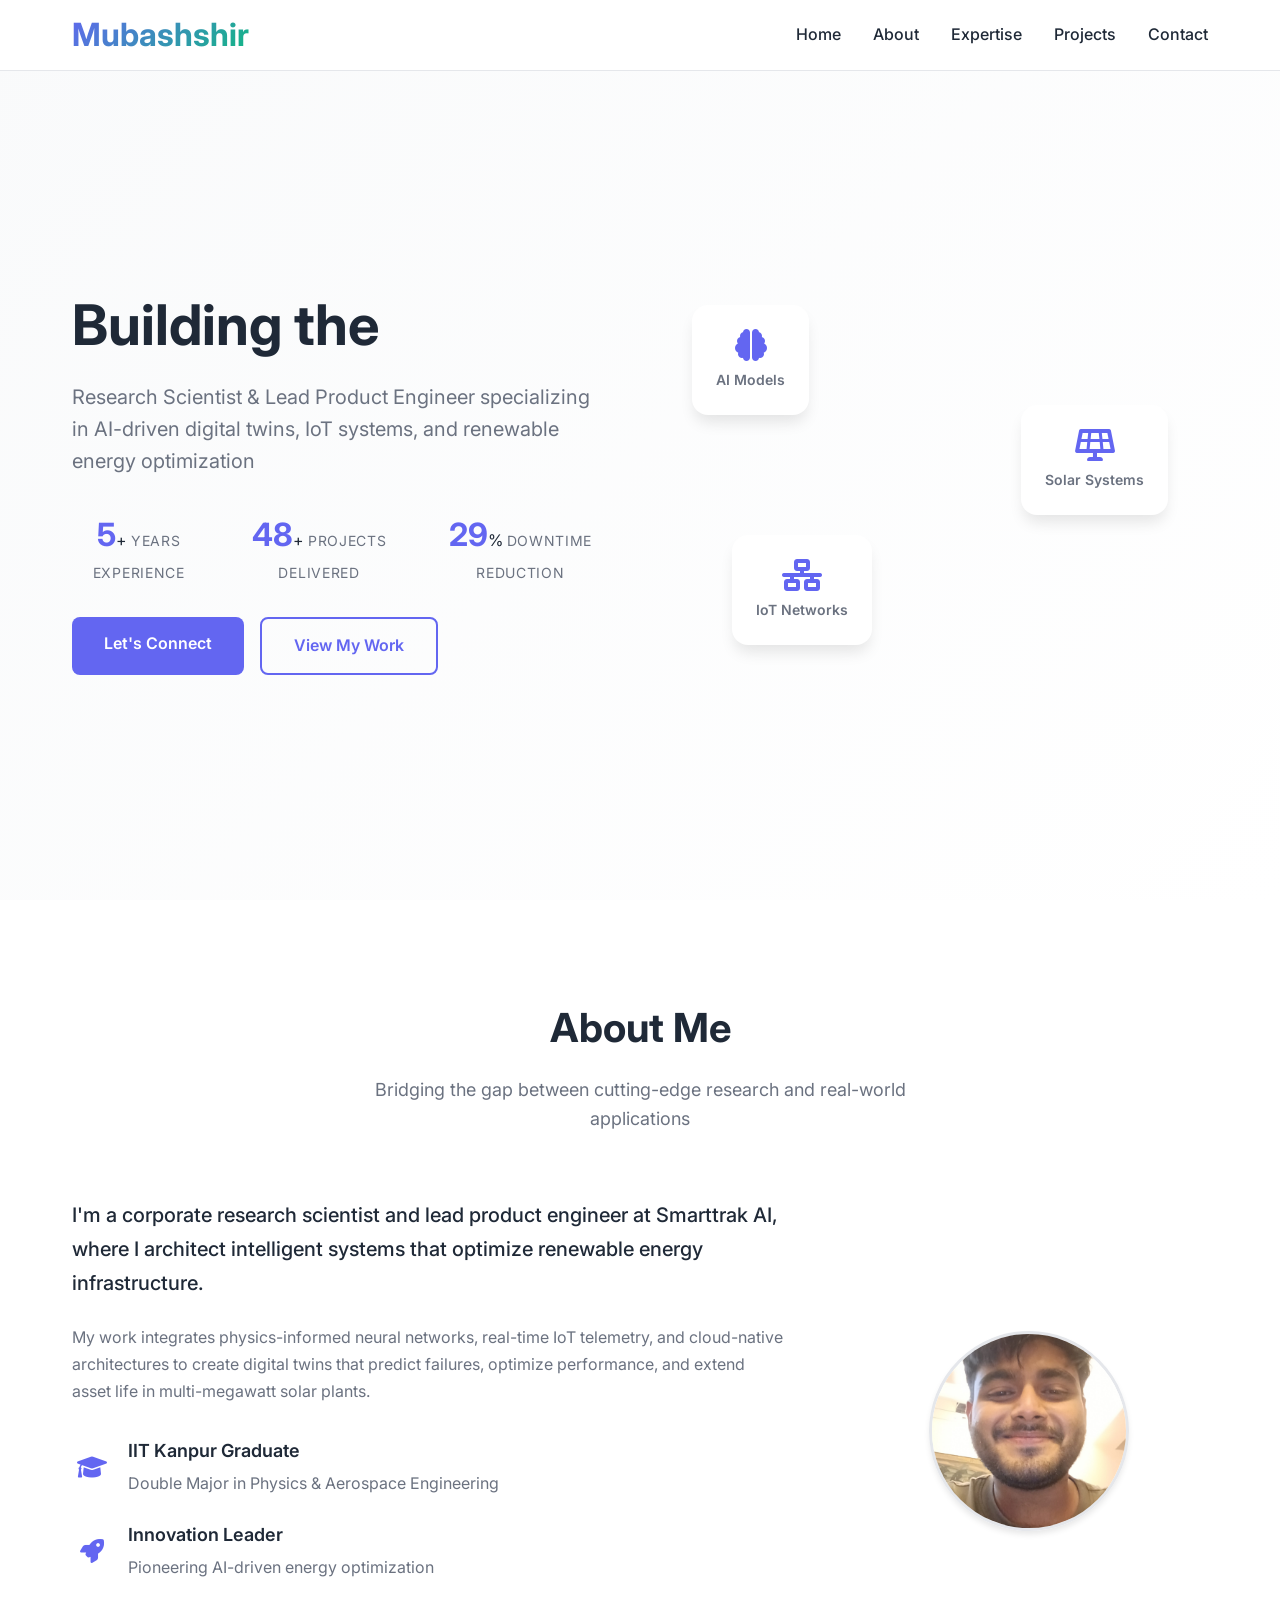
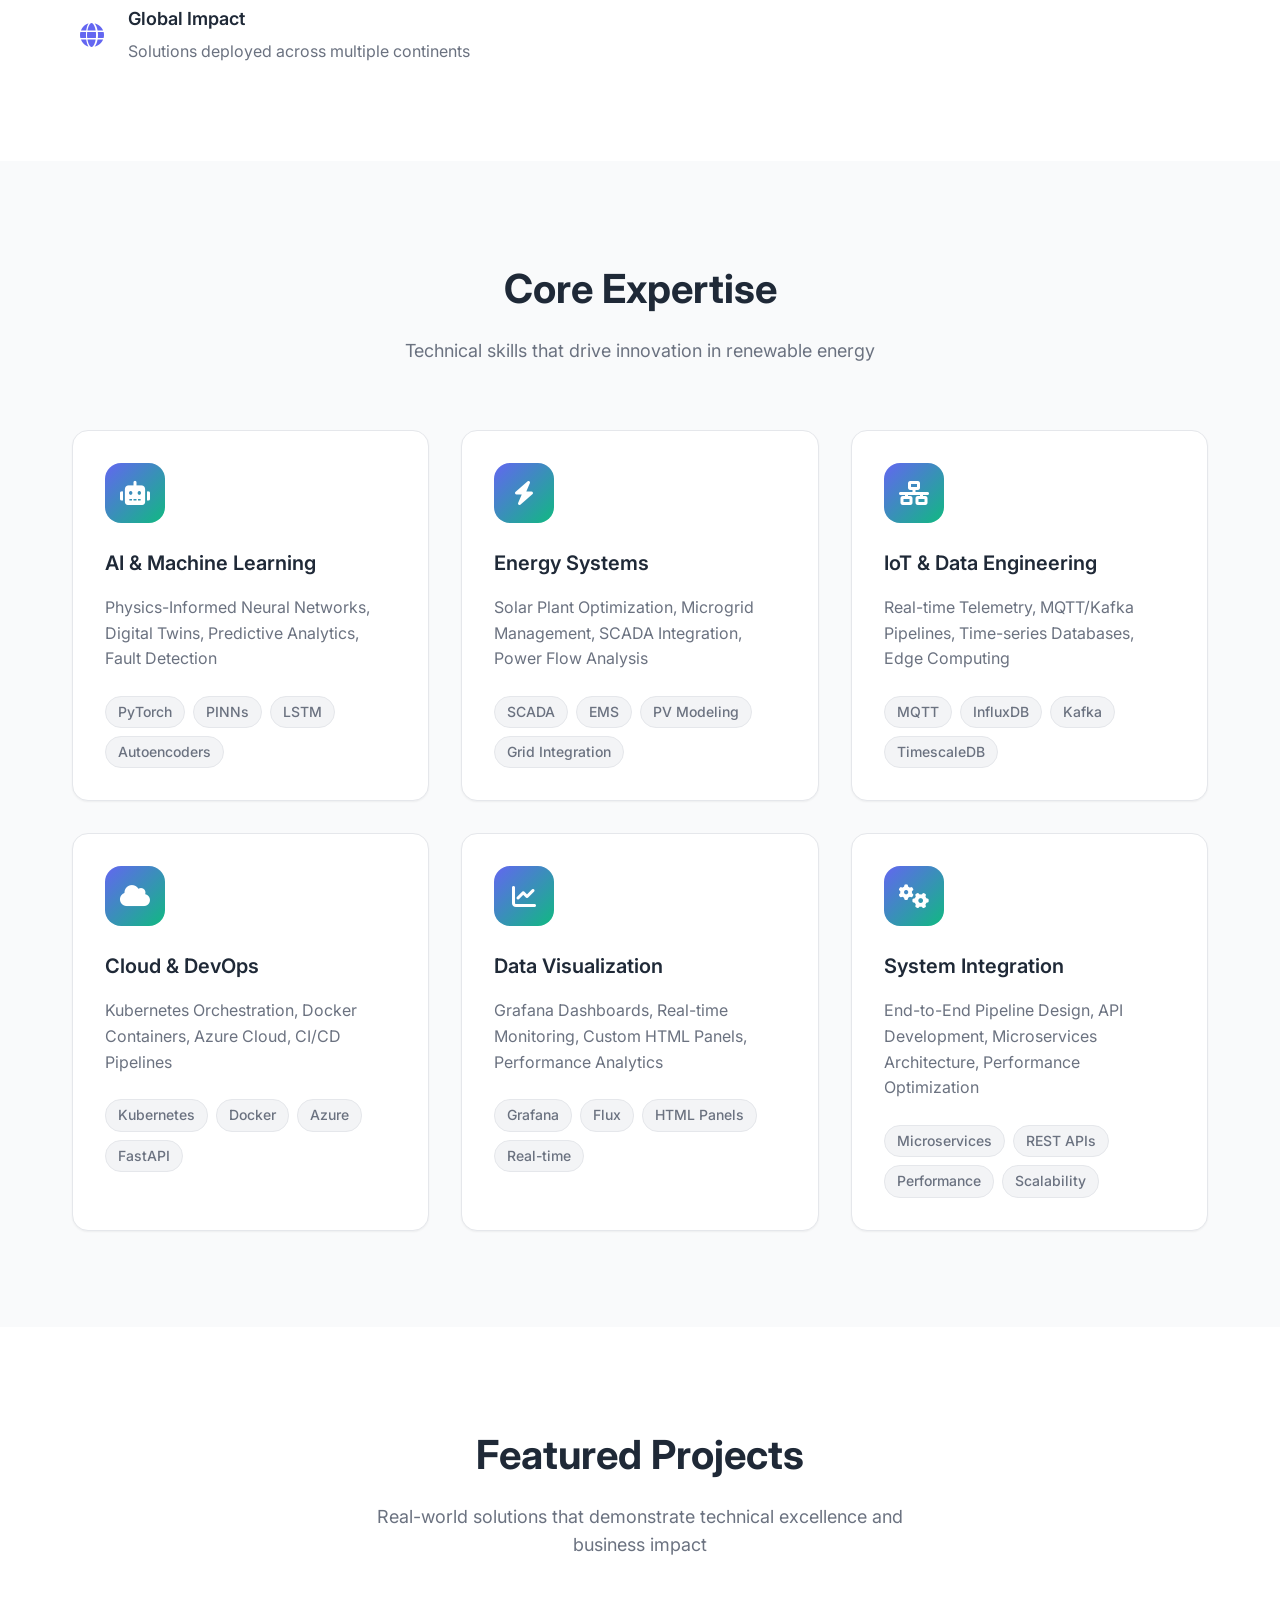
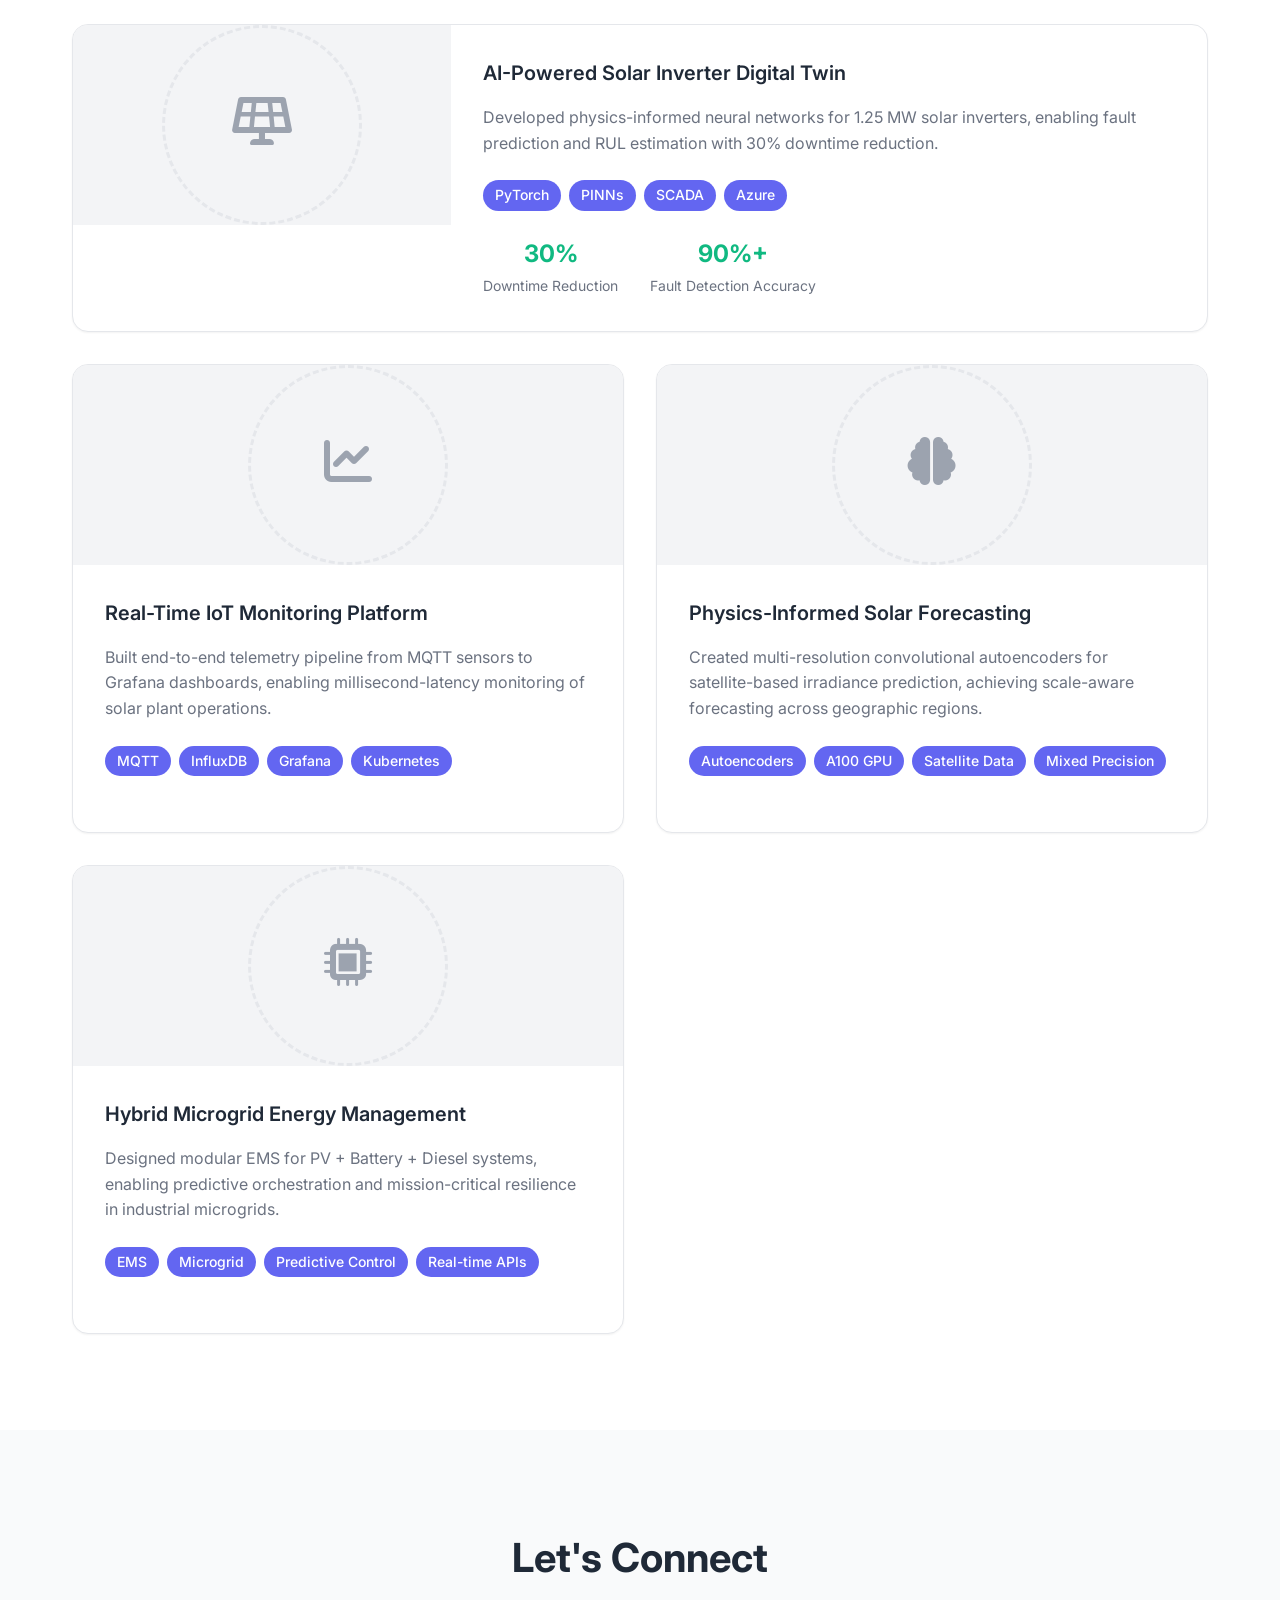
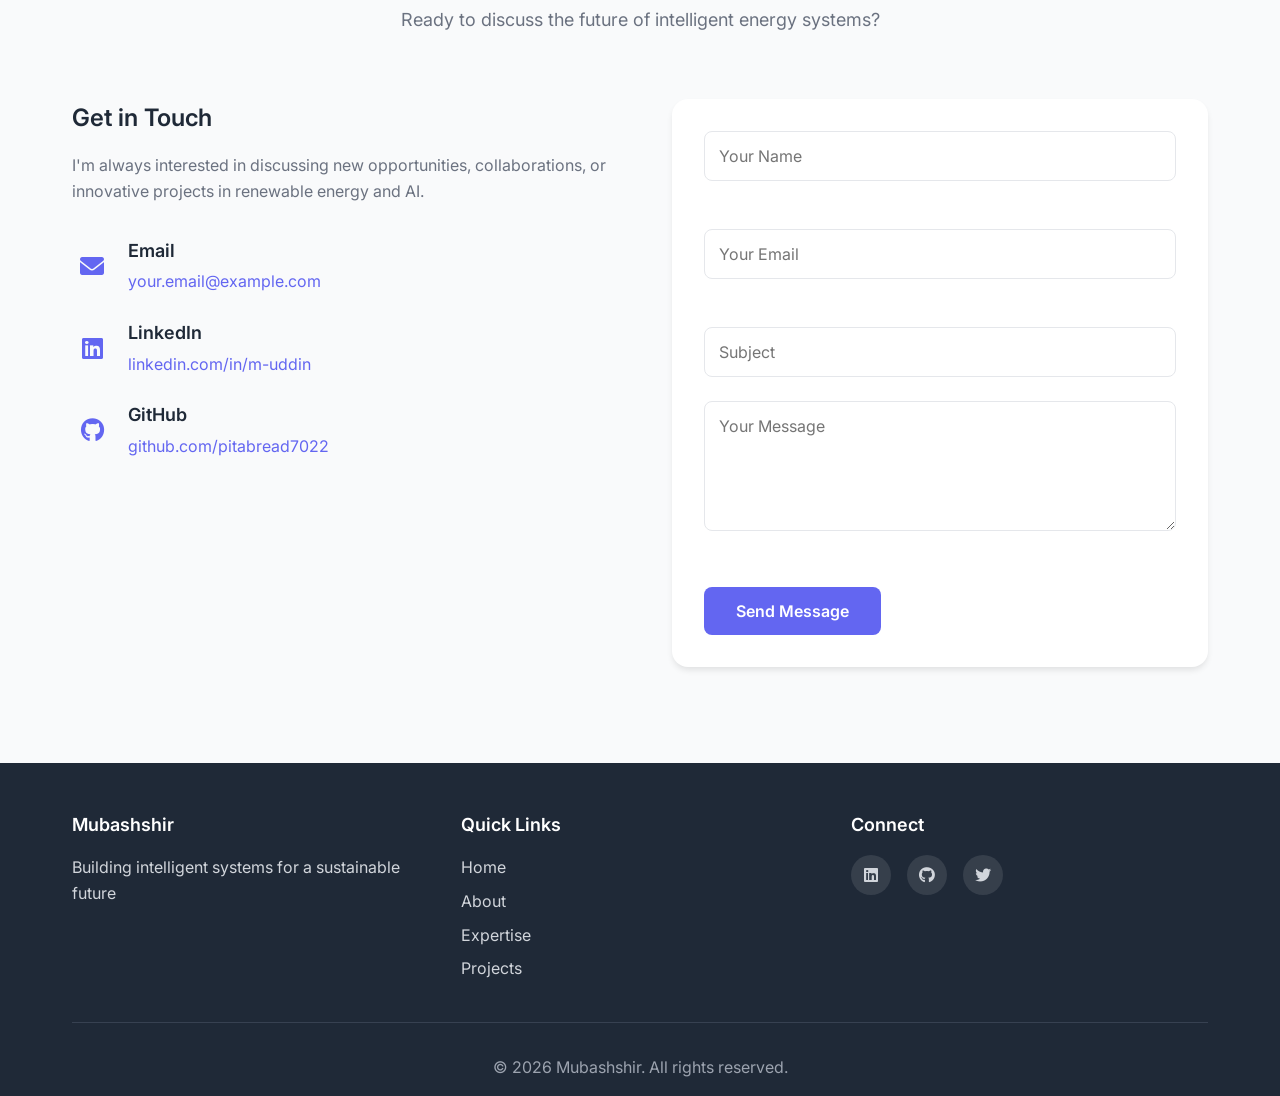
==== index.html @ 5be67ee0 "more complexity added with ghat gpt chat summary and cursor models 699" ====
<!DOCTYPE html>
<html lang="en">
<head>
    <meta charset="UTF-8">
    <meta name="viewport" content="width=device-width, initial-scale=1.0">
    <meta name="description" content="Mubashshir - Research Scientist & Lead Product Engineer specializing in AI-driven digital twins, IoT systems, and renewable energy optimization">
    <meta name="keywords" content="AI, Machine Learning, Digital Twins, Renewable Energy, IoT, Solar Power, Smarttrak AI, IIT Kanpur">
    <meta name="author" content="Mubashshir">
    
    <!-- Open Graph / Facebook -->
    <meta property="og:type" content="website">
    <meta property="og:url" content="https://pitabread7022.github.io/">
    <meta property="og:title" content="Mubashshir - AI & Renewable Energy Engineer">
    <meta property="og:description" content="Research Scientist & Lead Product Engineer specializing in AI-driven digital twins and renewable energy optimization">
    <meta property="og:image" content="https://pitabread7022.github.io/assets/og-image.jpg">

    <!-- Twitter -->
    <meta property="twitter:card" content="summary_large_image">
    <meta property="twitter:url" content="https://pitabread7022.github.io/">
    <meta property="twitter:title" content="Mubashshir - AI & Renewable Energy Engineer">
    <meta property="twitter:description" content="Research Scientist & Lead Product Engineer specializing in AI-driven digital twins and renewable energy optimization">
    <meta property="twitter:image" content="https://pitabread7022.github.io/assets/og-image.jpg">

    <title>Mubashshir - AI & Renewable Energy Engineer</title>
    
    <!-- Favicon -->
    <link rel="icon" type="image/x-icon" href="assets/favicon.ico">
    
    <!-- Inline CSS for basic styling -->
    <style>
        /* Basic reset and fallback styles */
        * {
            margin: 0;
            padding: 0;
            box-sizing: border-box;
        }
        
        body {
            font-family: 'Inter', -apple-system, BlinkMacSystemFont, 'Segoe UI', Roboto, sans-serif;
            line-height: 1.6;
            color: #1f2937;
            background-color: #ffffff;
            overflow-x: hidden;
        }
        
        .container {
            max-width: 1200px;
            margin: 0 auto;
            padding: 0 2rem;
        }
        
        /* Navigation */
        .navbar {
            position: fixed;
            top: 0;
            width: 100%;
            background: rgba(255, 255, 255, 0.95);
            backdrop-filter: blur(10px);
            border-bottom: 1px solid #e5e7eb;
            z-index: 1000;
            transition: all 0.3s ease;
        }
        
        .nav-container {
            max-width: 1200px;
            margin: 0 auto;
            padding: 0 2rem;
            display: flex;
            justify-content: space-between;
            align-items: center;
            height: 70px;
        }
        
        .nav-logo {
            display: flex;
            align-items: center;
        }
        
        .logo-text {
            font-size: 2rem;
            font-weight: 700;
            color: #6366f1;
            background: linear-gradient(135deg, #6366f1, #10b981);
            -webkit-background-clip: text;
            -webkit-text-fill-color: transparent;
            background-clip: text;
        }
        
        .nav-menu {
            display: flex;
            list-style: none;
            gap: 2rem;
        }
        
        .nav-link {
            text-decoration: none;
            color: #1f2937;
            font-weight: 500;
            transition: all 0.3s ease;
            position: relative;
        }
        
        .nav-link:hover {
            color: #6366f1;
        }
        
        .nav-link::after {
            content: '';
            position: absolute;
            bottom: -5px;
            left: 0;
            width: 0;
            height: 2px;
            background: #6366f1;
            transition: all 0.3s ease;
        }
        
        .nav-link:hover::after {
            width: 100%;
        }
        
        .hamburger {
            display: none;
            flex-direction: column;
            cursor: pointer;
            padding: 0.5rem;
        }
        
        .bar {
            width: 25px;
            height: 3px;
            background: #1f2937;
            margin: 3px 0;
            transition: all 0.3s ease;
        }
        
        /* Hero Section */
        .hero {
            min-height: 100vh;
            display: flex;
            align-items: center;
            background: linear-gradient(135deg, #f9fafb 0%, #ffffff 100%);
            padding-top: 70px;
            position: relative;
            overflow: hidden;
        }
        
        .hero-container {
            max-width: 1200px;
            margin: 0 auto;
            padding: 0 2rem;
            display: grid;
            grid-template-columns: 1fr 1fr;
            gap: 4rem;
            align-items: center;
        }
        
        .hero-title {
            font-size: 3.5rem;
            font-weight: 700;
            line-height: 1.1;
            margin-bottom: 1.5rem;
            color: #1f2937;
        }
        
        .highlight {
            background: linear-gradient(135deg, #6366f1, #10b981);
            -webkit-background-clip: text;
            -webkit-text-fill-color: transparent;
            background-clip: text;
        }
        
        .hero-subtitle {
            font-size: 1.25rem;
            color: #6b7280;
            margin-bottom: 2rem;
            line-height: 1.6;
        }
        
        .hero-stats {
            display: flex;
            gap: 2rem;
            margin-bottom: 2rem;
        }
        
        .stat-item {
            text-align: center;
        }
        
        .stat-number {
            display: inline-block;
            font-size: 2rem;
            font-weight: 700;
            color: #6366f1;
        }
        
        .stat-label {
            font-size: 0.875rem;
            color: #6b7280;
            text-transform: uppercase;
            letter-spacing: 0.05em;
        }
        
        .hero-cta {
            display: flex;
            gap: 1rem;
        }
        
        .btn {
            padding: 0.875rem 2rem;
            border-radius: 0.5rem;
            text-decoration: none;
            font-weight: 600;
            transition: all 0.3s ease;
            display: inline-block;
            border: none;
            cursor: pointer;
            font-size: 1rem;
            font-family: inherit;
        }
        
        .btn-primary {
            background: #6366f1;
            color: white;
        }
        
        .btn-primary:hover {
            background: #4f46e5;
            transform: translateY(-2px);
            box-shadow: 0 10px 15px -3px rgba(0, 0, 0, 0.1);
        }
        
        .btn-secondary {
            background: transparent;
            color: #6366f1;
            border: 2px solid #6366f1;
        }
        
        .btn-secondary:hover {
            background: #6366f1;
            color: white;
            transform: translateY(-2px);
        }
        
        /* Hero Visual */
        .hero-visual {
            position: relative;
            height: 400px;
        }
        
        .floating-card {
            position: absolute;
            background: white;
            padding: 1.5rem;
            border-radius: 1rem;
            box-shadow: 0 10px 15px -3px rgba(0, 0, 0, 0.1);
            display: flex;
            flex-direction: column;
            align-items: center;
            gap: 0.5rem;
            animation: float 6s ease-in-out infinite;
        }
        
        .floating-card i {
            font-size: 2rem;
            color: #6366f1;
        }
        
        .floating-card span {
            font-size: 0.875rem;
            font-weight: 600;
            color: #6b7280;
        }
        
        .card-1 {
            top: 20px;
            left: 20px;
            animation-delay: 0s;
        }
        
        .card-2 {
            top: 120px;
            right: 40px;
            animation-delay: 2s;
        }
        
        .card-3 {
            bottom: 40px;
            left: 60px;
            animation-delay: 4s;
        }
        
        @keyframes float {
            0%, 100% { transform: translateY(0px); }
            50% { transform: translateY(-20px); }
        }
        
        /* Responsive Design */
        @media (max-width: 768px) {
            .hamburger {
                display: flex;
            }
            
            .nav-menu {
                position: fixed;
                left: -100%;
                top: 70px;
                flex-direction: column;
                background-color: white;
                width: 100%;
                text-align: center;
                transition: 0.3s;
                box-shadow: 0 10px 15px -3px rgba(0, 0, 0, 0.1);
                padding: 2rem 0;
                height: calc(100vh - 70px);
                overflow-y: auto;
            }
            
            .nav-menu.active {
                left: 0;
            }
            
            .hero-container {
                grid-template-columns: 1fr;
                text-align: center;
                gap: 2rem;
            }
            
            .hero-title {
                font-size: 2.5rem;
            }
            
            .hero-stats {
                justify-content: center;
            }
            
            .hero-cta {
                flex-direction: column;
                align-items: center;
            }
            
            .btn {
                width: 100%;
                max-width: 300px;
                text-align: center;
            }
            
            .floating-card {
                position: relative;
                margin: 1rem 0;
                animation: none;
            }
            
            .hero-visual {
                height: auto;
                margin-top: 2rem;
            }
        }
        
        @media (max-width: 480px) {
            .hero-title {
                font-size: 2rem;
            }
            
            .hero-stats {
                flex-direction: column;
                gap: 1rem;
            }
        }
        
        /* Smooth Scrolling */
        html {
            scroll-behavior: smooth;
        }
    </style>
    
    <!-- Stylesheets -->
    <link rel="stylesheet" href="style.css">
    <link href="https://fonts.googleapis.com/css2?family=Inter:wght@300;400;500;600;700&display=swap" rel="stylesheet">
    <link rel="stylesheet" href="https://cdnjs.cloudflare.com/ajax/libs/font-awesome/6.0.0/css/all.min.css">
</head>
<body>
    <!-- Navigation -->
    <nav class="navbar">
        <div class="nav-container">
            <div class="nav-logo">
                <span class="logo-text">Mubashshir</span>
            </div>
            <ul class="nav-menu">
                <li><a href="#home" class="nav-link">Home</a></li>
                <li><a href="#about" class="nav-link">About</a></li>
                <li><a href="#expertise" class="nav-link">Expertise</a></li>
                <li><a href="#projects" class="nav-link">Projects</a></li>
                <li><a href="#contact" class="nav-link">Contact</a></li>
            </ul>
            <div class="hamburger" aria-label="Toggle navigation menu">
                <span class="bar"></span>
                <span class="bar"></span>
                <span class="bar"></span>
            </div>
        </div>
    </nav>

    <!-- Hero Section -->
    <section id="home" class="hero">
        <div class="hero-container">
            <div class="hero-content">
                <h1 class="hero-title">
                    Building the Future of
                    <span class="highlight">Intelligent Energy</span>
                </h1>
                <p class="hero-subtitle">
                    Research Scientist & Lead Product Engineer specializing in AI-driven digital twins, 
                    IoT systems, and renewable energy optimization
                </p>
                <div class="hero-stats">
                    <div class="stat-item">
                        <span class="stat-number" data-target="5">0</span><span>+</span>
                        <span class="stat-label">Years Experience</span>
                    </div>
                    <div class="stat-item">
                        <span class="stat-number" data-target="50">0</span><span>+</span>
                        <span class="stat-label">Projects Delivered</span>
                    </div>
                    <div class="stat-item">
                        <span class="stat-number" data-target="30">0</span><span>%</span>
                        <span class="stat-label">Downtime Reduction</span>
                    </div>
                </div>
                <div class="hero-cta">
                    <a href="#contact" class="btn btn-primary">Let's Connect</a>
                    <a href="#projects" class="btn btn-secondary">View My Work</a>
                </div>
            </div>
            <div class="hero-visual">
                <div class="floating-card card-1">
                    <i class="fas fa-brain"></i>
                    <span>AI Models</span>
                </div>
                <div class="floating-card card-2">
                    <i class="fas fa-solar-panel"></i>
                    <span>Solar Systems</span>
                </div>
                <div class="floating-card card-3">
                    <i class="fas fa-network-wired"></i>
                    <span>IoT Networks</span>
                </div>
            </div>
        </div>
    </section>

    <!-- About Section -->
    <section id="about" class="about">
        <div class="container">
            <div class="section-header">
                <h2>About Me</h2>
                <p>Bridging the gap between cutting-edge research and real-world applications</p>
            </div>
            <div class="about-content">
                <div class="about-text">
                    <p class="lead">
                        I'm a corporate research scientist and lead product engineer at Smarttrak AI, 
                        where I architect intelligent systems that optimize renewable energy infrastructure.
                    </p>
                    <p>
                        My work integrates physics-informed neural networks, real-time IoT telemetry, 
                        and cloud-native architectures to create digital twins that predict failures, 
                        optimize performance, and extend asset life in multi-megawatt solar plants.
                    </p>
                    <div class="about-highlights">
                        <div class="highlight-item">
                            <i class="fas fa-graduation-cap"></i>
                            <div>
                                <h4>IIT Kanpur Graduate</h4>
                                <p>Double Major in Physics & Aerospace Engineering</p>
                            </div>
                        </div>
                        <div class="highlight-item">
                            <i class="fas fa-rocket"></i>
                            <div>
                                <h4>Innovation Leader</h4>
                                <p>Pioneering AI-driven energy optimization</p>
                            </div>
                        </div>
                        <div class="highlight-item">
                            <i class="fas fa-globe"></i>
                            <div>
                                <h4>Global Impact</h4>
                                <p>Solutions deployed across multiple continents</p>
                            </div>
                        </div>
                    </div>
                </div>
                <div class="about-image">
                    <img src="assets/profile.jpg" alt="Mubashshir - Professional portrait" class="profile-photo" loading="lazy" onerror="this.outerHTML='\x3cdiv class=\'image-placeholder\'\x3e\x3ci class=\'fas fa-user-tie\'\x3e\x3c/i\x3e\x3cp\x3eProfessional Photo\x3c/p\x3e\x3c/div\x3e'">
                </div>
            </div>
        </div>
    </section>

    <!-- Expertise Section -->
    <section id="expertise" class="expertise">
        <div class="container">
            <div class="section-header">
                <h2>Core Expertise</h2>
                <p>Technical skills that drive innovation in renewable energy</p>
            </div>
            <div class="expertise-grid">
                <div class="expertise-card">
                    <div class="card-icon">
                        <i class="fas fa-robot"></i>
                    </div>
                    <h3>AI & Machine Learning</h3>
                    <p>Physics-Informed Neural Networks, Digital Twins, Predictive Analytics, Fault Detection</p>
                    <div class="skill-tags">
                        <span class="tag">PyTorch</span>
                        <span class="tag">PINNs</span>
                        <span class="tag">LSTM</span>
                        <span class="tag">Autoencoders</span>
                    </div>
                </div>
                <div class="expertise-card">
                    <div class="card-icon">
                        <i class="fas fa-bolt"></i>
                    </div>
                    <h3>Energy Systems</h3>
                    <p>Solar Plant Optimization, Microgrid Management, SCADA Integration, Power Flow Analysis</p>
                    <div class="skill-tags">
                        <span class="tag">SCADA</span>
                        <span class="tag">EMS</span>
                        <span class="tag">PV Modeling</span>
                        <span class="tag">Grid Integration</span>
                    </div>
                </div>
                <div class="expertise-card">
                    <div class="card-icon">
                        <i class="fas fa-network-wired"></i>
                    </div>
                    <h3>IoT & Data Engineering</h3>
                    <p>Real-time Telemetry, MQTT/Kafka Pipelines, Time-series Databases, Edge Computing</p>
                    <div class="skill-tags">
                        <span class="tag">MQTT</span>
                        <span class="tag">InfluxDB</span>
                        <span class="tag">Kafka</span>
                        <span class="tag">TimescaleDB</span>
                    </div>
                </div>
                <div class="expertise-card">
                    <div class="card-icon">
                        <i class="fas fa-cloud"></i>
                    </div>
                    <h3>Cloud & DevOps</h3>
                    <p>Kubernetes Orchestration, Docker Containers, Azure Cloud, CI/CD Pipelines</p>
                    <div class="skill-tags">
                        <span class="tag">Kubernetes</span>
                        <span class="tag">Docker</span>
                        <span class="tag">Azure</span>
                        <span class="tag">FastAPI</span>
                    </div>
                </div>
                <div class="expertise-card">
                    <div class="card-icon">
                        <i class="fas fa-chart-line"></i>
                    </div>
                    <h3>Data Visualization</h3>
                    <p>Grafana Dashboards, Real-time Monitoring, Custom HTML Panels, Performance Analytics</p>
                    <div class="skill-tags">
                        <span class="tag">Grafana</span>
                        <span class="tag">Flux</span>
                        <span class="tag">HTML Panels</span>
                        <span class="tag">Real-time</span>
                    </div>
                </div>
                <div class="expertise-card">
                    <div class="card-icon">
                        <i class="fas fa-cogs"></i>
                    </div>
                    <h3>System Integration</h3>
                    <p>End-to-End Pipeline Design, API Development, Microservices Architecture, Performance Optimization</p>
                    <div class="skill-tags">
                        <span class="tag">Microservices</span>
                        <span class="tag">REST APIs</span>
                        <span class="tag">Performance</span>
                        <span class="tag">Scalability</span>
                    </div>
                </div>
            </div>
        </div>
    </section>

    <!-- Projects Section -->
    <section id="projects" class="projects">
        <div class="container">
            <div class="section-header">
                <h2>Featured Projects</h2>
                <p>Real-world solutions that demonstrate technical excellence and business impact</p>
            </div>
            <div class="projects-grid">
                <div class="project-card featured">
                    <div class="project-image">
                        <div class="image-placeholder">
                            <i class="fas fa-solar-panel"></i>
                        </div>
                    </div>
                    <div class="project-content">
                        <h3>AI-Powered Solar Inverter Digital Twin</h3>
                        <p>Developed physics-informed neural networks for 1.25 MW solar inverters, enabling fault prediction and RUL estimation with 30% downtime reduction.</p>
                        <div class="project-tech">
                            <span class="tech-tag">PyTorch</span>
                            <span class="tech-tag">PINNs</span>
                            <span class="tech-tag">SCADA</span>
                            <span class="tech-tag">Azure</span>
                        </div>
                        <div class="project-impact">
                            <div class="impact-item">
                                <span class="impact-number">30%</span>
                                <span class="impact-label">Downtime Reduction</span>
                            </div>
                            <div class="impact-item">
                                <span class="impact-number">90%+</span>
                                <span class="impact-label">Fault Detection Accuracy</span>
                            </div>
                        </div>
                    </div>
                </div>
                <div class="project-card">
                    <div class="project-image">
                        <div class="image-placeholder">
                            <i class="fas fa-chart-line"></i>
                        </div>
                    </div>
                    <div class="project-content">
                        <h3>Real-Time IoT Monitoring Platform</h3>
                        <p>Built end-to-end telemetry pipeline from MQTT sensors to Grafana dashboards, enabling millisecond-latency monitoring of solar plant operations.</p>
                        <div class="project-tech">
                            <span class="tech-tag">MQTT</span>
                            <span class="tech-tag">InfluxDB</span>
                            <span class="tech-tag">Grafana</span>
                            <span class="tech-tag">Kubernetes</span>
                        </div>
                    </div>
                </div>
                <div class="project-card">
                    <div class="project-image">
                        <div class="image-placeholder">
                            <i class="fas fa-brain"></i>
                        </div>
                    </div>
                    <div class="project-content">
                        <h3>Physics-Informed Solar Forecasting</h3>
                        <p>Created multi-resolution convolutional autoencoders for satellite-based irradiance prediction, achieving scale-aware forecasting across geographic regions.</p>
                        <div class="project-tech">
                            <span class="tech-tag">Autoencoders</span>
                            <span class="tech-tag">A100 GPU</span>
                            <span class="tech-tag">Satellite Data</span>
                            <span class="tech-tag">Mixed Precision</span>
                        </div>
                    </div>
                </div>
                <div class="project-card">
                    <div class="project-image">
                        <div class="image-placeholder">
                            <i class="fas fa-microchip"></i>
                        </div>
                    </div>
                    <div class="project-content">
                        <h3>Hybrid Microgrid Energy Management</h3>
                        <p>Designed modular EMS for PV + Battery + Diesel systems, enabling predictive orchestration and mission-critical resilience in industrial microgrids.</p>
                        <div class="project-tech">
                            <span class="tech-tag">EMS</span>
                            <span class="tech-tag">Microgrid</span>
                            <span class="tech-tag">Predictive Control</span>
                            <span class="tech-tag">Real-time APIs</span>
                        </div>
                    </div>
                </div>
            </div>
        </div>
    </section>

    <!-- Contact Section -->
    <section id="contact" class="contact">
        <div class="container">
            <div class="section-header">
                <h2>Let's Connect</h2>
                <p>Ready to discuss the future of intelligent energy systems?</p>
            </div>
            <div class="contact-content">
                <div class="contact-info">
                    <h3>Get in Touch</h3>
                    <p>I'm always interested in discussing new opportunities, collaborations, or innovative projects in renewable energy and AI.</p>
                    <div class="contact-methods">
                        <div class="contact-method">
                            <i class="fas fa-envelope"></i>
                            <div>
                                <h4>Email</h4>
                                <a href="mailto:your.email@example.com">your.email@example.com</a>
                            </div>
                        </div>
                        <div class="contact-method">
                            <i class="fab fa-linkedin"></i>
                            <div>
                                <h4>LinkedIn</h4>
                                <a href="https://linkedin.com/in/m-uddin" target="_blank" rel="noopener noreferrer">linkedin.com/in/m-uddin</a>
                            </div>
                        </div>
                        <div class="contact-method">
                            <i class="fab fa-github"></i>
                            <div>
                                <h4>GitHub</h4>
                                <a href="https://github.com/pitabread7022" target="_blank" rel="noopener noreferrer">github.com/pitabread7022</a>
                            </div>
                        </div>
                    </div>
                </div>
                <div class="contact-form">
                    <form id="contactForm" novalidate>
                        <div class="form-group">
                            <input type="text" id="name" name="name" placeholder="Your Name" required>
                            <div class="error-message" id="nameError"></div>
                        </div>
                        <div class="form-group">
                            <input type="email" id="email" name="email" placeholder="Your Email" required>
                            <div class="error-message" id="emailError"></div>
                        </div>
                        <div class="form-group">
                            <input type="text" id="subject" name="subject" placeholder="Subject">
                        </div>
                        <div class="form-group">
                            <textarea id="message" name="message" placeholder="Your Message" rows="5" required></textarea>
                            <div class="error-message" id="messageError"></div>
                        </div>
                        <button type="submit" class="btn btn-primary" id="submitBtn">Send Message</button>
                    </form>
                </div>
            </div>
        </div>
    </section>

    <!-- Footer -->
    <footer class="footer">
        <div class="container">
            <div class="footer-content">
                <div class="footer-section">
                    <h4>Mubashshir</h4>
                    <p>Building intelligent systems for a sustainable future</p>
                </div>
                <div class="footer-section">
                    <h4>Quick Links</h4>
                    <ul>
                        <li><a href="#home">Home</a></li>
                        <li><a href="#about">About</a></li>
                        <li><a href="#expertise">Expertise</a></li>
                        <li><a href="#projects">Projects</a></li>
                    </ul>
                </div>
                <div class="footer-section">
                    <h4>Connect</h4>
                    <div class="social-links">
                        <a href="https://linkedin.com/in/m-uddin" target="_blank" rel="noopener noreferrer" aria-label="LinkedIn">
                            <i class="fab fa-linkedin"></i>
                        </a>
                        <a href="https://github.com/pitabread7022" target="_blank" rel="noopener noreferrer" aria-label="GitHub">
                            <i class="fab fa-github"></i>
                        </a>
                        <a href="https://x.com/u_mubashshir" target="_blank" rel="noopener noreferrer" aria-label="Twitter">
                            <i class="fab fa-twitter"></i>
                        </a>
                    </div>
                </div>
            </div>
            <div class="footer-bottom">
                <p>&copy; <span id="currentYear">2025</span> Mubashshir. All rights reserved.</p>
            </div>
        </div>
    </footer>

    <!-- Scripts -->
    <script src="script.js"></script>
    
    <!-- Inline JavaScript for basic functionality -->
    <script>
        // Basic mobile navigation functionality
        document.addEventListener('DOMContentLoaded', function() {
            const hamburger = document.querySelector('.hamburger');
            const navMenu = document.querySelector('.nav-menu');
            
            if (hamburger && navMenu) {
                hamburger.addEventListener('click', () => {
                    hamburger.classList.toggle('active');
                    navMenu.classList.toggle('active');
                });
                
                // Close mobile menu when clicking on a link
                document.querySelectorAll('.nav-link').forEach(link => {
                    link.addEventListener('click', () => {
                        hamburger.classList.remove('active');
                        navMenu.classList.remove('active');
                    });
                });
            }
            
            // Smooth scrolling for navigation links
            document.querySelectorAll('a[href^="#"]').forEach(anchor => {
                anchor.addEventListener('click', function (e) {
                    e.preventDefault();
                    const target = document.querySelector(this.getAttribute('href'));
                    if (target) {
                        const offsetTop = target.offsetTop - 70;
                        window.scrollTo({
                            top: offsetTop,
                            behavior: 'smooth'
                        });
                    }
                });
            });
            
            // Set current year in footer
            const currentYearElement = document.getElementById('currentYear');
            if (currentYearElement) {
                currentYearElement.textContent = new Date().getFullYear();
            }
            
            console.log('Portfolio website loaded successfully! 🚀');
        });
    </script>
    
    <!-- Structured Data for SEO -->
    <script type="application/ld+json">
    {
        "@context": "https://schema.org",
        "@type": "Person",
        "name": "Mubashshir",
        "jobTitle": "Research Scientist & Lead Product Engineer",
        "worksFor": {
            "@type": "Organization",
            "name": "Smarttrak AI"
        },
        "alumniOf": {
            "@type": "Organization",
            "name": "IIT Kanpur"
        },
        "knowsAbout": [
            "Artificial Intelligence",
            "Machine Learning",
            "Digital Twins",
            "Renewable Energy",
            "IoT Systems",
            "Solar Power",
            "Physics-Informed Neural Networks"
        ],
        "url": "https://pitabread7022.github.io",
        "sameAs": [
            "https://linkedin.com/in/m-uddin",
            "https://github.com/pitabread7022",
            "https://x.com/u_mubashshir"
        ]
    }
    </script>
</body>
</html>
---- style.css ----
/* Reset and Base Styles */
* {
    margin: 0;
    padding: 0;
    box-sizing: border-box;
}

:root {
    --primary-color: #6366f1;
    --primary-light: #818cf8;
    --primary-dark: #4f46e5;
    --secondary-color: #10b981;
    --secondary-light: #34d399;
    --accent-color: #f59e0b;
    --text-primary: #1f2937;
    --text-secondary: #6b7280;
    --text-light: #9ca3af;
    --bg-primary: #ffffff;
    --bg-secondary: #f9fafb;
    --bg-tertiary: #f3f4f6;
    --border-color: #e5e7eb;
    --error-color: #ef4444;
    --success-color: #10b981;
    --shadow-sm: 0 1px 2px 0 rgba(0, 0, 0, 0.05);
    --shadow-md: 0 4px 6px -1px rgba(0, 0, 0, 0.1);
    --shadow-lg: 0 10px 15px -3px rgba(0, 0, 0, 0.1);
    --shadow-xl: 0 20px 25px -5px rgba(0, 0, 0, 0.1);
    --transition: all 0.3s cubic-bezier(0.4, 0, 0.2, 1);
}

body {
    font-family: 'Inter', -apple-system, BlinkMacSystemFont, 'Segoe UI', Roboto, sans-serif;
    line-height: 1.6;
    color: var(--text-primary);
    background-color: var(--bg-primary);
    overflow-x: hidden;
}

.container {
    max-width: 1200px;
    margin: 0 auto;
    padding: 0 2rem;
}

/* Navigation */
.navbar {
    position: fixed;
    top: 0;
    width: 100%;
    background: rgba(255, 255, 255, 0.95);
    backdrop-filter: blur(10px);
    border-bottom: 1px solid var(--border-color);
    z-index: 1000;
    transition: var(--transition);
}

.nav-container {
    max-width: 1200px;
    margin: 0 auto;
    padding: 0 2rem;
    display: flex;
    justify-content: space-between;
    align-items: center;
    height: 70px;
}

.nav-logo {
    display: flex;
    align-items: center;
}

.logo-text {
    font-size: 2rem;
    font-weight: 700;
    color: var(--primary-color);
    background: linear-gradient(135deg, var(--primary-color), var(--secondary-color));
    -webkit-background-clip: text;
    -webkit-text-fill-color: transparent;
    background-clip: text;
}

.nav-menu {
    display: flex;
    list-style: none;
    gap: 2rem;
}

.nav-link {
    text-decoration: none;
    color: var(--text-primary);
    font-weight: 500;
    transition: var(--transition);
    position: relative;
}

.nav-link:hover {
    color: var(--primary-color);
}

.nav-link::after {
    content: '';
    position: absolute;
    bottom: -5px;
    left: 0;
    width: 0;
    height: 2px;
    background: var(--primary-color);
    transition: var(--transition);
}

.nav-link:hover::after {
    width: 100%;
}

.hamburger {
    display: none;
    flex-direction: column;
    cursor: pointer;
    padding: 0.5rem;
}

.bar {
    width: 25px;
    height: 3px;
    background: var(--text-primary);
    margin: 3px 0;
    transition: var(--transition);
}

/* Hero Section */
.hero {
    min-height: 100vh;
    display: flex;
    align-items: center;
    background: linear-gradient(135deg, var(--bg-secondary) 0%, var(--bg-primary) 100%);
    padding-top: 70px;
    position: relative;
    overflow: hidden;
}

.hero-container {
    max-width: 1200px;
    margin: 0 auto;
    padding: 0 2rem;
    display: grid;
    grid-template-columns: 1fr 1fr;
    gap: 4rem;
    align-items: center;
}

.hero-title {
    font-size: 3.5rem;
    font-weight: 700;
    line-height: 1.1;
    margin-bottom: 1.5rem;
    color: var(--text-primary);
}

.highlight {
    background: linear-gradient(135deg, var(--primary-color), var(--secondary-color));
    -webkit-background-clip: text;
    -webkit-text-fill-color: transparent;
    background-clip: text;
}

.hero-subtitle {
    font-size: 1.25rem;
    color: var(--text-secondary);
    margin-bottom: 2rem;
    line-height: 1.6;
}

.hero-stats {
    display: flex;
    gap: 2rem;
    margin-bottom: 2rem;
}

.stat-item {
    text-align: center;
}

.stat-number {
    display: inline-block;
    font-size: 2rem;
    font-weight: 700;
    color: var(--primary-color);
}

.stat-label {
    font-size: 0.875rem;
    color: var(--text-secondary);
    text-transform: uppercase;
    letter-spacing: 0.05em;
}

.hero-cta {
    display: flex;
    gap: 1rem;
}

.btn {
    padding: 0.875rem 2rem;
    border-radius: 0.5rem;
    text-decoration: none;
    font-weight: 600;
    transition: var(--transition);
    display: inline-block;
    border: none;
    cursor: pointer;
    font-size: 1rem;
    font-family: inherit;
}

.btn-primary {
    background: var(--primary-color);
    color: white;
}

.btn-primary:hover {
    background: var(--primary-dark);
    transform: translateY(-2px);
    box-shadow: var(--shadow-lg);
}

.btn-secondary {
    background: transparent;
    color: var(--primary-color);
    border: 2px solid var(--primary-color);
}

.btn-secondary:hover {
    background: var(--primary-color);
    color: white;
    transform: translateY(-2px);
}

.btn:disabled {
    opacity: 0.6;
    cursor: not-allowed;
    transform: none;
}

/* Hero Visual */
.hero-visual {
    position: relative;
    height: 400px;
}

.floating-card {
    position: absolute;
    background: white;
    padding: 1.5rem;
    border-radius: 1rem;
    box-shadow: var(--shadow-lg);
    display: flex;
    flex-direction: column;
    align-items: center;
    gap: 0.5rem;
    animation: float 6s ease-in-out infinite;
}

.floating-card i {
    font-size: 2rem;
    color: var(--primary-color);
}

.floating-card span {
    font-size: 0.875rem;
    font-weight: 600;
    color: var(--text-secondary);
}

.card-1 {
    top: 20px;
    left: 20px;
    animation-delay: 0s;
}

.card-2 {
    top: 120px;
    right: 40px;
    animation-delay: 2s;
}

.card-3 {
    bottom: 40px;
    left: 60px;
    animation-delay: 4s;
}

@keyframes float {
    0%, 100% { transform: translateY(0px); }
    50% { transform: translateY(-20px); }
}

/* Section Headers */
.section-header {
    text-align: center;
    margin-bottom: 4rem;
}

.section-header h2 {
    font-size: 2.5rem;
    font-weight: 700;
    color: var(--text-primary);
    margin-bottom: 1rem;
}

.section-header p {
    font-size: 1.125rem;
    color: var(--text-secondary);
    max-width: 600px;
    margin: 0 auto;
}

/* About Section */
.about {
    padding: 6rem 0;
    background: var(--bg-primary);
}

.about-content {
    display: grid;
    grid-template-columns: 2fr 1fr;
    gap: 4rem;
    align-items: center;
}

.about-text .lead {
    font-size: 1.25rem;
    color: var(--text-primary);
    margin-bottom: 1.5rem;
    font-weight: 500;
}

.about-text p {
    color: var(--text-secondary);
    margin-bottom: 2rem;
    line-height: 1.7;
}

.about-highlights {
    display: flex;
    flex-direction: column;
    gap: 1.5rem;
}

.highlight-item {
    display: flex;
    align-items: center;
    gap: 1rem;
}

.highlight-item i {
    font-size: 1.5rem;
    color: var(--primary-color);
    width: 40px;
    text-align: center;
}

.highlight-item h4 {
    font-size: 1.125rem;
    font-weight: 600;
    color: var(--text-primary);
    margin-bottom: 0.25rem;
}

.highlight-item p {
    color: var(--text-secondary);
    margin: 0;
}

.about-image {
    display: flex;
    justify-content: center;
}

.about-image img.profile-photo {
	width: 200px;
	height: 200px;
	border-radius: 50%;
	object-fit: cover;
	box-shadow: var(--shadow-md);
	border: 3px solid var(--border-color);
}

.image-placeholder {
    width: 200px;
    height: 200px;
    background: var(--bg-tertiary);
    border-radius: 50%;
    display: flex;
    flex-direction: column;
    align-items: center;
    justify-content: center;
    color: var(--text-light);
    border: 3px dashed var(--border-color);
}

.image-placeholder i {
    font-size: 3rem;
    margin-bottom: 0.5rem;
}

/* Expertise Section */
.expertise {
    padding: 6rem 0;
    background: var(--bg-secondary);
}

.expertise-grid {
    display: grid;
    grid-template-columns: repeat(auto-fit, minmax(350px, 1fr));
    gap: 2rem;
}

.expertise-card {
    background: white;
    padding: 2rem;
    border-radius: 1rem;
    box-shadow: var(--shadow-sm);
    transition: var(--transition);
    border: 1px solid var(--border-color);
}

.expertise-card:hover {
    transform: translateY(-5px);
    box-shadow: var(--shadow-xl);
    border-color: var(--primary-light);
}

.card-icon {
    width: 60px;
    height: 60px;
    background: linear-gradient(135deg, var(--primary-color), var(--secondary-color));
    border-radius: 1rem;
    display: flex;
    align-items: center;
    justify-content: center;
    margin-bottom: 1.5rem;
}

.card-icon i {
    font-size: 1.5rem;
    color: white;
}

.expertise-card h3 {
    font-size: 1.25rem;
    font-weight: 600;
    color: var(--text-primary);
    margin-bottom: 1rem;
}

.expertise-card p {
    color: var(--text-secondary);
    margin-bottom: 1.5rem;
    line-height: 1.6;
}

.skill-tags {
    display: flex;
    flex-wrap: wrap;
    gap: 0.5rem;
}

.tag {
    background: var(--bg-tertiary);
    color: var(--text-secondary);
    padding: 0.25rem 0.75rem;
    border-radius: 1rem;
    font-size: 0.875rem;
    font-weight: 500;
    border: 1px solid var(--border-color);
}

/* Projects Section */
.projects {
    padding: 6rem 0;
    background: var(--bg-primary);
}

.projects-grid {
    display: grid;
    grid-template-columns: repeat(auto-fit, minmax(400px, 1fr));
    gap: 2rem;
}

.project-card {
    background: white;
    border-radius: 1rem;
    overflow: hidden;
    box-shadow: var(--shadow-sm);
    transition: var(--transition);
    border: 1px solid var(--border-color);
}

.project-card:hover {
    transform: translateY(-5px);
    box-shadow: var(--shadow-xl);
}

.project-card.featured {
    grid-column: 1 / -1;
    display: grid;
    grid-template-columns: 1fr 2fr;
}

.project-image {
    height: 200px;
    background: var(--bg-tertiary);
    display: flex;
    align-items: center;
    justify-content: center;
    color: var(--text-light);
}

.project-image i {
    font-size: 3rem;
}

.project-content {
    padding: 2rem;
}

.project-content h3 {
    font-size: 1.25rem;
    font-weight: 600;
    color: var(--text-primary);
    margin-bottom: 1rem;
}

.project-content p {
    color: var(--text-secondary);
    margin-bottom: 1.5rem;
    line-height: 1.6;
}

.project-tech {
    display: flex;
    flex-wrap: wrap;
    gap: 0.5rem;
    margin-bottom: 1.5rem;
}

.tech-tag {
    background: var(--primary-color);
    color: white;
    padding: 0.25rem 0.75rem;
    border-radius: 1rem;
    font-size: 0.875rem;
    font-weight: 500;
}

.project-impact {
    display: flex;
    gap: 2rem;
}

.impact-item {
    text-align: center;
}

.impact-number {
    display: block;
    font-size: 1.5rem;
    font-weight: 700;
    color: var(--secondary-color);
}

.impact-label {
    font-size: 0.875rem;
    color: var(--text-secondary);
}

/* Contact Section */
.contact {
    padding: 6rem 0;
    background: var(--bg-secondary);
}

.contact-content {
    display: grid;
    grid-template-columns: 1fr 1fr;
    gap: 4rem;
}

.contact-info h3 {
    font-size: 1.5rem;
    font-weight: 600;
    color: var(--text-primary);
    margin-bottom: 1rem;
}

.contact-info p {
    color: var(--text-secondary);
    margin-bottom: 2rem;
    line-height: 1.6;
}

.contact-methods {
    display: flex;
    flex-direction: column;
    gap: 1.5rem;
}

.contact-method {
    display: flex;
    align-items: center;
    gap: 1rem;
}

.contact-method i {
    font-size: 1.5rem;
    color: var(--primary-color);
    width: 40px;
    text-align: center;
}

.contact-method h4 {
    font-size: 1.125rem;
    font-weight: 600;
    color: var(--text-primary);
    margin-bottom: 0.25rem;
}

.contact-method a {
    color: var(--primary-color);
    text-decoration: none;
    transition: var(--transition);
}

.contact-method a:hover {
    color: var(--primary-dark);
}

.contact-form {
    background: white;
    padding: 2rem;
    border-radius: 1rem;
    box-shadow: var(--shadow-md);
}

.form-group {
    margin-bottom: 1.5rem;
}

.form-group input,
.form-group textarea {
    width: 100%;
    padding: 0.875rem;
    border: 1px solid var(--border-color);
    border-radius: 0.5rem;
    font-size: 1rem;
    transition: var(--transition);
    font-family: inherit;
}

.form-group input:focus,
.form-group textarea:focus {
    outline: none;
    border-color: var(--primary-color);
    box-shadow: 0 0 0 3px rgba(99, 102, 241, 0.1);
}

.form-group input.error,
.form-group textarea.error {
    border-color: var(--error-color);
}

.error-message {
    color: var(--error-color);
    font-size: 0.875rem;
    margin-top: 0.25rem;
    min-height: 1.25rem;
}

/* Footer */
.footer {
    background: var(--text-primary);
    color: white;
    padding: 3rem 0 1rem;
}

.footer-content {
    display: grid;
    grid-template-columns: repeat(auto-fit, minmax(250px, 1fr));
    gap: 2rem;
    margin-bottom: 2rem;
}

.footer-section h4 {
    font-size: 1.125rem;
    font-weight: 600;
    margin-bottom: 1rem;
}

.footer-section p,
.footer-section li {
    color: #d1d5db;
    line-height: 1.6;
}

.footer-section ul {
    list-style: none;
}

.footer-section ul li {
    margin-bottom: 0.5rem;
}

.footer-section a {
    color: #d1d5db;
    text-decoration: none;
    transition: var(--transition);
}

.footer-section a:hover {
    color: white;
}

.social-links {
    display: flex;
    gap: 1rem;
}

.social-links a {
    width: 40px;
    height: 40px;
    background: rgba(255, 255, 255, 0.1);
    border-radius: 50%;
    display: flex;
    align-items: center;
    justify-content: center;
    transition: var(--transition);
}

.social-links a:hover {
    background: var(--primary-color);
    transform: translateY(-2px);
}

.footer-bottom {
    text-align: center;
    padding-top: 2rem;
    border-top: 1px solid #374151;
    color: #9ca3af;
}

/* Loading Animation */
@keyframes pulse {
    0%, 100% { opacity: 1; }
    50% { opacity: 0.5; }
}

.loading {
    animation: pulse 2s cubic-bezier(0.4, 0, 0.6, 1) infinite;
}

/* Responsive Design */
@media (max-width: 768px) {
    .hamburger {
        display: flex;
    }

    .nav-menu {
        position: fixed;
        left: -100%;
        top: 70px;
        flex-direction: column;
        background-color: white;
        width: 100%;
        text-align: center;
        transition: 0.3s;
        box-shadow: var(--shadow-lg);
        padding: 2rem 0;
        height: calc(100vh - 70px);
        overflow-y: auto;
    }

    .nav-menu.active {
        left: 0;
    }

    .hero-container {
        grid-template-columns: 1fr;
        text-align: center;
        gap: 2rem;
    }

    .hero-title {
        font-size: 2.5rem;
    }

    .hero-stats {
        justify-content: center;
    }

    .about-content {
        grid-template-columns: 1fr;
        gap: 2rem;
    }

    .expertise-grid {
        grid-template-columns: 1fr;
    }

    .project-card.featured {
        grid-template-columns: 1fr;
    }

    .contact-content {
        grid-template-columns: 1fr;
        gap: 2rem;
    }

    .container {
        padding: 0 1rem;
    }

    .hero-cta {
        flex-direction: column;
        align-items: center;
    }

    .btn {
        width: 100%;
        max-width: 300px;
        text-align: center;
    }

    .floating-card {
        position: relative;
        margin: 1rem 0;
        animation: none;
    }

    .hero-visual {
        height: auto;
        margin-top: 2rem;
    }
}

@media (max-width: 480px) {
    .hero-title {
        font-size: 2rem;
    }

    .section-header h2 {
        font-size: 2rem;
    }

    .hero-stats {
        flex-direction: column;
        gap: 1rem;
    }

    .project-impact {
        flex-direction: column;
        gap: 1rem;
    }

    .expertise-grid {
        grid-template-columns: 1fr;
        gap: 1rem;
    }

    .expertise-card {
        padding: 1.5rem;
    }

    .contact-form {
        padding: 1.5rem;
    }
}

/* Smooth Scrolling */
html {
    scroll-behavior: smooth;
}
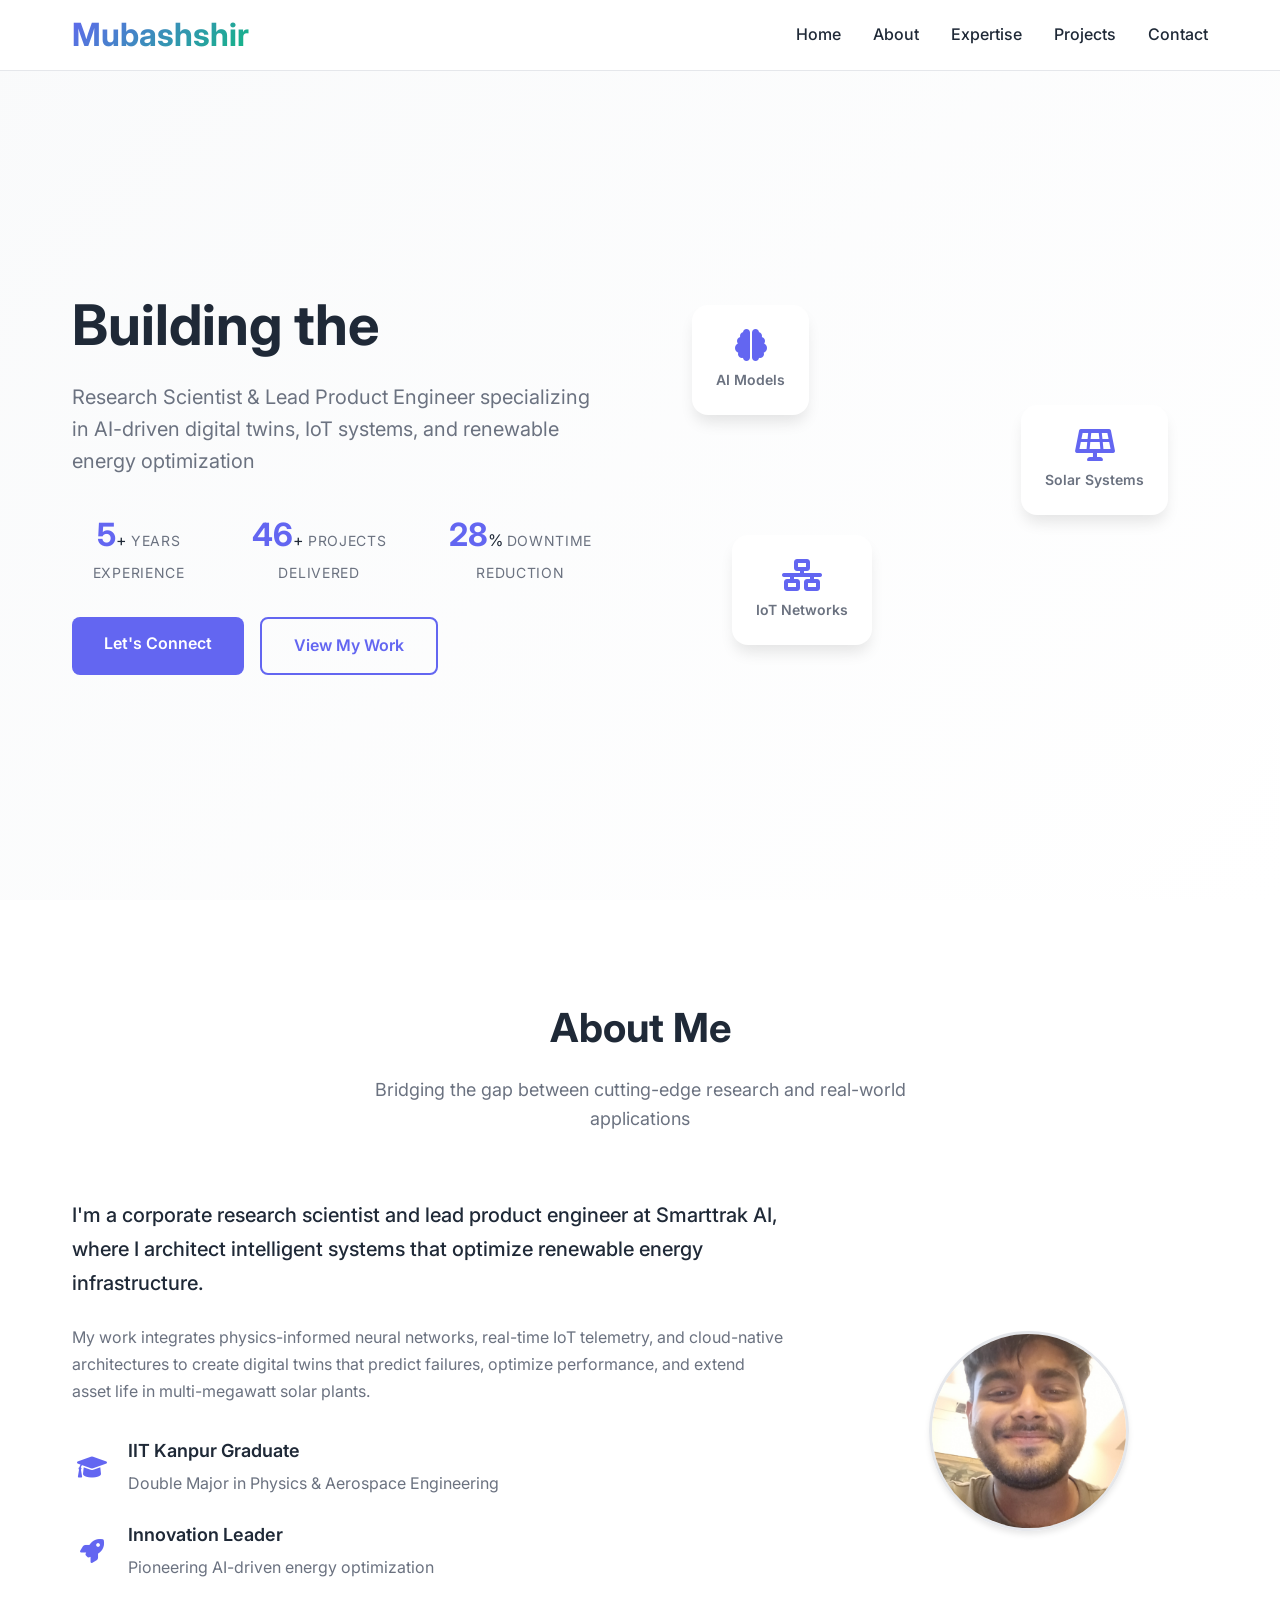
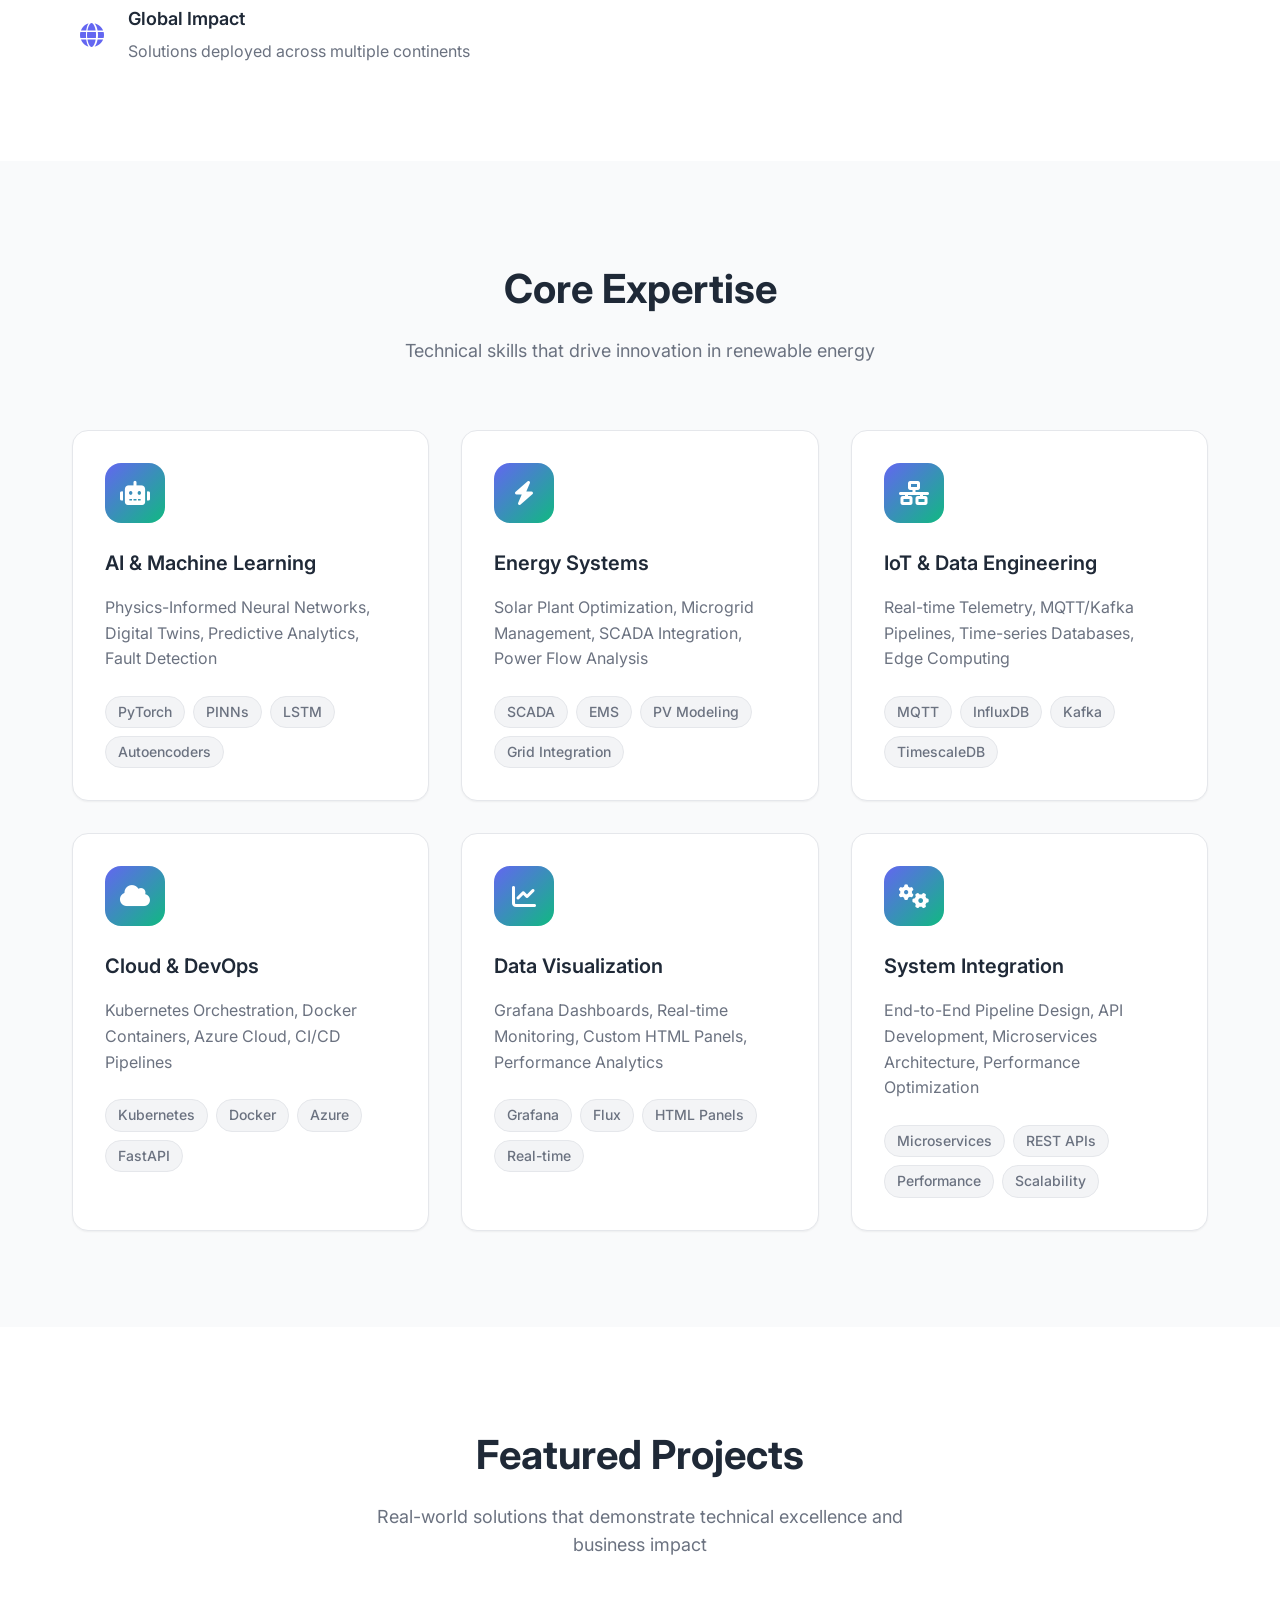
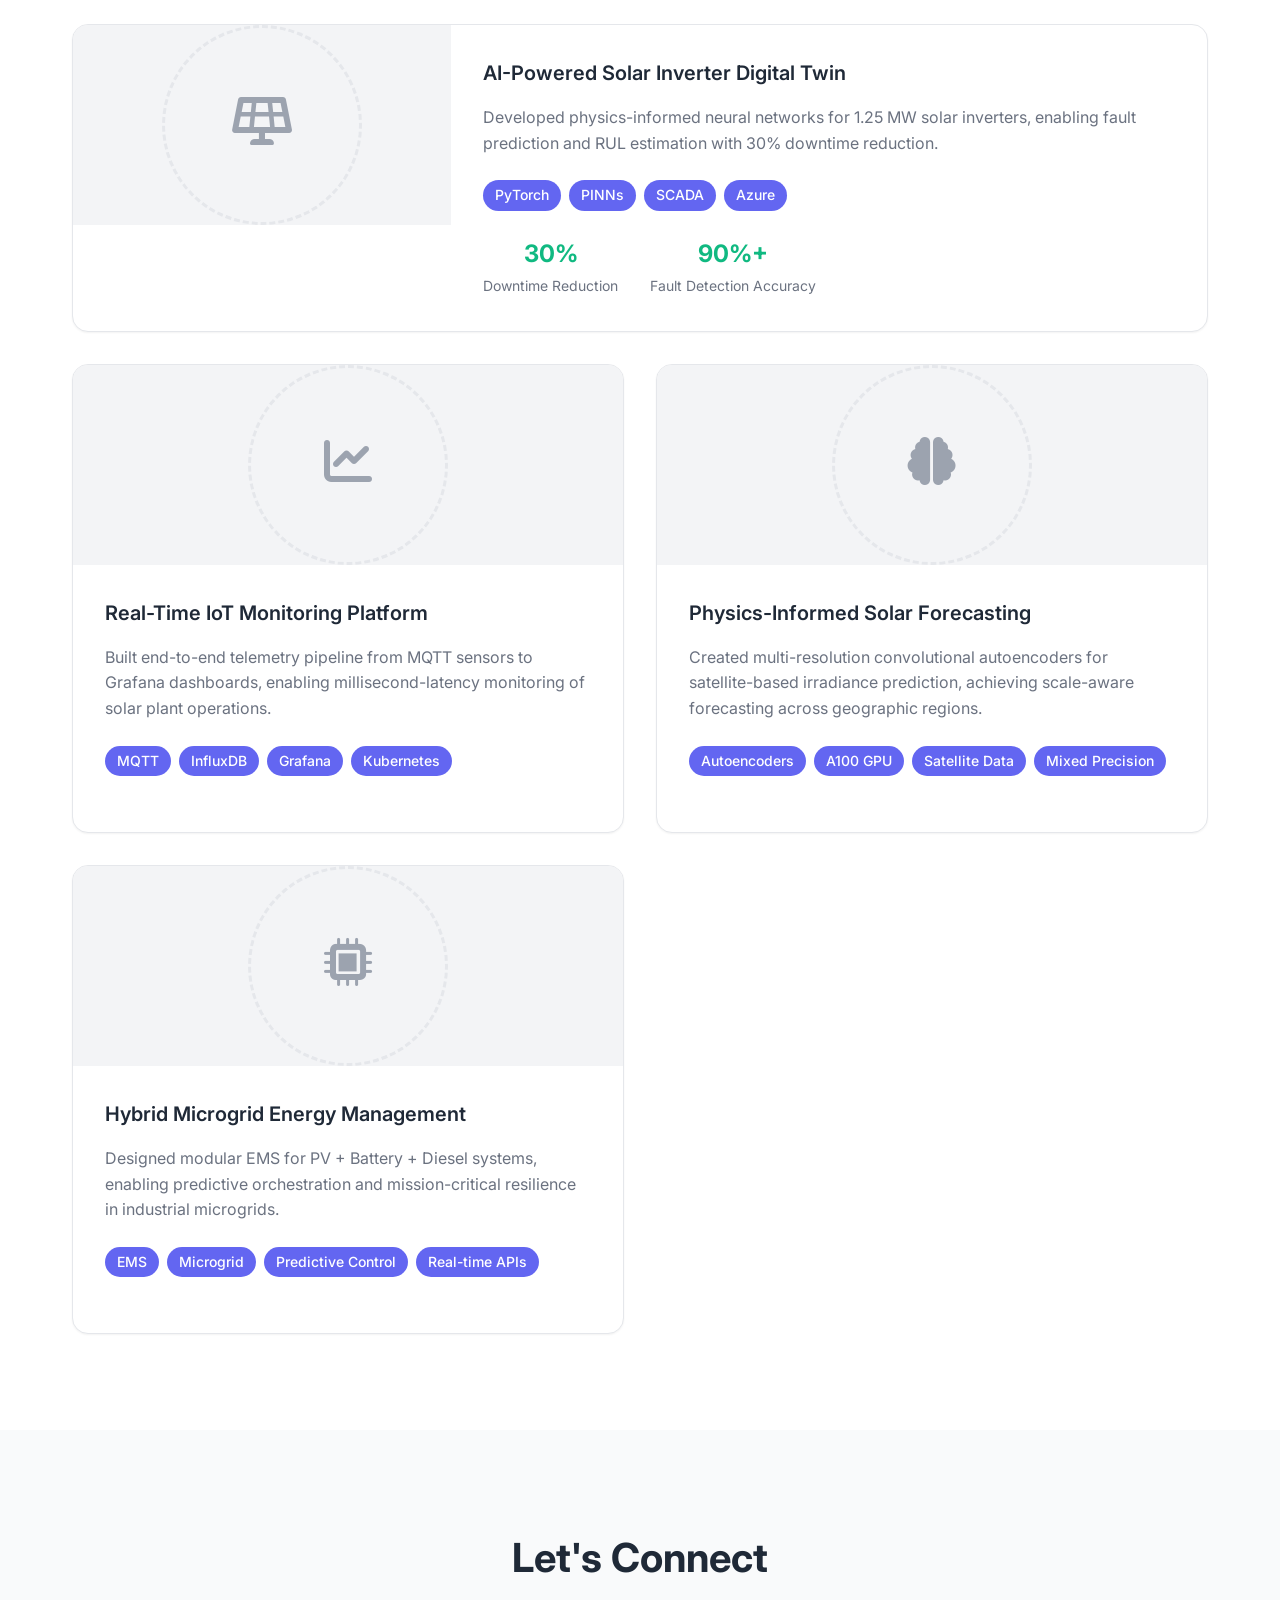
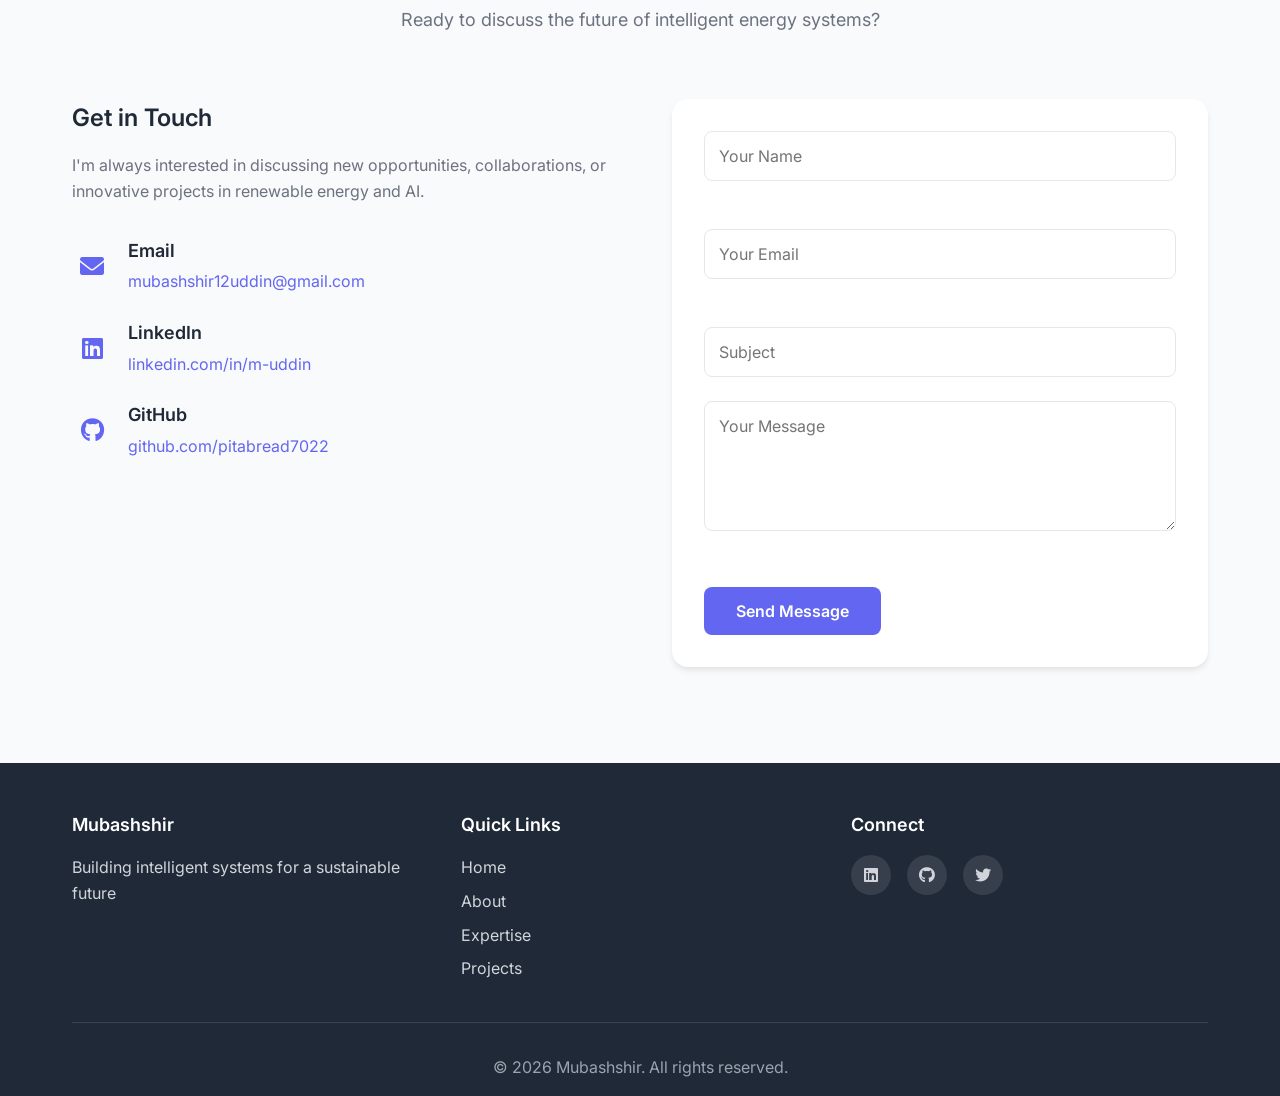
==== commit 1b862fef: "emailcorrection" ====
--- a/index.html
+++ b/index.html
@@ -694,7 +694,7 @@
                             <i class="fas fa-envelope"></i>
                             <div>
                                 <h4>Email</h4>
-                                <a href="mailto:your.email@example.com">your.email@example.com</a>
+                                <a href="mailto:mubashshir12uddin@gmail.com">mubashshir12uddin@gmail.com</a>
                             </div>
                         </div>
                         <div class="contact-method">
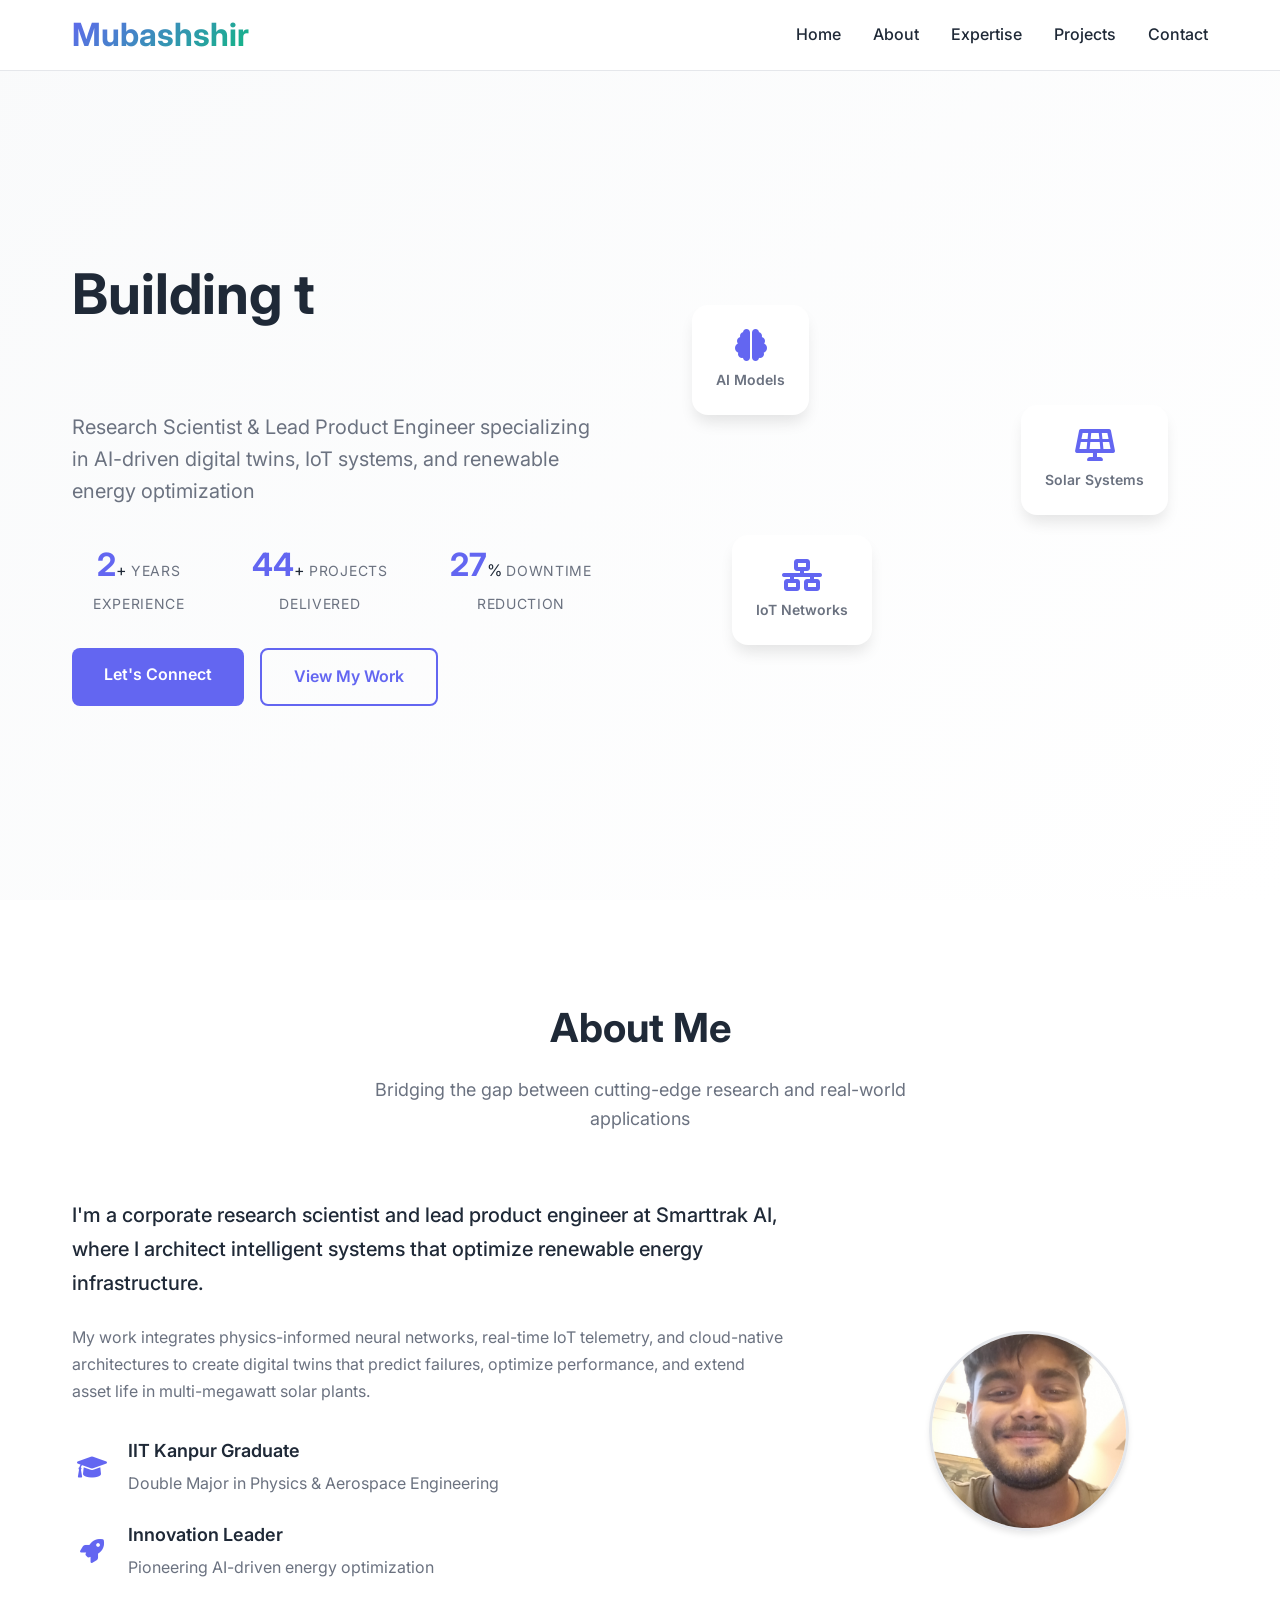
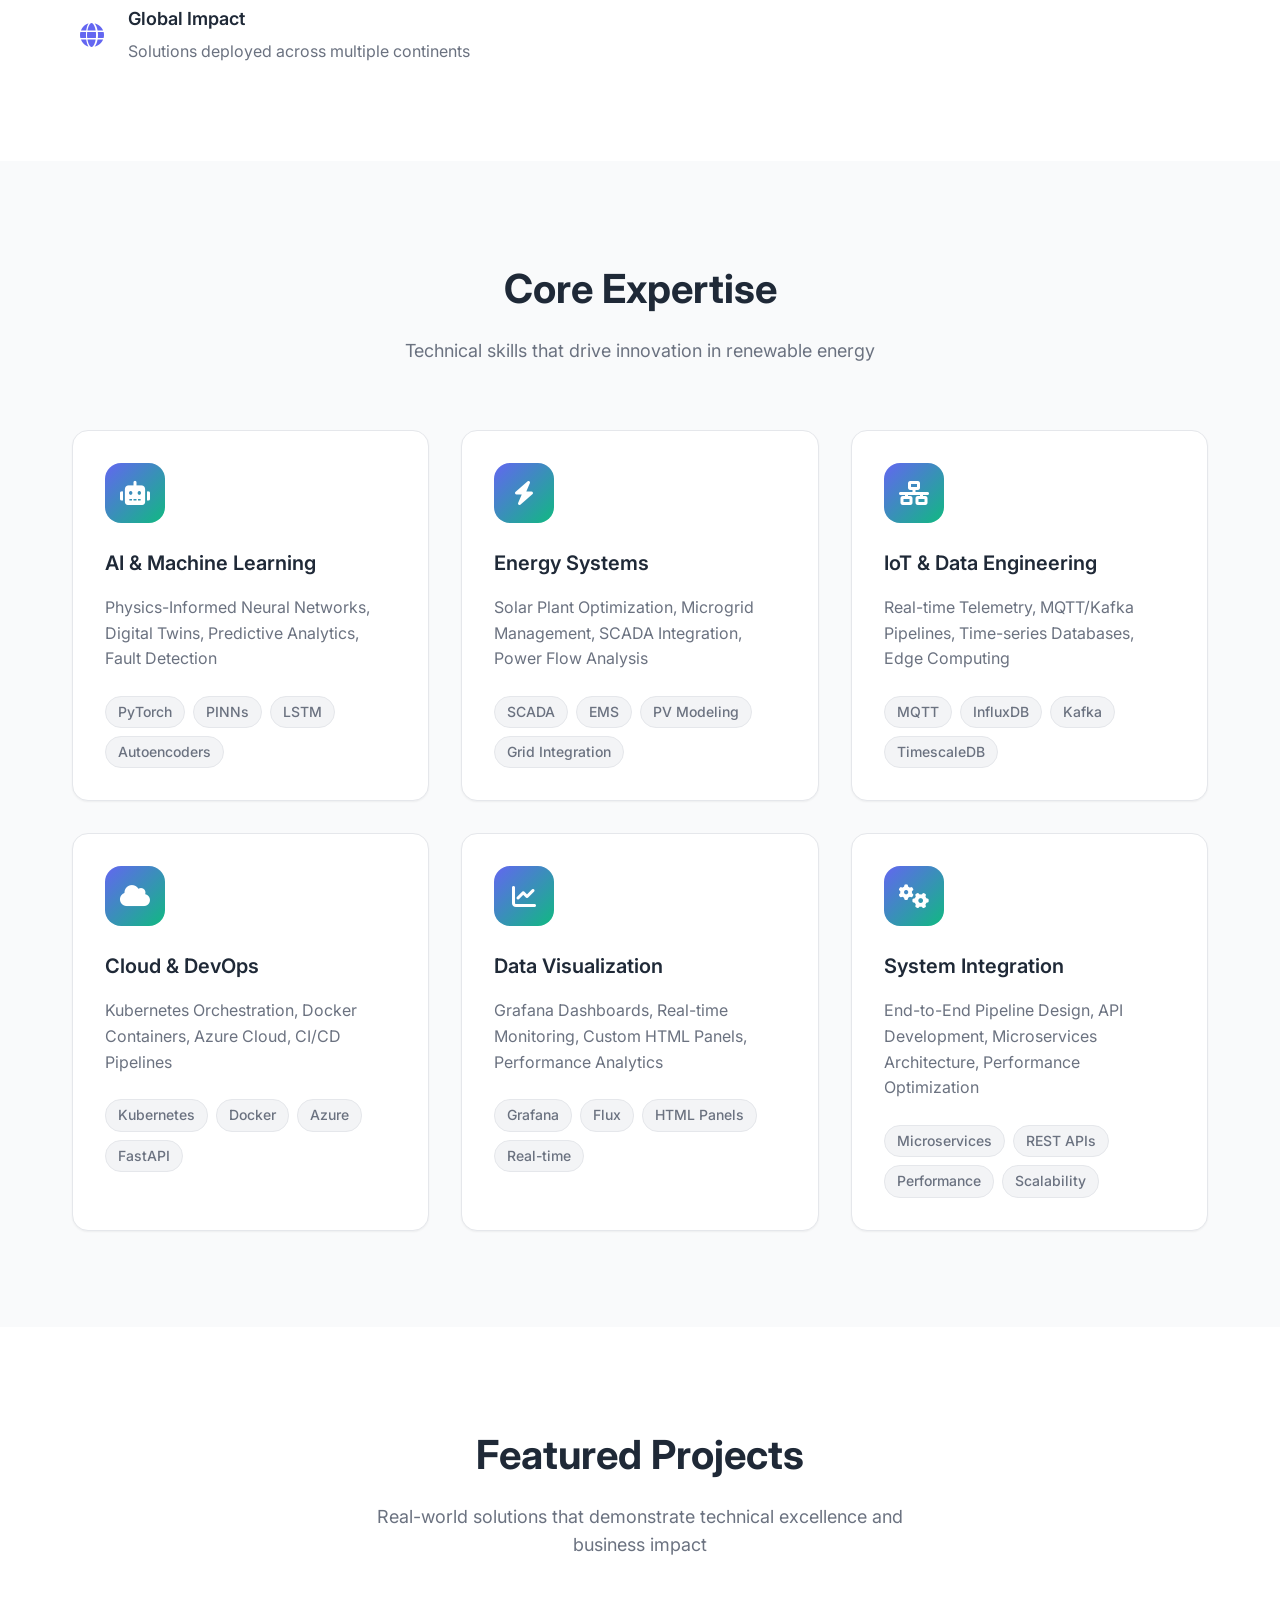
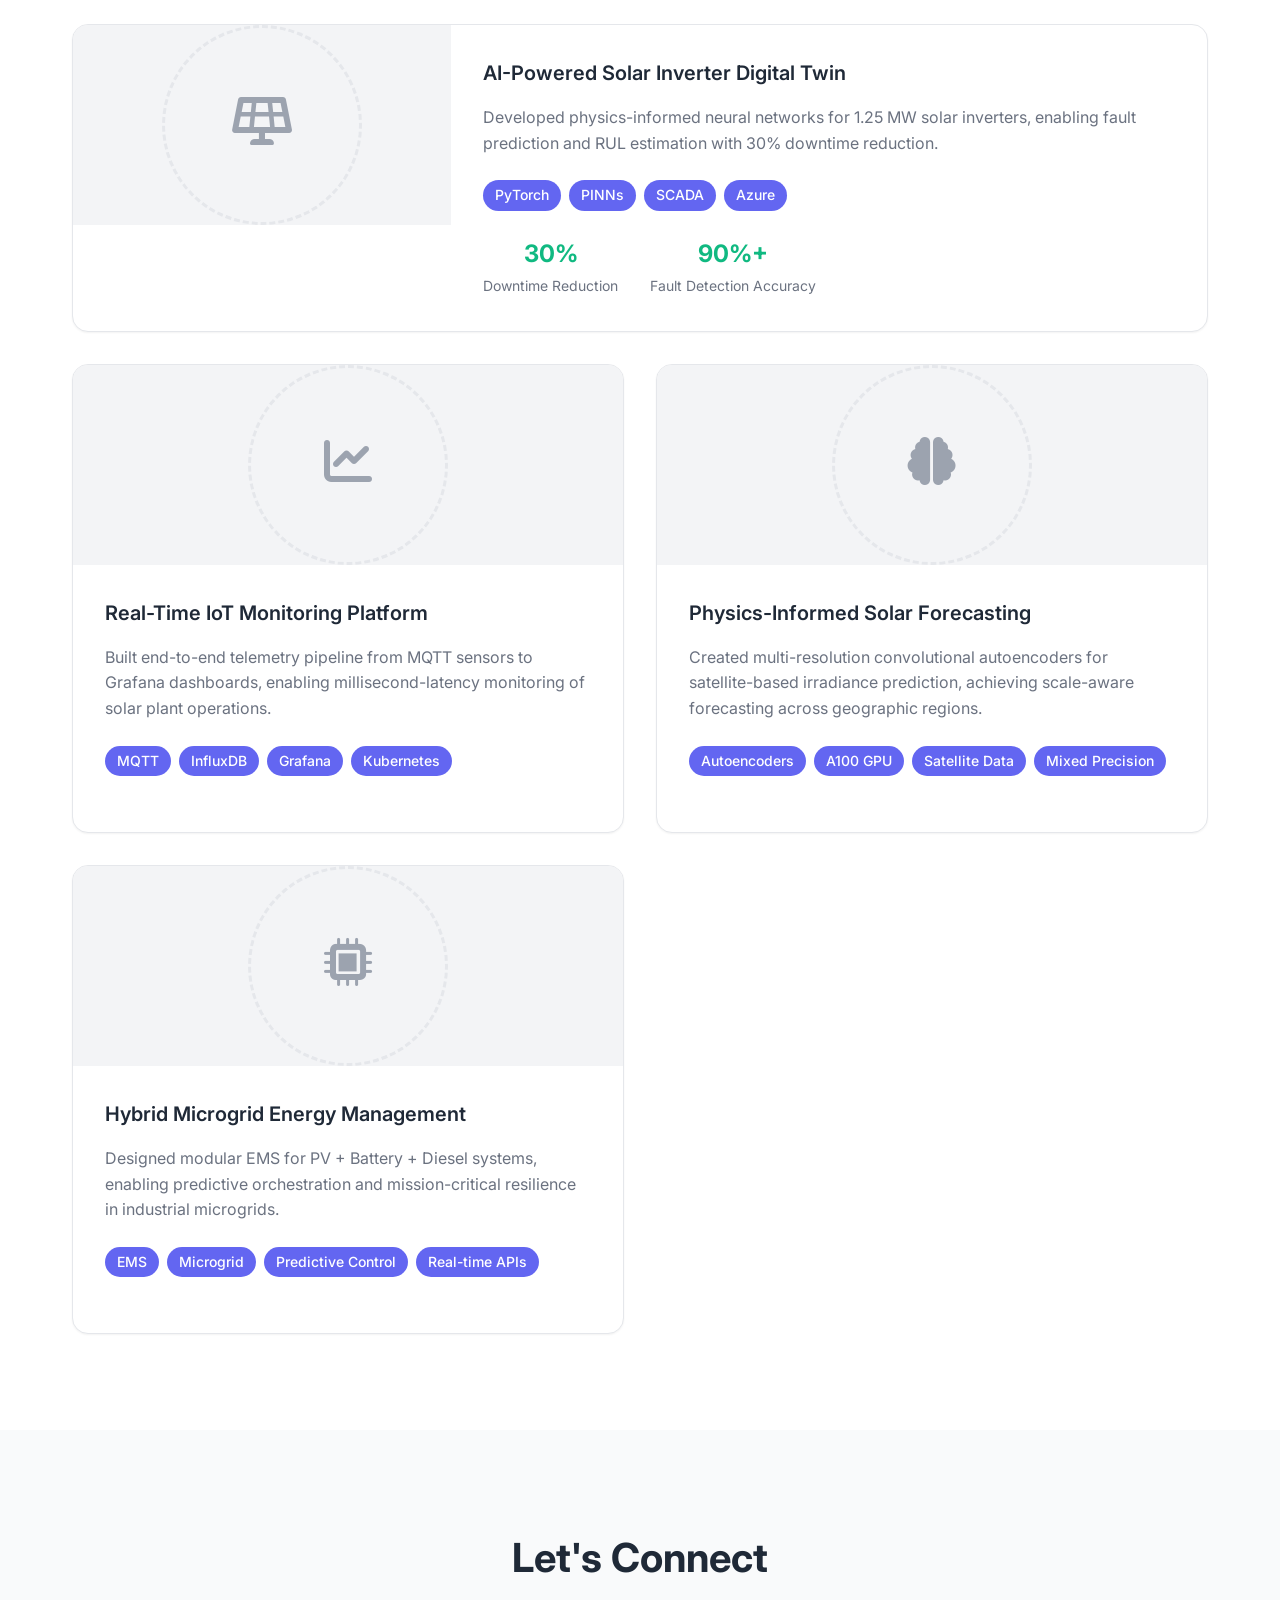
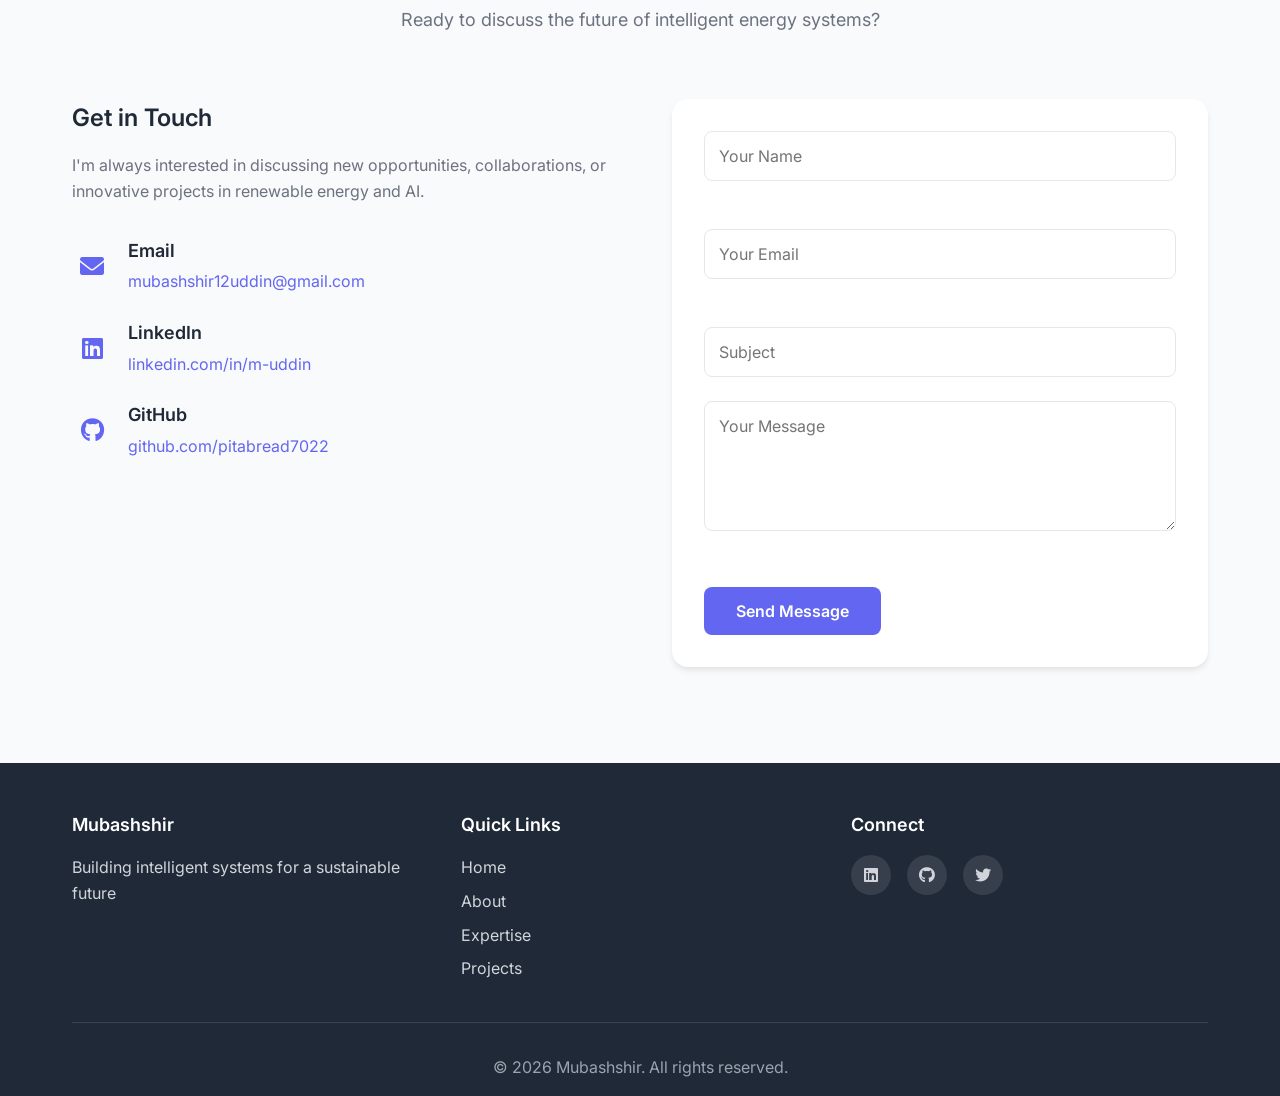
==== commit 8ded6ce1: "minor website fixing" ====
--- a/index.html
+++ b/index.html
@@ -415,7 +415,7 @@
                 </p>
                 <div class="hero-stats">
                     <div class="stat-item">
-                        <span class="stat-number" data-target="5">0</span><span>+</span>
+                        <span class="stat-number" data-target="2">0</span><span>+</span>
                         <span class="stat-label">Years Experience</span>
                     </div>
                     <div class="stat-item">
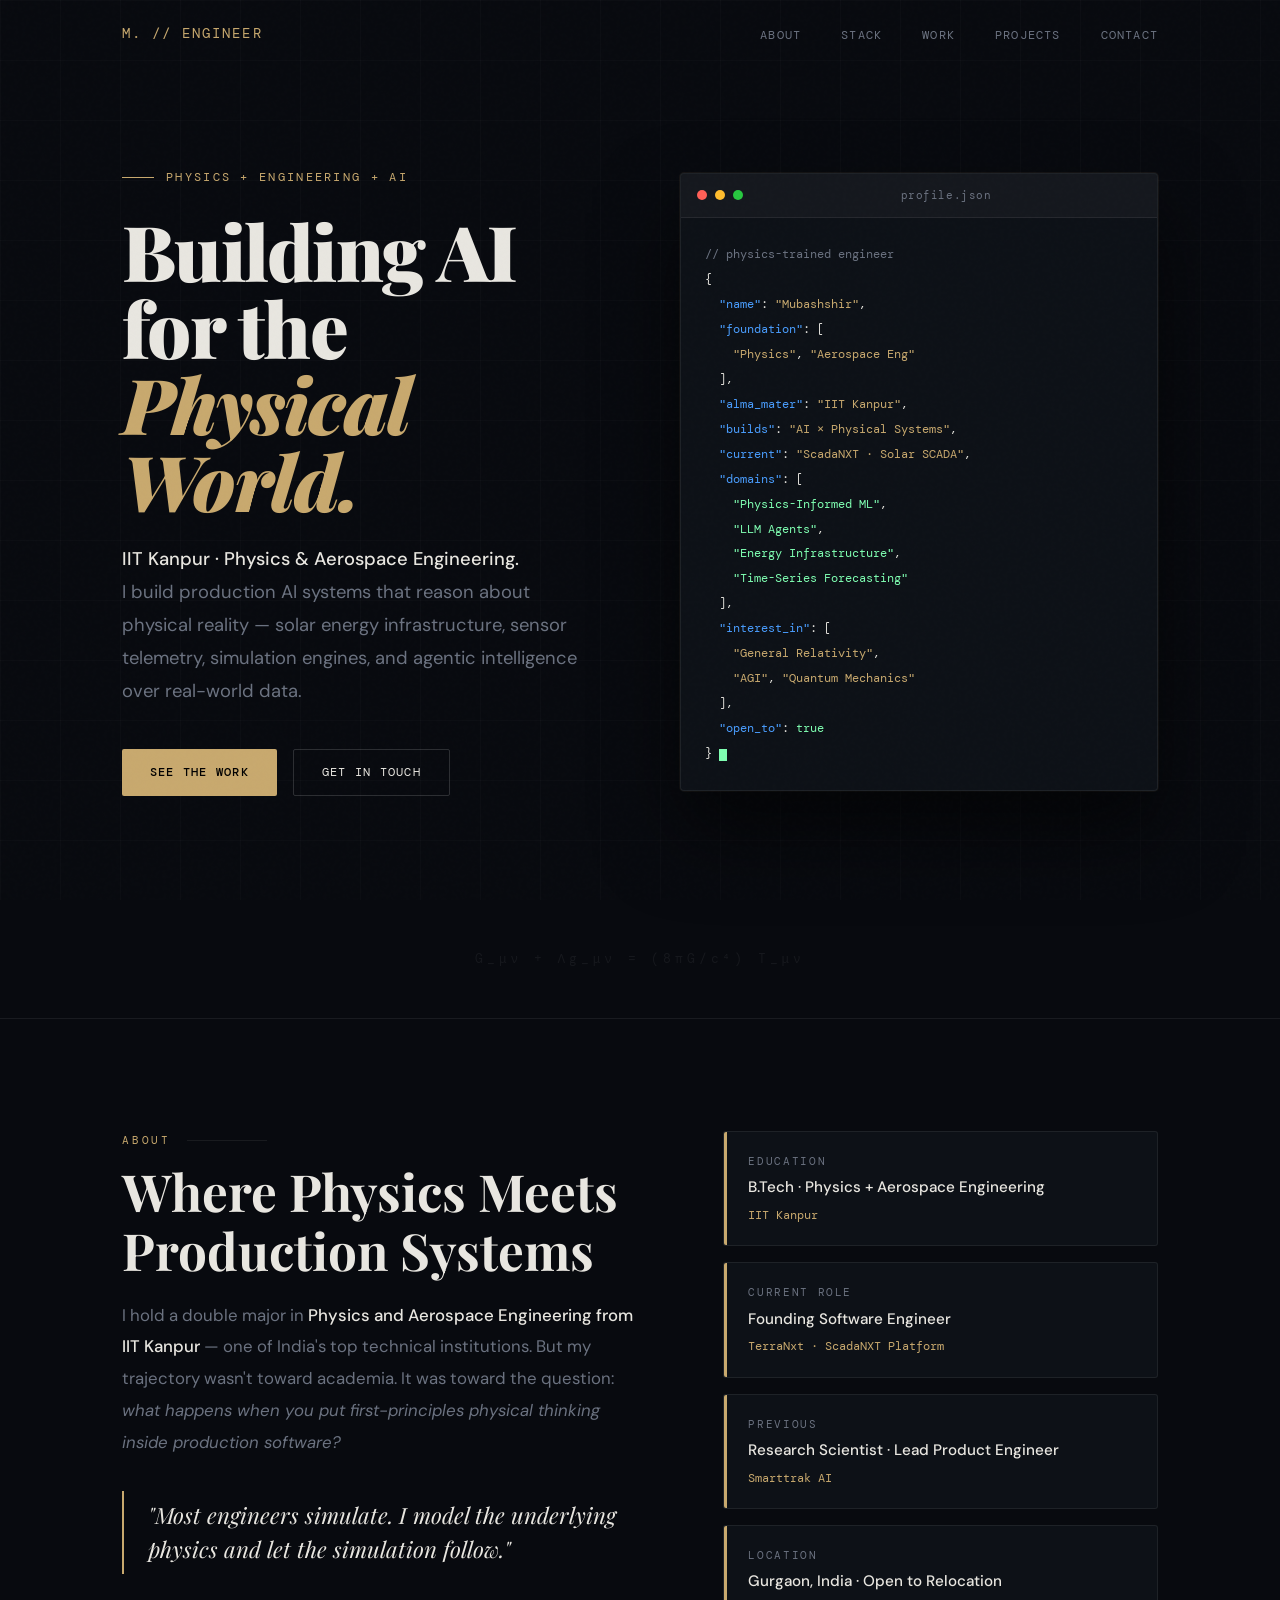
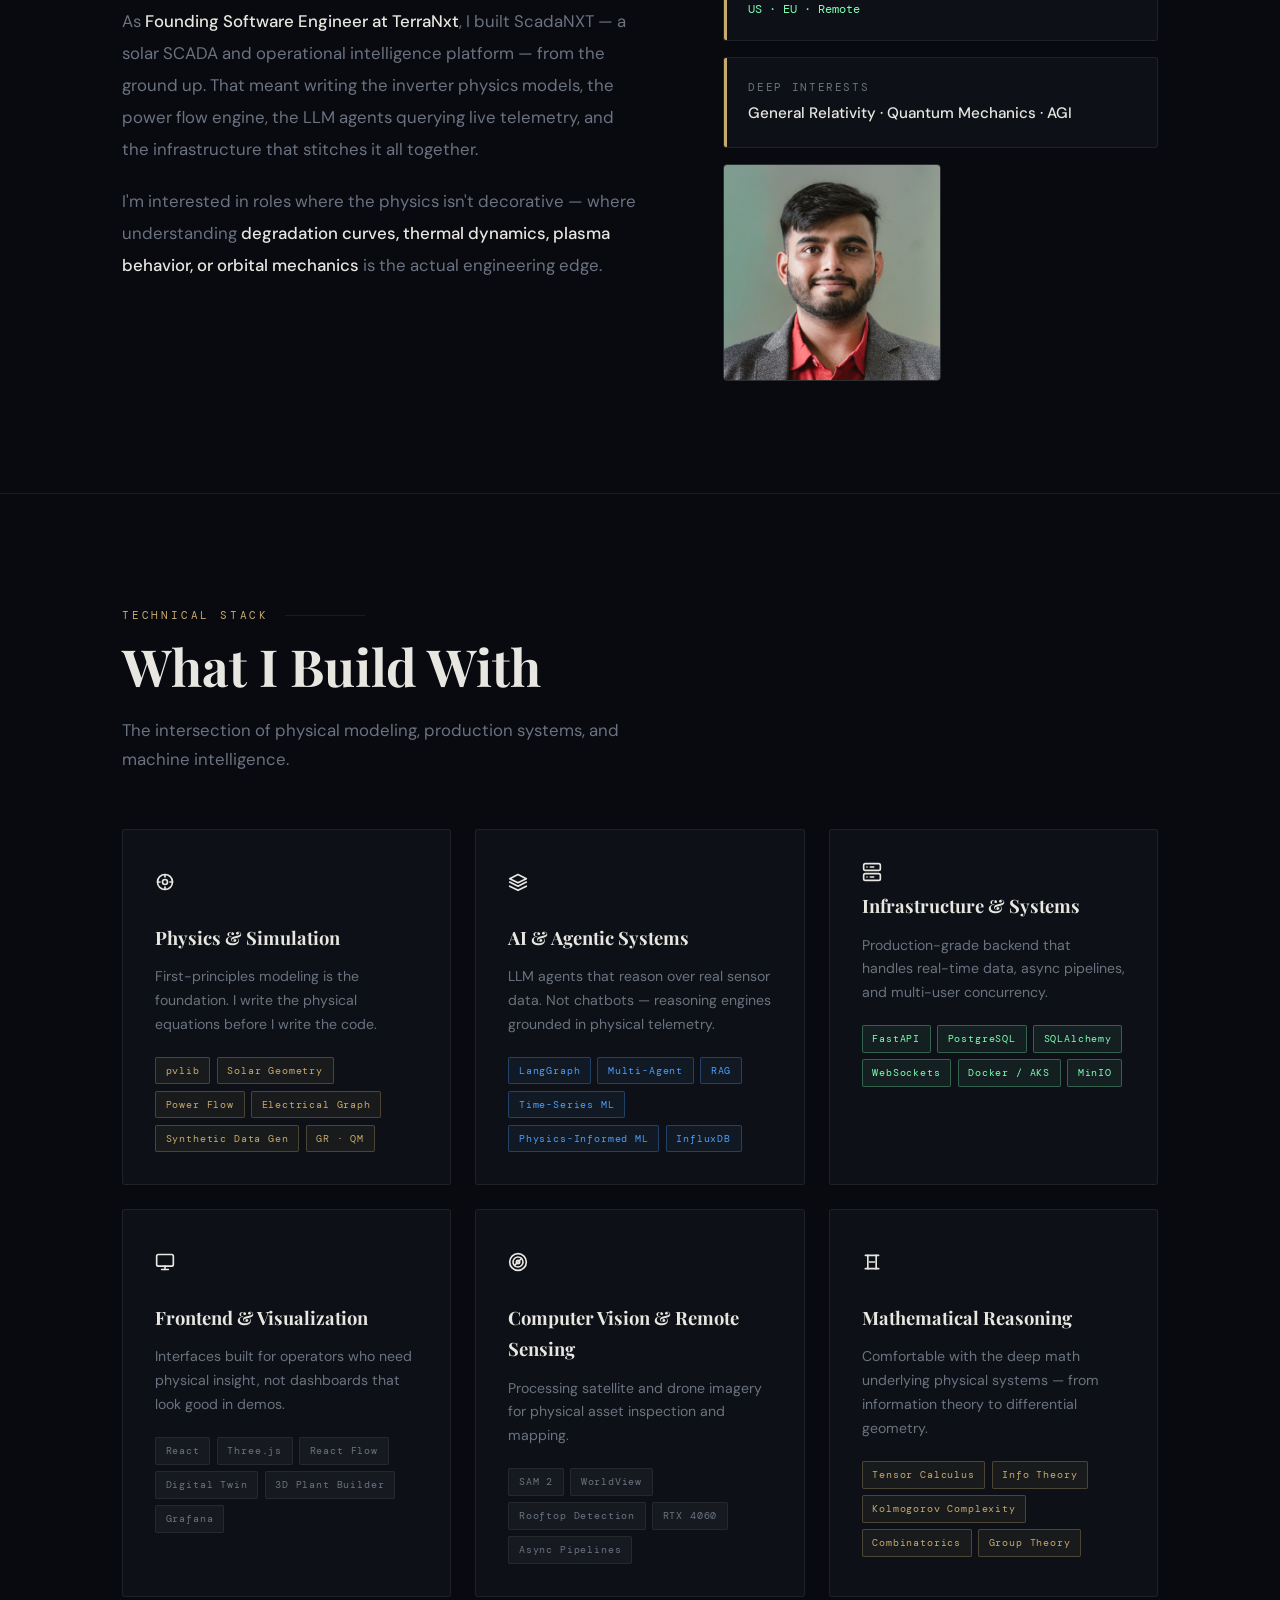
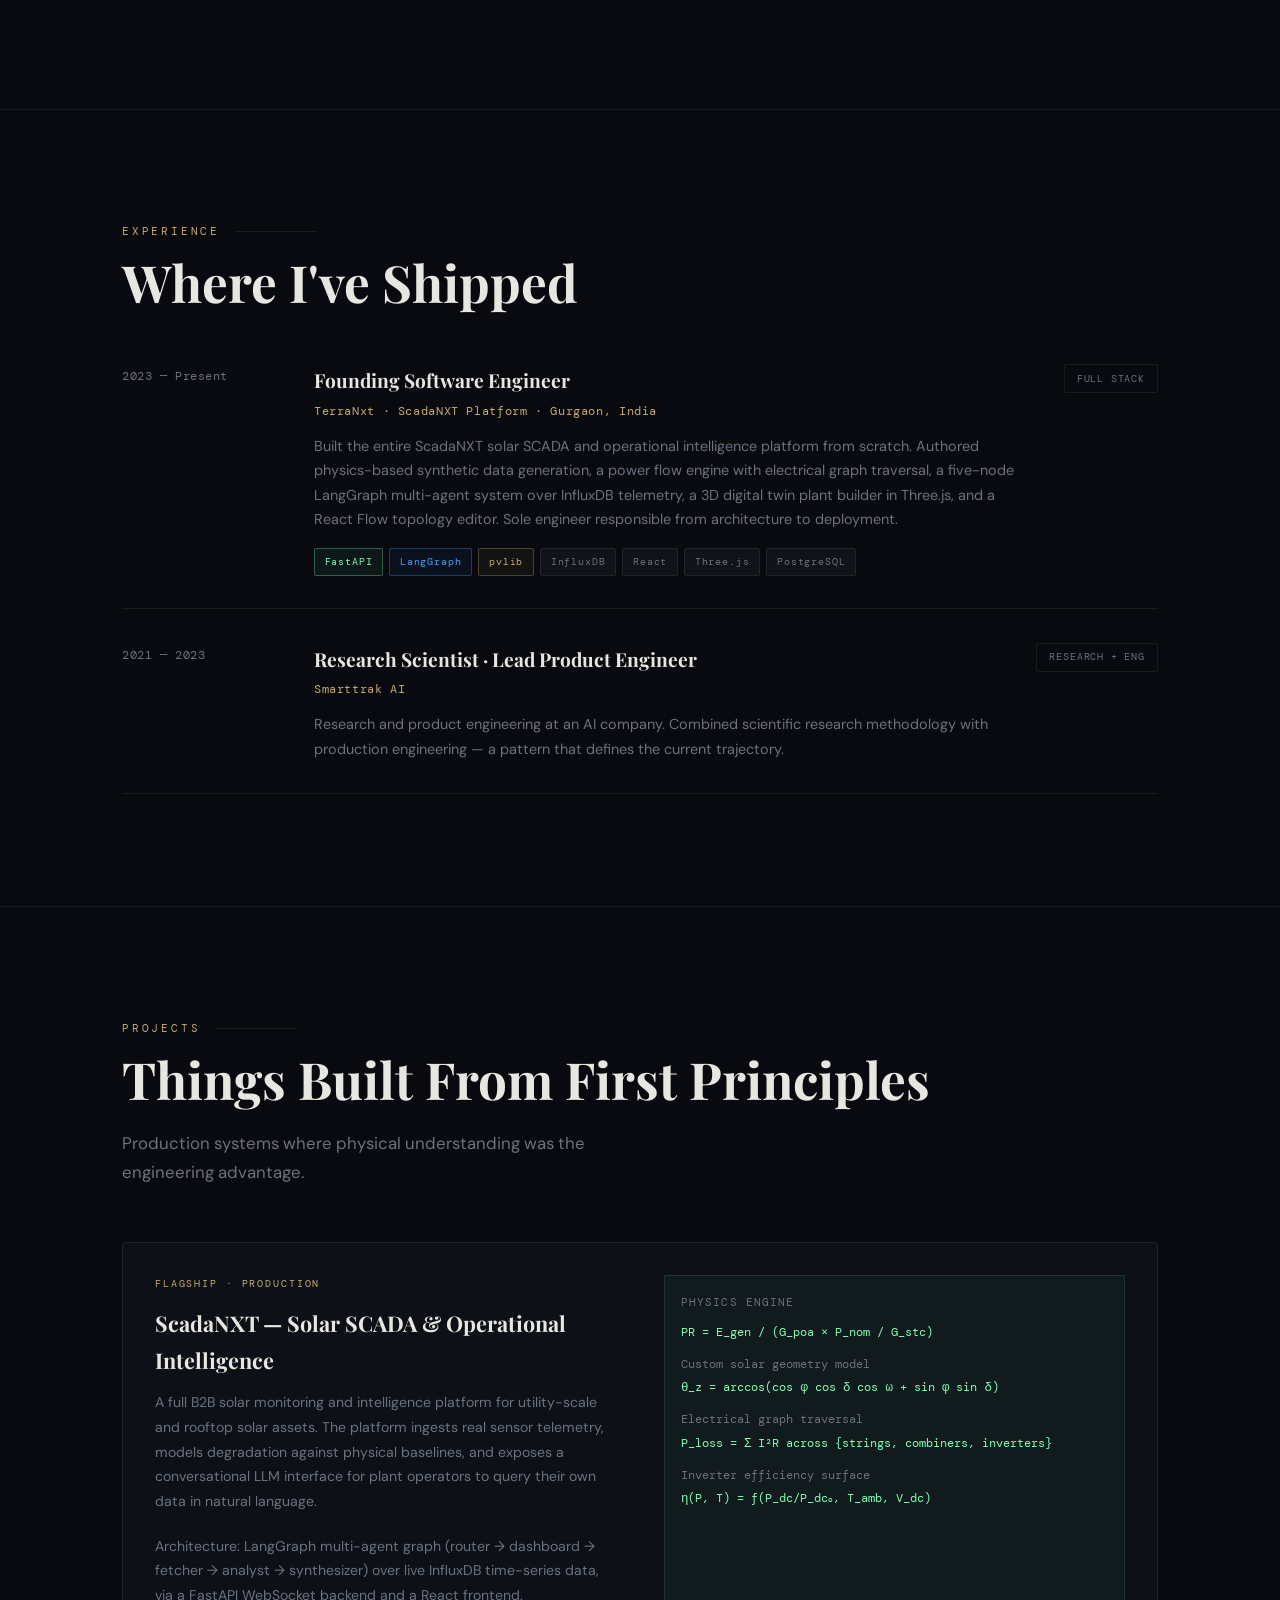
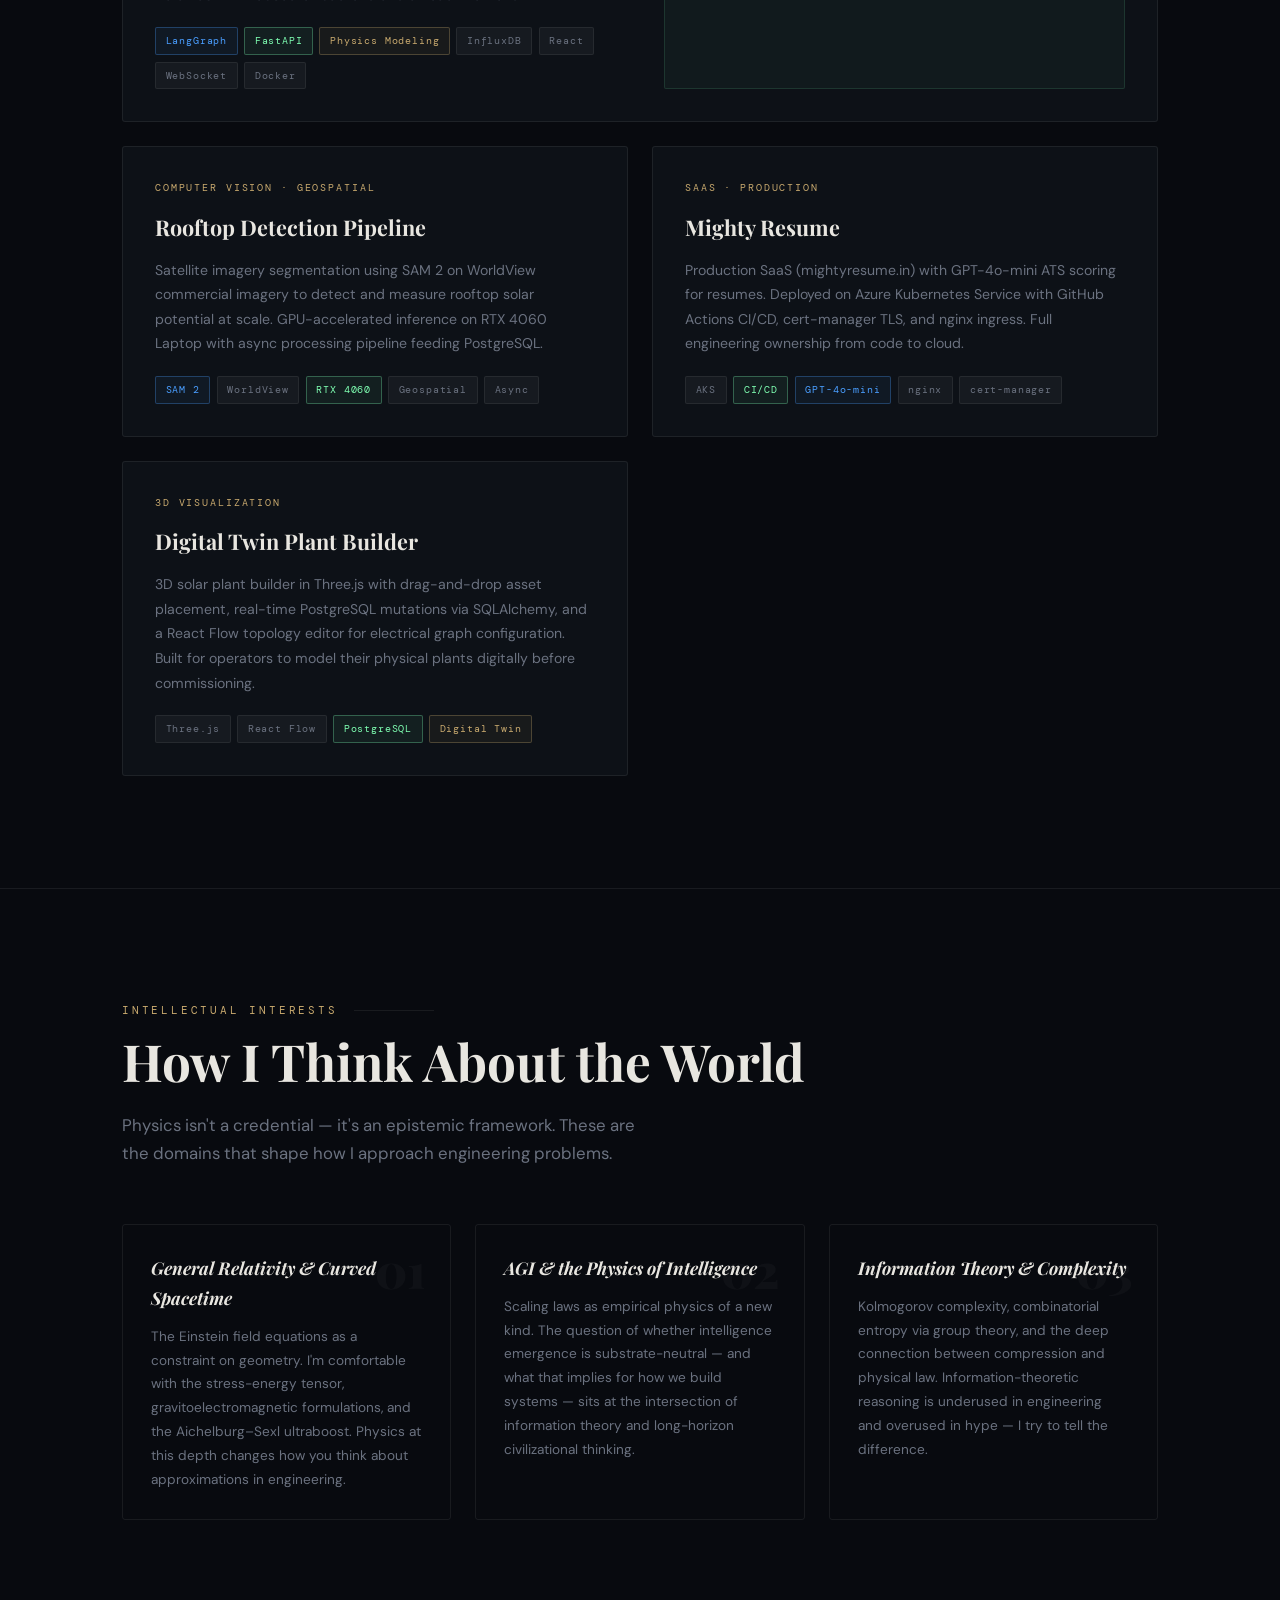
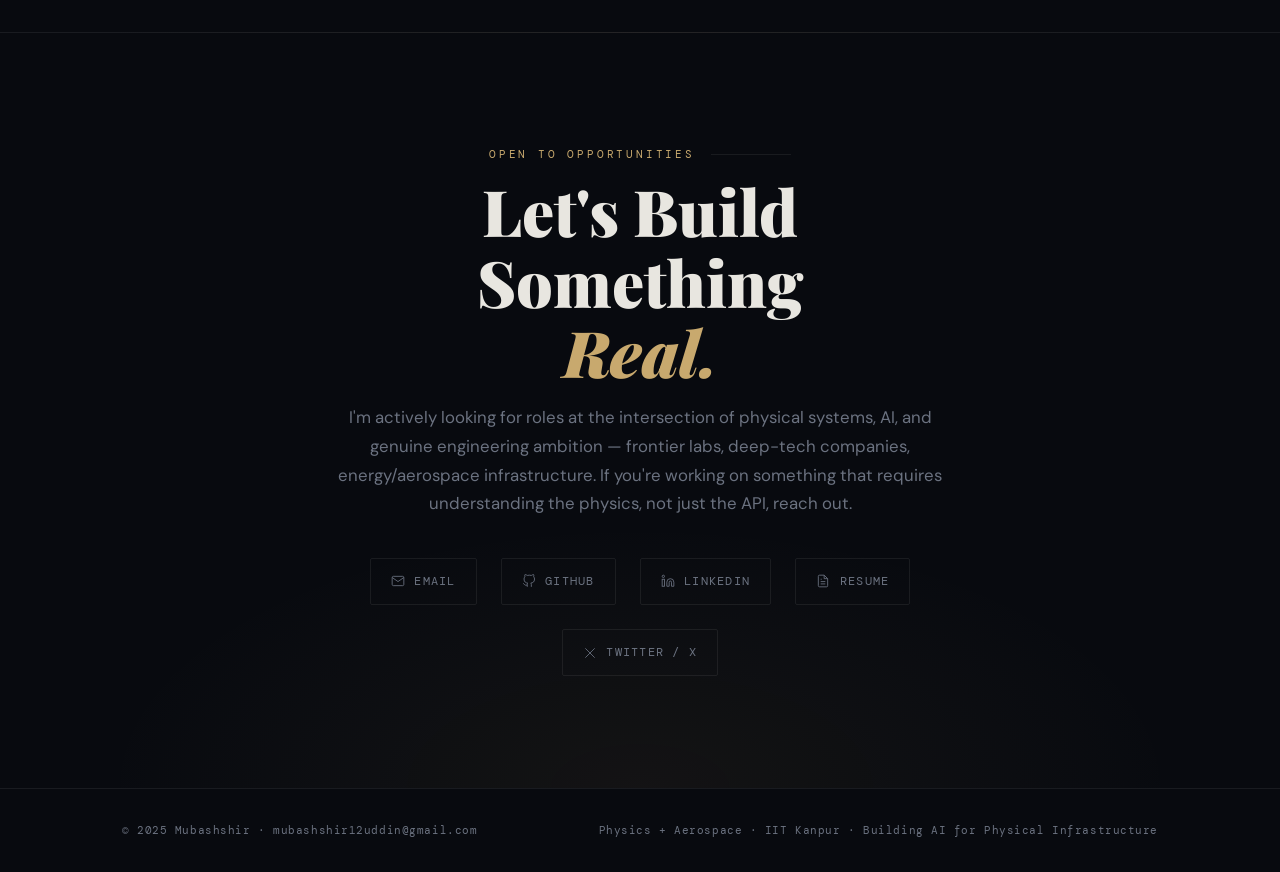
==== commit b745fc2d: "new home" ====
--- a/index.html
+++ b/index.html
@@ -1,861 +1,1363 @@
 <!DOCTYPE html>
 <html lang="en">
 <head>
-    <meta charset="UTF-8">
-    <meta name="viewport" content="width=device-width, initial-scale=1.0">
-    <meta name="description" content="Mubashshir - Research Scientist & Lead Product Engineer specializing in AI-driven digital twins, IoT systems, and renewable energy optimization">
-    <meta name="keywords" content="AI, Machine Learning, Digital Twins, Renewable Energy, IoT, Solar Power, Smarttrak AI, IIT Kanpur">
-    <meta name="author" content="Mubashshir">
-    
-    <!-- Open Graph / Facebook -->
-    <meta property="og:type" content="website">
-    <meta property="og:url" content="https://pitabread7022.github.io/">
-    <meta property="og:title" content="Mubashshir - AI & Renewable Energy Engineer">
-    <meta property="og:description" content="Research Scientist & Lead Product Engineer specializing in AI-driven digital twins and renewable energy optimization">
-    <meta property="og:image" content="https://pitabread7022.github.io/assets/og-image.jpg">
-
-    <!-- Twitter -->
-    <meta property="twitter:card" content="summary_large_image">
-    <meta property="twitter:url" content="https://pitabread7022.github.io/">
-    <meta property="twitter:title" content="Mubashshir - AI & Renewable Energy Engineer">
-    <meta property="twitter:description" content="Research Scientist & Lead Product Engineer specializing in AI-driven digital twins and renewable energy optimization">
-    <meta property="twitter:image" content="https://pitabread7022.github.io/assets/og-image.jpg">
-
-    <title>Mubashshir - AI & Renewable Energy Engineer</title>
-    
-    <!-- Favicon -->
-    <link rel="icon" type="image/x-icon" href="assets/favicon.ico">
-    
-    <!-- Inline CSS for basic styling -->
-    <style>
-        /* Basic reset and fallback styles */
-        * {
-            margin: 0;
-            padding: 0;
-            box-sizing: border-box;
+  <meta charset="UTF-8" />
+  <meta name="viewport" content="width=device-width, initial-scale=1.0" />
+
+  <!-- Primary SEO -->
+  <title>Mubashshir | Physics-Trained Engineer · AI for Physical Infrastructure</title>
+  <meta name="description" content="Mubashshir — IIT Kanpur physicist and aerospace engineer building AI systems for the physical world. Solar SCADA, physics-informed ML, LLM agents over real sensor data." />
+  <meta name="keywords" content="physics informed machine learning, AI for physical infrastructure, solar SCADA engineer, LangGraph multi-agent systems, IIT Kanpur aerospace, energy AI engineer, physics trained software engineer, founding engineer AI" />
+  <meta name="author" content="Mubashshir" />
+  <meta name="robots" content="index, follow" />
+  <link rel="canonical" href="https://pitabread7022.github.io/" />
+
+  <!-- Open Graph -->
+  <meta property="og:type" content="website" />
+  <meta property="og:title" content="Mubashshir · Physics-Trained Engineer Building AI for Physical Infrastructure" />
+  <meta property="og:description" content="IIT Kanpur Physics & Aerospace. Building production AI systems where physical reality meets machine intelligence — solar energy, sensor telemetry, agentic reasoning." />
+  <meta property="og:url" content="https://pitabread7022.github.io/" />
+  <meta property="og:image" content="https://pitabread7022.github.io/og-image.png" />
+
+  <!-- Twitter Card -->
+  <meta name="twitter:card" content="summary_large_image" />
+  <meta name="twitter:title" content="Mubashshir · Physics-Trained Engineer" />
+  <meta name="twitter:description" content="Building AI systems for physical infrastructure. IIT Kanpur Physics + Aerospace. Solar SCADA, LLM agents, physics-informed ML." />
+
+  <!-- Structured Data -->
+  <script type="application/ld+json">
+  {
+    "@context": "https://schema.org",
+    "@type": "Person",
+    "name": "Mubashshir",
+    "jobTitle": "Physics-Trained Engineer | AI for Physical Infrastructure",
+    "alumniOf": {
+      "@type": "CollegeOrUniversity",
+      "name": "IIT Kanpur"
+    },
+    "knowsAbout": [
+      "Physics-Informed Machine Learning",
+      "Solar Energy Systems",
+      "SCADA Systems",
+      "LangGraph Multi-Agent AI",
+      "Aerospace Engineering",
+      "General Relativity",
+      "Time-Series Forecasting"
+    ],
+    "url": "https://pitabread7022.github.io/",
+    "sameAs": [
+      "https://github.com/pitabread7022",
+      "https://linkedin.com/in/m-uddin",
+      "https://x.com/u_mubashshir"
+    ]
+  }
+  </script>
+
+  <!-- Fonts -->
+  <link rel="preconnect" href="https://fonts.googleapis.com" />
+  <link rel="preconnect" href="https://fonts.gstatic.com" crossorigin />
+  <link href="https://fonts.googleapis.com/css2?family=DM+Mono:ital,wght@0,300;0,400;0,500;1,300&family=Playfair+Display:ital,wght@0,400;0,700;0,900;1,400;1,700&family=DM+Sans:ital,opsz,wght@0,9..40,300;0,9..40,400;0,9..40,500;1,9..40,300&display=swap" rel="stylesheet" />
+
+  <style>
+    /* ── TOKENS ── */
+    :root {
+      --bg:        #080a0f;
+      --surface:   #0d1117;
+      --border:    rgba(255,255,255,0.07);
+      --border-hi: rgba(255,255,255,0.15);
+      --text:      #e8e6e0;
+      --muted:     #6b7280;
+      --accent:    #c8a96e;       /* warm gold — physics/brass instrument energy */
+      --accent2:   #4a9eff;       /* cold blue — computation */
+      --accent3:   #7fffb2;       /* signal green — live data */
+      --glow:      rgba(200,169,110,0.12);
+      --ff-display: 'Playfair Display', Georgia, serif;
+      --ff-mono:    'DM Mono', 'Courier New', monospace;
+      --ff-body:    'DM Sans', sans-serif;
+    }
+
+    *, *::before, *::after { box-sizing: border-box; margin: 0; padding: 0; }
+
+    html { scroll-behavior: smooth; }
+
+    body {
+      background: var(--bg);
+      color: var(--text);
+      font-family: var(--ff-body);
+      font-size: 16px;
+      line-height: 1.7;
+      overflow-x: hidden;
+      -webkit-font-smoothing: antialiased;
+    }
+
+    ::selection { background: var(--accent); color: #000; }
+
+    /* ── NOISE OVERLAY ── */
+    body::before {
+      content: '';
+      position: fixed;
+      inset: 0;
+      background-image: url("data:image/svg+xml,%3Csvg viewBox='0 0 256 256' xmlns='http://www.w3.org/2000/svg'%3E%3Cfilter id='noise'%3E%3CfeTurbulence type='fractalNoise' baseFrequency='0.9' numOctaves='4' stitchTiles='stitch'/%3E%3C/filter%3E%3Crect width='100%25' height='100%25' filter='url(%23noise)' opacity='0.04'/%3E%3C/svg%3E");
+      pointer-events: none;
+      z-index: 1000;
+      opacity: 0.35;
+    }
+
+    /* ── GRID BACKGROUND ── */
+    .grid-bg {
+      position: fixed;
+      inset: 0;
+      background-image:
+        linear-gradient(rgba(255,255,255,0.02) 1px, transparent 1px),
+        linear-gradient(90deg, rgba(255,255,255,0.02) 1px, transparent 1px);
+      background-size: 60px 60px;
+      pointer-events: none;
+      z-index: 0;
+    }
+
+    /* ── LAYOUT ── */
+    .container {
+      max-width: 1100px;
+      margin: 0 auto;
+      padding: 0 2rem;
+      position: relative;
+      z-index: 1;
+    }
+
+    section { padding: 7rem 0; }
+
+    /* ── NAV ── */
+    nav {
+      position: fixed;
+      top: 0;
+      left: 0;
+      right: 0;
+      z-index: 100;
+      padding: 1.25rem 0;
+      border-bottom: 1px solid transparent;
+      transition: all 0.4s ease;
+      backdrop-filter: blur(0px);
+    }
+
+    nav.scrolled {
+      background: rgba(8,10,15,0.92);
+      border-bottom-color: var(--border);
+      backdrop-filter: blur(20px);
+    }
+
+    nav .container {
+      display: flex;
+      align-items: center;
+      justify-content: space-between;
+    }
+
+    .nav-logo {
+      font-family: var(--ff-mono);
+      font-size: 0.85rem;
+      color: var(--accent);
+      letter-spacing: 0.15em;
+      text-transform: uppercase;
+      text-decoration: none;
+    }
+
+    .nav-links {
+      display: flex;
+      gap: 2.5rem;
+      list-style: none;
+    }
+
+    .nav-links a {
+      font-family: var(--ff-mono);
+      font-size: 0.75rem;
+      color: var(--muted);
+      text-decoration: none;
+      letter-spacing: 0.1em;
+      text-transform: uppercase;
+      transition: color 0.2s;
+    }
+
+    .nav-links a:hover { color: var(--text); }
+
+    /* ── HERO ── */
+    #hero {
+      min-height: 100vh;
+      display: flex;
+      align-items: center;
+      padding: 8rem 0 4rem;
+      position: relative;
+    }
+
+    .hero-inner {
+      display: grid;
+      grid-template-columns: 1fr 1fr;
+      gap: 5rem;
+      align-items: center;
+      width: 100%;
+    }
+
+    .hero-tag {
+      font-family: var(--ff-mono);
+      font-size: 0.72rem;
+      letter-spacing: 0.2em;
+      text-transform: uppercase;
+      color: var(--accent);
+      margin-bottom: 1.5rem;
+      display: flex;
+      align-items: center;
+      gap: 0.75rem;
+      opacity: 0;
+      animation: fadeUp 0.8s 0.2s forwards;
+    }
+
+    .hero-tag::before {
+      content: '';
+      display: inline-block;
+      width: 2rem;
+      height: 1px;
+      background: var(--accent);
+    }
+
+    h1.hero-name {
+      font-family: var(--ff-display);
+      font-size: clamp(3.5rem, 6vw, 5.5rem);
+      font-weight: 900;
+      line-height: 1.0;
+      letter-spacing: -0.02em;
+      margin-bottom: 1.5rem;
+      opacity: 0;
+      animation: fadeUp 0.8s 0.35s forwards;
+    }
+
+    h1.hero-name em {
+      font-style: italic;
+      color: var(--accent);
+    }
+
+    .hero-descriptor {
+      font-size: 1.15rem;
+      color: var(--muted);
+      line-height: 1.8;
+      max-width: 480px;
+      margin-bottom: 2.5rem;
+      opacity: 0;
+      animation: fadeUp 0.8s 0.5s forwards;
+    }
+
+    .hero-descriptor strong {
+      color: var(--text);
+      font-weight: 500;
+    }
+
+    .hero-cta {
+      display: flex;
+      gap: 1rem;
+      opacity: 0;
+      animation: fadeUp 0.8s 0.65s forwards;
+      flex-wrap: wrap;
+    }
+
+    .btn {
+      display: inline-flex;
+      align-items: center;
+      gap: 0.5rem;
+      padding: 0.75rem 1.75rem;
+      font-family: var(--ff-mono);
+      font-size: 0.78rem;
+      letter-spacing: 0.1em;
+      text-transform: uppercase;
+      text-decoration: none;
+      border-radius: 2px;
+      transition: all 0.25s;
+      cursor: pointer;
+      border: none;
+    }
+
+    .btn-primary {
+      background: var(--accent);
+      color: #000;
+      font-weight: 500;
+    }
+
+    .btn-primary:hover {
+      background: #e0bf80;
+      transform: translateY(-1px);
+    }
+
+    .btn-ghost {
+      background: transparent;
+      color: var(--text);
+      border: 1px solid var(--border-hi);
+    }
+
+    .btn-ghost:hover {
+      border-color: var(--accent);
+      color: var(--accent);
+    }
+
+    /* Hero right — physics terminal */
+    .hero-visual {
+      opacity: 0;
+      animation: fadeIn 1.2s 0.8s forwards;
+    }
+
+    .terminal {
+      background: var(--surface);
+      border: 1px solid var(--border);
+      border-radius: 4px;
+      overflow: hidden;
+      box-shadow: 0 40px 80px rgba(0,0,0,0.6), 0 0 0 1px rgba(200,169,110,0.08);
+    }
+
+    .terminal-bar {
+      padding: 0.75rem 1rem;
+      background: rgba(255,255,255,0.03);
+      border-bottom: 1px solid var(--border);
+      display: flex;
+      align-items: center;
+      gap: 0.5rem;
+    }
+
+    .dot { width: 10px; height: 10px; border-radius: 50%; }
+    .dot-r { background: #ff5f57; }
+    .dot-y { background: #febc2e; }
+    .dot-g { background: #28c840; }
+
+    .terminal-title {
+      font-family: var(--ff-mono);
+      font-size: 0.7rem;
+      color: var(--muted);
+      margin-left: auto;
+      margin-right: auto;
+      letter-spacing: 0.05em;
+    }
+
+    .terminal-body {
+      padding: 1.5rem;
+      font-family: var(--ff-mono);
+      font-size: 0.78rem;
+      line-height: 2;
+    }
+
+    .t-comment { color: var(--muted); }
+    .t-key { color: var(--accent2); }
+    .t-val { color: var(--accent3); }
+    .t-str { color: var(--accent); }
+    .t-num { color: #f9826c; }
+    .t-section { color: var(--text); font-weight: 500; }
+
+    .cursor {
+      display: inline-block;
+      width: 8px;
+      height: 1em;
+      background: var(--accent3);
+      vertical-align: text-bottom;
+      animation: blink 1s step-end infinite;
+    }
+
+    /* ── SECTION HEADERS ── */
+    .section-label {
+      font-family: var(--ff-mono);
+      font-size: 0.7rem;
+      letter-spacing: 0.25em;
+      text-transform: uppercase;
+      color: var(--accent);
+      margin-bottom: 0.75rem;
+      display: flex;
+      align-items: center;
+      gap: 1rem;
+    }
+
+    .section-label::after {
+      content: '';
+      flex: 1;
+      height: 1px;
+      background: var(--border);
+      max-width: 80px;
+    }
+
+    h2.section-title {
+      font-family: var(--ff-display);
+      font-size: clamp(2.2rem, 4vw, 3.2rem);
+      font-weight: 700;
+      line-height: 1.15;
+      margin-bottom: 1.25rem;
+    }
+
+    .section-sub {
+      color: var(--muted);
+      max-width: 520px;
+      margin-bottom: 3.5rem;
+      font-size: 1.05rem;
+    }
+
+    /* ── ABOUT ── */
+    #about { border-top: 1px solid var(--border); }
+
+    .about-grid {
+      display: grid;
+      grid-template-columns: 1.2fr 1fr;
+      gap: 5rem;
+      align-items: start;
+    }
+
+    .about-text p {
+      color: var(--muted);
+      margin-bottom: 1.25rem;
+      font-size: 1.05rem;
+      line-height: 1.9;
+    }
+
+    .about-text p strong { color: var(--text); font-weight: 500; }
+
+    .about-text .pull-quote {
+      font-family: var(--ff-display);
+      font-style: italic;
+      font-size: 1.4rem;
+      color: var(--text);
+      border-left: 2px solid var(--accent);
+      padding: 0.5rem 0 0.5rem 1.5rem;
+      margin: 2rem 0;
+      line-height: 1.5;
+    }
+
+    .credential-stack {
+      display: flex;
+      flex-direction: column;
+      gap: 1rem;
+    }
+
+    .credential {
+      padding: 1.25rem 1.5rem;
+      background: var(--surface);
+      border: 1px solid var(--border);
+      border-radius: 3px;
+      position: relative;
+      overflow: hidden;
+      transition: border-color 0.3s;
+    }
+
+    .credential:hover { border-color: var(--border-hi); }
+
+    .credential::before {
+      content: '';
+      position: absolute;
+      left: 0;
+      top: 0;
+      bottom: 0;
+      width: 3px;
+      background: var(--accent);
+    }
+
+    .credential-label {
+      font-family: var(--ff-mono);
+      font-size: 0.68rem;
+      letter-spacing: 0.15em;
+      text-transform: uppercase;
+      color: var(--muted);
+      margin-bottom: 0.3rem;
+    }
+
+    .credential-value {
+      font-size: 0.95rem;
+      color: var(--text);
+      font-weight: 500;
+    }
+
+    /* ── SKILLS / STACK ── */
+    #stack { border-top: 1px solid var(--border); }
+
+    .stack-grid {
+      display: grid;
+      grid-template-columns: repeat(3, 1fr);
+      gap: 1.5rem;
+    }
+
+    .stack-card {
+      padding: 2rem;
+      background: var(--surface);
+      border: 1px solid var(--border);
+      border-radius: 3px;
+      transition: all 0.3s;
+      position: relative;
+      overflow: hidden;
+    }
+
+    .stack-card::after {
+      content: '';
+      position: absolute;
+      inset: 0;
+      background: var(--glow);
+      opacity: 0;
+      transition: opacity 0.3s;
+    }
+
+    .stack-card:hover {
+      border-color: rgba(200,169,110,0.3);
+      transform: translateY(-3px);
+    }
+
+    .stack-card:hover::after { opacity: 1; }
+
+    .stack-icon {
+      font-size: 1.6rem;
+      margin-bottom: 1rem;
+      display: block;
+    }
+
+    .stack-card h3 {
+      font-family: var(--ff-display);
+      font-size: 1.15rem;
+      font-weight: 700;
+      margin-bottom: 0.75rem;
+      color: var(--text);
+    }
+
+    .stack-card p {
+      font-size: 0.88rem;
+      color: var(--muted);
+      line-height: 1.7;
+      margin-bottom: 1.25rem;
+    }
+
+    .tag-list {
+      display: flex;
+      flex-wrap: wrap;
+      gap: 0.4rem;
+    }
+
+    .tag {
+      font-family: var(--ff-mono);
+      font-size: 0.65rem;
+      letter-spacing: 0.08em;
+      padding: 0.25rem 0.6rem;
+      border-radius: 2px;
+      background: rgba(255,255,255,0.04);
+      border: 1px solid var(--border);
+      color: var(--muted);
+    }
+
+    .tag.accent { border-color: rgba(200,169,110,0.3); color: var(--accent); background: rgba(200,169,110,0.06); }
+    .tag.blue   { border-color: rgba(74,158,255,0.3);  color: var(--accent2); background: rgba(74,158,255,0.06); }
+    .tag.green  { border-color: rgba(127,255,178,0.3); color: var(--accent3); background: rgba(127,255,178,0.06); }
+
+    /* ── WORK ── */
+    #work { border-top: 1px solid var(--border); }
+
+    .work-list {
+      display: flex;
+      flex-direction: column;
+      gap: 2px;
+    }
+
+    .work-item {
+      display: grid;
+      grid-template-columns: 160px 1fr auto;
+      gap: 2rem;
+      padding: 2rem 0;
+      border-bottom: 1px solid var(--border);
+      align-items: start;
+      transition: all 0.2s;
+    }
+
+    .work-item:hover .work-role { color: var(--accent); }
+
+    .work-period {
+      font-family: var(--ff-mono);
+      font-size: 0.72rem;
+      color: var(--muted);
+      letter-spacing: 0.05em;
+      padding-top: 0.2rem;
+    }
+
+    .work-role {
+      font-family: var(--ff-display);
+      font-size: 1.2rem;
+      font-weight: 700;
+      margin-bottom: 0.25rem;
+      transition: color 0.2s;
+    }
+
+    .work-company {
+      font-family: var(--ff-mono);
+      font-size: 0.78rem;
+      color: var(--accent);
+      margin-bottom: 0.75rem;
+      letter-spacing: 0.05em;
+    }
+
+    .work-desc {
+      font-size: 0.9rem;
+      color: var(--muted);
+      line-height: 1.7;
+    }
+
+    .work-badge {
+      font-family: var(--ff-mono);
+      font-size: 0.65rem;
+      padding: 0.3rem 0.75rem;
+      border: 1px solid var(--border);
+      border-radius: 2px;
+      color: var(--muted);
+      white-space: nowrap;
+      letter-spacing: 0.08em;
+      text-transform: uppercase;
+    }
+
+    /* ── PROJECTS ── */
+    #projects { border-top: 1px solid var(--border); }
+
+    .projects-grid {
+      display: grid;
+      grid-template-columns: repeat(2, 1fr);
+      gap: 1.5rem;
+    }
+
+    .project-card {
+      padding: 2rem;
+      background: var(--surface);
+      border: 1px solid var(--border);
+      border-radius: 3px;
+      transition: all 0.3s;
+      position: relative;
+    }
+
+    .project-card.featured {
+      grid-column: span 2;
+      display: grid;
+      grid-template-columns: 1fr 1fr;
+      gap: 3rem;
+    }
+
+    .project-card:hover {
+      border-color: var(--border-hi);
+      transform: translateY(-2px);
+    }
+
+    .project-label {
+      font-family: var(--ff-mono);
+      font-size: 0.65rem;
+      letter-spacing: 0.18em;
+      text-transform: uppercase;
+      color: var(--accent);
+      margin-bottom: 0.75rem;
+    }
+
+    .project-card h3 {
+      font-family: var(--ff-display);
+      font-size: 1.35rem;
+      font-weight: 700;
+      margin-bottom: 0.75rem;
+    }
+
+    .project-card p {
+      font-size: 0.88rem;
+      color: var(--muted);
+      line-height: 1.75;
+      margin-bottom: 1.25rem;
+    }
+
+    .project-physics {
+      font-family: var(--ff-mono);
+      font-size: 0.78rem;
+      color: var(--accent3);
+      padding: 1rem;
+      background: rgba(127,255,178,0.04);
+      border: 1px solid rgba(127,255,178,0.12);
+      border-radius: 2px;
+      line-height: 1.9;
+    }
+
+    .project-physics .label {
+      color: var(--muted);
+      font-size: 0.68rem;
+      letter-spacing: 0.1em;
+      text-transform: uppercase;
+      margin-bottom: 0.5rem;
+    }
+
+    /* ── THINKING ── */
+    #thinking { border-top: 1px solid var(--border); }
+
+    .thinking-grid {
+      display: grid;
+      grid-template-columns: repeat(3, 1fr);
+      gap: 1.5rem;
+    }
+
+    .thought-card {
+      padding: 1.75rem;
+      border: 1px solid var(--border);
+      border-radius: 3px;
+      transition: border-color 0.3s;
+      position: relative;
+    }
+
+    .thought-card::before {
+      content: attr(data-index);
+      position: absolute;
+      top: 1.25rem;
+      right: 1.5rem;
+      font-family: var(--ff-display);
+      font-size: 3rem;
+      font-weight: 900;
+      color: rgba(255,255,255,0.03);
+      line-height: 1;
+    }
+
+    .thought-card:hover { border-color: var(--border-hi); }
+
+    .thought-card h3 {
+      font-family: var(--ff-display);
+      font-size: 1.1rem;
+      font-weight: 700;
+      margin-bottom: 0.75rem;
+      font-style: italic;
+      color: var(--text);
+    }
+
+    .thought-card p {
+      font-size: 0.85rem;
+      color: var(--muted);
+      line-height: 1.75;
+    }
+
+    /* ── CONTACT ── */
+    #contact {
+      border-top: 1px solid var(--border);
+      background: radial-gradient(ellipse 60% 50% at 50% 100%, rgba(200,169,110,0.06) 0%, transparent 70%);
+    }
+
+    .contact-inner {
+      text-align: center;
+      max-width: 640px;
+      margin: 0 auto;
+    }
+
+    .contact-inner h2 {
+      font-family: var(--ff-display);
+      font-size: clamp(2.5rem, 5vw, 4rem);
+      font-weight: 900;
+      margin-bottom: 1rem;
+      line-height: 1.1;
+    }
+
+    .contact-inner h2 em {
+      font-style: italic;
+      color: var(--accent);
+    }
+
+    .contact-inner p {
+      color: var(--muted);
+      margin-bottom: 2.5rem;
+      font-size: 1.05rem;
+    }
+
+    .contact-links {
+      display: flex;
+      justify-content: center;
+      gap: 1.5rem;
+      flex-wrap: wrap;
+    }
+
+    .contact-link {
+      display: flex;
+      align-items: center;
+      gap: 0.6rem;
+      font-family: var(--ff-mono);
+      font-size: 0.78rem;
+      letter-spacing: 0.1em;
+      color: var(--muted);
+      text-decoration: none;
+      padding: 0.75rem 1.25rem;
+      border: 1px solid var(--border);
+      border-radius: 2px;
+      transition: all 0.25s;
+      text-transform: uppercase;
+    }
+
+    .contact-link:hover {
+      color: var(--accent);
+      border-color: rgba(200,169,110,0.4);
+    }
+
+    /* ── FOOTER ── */
+    footer {
+      border-top: 1px solid var(--border);
+      padding: 2rem 0;
+    }
+
+    footer .container {
+      display: flex;
+      justify-content: space-between;
+      align-items: center;
+    }
+
+    footer p {
+      font-family: var(--ff-mono);
+      font-size: 0.7rem;
+      color: var(--muted);
+      letter-spacing: 0.05em;
+    }
+
+    /* ── DIVIDER ── */
+    .physics-divider {
+      text-align: center;
+      padding: 3rem 0;
+      font-family: var(--ff-mono);
+      font-size: 0.8rem;
+      color: rgba(255,255,255,0.06);
+      letter-spacing: 0.3em;
+    }
+
+    /* ── ANIMATIONS ── */
+    @keyframes fadeUp {
+      from { opacity: 0; transform: translateY(20px); }
+      to   { opacity: 1; transform: translateY(0); }
+    }
+
+    @keyframes fadeIn {
+      from { opacity: 0; }
+      to   { opacity: 1; }
+    }
+
+    @keyframes blink {
+      50% { opacity: 0; }
+    }
+
+    /* scroll-reveal */
+    .reveal {
+      opacity: 0;
+      transform: translateY(24px);
+      transition: opacity 0.7s ease, transform 0.7s ease;
+    }
+
+    .reveal.visible {
+      opacity: 1;
+      transform: translateY(0);
+    }
+
+    /* ── RESPONSIVE ── */
+    @media (max-width: 900px) {
+      .hero-inner      { grid-template-columns: 1fr; gap: 3rem; }
+      .hero-visual     { display: none; }
+      .about-grid      { grid-template-columns: 1fr; gap: 3rem; }
+      .stack-grid      { grid-template-columns: 1fr; }
+      .thinking-grid   { grid-template-columns: 1fr; }
+      .projects-grid   { grid-template-columns: 1fr; }
+      .project-card.featured { grid-column: span 1; grid-template-columns: 1fr; gap: 1.5rem; }
+      .work-item       { grid-template-columns: 1fr; gap: 0.5rem; }
+      .work-badge      { display: none; }
+      .nav-links       { display: none; }
+    }
+    /* Add this under your existing about styles inside <style> */
+    .profile-photo {
+      width: 50%;
+      height: auto;
+      max-width: 320px; /* Adjust to preferred maximum width */
+      border-radius: 4px;
+      border: 1px solid var(--border-hi);
+      display: block;
+      object-fit: cover;
+    }
+
+    .image-placeholder {
+      width: 100%;
+      max-width: 320px;
+      height: 320px;
+      background: var(--surface);
+      border: 1px solid var(--border);
+      border-radius: 4px;
+      display: flex;
+      flex-direction: column;
+      align-items: center;
+      justify-content: center;
+      color: var(--muted);
+      gap: 0.5rem;
+    }
+  </style>
+</head>
+
+<body>
+  <div class="grid-bg"></div>
+
+  <!-- NAV -->
+  <nav id="nav">
+    <div class="container">
+      <a href="#" class="nav-logo">M. // Engineer</a>
+      <ul class="nav-links">
+        <li><a href="#about">About</a></li>
+        <li><a href="#stack">Stack</a></li>
+        <li><a href="#work">Work</a></li>
+        <li><a href="#projects">Projects</a></li>
+        <li><a href="#contact">Contact</a></li>
+      </ul>
+    </div>
+  </nav>
+
+  <!-- HERO -->
+  <section id="hero">
+    <div class="container">
+      <div class="hero-inner">
+        <div class="hero-left">
+          <div class="hero-tag">Physics + Engineering + AI</div>
+          <h1 class="hero-name">
+            Building AI for the<br /><em>Physical World.</em>
+          </h1>
+          <p class="hero-descriptor">
+            <strong>IIT Kanpur · Physics & Aerospace Engineering.</strong><br />
+            I build production AI systems that reason about physical reality — solar energy infrastructure, sensor telemetry, simulation engines, and agentic intelligence over real-world data.
+          </p>
+          <div class="hero-cta">
+            <a href="#projects" class="btn btn-primary">See the Work</a>
+            <a href="#contact" class="btn btn-ghost">Get in Touch</a>
+          </div>
+        </div>
+
+        <div class="hero-visual">
+          <div class="terminal">
+            <div class="terminal-bar">
+              <span class="dot dot-r"></span>
+              <span class="dot dot-y"></span>
+              <span class="dot dot-g"></span>
+              <span class="terminal-title">profile.json</span>
+            </div>
+            <div class="terminal-body">
+              <div class="t-comment">// physics-trained engineer</div>
+              <div>{</div>
+              <div>&nbsp;&nbsp;<span class="t-key">"name"</span>: <span class="t-str">"Mubashshir"</span>,</div>
+              <div>&nbsp;&nbsp;<span class="t-key">"foundation"</span>: [</div>
+              <div>&nbsp;&nbsp;&nbsp;&nbsp;<span class="t-str">"Physics"</span>, <span class="t-str">"Aerospace Eng"</span></div>
+              <div>&nbsp;&nbsp;],</div>
+              <div>&nbsp;&nbsp;<span class="t-key">"alma_mater"</span>: <span class="t-str">"IIT Kanpur"</span>,</div>
+              <div>&nbsp;&nbsp;<span class="t-key">"builds"</span>: <span class="t-str">"AI × Physical Systems"</span>,</div>
+              <div>&nbsp;&nbsp;<span class="t-key">"current"</span>: <span class="t-str">"ScadaNXT · Solar SCADA"</span>,</div>
+              <div>&nbsp;&nbsp;<span class="t-key">"domains"</span>: [</div>
+              <div>&nbsp;&nbsp;&nbsp;&nbsp;<span class="t-val">"Physics-Informed ML"</span>,</div>
+              <div>&nbsp;&nbsp;&nbsp;&nbsp;<span class="t-val">"LLM Agents"</span>,</div>
+              <div>&nbsp;&nbsp;&nbsp;&nbsp;<span class="t-val">"Energy Infrastructure"</span>,</div>
+              <div>&nbsp;&nbsp;&nbsp;&nbsp;<span class="t-val">"Time-Series Forecasting"</span></div>
+              <div>&nbsp;&nbsp;],</div>
+              <div>&nbsp;&nbsp;<span class="t-key">"interest_in"</span>: [</div>
+              <div>&nbsp;&nbsp;&nbsp;&nbsp;<span class="t-str">"General Relativity"</span>,</div>
+              <div>&nbsp;&nbsp;&nbsp;&nbsp;<span class="t-str">"AGI"</span>, <span class="t-str">"Quantum Mechanics"</span></div>
+              <div>&nbsp;&nbsp;],</div>
+              <div>&nbsp;&nbsp;<span class="t-key">"open_to"</span>: <span class="t-val">true</span></div>
+              <div>} <span class="cursor"></span></div>
+            </div>
+          </div>
+        </div>
+      </div>
+    </div>
+  </section>
+
+  <div class="physics-divider">G_μν + Λg_μν = (8πG/c⁴) T_μν</div>
+
+  <!-- ABOUT -->
+  <section id="about">
+    <div class="container">
+      <div class="about-grid">
+        <div class="about-text reveal">
+          <div class="section-label">About</div>
+          <h2 class="section-title">Where Physics Meets<br />Production Systems</h2>
+          <p>
+            I hold a double major in <strong>Physics and Aerospace Engineering from IIT Kanpur</strong> — one of India's top technical institutions. But my trajectory wasn't toward academia. It was toward the question: <em>what happens when you put first-principles physical thinking inside production software?</em>
+          </p>
+          <div class="pull-quote">
+            "Most engineers simulate. I model the underlying physics and let the simulation follow."
+          </div>
+          <p>
+            As <strong>Founding Software Engineer at TerraNxt</strong>, I built ScadaNXT — a solar SCADA and operational intelligence platform — from the ground up. That meant writing the inverter physics models, the power flow engine, the LLM agents querying live telemetry, and the infrastructure that stitches it all together.
+          </p>
+          <p>
+            I'm interested in roles where the physics isn't decorative — where understanding <strong>degradation curves, thermal dynamics, plasma behavior, or orbital mechanics</strong> is the actual engineering edge.
+          </p>
+        </div>
+
+        <div class="credential-stack reveal">
+          <div class="credential">
+            <div class="credential-label">Education</div>
+            <div class="credential-value">B.Tech · Physics + Aerospace Engineering</div>
+            <div style="font-family:var(--ff-mono);font-size:0.72rem;color:var(--accent);margin-top:0.3rem;">IIT Kanpur</div>
+          </div>
+          <div class="credential">
+            <div class="credential-label">Current Role</div>
+            <div class="credential-value">Founding Software Engineer</div>
+            <div style="font-family:var(--ff-mono);font-size:0.72rem;color:var(--accent);margin-top:0.3rem;">TerraNxt · ScadaNXT Platform</div>
+          </div>
+          <div class="credential">
+            <div class="credential-label">Previous</div>
+            <div class="credential-value">Research Scientist · Lead Product Engineer</div>
+            <div style="font-family:var(--ff-mono);font-size:0.72rem;color:var(--accent);margin-top:0.3rem;">Smarttrak AI</div>
+          </div>
+          <div class="credential">
+            <div class="credential-label">Location</div>
+            <div class="credential-value">Gurgaon, India · Open to Relocation</div>
+            <div style="font-family:var(--ff-mono);font-size:0.72rem;color:var(--accent3);margin-top:0.3rem;">US · EU · Remote</div>
+          </div>
+          <div class="credential">
+            <div class="credential-label">Deep Interests</div>
+            <div class="credential-value">General Relativity · Quantum Mechanics · AGI</div>
+          </div>
+          <div class="about-image">
+            <img src="assets/profile.jpg" alt="Mubashshir - Professional portrait" class="profile-photo" loading="lazy" onerror="this.outerHTML='<div class=\'image-placeholder\'><p>Mubashshir</p></div>'">
+          </div>
+        </div>
+      </div>
+    </div>
+  </section>
+
+  <!-- STACK -->
+  <section id="stack">
+    <div class="container">
+      <div class="section-label reveal">Technical Stack</div>
+      <h2 class="section-title reveal">What I Build With</h2>
+      <p class="section-sub reveal">The intersection of physical modeling, production systems, and machine intelligence.</p>
+
+      <div class="stack-grid">
+
+        <div class="stack-card reveal">
+          <span class="stack-icon">
+            <svg xmlns="http://www.w3.org/2000/svg" width="20" height="20" viewBox="0 0 24 24" fill="none" stroke="currentColor" stroke-width="2" stroke-linecap="round" stroke-linejoin="round">
+              <circle cx="12" cy="12" r="3"/>
+              <path d="M3 12a9 9 0 1 0 18 0 9 9 0 1 0-18 0z"/>
+              <path d="M12 3v3M12 18v3M3 12h3M18 12h3"/>
+            </svg>
+          </span>
+          <h3>Physics & Simulation</h3>
+          <p>First-principles modeling is the foundation. I write the physical equations before I write the code.</p>
+          <div class="tag-list">
+            <span class="tag accent">pvlib</span>
+            <span class="tag accent">Solar Geometry</span>
+            <span class="tag accent">Power Flow</span>
+            <span class="tag accent">Electrical Graph</span>
+            <span class="tag accent">Synthetic Data Gen</span>
+            <span class="tag accent">GR · QM</span>
+          </div>
+        </div>
+
+        <div class="stack-card reveal">
+          <span class="stack-icon">
+            <svg xmlns="http://www.w3.org/2000/svg" width="20" height="20" viewBox="0 0 24 24" fill="none" stroke="currentColor" stroke-width="2" stroke-linecap="round" stroke-linejoin="round">
+              <path d="m12 3-10 5 10 5 10-5-10-5Z"/>
+              <path d="m2 17 10 5 10-5"/>
+              <path d="m2 12 10 5 10-5"/>
+            </svg>
+          </span>
+          <h3>AI & Agentic Systems</h3>
+          <p>LLM agents that reason over real sensor data. Not chatbots — reasoning engines grounded in physical telemetry.</p>
+          <div class="tag-list">
+            <span class="tag blue">LangGraph</span>
+            <span class="tag blue">Multi-Agent</span>
+            <span class="tag blue">RAG</span>
+            <span class="tag blue">Time-Series ML</span>
+            <span class="tag blue">Physics-Informed ML</span>
+            <span class="tag blue">InfluxDB</span>
+          </div>
+        </div>
+
+        <div class="stack-card reveal">
+          <svg xmlns="http://www.w3.org/2000/svg" width="20" height="20" viewBox="0 0 24 24" fill="none" stroke="currentColor" stroke-width="2" stroke-linecap="round" stroke-linejoin="round">
+              <rect width="20" height="8" x="2" y="2" rx="2"/>
+              <rect width="20" height="8" x="2" y="14" rx="2"/>
+              <line x1="6" x2="6.01" y1="6" y2="6"/>
+              <line x1="6" x2="6.01" y1="18" y2="18"/>
+              <line x1="10" x2="14" y1="6" y2="6"/>
+              <line x1="10" x2="14" y1="18" y2="18"/>
+            </svg>
+          </span>
+          <h3>Infrastructure & Systems</h3>
+          <p>Production-grade backend that handles real-time data, async pipelines, and multi-user concurrency.</p>
+          <div class="tag-list">
+            <span class="tag green">FastAPI</span>
+            <span class="tag green">PostgreSQL</span>
+            <span class="tag green">SQLAlchemy</span>
+            <span class="tag green">WebSockets</span>
+            <span class="tag green">Docker / AKS</span>
+            <span class="tag green">MinIO</span>
+          </div>
+        </div>
+
+        <div class="stack-card reveal">
+          <span class="stack-icon">
+            <svg xmlns="http://www.w3.org/2000/svg" width="20" height="20" viewBox="0 0 24 24" fill="none" stroke="currentColor" stroke-width="2" stroke-linecap="round" stroke-linejoin="round">
+              <rect width="20" height="14" x="2" y="3" rx="2"/>
+              <line x1="8" x2="16" y1="21" y2="21"/>
+              <line x1="12" x2="12" y1="17" y2="21"/>
+            </svg>
+          </span>
+          <h3>Frontend & Visualization</h3>
+          <p>Interfaces built for operators who need physical insight, not dashboards that look good in demos.</p>
+          <div class="tag-list">
+            <span class="tag">React</span>
+            <span class="tag">Three.js</span>
+            <span class="tag">React Flow</span>
+            <span class="tag">Digital Twin</span>
+            <span class="tag">3D Plant Builder</span>
+            <span class="tag">Grafana</span>
+          </div>
+        </div>
+
+        <div class="stack-card reveal">
+          <span class="stack-icon">
+            <svg xmlns="http://www.w3.org/2000/svg" width="20" height="20" viewBox="0 0 24 24" fill="none" stroke="currentColor" stroke-width="2" stroke-linecap="round" stroke-linejoin="round">
+              <circle cx="12" cy="12" r="10"/>
+              <path d="m16.2 7.8-8.4 8.4"/>
+              <circle cx="12" cy="12" r="6"/>
+              <circle cx="12" cy="12" r="2"/>
+            </svg>
+          </span>
+          <h3>Computer Vision & Remote Sensing</h3>
+          <p>Processing satellite and drone imagery for physical asset inspection and mapping.</p>
+          <div class="tag-list">
+            <span class="tag">SAM 2</span>
+            <span class="tag">WorldView</span>
+            <span class="tag">Rooftop Detection</span>
+            <span class="tag">RTX 4060</span>
+            <span class="tag">Async Pipelines</span>
+          </div>
+        </div>
+
+        <div class="stack-card reveal">
+          <span class="stack-icon">
+            <svg xmlns="http://www.w3.org/2000/svg" width="20" height="20" viewBox="0 0 24 24" fill="none" stroke="currentColor" stroke-width="2" stroke-linecap="round" stroke-linejoin="round">
+              <path d="M9 12h6"/>
+              <path d="M4 20h16"/>
+              <path d="M4 4h16"/>
+              <path d="M7 4v16"/>
+              <path d="M17 4v16"/>
+            </svg>
+          </span>
+          <h3>Mathematical Reasoning</h3>
+          <p>Comfortable with the deep math underlying physical systems — from information theory to differential geometry.</p>
+          <div class="tag-list">
+            <span class="tag accent">Tensor Calculus</span>
+            <span class="tag accent">Info Theory</span>
+            <span class="tag accent">Kolmogorov Complexity</span>
+            <span class="tag accent">Combinatorics</span>
+            <span class="tag accent">Group Theory</span>
+          </div>
+        </div>
+
+      </div>
+    </div>
+  </section>
+
+  <!-- WORK -->
+  <section id="work">
+    <div class="container">
+      <div class="section-label reveal">Experience</div>
+      <h2 class="section-title reveal">Where I've Shipped</h2>
+
+      <div class="work-list">
+
+        <div class="work-item reveal">
+          <div class="work-period">2023 — Present</div>
+          <div>
+            <div class="work-role">Founding Software Engineer</div>
+            <div class="work-company">TerraNxt · ScadaNXT Platform · Gurgaon, India</div>
+            <div class="work-desc">
+              Built the entire ScadaNXT solar SCADA and operational intelligence platform from scratch. Authored physics-based synthetic data generation, a power flow engine with electrical graph traversal, a five-node LangGraph multi-agent system over InfluxDB telemetry, a 3D digital twin plant builder in Three.js, and a React Flow topology editor. Sole engineer responsible from architecture to deployment.
+            </div>
+            <div class="tag-list" style="margin-top:1rem">
+              <span class="tag green">FastAPI</span><span class="tag blue">LangGraph</span><span class="tag accent">pvlib</span><span class="tag">InfluxDB</span><span class="tag">React</span><span class="tag">Three.js</span><span class="tag">PostgreSQL</span>
+            </div>
+          </div>
+          <div class="work-badge">Full Stack</div>
+        </div>
+
+        <div class="work-item reveal">
+          <div class="work-period">2021 — 2023</div>
+          <div>
+            <div class="work-role">Research Scientist · Lead Product Engineer</div>
+            <div class="work-company">Smarttrak AI</div>
+            <div class="work-desc">
+              Research and product engineering at an AI company. Combined scientific research methodology with production engineering — a pattern that defines the current trajectory.
+            </div>
+          </div>
+          <div class="work-badge">Research + Eng</div>
+        </div>
+
+      </div>
+    </div>
+  </section>
+
+  <!-- PROJECTS -->
+  <section id="projects">
+    <div class="container">
+      <div class="section-label reveal">Projects</div>
+      <h2 class="section-title reveal">Things Built From First Principles</h2>
+      <p class="section-sub reveal">Production systems where physical understanding was the engineering advantage.</p>
+
+      <div class="projects-grid">
+
+        <div class="project-card featured reveal">
+          <div>
+            <div class="project-label">Flagship · Production</div>
+            <h3>ScadaNXT — Solar SCADA & Operational Intelligence</h3>
+            <p>
+              A full B2B solar monitoring and intelligence platform for utility-scale and rooftop solar assets. The platform ingests real sensor telemetry, models degradation against physical baselines, and exposes a conversational LLM interface for plant operators to query their own data in natural language.
+            </p>
+            <p>
+              Architecture: LangGraph multi-agent graph (router → dashboard → fetcher → analyst → synthesizer) over live InfluxDB time-series data, via a FastAPI WebSocket backend and a React frontend.
+            </p>
+            <div class="tag-list">
+              <span class="tag blue">LangGraph</span><span class="tag green">FastAPI</span><span class="tag accent">Physics Modeling</span><span class="tag">InfluxDB</span><span class="tag">React</span><span class="tag">WebSocket</span><span class="tag">Docker</span>
+            </div>
+          </div>
+          <div class="project-physics">
+            <div class="label">Physics Engine</div>
+            <div>PR = E_gen / (G_poa × P_nom / G_stc)</div>
+            <div style="margin-top:0.5rem; color: var(--muted);">Custom solar geometry model</div>
+            <div>θ_z = arccos(cos φ cos δ cos ω + sin φ sin δ)</div>
+            <div style="margin-top:0.5rem; color: var(--muted);">Electrical graph traversal</div>
+            <div>P_loss = Σ I²R across {strings, combiners, inverters}</div>
+            <div style="margin-top:0.5rem; color: var(--muted);">Inverter efficiency surface</div>
+            <div>η(P, T) = f(P_dc/P_dcₒ, T_amb, V_dc)</div>
+          </div>
+        </div>
+
+        <div class="project-card reveal">
+          <div class="project-label">Computer Vision · Geospatial</div>
+          <h3>Rooftop Detection Pipeline</h3>
+          <p>
+            Satellite imagery segmentation using SAM 2 on WorldView commercial imagery to detect and measure rooftop solar potential at scale. GPU-accelerated inference on RTX 4060 Laptop with async processing pipeline feeding PostgreSQL.
+          </p>
+          <div class="tag-list">
+            <span class="tag blue">SAM 2</span><span class="tag">WorldView</span><span class="tag green">RTX 4060</span><span class="tag">Geospatial</span><span class="tag">Async</span>
+          </div>
+        </div>
+
+        <div class="project-card reveal">
+          <div class="project-label">SaaS · Production</div>
+          <h3>Mighty Resume</h3>
+          <p>
+            Production SaaS (mightyresume.in) with GPT-4o-mini ATS scoring for resumes. Deployed on Azure Kubernetes Service with GitHub Actions CI/CD, cert-manager TLS, and nginx ingress. Full engineering ownership from code to cloud.
+          </p>
+          <div class="tag-list">
+            <span class="tag">AKS</span><span class="tag green">CI/CD</span><span class="tag blue">GPT-4o-mini</span><span class="tag">nginx</span><span class="tag">cert-manager</span>
+          </div>
+        </div>
+
+        <div class="project-card reveal">
+          <div class="project-label">3D Visualization</div>
+          <h3>Digital Twin Plant Builder</h3>
+          <p>
+            3D solar plant builder in Three.js with drag-and-drop asset placement, real-time PostgreSQL mutations via SQLAlchemy, and a React Flow topology editor for electrical graph configuration. Built for operators to model their physical plants digitally before commissioning.
+          </p>
+          <div class="tag-list">
+            <span class="tag">Three.js</span><span class="tag">React Flow</span><span class="tag green">PostgreSQL</span><span class="tag accent">Digital Twin</span>
+          </div>
+        </div>
+
+      </div>
+    </div>
+  </section>
+
+  <!-- THINKING -->
+  <section id="thinking">
+    <div class="container">
+      <div class="section-label reveal">Intellectual Interests</div>
+      <h2 class="section-title reveal">How I Think About the World</h2>
+      <p class="section-sub reveal">Physics isn't a credential — it's an epistemic framework. These are the domains that shape how I approach engineering problems.</p>
+
+      <div class="thinking-grid">
+
+        <div class="thought-card reveal" data-index="01">
+          <h3>General Relativity & Curved Spacetime</h3>
+          <p>The Einstein field equations as a constraint on geometry. I'm comfortable with the stress-energy tensor, gravitoelectromagnetic formulations, and the Aichelburg–Sexl ultraboost. Physics at this depth changes how you think about approximations in engineering.</p>
+        </div>
+
+        <div class="thought-card reveal" data-index="02">
+          <h3>AGI & the Physics of Intelligence</h3>
+          <p>Scaling laws as empirical physics of a new kind. The question of whether intelligence emergence is substrate-neutral — and what that implies for how we build systems — sits at the intersection of information theory and long-horizon civilizational thinking.</p>
+        </div>
+
+        <div class="thought-card reveal" data-index="03">
+          <h3>Information Theory & Complexity</h3>
+          <p>Kolmogorov complexity, combinatorial entropy via group theory, and the deep connection between compression and physical law. Information-theoretic reasoning is underused in engineering and overused in hype — I try to tell the difference.</p>
+        </div>
+
+      </div>
+    </div>
+  </section>
+
+  <!-- CONTACT -->
+  <section id="contact">
+    <div class="container">
+      <div class="contact-inner reveal">
+        <div class="section-label" style="justify-content:center">Open to Opportunities</div>
+        <h2>Let's Build Something<br /><em>Real.</em></h2>
+        <p>
+          I'm actively looking for roles at the intersection of physical systems, AI, and genuine engineering ambition — frontier labs, deep-tech companies, energy/aerospace infrastructure. If you're working on something that requires understanding the physics, not just the API, reach out.
+        </p>
+        <div class="contact-links">
+          <a href="mailto:mubashshir12uddin@gmail.com" class="contact-link">
+            <svg width="14" height="14" viewBox="0 0 24 24" fill="none" stroke="currentColor" stroke-width="1.5"><path d="M4 4h16c1.1 0 2 .9 2 2v12c0 1.1-.9 2-2 2H4c-1.1 0-2-.9-2-2V6c0-1.1.9-2 2-2z"/><polyline points="22,6 12,13 2,6"/></svg>
+            Email
+          </a>
+          <a href="https://github.com/pitabread7022" target="_blank" rel="noopener" class="contact-link">
+            <svg width="14" height="14" viewBox="0 0 24 24" fill="none" stroke="currentColor" stroke-width="1.5"><path d="M9 19c-5 1.5-5-2.5-7-3m14 6v-3.87a3.37 3.37 0 0 0-.94-2.61c3.14-.35 6.44-1.54 6.44-7A5.44 5.44 0 0 0 20 4.77 5.07 5.07 0 0 0 19.91 1S18.73.65 16 2.48a13.38 13.38 0 0 0-7 0C6.27.65 5.09 1 5.09 1A5.07 5.07 0 0 0 5 4.77a5.44 5.44 0 0 0-1.5 3.78c0 5.42 3.3 6.61 6.44 7A3.37 3.37 0 0 0 9 18.13V22"/></svg>
+            GitHub
+          </a>
+          <a href="https://linkedin.com/in/m-uddin" target="_blank" rel="noopener" class="contact-link">
+            <svg width="14" height="14" viewBox="0 0 24 24" fill="none" stroke="currentColor" stroke-width="1.5"><path d="M16 8a6 6 0 0 1 6 6v7h-4v-7a2 2 0 0 0-2-2 2 2 0 0 0-2 2v7h-4v-7a6 6 0 0 1 6-6z"/><rect x="2" y="9" width="4" height="12"/><circle cx="4" cy="4" r="2"/></svg>
+            LinkedIn
+          </a>
+          <a href="https://pitabread7022.github.io/resume.pdf" target="_blank" class="contact-link">
+            <svg width="14" height="14" viewBox="0 0 24 24" fill="none" stroke="currentColor" stroke-width="1.5"><path d="M14 2H6a2 2 0 0 0-2 2v16a2 2 0 0 0 2 2h12a2 2 0 0 0 2-2V8z"/><polyline points="14 2 14 8 20 8"/><line x1="16" y1="13" x2="8" y2="13"/><line x1="16" y1="17" x2="8" y2="17"/><polyline points="10 9 9 9 8 9"/></svg>
+            Resume
+          </a>
+          <a href="https://x.com/u_mubashshir" target="_blank" rel="noopener" class="contact-link">
+            <svg width="14" height="14" viewBox="0 0 24 24" fill="none" stroke="currentColor" stroke-width="1.5"><path d="M4 4l16 16M4 20L20 4"/></svg>
+            Twitter / X
+          </a>
+        </div>
+      </div>
+    </div>
+  </section>
+
+  <footer>
+    <div class="container">
+      <p>© 2025 Mubashshir · <a href="mailto:mubashshir12uddin@gmail.com" style="color:var(--muted);text-decoration:none;">mubashshir12uddin@gmail.com</a></p>
+      <p>Physics + Aerospace · IIT Kanpur · Building AI for Physical Infrastructure</p>
+    </div>
+  </footer>
+
+  <script>
+    // Nav scroll state
+    const nav = document.getElementById('nav');
+    window.addEventListener('scroll', () => {
+      nav.classList.toggle('scrolled', window.scrollY > 40);
+    });
+
+    // Scroll reveal
+    const revealEls = document.querySelectorAll('.reveal');
+    const observer = new IntersectionObserver((entries) => {
+      entries.forEach((entry, i) => {
+        if (entry.isIntersecting) {
+          // stagger children in the same parent
+          const siblings = [...entry.target.parentElement.querySelectorAll('.reveal')];
+          const idx = siblings.indexOf(entry.target);
+          setTimeout(() => {
+            entry.target.classList.add('visible');
+          }, idx * 80);
+          observer.unobserve(entry.target);
         }
-        
-        body {
-            font-family: 'Inter', -apple-system, BlinkMacSystemFont, 'Segoe UI', Roboto, sans-serif;
-            line-height: 1.6;
-            color: #1f2937;
-            background-color: #ffffff;
-            overflow-x: hidden;
+      });
+    }, { threshold: 0.1, rootMargin: '0px 0px -40px 0px' });
+
+    revealEls.forEach(el => observer.observe(el));
+
+    // Smooth anchor scroll
+    document.querySelectorAll('a[href^="#"]').forEach(a => {
+      a.addEventListener('click', e => {
+        const target = document.querySelector(a.getAttribute('href'));
+        if (target) {
+          e.preventDefault();
+          target.scrollIntoView({ behavior: 'smooth', block: 'start' });
         }
-        
-        .container {
-            max-width: 1200px;
-            margin: 0 auto;
-            padding: 0 2rem;
-        }
-        
-        /* Navigation */
-        .navbar {
-            position: fixed;
-            top: 0;
-            width: 100%;
-            background: rgba(255, 255, 255, 0.95);
-            backdrop-filter: blur(10px);
-            border-bottom: 1px solid #e5e7eb;
-            z-index: 1000;
-            transition: all 0.3s ease;
-        }
-        
-        .nav-container {
-            max-width: 1200px;
-            margin: 0 auto;
-            padding: 0 2rem;
-            display: flex;
-            justify-content: space-between;
-            align-items: center;
-            height: 70px;
-        }
-        
-        .nav-logo {
-            display: flex;
-            align-items: center;
-        }
-        
-        .logo-text {
-            font-size: 2rem;
-            font-weight: 700;
-            color: #6366f1;
-            background: linear-gradient(135deg, #6366f1, #10b981);
-            -webkit-background-clip: text;
-            -webkit-text-fill-color: transparent;
-            background-clip: text;
-        }
-        
-        .nav-menu {
-            display: flex;
-            list-style: none;
-            gap: 2rem;
-        }
-        
-        .nav-link {
-            text-decoration: none;
-            color: #1f2937;
-            font-weight: 500;
-            transition: all 0.3s ease;
-            position: relative;
-        }
-        
-        .nav-link:hover {
-            color: #6366f1;
-        }
-        
-        .nav-link::after {
-            content: '';
-            position: absolute;
-            bottom: -5px;
-            left: 0;
-            width: 0;
-            height: 2px;
-            background: #6366f1;
-            transition: all 0.3s ease;
-        }
-        
-        .nav-link:hover::after {
-            width: 100%;
-        }
-        
-        .hamburger {
-            display: none;
-            flex-direction: column;
-            cursor: pointer;
-            padding: 0.5rem;
-        }
-        
-        .bar {
-            width: 25px;
-            height: 3px;
-            background: #1f2937;
-            margin: 3px 0;
-            transition: all 0.3s ease;
-        }
-        
-        /* Hero Section */
-        .hero {
-            min-height: 100vh;
-            display: flex;
-            align-items: center;
-            background: linear-gradient(135deg, #f9fafb 0%, #ffffff 100%);
-            padding-top: 70px;
-            position: relative;
-            overflow: hidden;
-        }
-        
-        .hero-container {
-            max-width: 1200px;
-            margin: 0 auto;
-            padding: 0 2rem;
-            display: grid;
-            grid-template-columns: 1fr 1fr;
-            gap: 4rem;
-            align-items: center;
-        }
-        
-        .hero-title {
-            font-size: 3.5rem;
-            font-weight: 700;
-            line-height: 1.1;
-            margin-bottom: 1.5rem;
-            color: #1f2937;
-        }
-        
-        .highlight {
-            background: linear-gradient(135deg, #6366f1, #10b981);
-            -webkit-background-clip: text;
-            -webkit-text-fill-color: transparent;
-            background-clip: text;
-        }
-        
-        .hero-subtitle {
-            font-size: 1.25rem;
-            color: #6b7280;
-            margin-bottom: 2rem;
-            line-height: 1.6;
-        }
-        
-        .hero-stats {
-            display: flex;
-            gap: 2rem;
-            margin-bottom: 2rem;
-        }
-        
-        .stat-item {
-            text-align: center;
-        }
-        
-        .stat-number {
-            display: inline-block;
-            font-size: 2rem;
-            font-weight: 700;
-            color: #6366f1;
-        }
-        
-        .stat-label {
-            font-size: 0.875rem;
-            color: #6b7280;
-            text-transform: uppercase;
-            letter-spacing: 0.05em;
-        }
-        
-        .hero-cta {
-            display: flex;
-            gap: 1rem;
-        }
-        
-        .btn {
-            padding: 0.875rem 2rem;
-            border-radius: 0.5rem;
-            text-decoration: none;
-            font-weight: 600;
-            transition: all 0.3s ease;
-            display: inline-block;
-            border: none;
-            cursor: pointer;
-            font-size: 1rem;
-            font-family: inherit;
-        }
-        
-        .btn-primary {
-            background: #6366f1;
-            color: white;
-        }
-        
-        .btn-primary:hover {
-            background: #4f46e5;
-            transform: translateY(-2px);
-            box-shadow: 0 10px 15px -3px rgba(0, 0, 0, 0.1);
-        }
-        
-        .btn-secondary {
-            background: transparent;
-            color: #6366f1;
-            border: 2px solid #6366f1;
-        }
-        
-        .btn-secondary:hover {
-            background: #6366f1;
-            color: white;
-            transform: translateY(-2px);
-        }
-        
-        /* Hero Visual */
-        .hero-visual {
-            position: relative;
-            height: 400px;
-        }
-        
-        .floating-card {
-            position: absolute;
-            background: white;
-            padding: 1.5rem;
-            border-radius: 1rem;
-            box-shadow: 0 10px 15px -3px rgba(0, 0, 0, 0.1);
-            display: flex;
-            flex-direction: column;
-            align-items: center;
-            gap: 0.5rem;
-            animation: float 6s ease-in-out infinite;
-        }
-        
-        .floating-card i {
-            font-size: 2rem;
-            color: #6366f1;
-        }
-        
-        .floating-card span {
-            font-size: 0.875rem;
-            font-weight: 600;
-            color: #6b7280;
-        }
-        
-        .card-1 {
-            top: 20px;
-            left: 20px;
-            animation-delay: 0s;
-        }
-        
-        .card-2 {
-            top: 120px;
-            right: 40px;
-            animation-delay: 2s;
-        }
-        
-        .card-3 {
-            bottom: 40px;
-            left: 60px;
-            animation-delay: 4s;
-        }
-        
-        @keyframes float {
-            0%, 100% { transform: translateY(0px); }
-            50% { transform: translateY(-20px); }
-        }
-        
-        /* Responsive Design */
-        @media (max-width: 768px) {
-            .hamburger {
-                display: flex;
-            }
-            
-            .nav-menu {
-                position: fixed;
-                left: -100%;
-                top: 70px;
-                flex-direction: column;
-                background-color: white;
-                width: 100%;
-                text-align: center;
-                transition: 0.3s;
-                box-shadow: 0 10px 15px -3px rgba(0, 0, 0, 0.1);
-                padding: 2rem 0;
-                height: calc(100vh - 70px);
-                overflow-y: auto;
-            }
-            
-            .nav-menu.active {
-                left: 0;
-            }
-            
-            .hero-container {
-                grid-template-columns: 1fr;
-                text-align: center;
-                gap: 2rem;
-            }
-            
-            .hero-title {
-                font-size: 2.5rem;
-            }
-            
-            .hero-stats {
-                justify-content: center;
-            }
-            
-            .hero-cta {
-                flex-direction: column;
-                align-items: center;
-            }
-            
-            .btn {
-                width: 100%;
-                max-width: 300px;
-                text-align: center;
-            }
-            
-            .floating-card {
-                position: relative;
-                margin: 1rem 0;
-                animation: none;
-            }
-            
-            .hero-visual {
-                height: auto;
-                margin-top: 2rem;
-            }
-        }
-        
-        @media (max-width: 480px) {
-            .hero-title {
-                font-size: 2rem;
-            }
-            
-            .hero-stats {
-                flex-direction: column;
-                gap: 1rem;
-            }
-        }
-        
-        /* Smooth Scrolling */
-        html {
-            scroll-behavior: smooth;
-        }
-    </style>
-    
-    <!-- Stylesheets -->
-    <link rel="stylesheet" href="style.css">
-    <link href="https://fonts.googleapis.com/css2?family=Inter:wght@300;400;500;600;700&display=swap" rel="stylesheet">
-    <link rel="stylesheet" href="https://cdnjs.cloudflare.com/ajax/libs/font-awesome/6.0.0/css/all.min.css">
-</head>
-<body>
-    <!-- Navigation -->
-    <nav class="navbar">
-        <div class="nav-container">
-            <div class="nav-logo">
-                <span class="logo-text">Mubashshir</span>
-            </div>
-            <ul class="nav-menu">
-                <li><a href="#home" class="nav-link">Home</a></li>
-                <li><a href="#about" class="nav-link">About</a></li>
-                <li><a href="#expertise" class="nav-link">Expertise</a></li>
-                <li><a href="#projects" class="nav-link">Projects</a></li>
-                <li><a href="#contact" class="nav-link">Contact</a></li>
-            </ul>
-            <div class="hamburger" aria-label="Toggle navigation menu">
-                <span class="bar"></span>
-                <span class="bar"></span>
-                <span class="bar"></span>
-            </div>
-        </div>
-    </nav>
-
-    <!-- Hero Section -->
-    <section id="home" class="hero">
-        <div class="hero-container">
-            <div class="hero-content">
-                <h1 class="hero-title">
-                    Building the Future of
-                    <span class="highlight">Intelligent Energy</span>
-                </h1>
-                <p class="hero-subtitle">
-                    Research Scientist & Lead Product Engineer specializing in AI-driven digital twins, 
-                    IoT systems, and renewable energy optimization
-                </p>
-                <div class="hero-stats">
-                    <div class="stat-item">
-                        <span class="stat-number" data-target="2">0</span><span>+</span>
-                        <span class="stat-label">Years Experience</span>
-                    </div>
-                    <div class="stat-item">
-                        <span class="stat-number" data-target="50">0</span><span>+</span>
-                        <span class="stat-label">Projects Delivered</span>
-                    </div>
-                    <div class="stat-item">
-                        <span class="stat-number" data-target="30">0</span><span>%</span>
-                        <span class="stat-label">Downtime Reduction</span>
-                    </div>
-                </div>
-                <div class="hero-cta">
-                    <a href="#contact" class="btn btn-primary">Let's Connect</a>
-                    <a href="#projects" class="btn btn-secondary">View My Work</a>
-                </div>
-            </div>
-            <div class="hero-visual">
-                <div class="floating-card card-1">
-                    <i class="fas fa-brain"></i>
-                    <span>AI Models</span>
-                </div>
-                <div class="floating-card card-2">
-                    <i class="fas fa-solar-panel"></i>
-                    <span>Solar Systems</span>
-                </div>
-                <div class="floating-card card-3">
-                    <i class="fas fa-network-wired"></i>
-                    <span>IoT Networks</span>
-                </div>
-            </div>
-        </div>
-    </section>
-
-    <!-- About Section -->
-    <section id="about" class="about">
-        <div class="container">
-            <div class="section-header">
-                <h2>About Me</h2>
-                <p>Bridging the gap between cutting-edge research and real-world applications</p>
-            </div>
-            <div class="about-content">
-                <div class="about-text">
-                    <p class="lead">
-                        I'm a corporate research scientist and lead product engineer at Smarttrak AI, 
-                        where I architect intelligent systems that optimize renewable energy infrastructure.
-                    </p>
-                    <p>
-                        My work integrates physics-informed neural networks, real-time IoT telemetry, 
-                        and cloud-native architectures to create digital twins that predict failures, 
-                        optimize performance, and extend asset life in multi-megawatt solar plants.
-                    </p>
-                    <div class="about-highlights">
-                        <div class="highlight-item">
-                            <i class="fas fa-graduation-cap"></i>
-                            <div>
-                                <h4>IIT Kanpur Graduate</h4>
-                                <p>Double Major in Physics & Aerospace Engineering</p>
-                            </div>
-                        </div>
-                        <div class="highlight-item">
-                            <i class="fas fa-rocket"></i>
-                            <div>
-                                <h4>Innovation Leader</h4>
-                                <p>Pioneering AI-driven energy optimization</p>
-                            </div>
-                        </div>
-                        <div class="highlight-item">
-                            <i class="fas fa-globe"></i>
-                            <div>
-                                <h4>Global Impact</h4>
-                                <p>Solutions deployed across multiple continents</p>
-                            </div>
-                        </div>
-                    </div>
-                </div>
-                <div class="about-image">
-                    <img src="assets/profile.jpg" alt="Mubashshir - Professional portrait" class="profile-photo" loading="lazy" onerror="this.outerHTML='\x3cdiv class=\'image-placeholder\'\x3e\x3ci class=\'fas fa-user-tie\'\x3e\x3c/i\x3e\x3cp\x3eProfessional Photo\x3c/p\x3e\x3c/div\x3e'">
-                </div>
-            </div>
-        </div>
-    </section>
-
-    <!-- Expertise Section -->
-    <section id="expertise" class="expertise">
-        <div class="container">
-            <div class="section-header">
-                <h2>Core Expertise</h2>
-                <p>Technical skills that drive innovation in renewable energy</p>
-            </div>
-            <div class="expertise-grid">
-                <div class="expertise-card">
-                    <div class="card-icon">
-                        <i class="fas fa-robot"></i>
-                    </div>
-                    <h3>AI & Machine Learning</h3>
-                    <p>Physics-Informed Neural Networks, Digital Twins, Predictive Analytics, Fault Detection</p>
-                    <div class="skill-tags">
-                        <span class="tag">PyTorch</span>
-                        <span class="tag">PINNs</span>
-                        <span class="tag">LSTM</span>
-                        <span class="tag">Autoencoders</span>
-                    </div>
-                </div>
-                <div class="expertise-card">
-                    <div class="card-icon">
-                        <i class="fas fa-bolt"></i>
-                    </div>
-                    <h3>Energy Systems</h3>
-                    <p>Solar Plant Optimization, Microgrid Management, SCADA Integration, Power Flow Analysis</p>
-                    <div class="skill-tags">
-                        <span class="tag">SCADA</span>
-                        <span class="tag">EMS</span>
-                        <span class="tag">PV Modeling</span>
-                        <span class="tag">Grid Integration</span>
-                    </div>
-                </div>
-                <div class="expertise-card">
-                    <div class="card-icon">
-                        <i class="fas fa-network-wired"></i>
-                    </div>
-                    <h3>IoT & Data Engineering</h3>
-                    <p>Real-time Telemetry, MQTT/Kafka Pipelines, Time-series Databases, Edge Computing</p>
-                    <div class="skill-tags">
-                        <span class="tag">MQTT</span>
-                        <span class="tag">InfluxDB</span>
-                        <span class="tag">Kafka</span>
-                        <span class="tag">TimescaleDB</span>
-                    </div>
-                </div>
-                <div class="expertise-card">
-                    <div class="card-icon">
-                        <i class="fas fa-cloud"></i>
-                    </div>
-                    <h3>Cloud & DevOps</h3>
-                    <p>Kubernetes Orchestration, Docker Containers, Azure Cloud, CI/CD Pipelines</p>
-                    <div class="skill-tags">
-                        <span class="tag">Kubernetes</span>
-                        <span class="tag">Docker</span>
-                        <span class="tag">Azure</span>
-                        <span class="tag">FastAPI</span>
-                    </div>
-                </div>
-                <div class="expertise-card">
-                    <div class="card-icon">
-                        <i class="fas fa-chart-line"></i>
-                    </div>
-                    <h3>Data Visualization</h3>
-                    <p>Grafana Dashboards, Real-time Monitoring, Custom HTML Panels, Performance Analytics</p>
-                    <div class="skill-tags">
-                        <span class="tag">Grafana</span>
-                        <span class="tag">Flux</span>
-                        <span class="tag">HTML Panels</span>
-                        <span class="tag">Real-time</span>
-                    </div>
-                </div>
-                <div class="expertise-card">
-                    <div class="card-icon">
-                        <i class="fas fa-cogs"></i>
-                    </div>
-                    <h3>System Integration</h3>
-                    <p>End-to-End Pipeline Design, API Development, Microservices Architecture, Performance Optimization</p>
-                    <div class="skill-tags">
-                        <span class="tag">Microservices</span>
-                        <span class="tag">REST APIs</span>
-                        <span class="tag">Performance</span>
-                        <span class="tag">Scalability</span>
-                    </div>
-                </div>
-            </div>
-        </div>
-    </section>
-
-    <!-- Projects Section -->
-    <section id="projects" class="projects">
-        <div class="container">
-            <div class="section-header">
-                <h2>Featured Projects</h2>
-                <p>Real-world solutions that demonstrate technical excellence and business impact</p>
-            </div>
-            <div class="projects-grid">
-                <div class="project-card featured">
-                    <div class="project-image">
-                        <div class="image-placeholder">
-                            <i class="fas fa-solar-panel"></i>
-                        </div>
-                    </div>
-                    <div class="project-content">
-                        <h3>AI-Powered Solar Inverter Digital Twin</h3>
-                        <p>Developed physics-informed neural networks for 1.25 MW solar inverters, enabling fault prediction and RUL estimation with 30% downtime reduction.</p>
-                        <div class="project-tech">
-                            <span class="tech-tag">PyTorch</span>
-                            <span class="tech-tag">PINNs</span>
-                            <span class="tech-tag">SCADA</span>
-                            <span class="tech-tag">Azure</span>
-                        </div>
-                        <div class="project-impact">
-                            <div class="impact-item">
-                                <span class="impact-number">30%</span>
-                                <span class="impact-label">Downtime Reduction</span>
-                            </div>
-                            <div class="impact-item">
-                                <span class="impact-number">90%+</span>
-                                <span class="impact-label">Fault Detection Accuracy</span>
-                            </div>
-                        </div>
-                    </div>
-                </div>
-                <div class="project-card">
-                    <div class="project-image">
-                        <div class="image-placeholder">
-                            <i class="fas fa-chart-line"></i>
-                        </div>
-                    </div>
-                    <div class="project-content">
-                        <h3>Real-Time IoT Monitoring Platform</h3>
-                        <p>Built end-to-end telemetry pipeline from MQTT sensors to Grafana dashboards, enabling millisecond-latency monitoring of solar plant operations.</p>
-                        <div class="project-tech">
-                            <span class="tech-tag">MQTT</span>
-                            <span class="tech-tag">InfluxDB</span>
-                            <span class="tech-tag">Grafana</span>
-                            <span class="tech-tag">Kubernetes</span>
-                        </div>
-                    </div>
-                </div>
-                <div class="project-card">
-                    <div class="project-image">
-                        <div class="image-placeholder">
-                            <i class="fas fa-brain"></i>
-                        </div>
-                    </div>
-                    <div class="project-content">
-                        <h3>Physics-Informed Solar Forecasting</h3>
-                        <p>Created multi-resolution convolutional autoencoders for satellite-based irradiance prediction, achieving scale-aware forecasting across geographic regions.</p>
-                        <div class="project-tech">
-                            <span class="tech-tag">Autoencoders</span>
-                            <span class="tech-tag">A100 GPU</span>
-                            <span class="tech-tag">Satellite Data</span>
-                            <span class="tech-tag">Mixed Precision</span>
-                        </div>
-                    </div>
-                </div>
-                <div class="project-card">
-                    <div class="project-image">
-                        <div class="image-placeholder">
-                            <i class="fas fa-microchip"></i>
-                        </div>
-                    </div>
-                    <div class="project-content">
-                        <h3>Hybrid Microgrid Energy Management</h3>
-                        <p>Designed modular EMS for PV + Battery + Diesel systems, enabling predictive orchestration and mission-critical resilience in industrial microgrids.</p>
-                        <div class="project-tech">
-                            <span class="tech-tag">EMS</span>
-                            <span class="tech-tag">Microgrid</span>
-                            <span class="tech-tag">Predictive Control</span>
-                            <span class="tech-tag">Real-time APIs</span>
-                        </div>
-                    </div>
-                </div>
-            </div>
-        </div>
-    </section>
-
-    <!-- Contact Section -->
-    <section id="contact" class="contact">
-        <div class="container">
-            <div class="section-header">
-                <h2>Let's Connect</h2>
-                <p>Ready to discuss the future of intelligent energy systems?</p>
-            </div>
-            <div class="contact-content">
-                <div class="contact-info">
-                    <h3>Get in Touch</h3>
-                    <p>I'm always interested in discussing new opportunities, collaborations, or innovative projects in renewable energy and AI.</p>
-                    <div class="contact-methods">
-                        <div class="contact-method">
-                            <i class="fas fa-envelope"></i>
-                            <div>
-                                <h4>Email</h4>
-                                <a href="mailto:mubashshir12uddin@gmail.com">mubashshir12uddin@gmail.com</a>
-                            </div>
-                        </div>
-                        <div class="contact-method">
-                            <i class="fab fa-linkedin"></i>
-                            <div>
-                                <h4>LinkedIn</h4>
-                                <a href="https://linkedin.com/in/m-uddin" target="_blank" rel="noopener noreferrer">linkedin.com/in/m-uddin</a>
-                            </div>
-                        </div>
-                        <div class="contact-method">
-                            <i class="fab fa-github"></i>
-                            <div>
-                                <h4>GitHub</h4>
-                                <a href="https://github.com/pitabread7022" target="_blank" rel="noopener noreferrer">github.com/pitabread7022</a>
-                            </div>
-                        </div>
-                    </div>
-                </div>
-                <div class="contact-form">
-                    <form id="contactForm" novalidate>
-                        <div class="form-group">
-                            <input type="text" id="name" name="name" placeholder="Your Name" required>
-                            <div class="error-message" id="nameError"></div>
-                        </div>
-                        <div class="form-group">
-                            <input type="email" id="email" name="email" placeholder="Your Email" required>
-                            <div class="error-message" id="emailError"></div>
-                        </div>
-                        <div class="form-group">
-                            <input type="text" id="subject" name="subject" placeholder="Subject">
-                        </div>
-                        <div class="form-group">
-                            <textarea id="message" name="message" placeholder="Your Message" rows="5" required></textarea>
-                            <div class="error-message" id="messageError"></div>
-                        </div>
-                        <button type="submit" class="btn btn-primary" id="submitBtn">Send Message</button>
-                    </form>
-                </div>
-            </div>
-        </div>
-    </section>
-
-    <!-- Footer -->
-    <footer class="footer">
-        <div class="container">
-            <div class="footer-content">
-                <div class="footer-section">
-                    <h4>Mubashshir</h4>
-                    <p>Building intelligent systems for a sustainable future</p>
-                </div>
-                <div class="footer-section">
-                    <h4>Quick Links</h4>
-                    <ul>
-                        <li><a href="#home">Home</a></li>
-                        <li><a href="#about">About</a></li>
-                        <li><a href="#expertise">Expertise</a></li>
-                        <li><a href="#projects">Projects</a></li>
-                    </ul>
-                </div>
-                <div class="footer-section">
-                    <h4>Connect</h4>
-                    <div class="social-links">
-                        <a href="https://linkedin.com/in/m-uddin" target="_blank" rel="noopener noreferrer" aria-label="LinkedIn">
-                            <i class="fab fa-linkedin"></i>
-                        </a>
-                        <a href="https://github.com/pitabread7022" target="_blank" rel="noopener noreferrer" aria-label="GitHub">
-                            <i class="fab fa-github"></i>
-                        </a>
-                        <a href="https://x.com/u_mubashshir" target="_blank" rel="noopener noreferrer" aria-label="Twitter">
-                            <i class="fab fa-twitter"></i>
-                        </a>
-                    </div>
-                </div>
-            </div>
-            <div class="footer-bottom">
-                <p>&copy; <span id="currentYear">2025</span> Mubashshir. All rights reserved.</p>
-            </div>
-        </div>
-    </footer>
-
-    <!-- Scripts -->
-    <script src="script.js"></script>
-    
-    <!-- Inline JavaScript for basic functionality -->
-    <script>
-        // Basic mobile navigation functionality
-        document.addEventListener('DOMContentLoaded', function() {
-            const hamburger = document.querySelector('.hamburger');
-            const navMenu = document.querySelector('.nav-menu');
-            
-            if (hamburger && navMenu) {
-                hamburger.addEventListener('click', () => {
-                    hamburger.classList.toggle('active');
-                    navMenu.classList.toggle('active');
-                });
-                
-                // Close mobile menu when clicking on a link
-                document.querySelectorAll('.nav-link').forEach(link => {
-                    link.addEventListener('click', () => {
-                        hamburger.classList.remove('active');
-                        navMenu.classList.remove('active');
-                    });
-                });
-            }
-            
-            // Smooth scrolling for navigation links
-            document.querySelectorAll('a[href^="#"]').forEach(anchor => {
-                anchor.addEventListener('click', function (e) {
-                    e.preventDefault();
-                    const target = document.querySelector(this.getAttribute('href'));
-                    if (target) {
-                        const offsetTop = target.offsetTop - 70;
-                        window.scrollTo({
-                            top: offsetTop,
-                            behavior: 'smooth'
-                        });
-                    }
-                });
-            });
-            
-            // Set current year in footer
-            const currentYearElement = document.getElementById('currentYear');
-            if (currentYearElement) {
-                currentYearElement.textContent = new Date().getFullYear();
-            }
-            
-            console.log('Portfolio website loaded successfully! 🚀');
-        });
-    </script>
-    
-    <!-- Structured Data for SEO -->
-    <script type="application/ld+json">
-    {
-        "@context": "https://schema.org",
-        "@type": "Person",
-        "name": "Mubashshir",
-        "jobTitle": "Research Scientist & Lead Product Engineer",
-        "worksFor": {
-            "@type": "Organization",
-            "name": "Smarttrak AI"
-        },
-        "alumniOf": {
-            "@type": "Organization",
-            "name": "IIT Kanpur"
-        },
-        "knowsAbout": [
-            "Artificial Intelligence",
-            "Machine Learning",
-            "Digital Twins",
-            "Renewable Energy",
-            "IoT Systems",
-            "Solar Power",
-            "Physics-Informed Neural Networks"
-        ],
-        "url": "https://pitabread7022.github.io",
-        "sameAs": [
-            "https://linkedin.com/in/m-uddin",
-            "https://github.com/pitabread7022",
-            "https://x.com/u_mubashshir"
-        ]
-    }
-    </script>
+      });
+    });
+  </script>
 </body>
 </html>
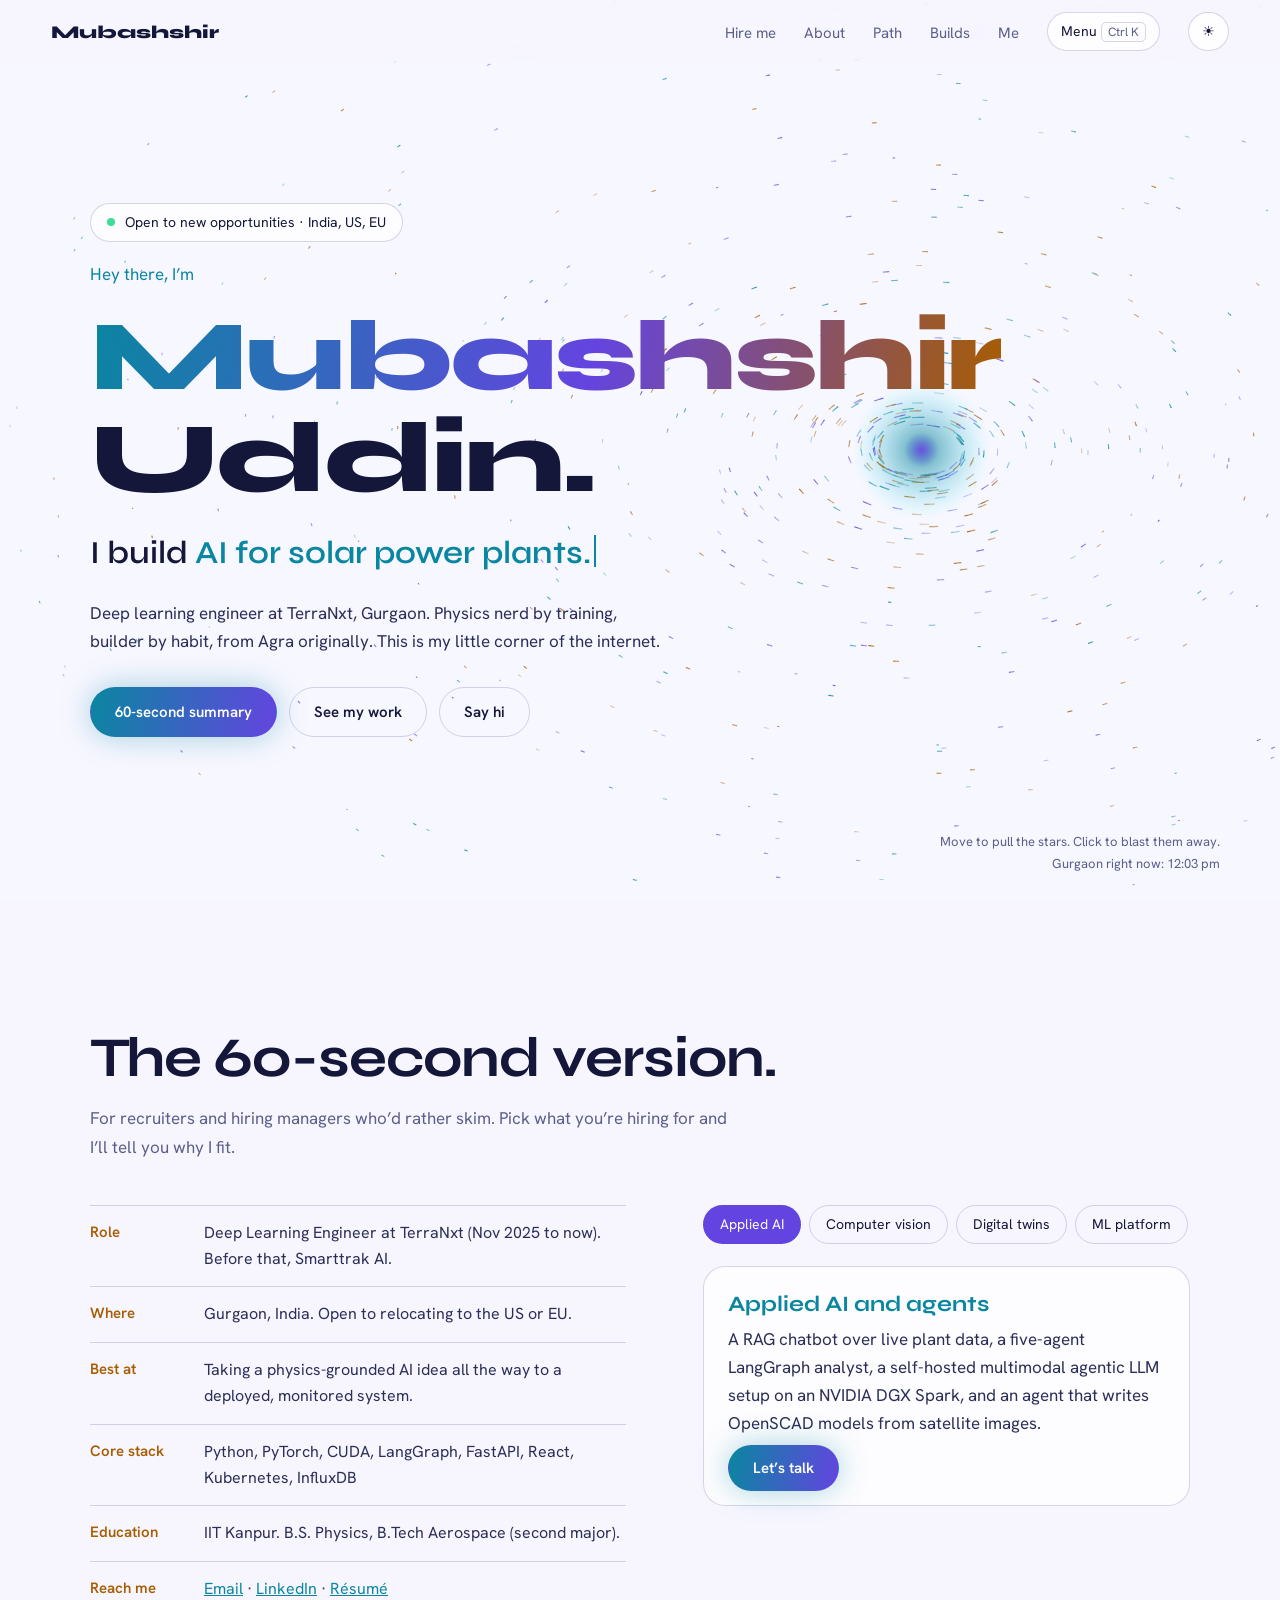
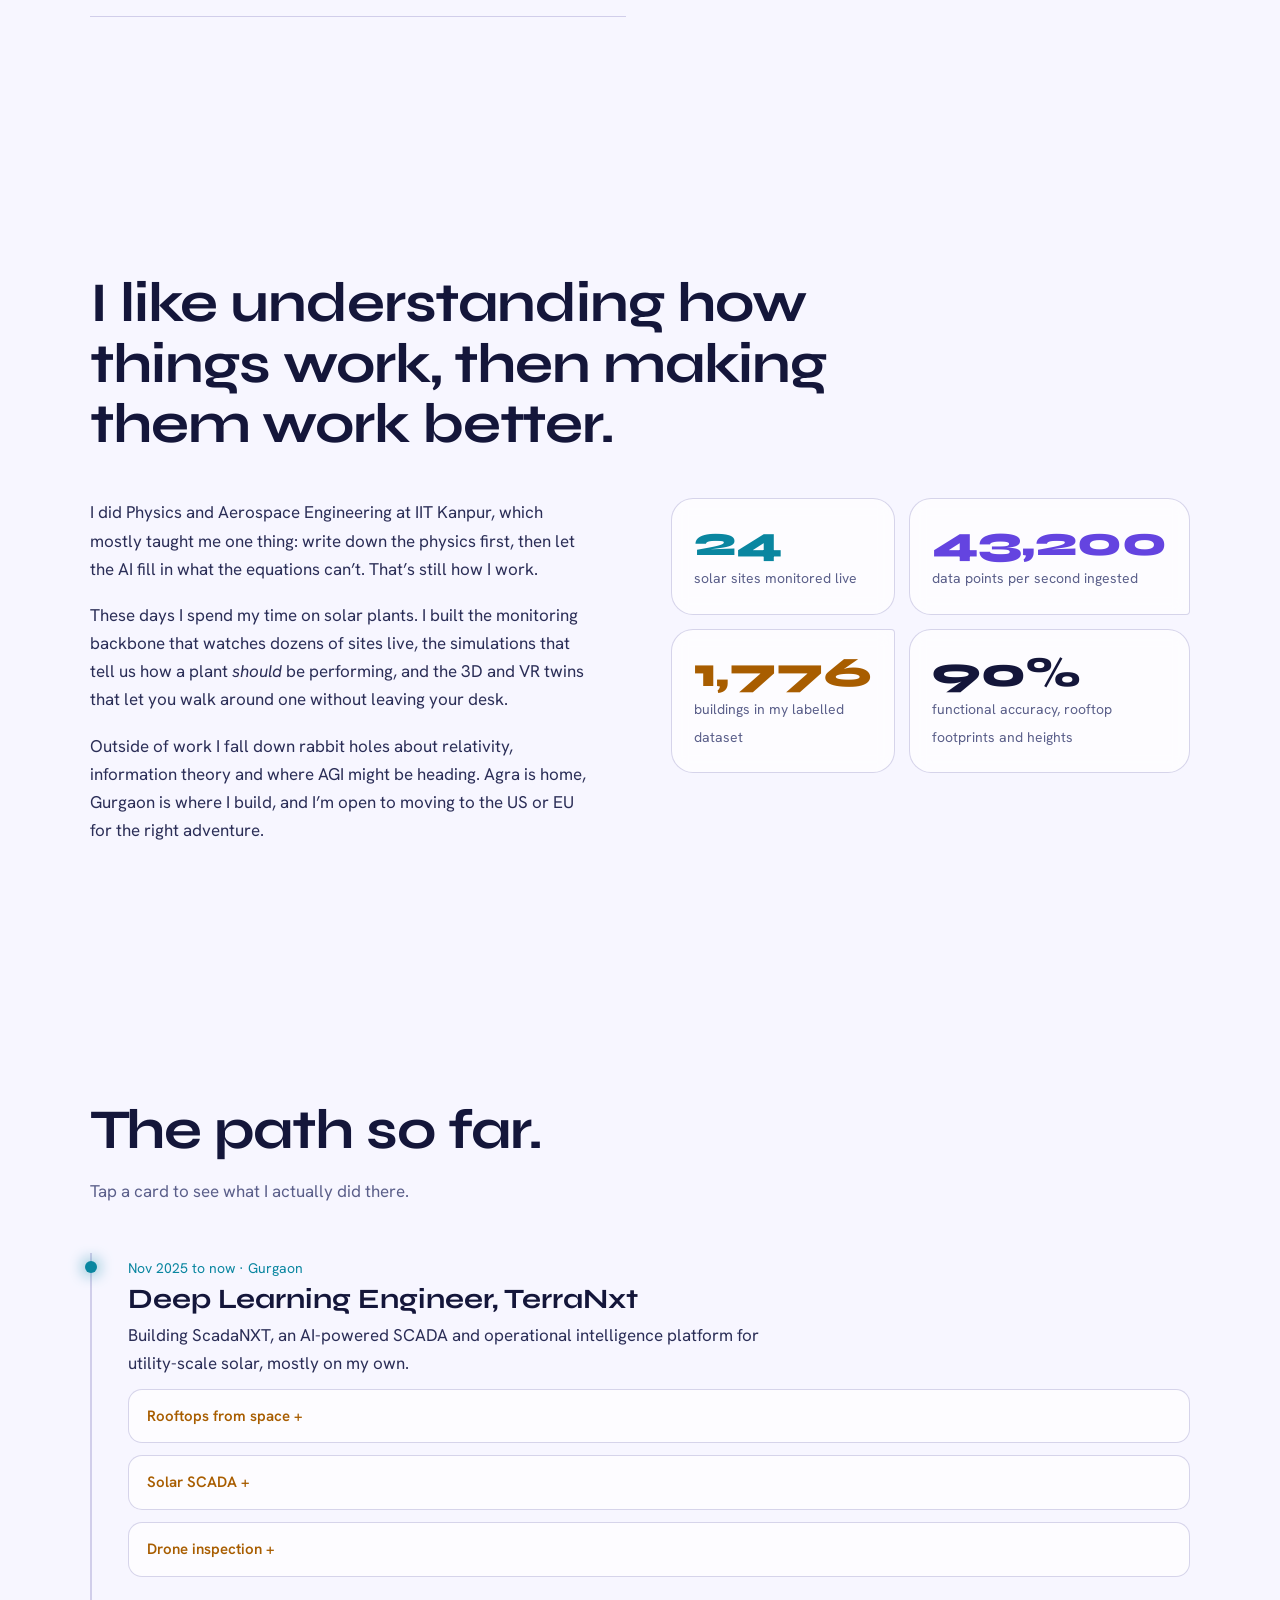
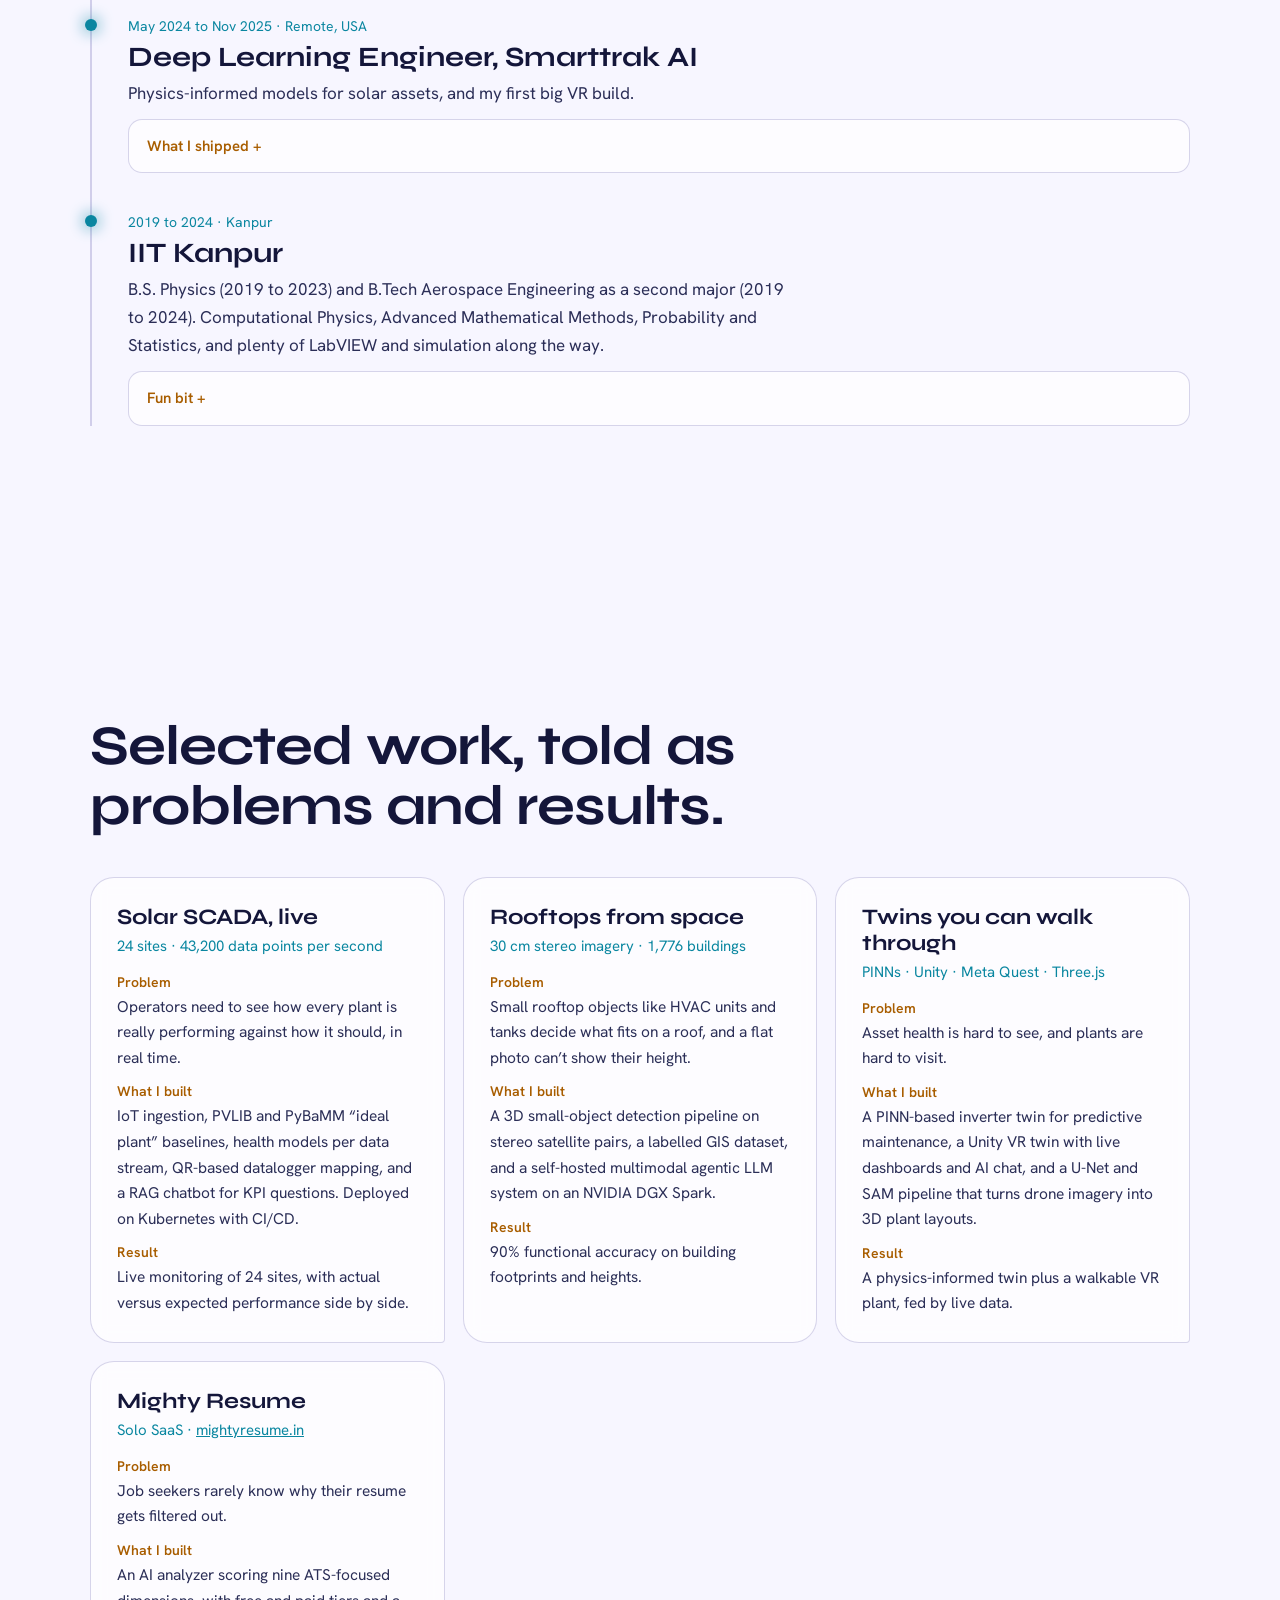
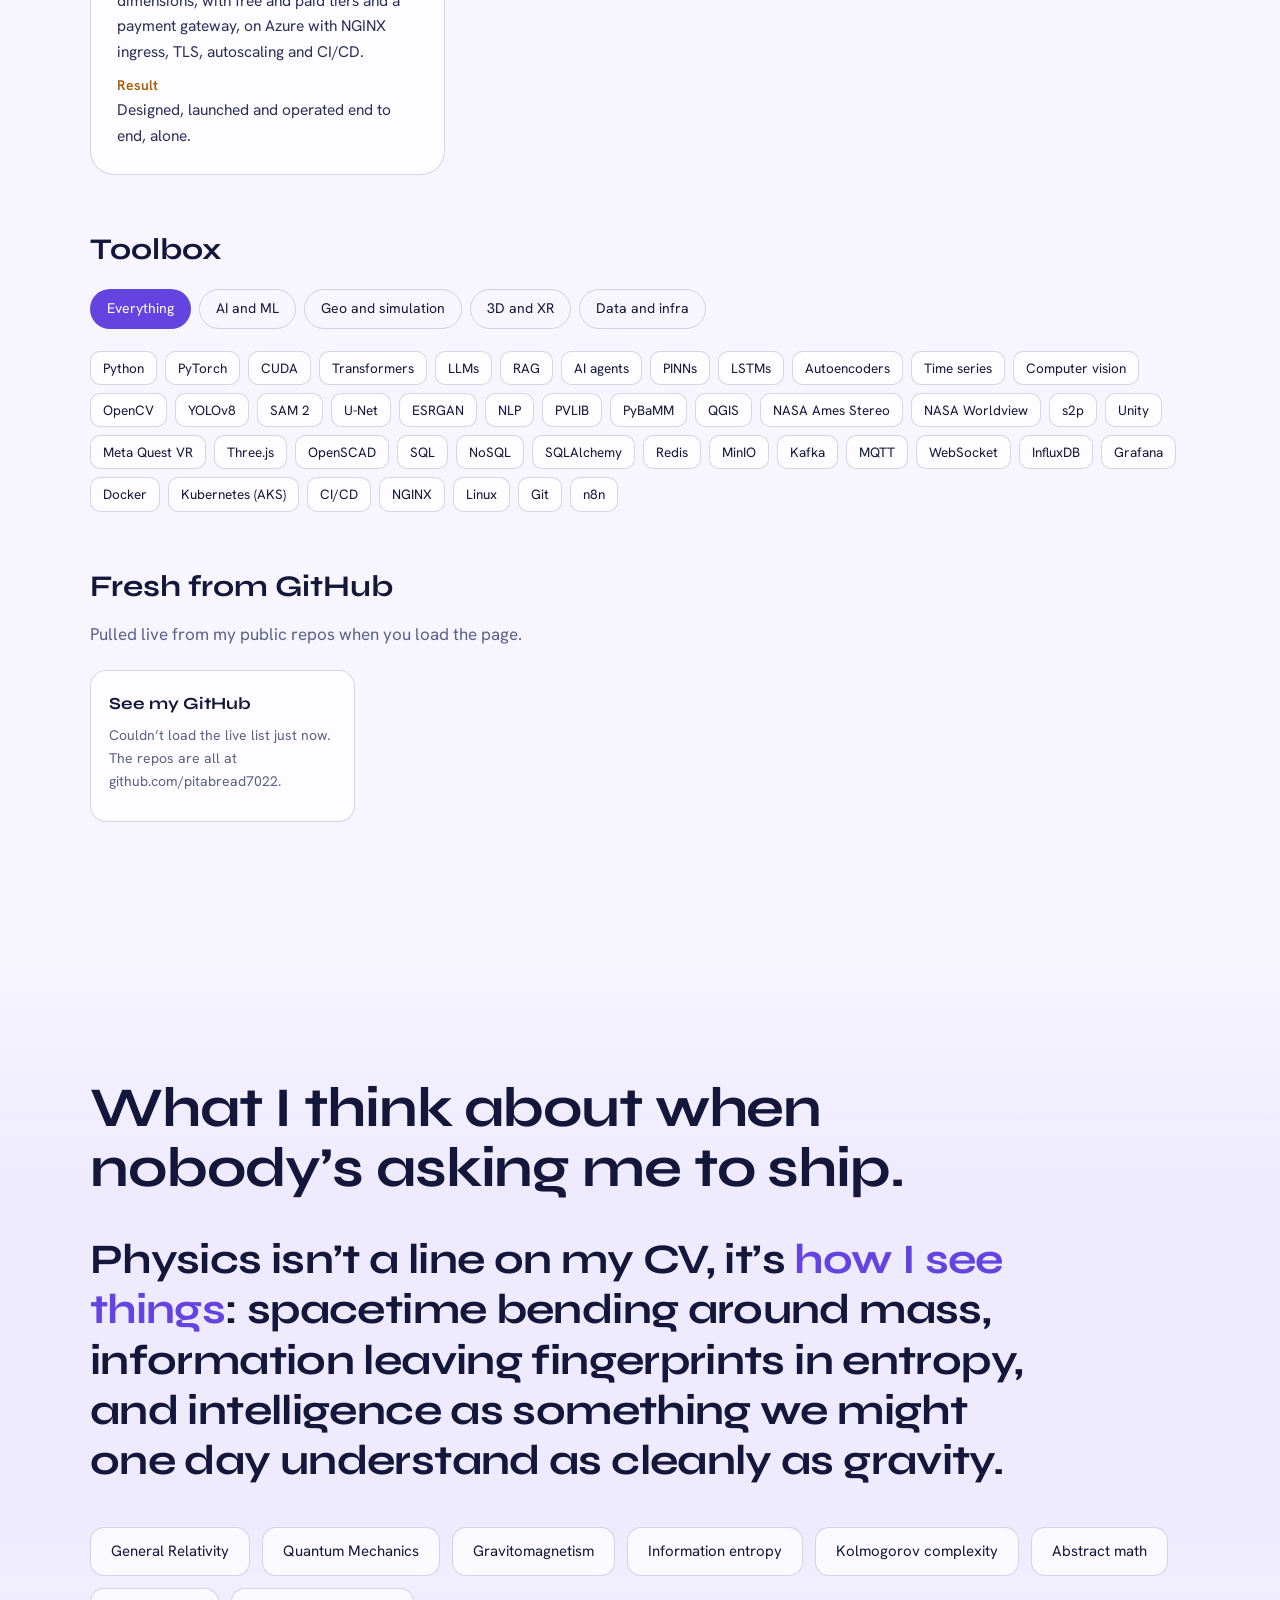
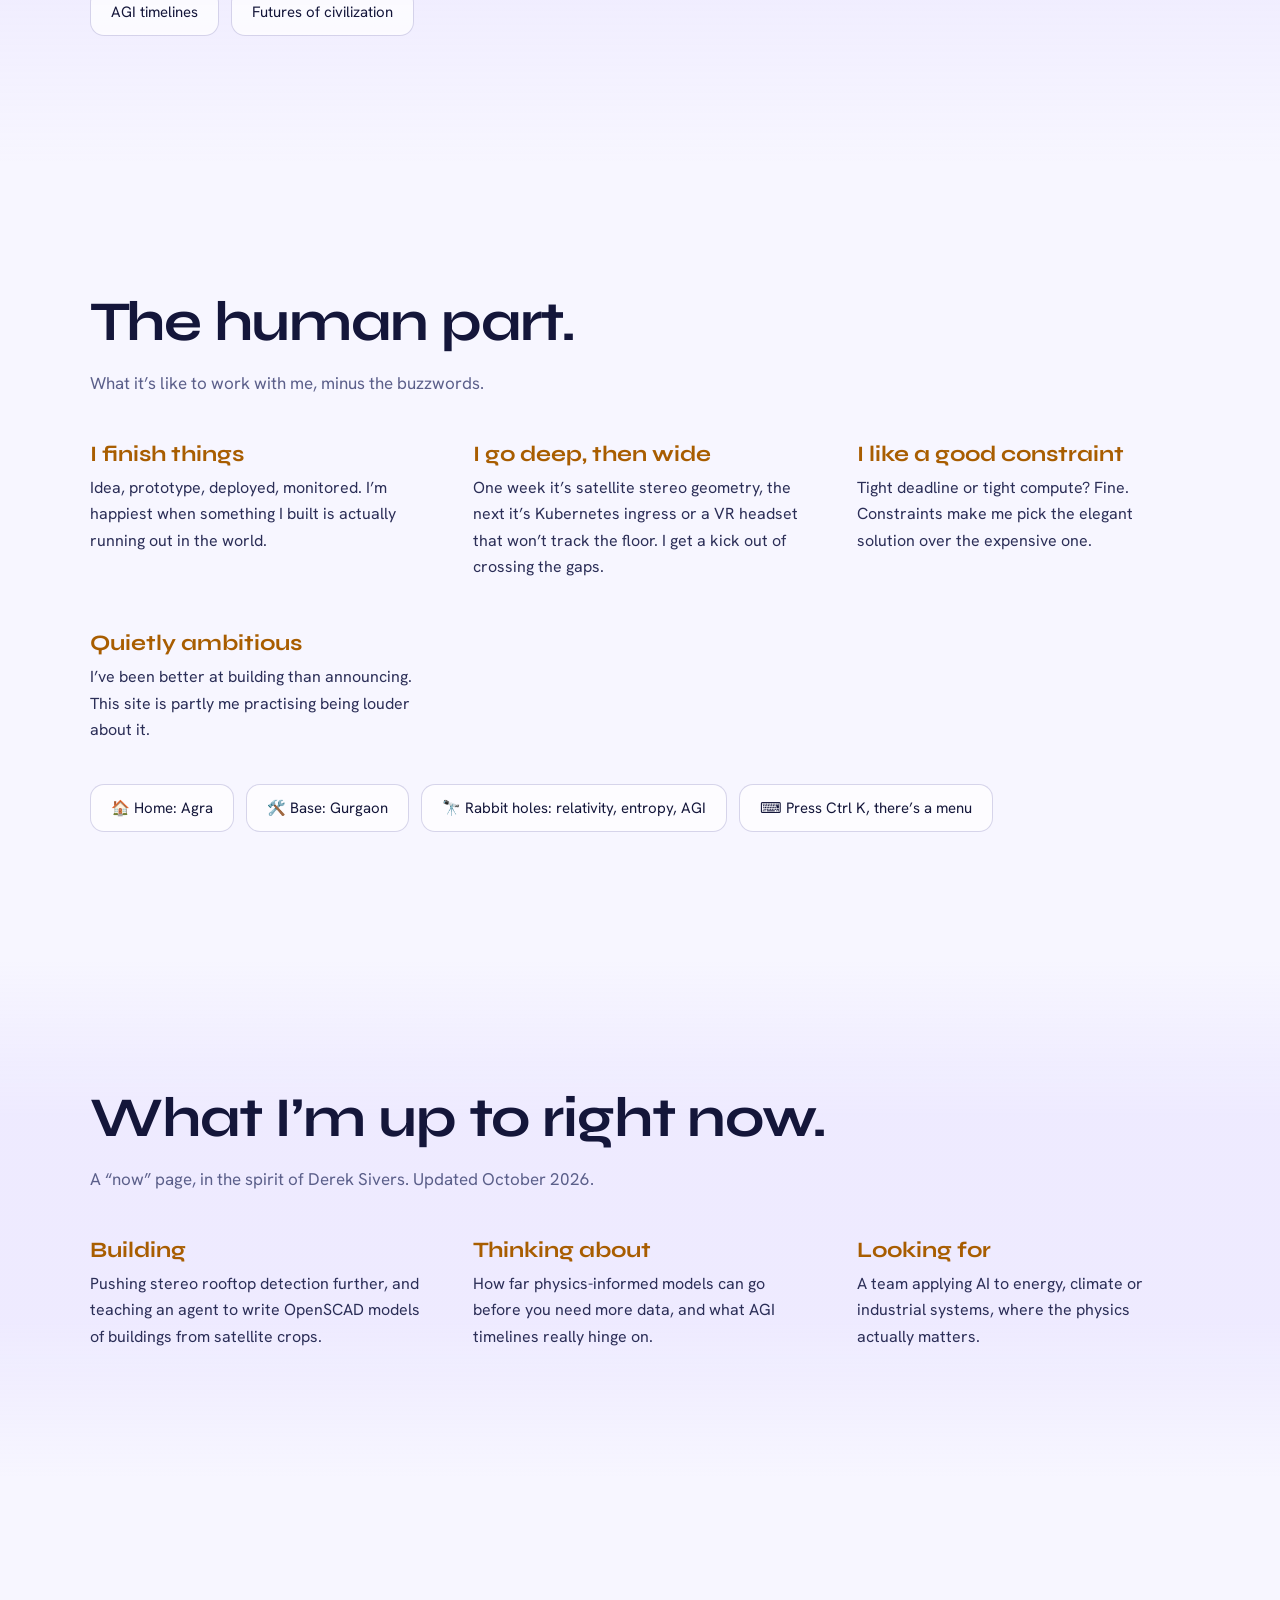
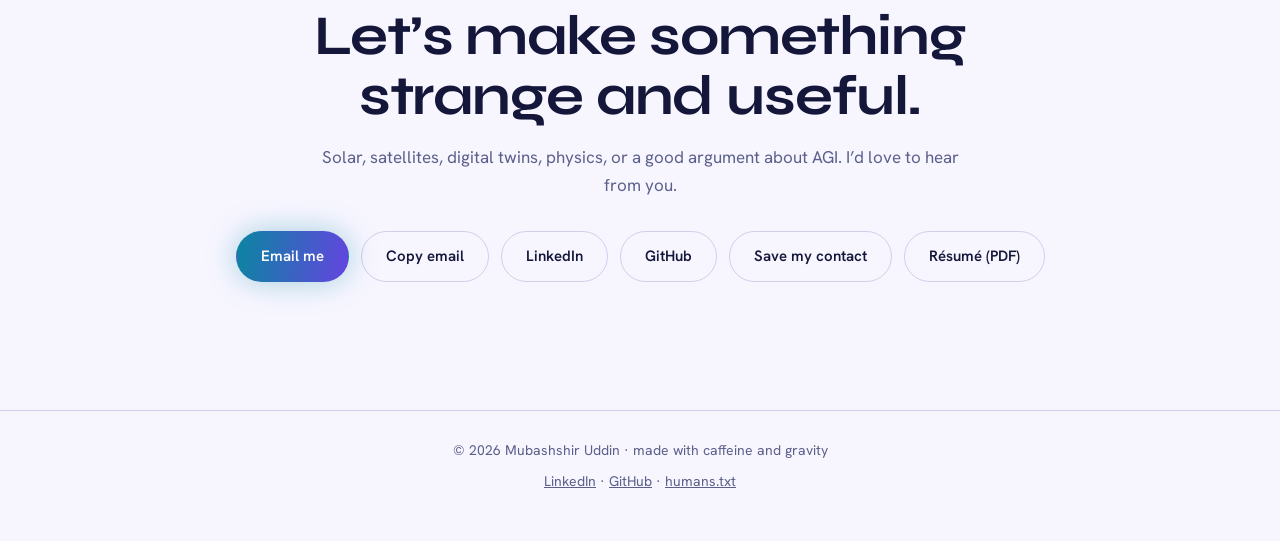
==== commit ae4059e4: "site wide optimization and modernization change seo and features optimized , whole stack change" ====
--- a/index.html
+++ b/index.html
@@ -1,1363 +1,430 @@
 <!DOCTYPE html>
-<html lang="en">
+<html lang="en" data-theme="dark">
 <head>
-  <meta charset="UTF-8" />
-  <meta name="viewport" content="width=device-width, initial-scale=1.0" />
-
-  <!-- Primary SEO -->
-  <title>Mubashshir | Physics-Trained Engineer · AI for Physical Infrastructure</title>
-  <meta name="description" content="Mubashshir — IIT Kanpur physicist and aerospace engineer building AI systems for the physical world. Solar SCADA, physics-informed ML, LLM agents over real sensor data." />
-  <meta name="keywords" content="physics informed machine learning, AI for physical infrastructure, solar SCADA engineer, LangGraph multi-agent systems, IIT Kanpur aerospace, energy AI engineer, physics trained software engineer, founding engineer AI" />
-  <meta name="author" content="Mubashshir" />
-  <meta name="robots" content="index, follow" />
-  <link rel="canonical" href="https://pitabread7022.github.io/" />
-
-  <!-- Open Graph -->
-  <meta property="og:type" content="website" />
-  <meta property="og:title" content="Mubashshir · Physics-Trained Engineer Building AI for Physical Infrastructure" />
-  <meta property="og:description" content="IIT Kanpur Physics & Aerospace. Building production AI systems where physical reality meets machine intelligence — solar energy, sensor telemetry, agentic reasoning." />
-  <meta property="og:url" content="https://pitabread7022.github.io/" />
-  <meta property="og:image" content="https://pitabread7022.github.io/og-image.png" />
-
-  <!-- Twitter Card -->
-  <meta name="twitter:card" content="summary_large_image" />
-  <meta name="twitter:title" content="Mubashshir · Physics-Trained Engineer" />
-  <meta name="twitter:description" content="Building AI systems for physical infrastructure. IIT Kanpur Physics + Aerospace. Solar SCADA, LLM agents, physics-informed ML." />
-
-  <!-- Structured Data -->
-  <script type="application/ld+json">
-  {
-    "@context": "https://schema.org",
-    "@type": "Person",
-    "name": "Mubashshir",
-    "jobTitle": "Physics-Trained Engineer | AI for Physical Infrastructure",
-    "alumniOf": {
-      "@type": "CollegeOrUniversity",
-      "name": "IIT Kanpur"
-    },
-    "knowsAbout": [
-      "Physics-Informed Machine Learning",
-      "Solar Energy Systems",
-      "SCADA Systems",
-      "LangGraph Multi-Agent AI",
-      "Aerospace Engineering",
-      "General Relativity",
-      "Time-Series Forecasting"
-    ],
-    "url": "https://pitabread7022.github.io/",
-    "sameAs": [
-      "https://github.com/pitabread7022",
-      "https://linkedin.com/in/m-uddin",
-      "https://x.com/u_mubashshir"
-    ]
-  }
-  </script>
-
-  <!-- Fonts -->
-  <link rel="preconnect" href="https://fonts.googleapis.com" />
-  <link rel="preconnect" href="https://fonts.gstatic.com" crossorigin />
-  <link href="https://fonts.googleapis.com/css2?family=DM+Mono:ital,wght@0,300;0,400;0,500;1,300&family=Playfair+Display:ital,wght@0,400;0,700;0,900;1,400;1,700&family=DM+Sans:ital,opsz,wght@0,9..40,300;0,9..40,400;0,9..40,500;1,9..40,300&display=swap" rel="stylesheet" />
-
-  <style>
-    /* ── TOKENS ── */
-    :root {
-      --bg:        #080a0f;
-      --surface:   #0d1117;
-      --border:    rgba(255,255,255,0.07);
-      --border-hi: rgba(255,255,255,0.15);
-      --text:      #e8e6e0;
-      --muted:     #6b7280;
-      --accent:    #c8a96e;       /* warm gold — physics/brass instrument energy */
-      --accent2:   #4a9eff;       /* cold blue — computation */
-      --accent3:   #7fffb2;       /* signal green — live data */
-      --glow:      rgba(200,169,110,0.12);
-      --ff-display: 'Playfair Display', Georgia, serif;
-      --ff-mono:    'DM Mono', 'Courier New', monospace;
-      --ff-body:    'DM Sans', sans-serif;
-    }
-
-    *, *::before, *::after { box-sizing: border-box; margin: 0; padding: 0; }
-
-    html { scroll-behavior: smooth; }
-
-    body {
-      background: var(--bg);
-      color: var(--text);
-      font-family: var(--ff-body);
-      font-size: 16px;
-      line-height: 1.7;
-      overflow-x: hidden;
-      -webkit-font-smoothing: antialiased;
-    }
-
-    ::selection { background: var(--accent); color: #000; }
-
-    /* ── NOISE OVERLAY ── */
-    body::before {
-      content: '';
-      position: fixed;
-      inset: 0;
-      background-image: url("data:image/svg+xml,%3Csvg viewBox='0 0 256 256' xmlns='http://www.w3.org/2000/svg'%3E%3Cfilter id='noise'%3E%3CfeTurbulence type='fractalNoise' baseFrequency='0.9' numOctaves='4' stitchTiles='stitch'/%3E%3C/filter%3E%3Crect width='100%25' height='100%25' filter='url(%23noise)' opacity='0.04'/%3E%3C/svg%3E");
-      pointer-events: none;
-      z-index: 1000;
-      opacity: 0.35;
-    }
-
-    /* ── GRID BACKGROUND ── */
-    .grid-bg {
-      position: fixed;
-      inset: 0;
-      background-image:
-        linear-gradient(rgba(255,255,255,0.02) 1px, transparent 1px),
-        linear-gradient(90deg, rgba(255,255,255,0.02) 1px, transparent 1px);
-      background-size: 60px 60px;
-      pointer-events: none;
-      z-index: 0;
-    }
-
-    /* ── LAYOUT ── */
-    .container {
-      max-width: 1100px;
-      margin: 0 auto;
-      padding: 0 2rem;
-      position: relative;
-      z-index: 1;
-    }
-
-    section { padding: 7rem 0; }
-
-    /* ── NAV ── */
-    nav {
-      position: fixed;
-      top: 0;
-      left: 0;
-      right: 0;
-      z-index: 100;
-      padding: 1.25rem 0;
-      border-bottom: 1px solid transparent;
-      transition: all 0.4s ease;
-      backdrop-filter: blur(0px);
-    }
-
-    nav.scrolled {
-      background: rgba(8,10,15,0.92);
-      border-bottom-color: var(--border);
-      backdrop-filter: blur(20px);
-    }
-
-    nav .container {
-      display: flex;
-      align-items: center;
-      justify-content: space-between;
-    }
-
-    .nav-logo {
-      font-family: var(--ff-mono);
-      font-size: 0.85rem;
-      color: var(--accent);
-      letter-spacing: 0.15em;
-      text-transform: uppercase;
-      text-decoration: none;
-    }
-
-    .nav-links {
-      display: flex;
-      gap: 2.5rem;
-      list-style: none;
-    }
-
-    .nav-links a {
-      font-family: var(--ff-mono);
-      font-size: 0.75rem;
-      color: var(--muted);
-      text-decoration: none;
-      letter-spacing: 0.1em;
-      text-transform: uppercase;
-      transition: color 0.2s;
-    }
-
-    .nav-links a:hover { color: var(--text); }
-
-    /* ── HERO ── */
-    #hero {
-      min-height: 100vh;
-      display: flex;
-      align-items: center;
-      padding: 8rem 0 4rem;
-      position: relative;
-    }
-
-    .hero-inner {
-      display: grid;
-      grid-template-columns: 1fr 1fr;
-      gap: 5rem;
-      align-items: center;
-      width: 100%;
-    }
-
-    .hero-tag {
-      font-family: var(--ff-mono);
-      font-size: 0.72rem;
-      letter-spacing: 0.2em;
-      text-transform: uppercase;
-      color: var(--accent);
-      margin-bottom: 1.5rem;
-      display: flex;
-      align-items: center;
-      gap: 0.75rem;
-      opacity: 0;
-      animation: fadeUp 0.8s 0.2s forwards;
-    }
-
-    .hero-tag::before {
-      content: '';
-      display: inline-block;
-      width: 2rem;
-      height: 1px;
-      background: var(--accent);
-    }
-
-    h1.hero-name {
-      font-family: var(--ff-display);
-      font-size: clamp(3.5rem, 6vw, 5.5rem);
-      font-weight: 900;
-      line-height: 1.0;
-      letter-spacing: -0.02em;
-      margin-bottom: 1.5rem;
-      opacity: 0;
-      animation: fadeUp 0.8s 0.35s forwards;
-    }
-
-    h1.hero-name em {
-      font-style: italic;
-      color: var(--accent);
-    }
-
-    .hero-descriptor {
-      font-size: 1.15rem;
-      color: var(--muted);
-      line-height: 1.8;
-      max-width: 480px;
-      margin-bottom: 2.5rem;
-      opacity: 0;
-      animation: fadeUp 0.8s 0.5s forwards;
-    }
-
-    .hero-descriptor strong {
-      color: var(--text);
-      font-weight: 500;
-    }
-
-    .hero-cta {
-      display: flex;
-      gap: 1rem;
-      opacity: 0;
-      animation: fadeUp 0.8s 0.65s forwards;
-      flex-wrap: wrap;
-    }
-
-    .btn {
-      display: inline-flex;
-      align-items: center;
-      gap: 0.5rem;
-      padding: 0.75rem 1.75rem;
-      font-family: var(--ff-mono);
-      font-size: 0.78rem;
-      letter-spacing: 0.1em;
-      text-transform: uppercase;
-      text-decoration: none;
-      border-radius: 2px;
-      transition: all 0.25s;
-      cursor: pointer;
-      border: none;
-    }
-
-    .btn-primary {
-      background: var(--accent);
-      color: #000;
-      font-weight: 500;
-    }
-
-    .btn-primary:hover {
-      background: #e0bf80;
-      transform: translateY(-1px);
-    }
-
-    .btn-ghost {
-      background: transparent;
-      color: var(--text);
-      border: 1px solid var(--border-hi);
-    }
-
-    .btn-ghost:hover {
-      border-color: var(--accent);
-      color: var(--accent);
-    }
-
-    /* Hero right — physics terminal */
-    .hero-visual {
-      opacity: 0;
-      animation: fadeIn 1.2s 0.8s forwards;
-    }
-
-    .terminal {
-      background: var(--surface);
-      border: 1px solid var(--border);
-      border-radius: 4px;
-      overflow: hidden;
-      box-shadow: 0 40px 80px rgba(0,0,0,0.6), 0 0 0 1px rgba(200,169,110,0.08);
-    }
-
-    .terminal-bar {
-      padding: 0.75rem 1rem;
-      background: rgba(255,255,255,0.03);
-      border-bottom: 1px solid var(--border);
-      display: flex;
-      align-items: center;
-      gap: 0.5rem;
-    }
-
-    .dot { width: 10px; height: 10px; border-radius: 50%; }
-    .dot-r { background: #ff5f57; }
-    .dot-y { background: #febc2e; }
-    .dot-g { background: #28c840; }
-
-    .terminal-title {
-      font-family: var(--ff-mono);
-      font-size: 0.7rem;
-      color: var(--muted);
-      margin-left: auto;
-      margin-right: auto;
-      letter-spacing: 0.05em;
-    }
-
-    .terminal-body {
-      padding: 1.5rem;
-      font-family: var(--ff-mono);
-      font-size: 0.78rem;
-      line-height: 2;
-    }
-
-    .t-comment { color: var(--muted); }
-    .t-key { color: var(--accent2); }
-    .t-val { color: var(--accent3); }
-    .t-str { color: var(--accent); }
-    .t-num { color: #f9826c; }
-    .t-section { color: var(--text); font-weight: 500; }
-
-    .cursor {
-      display: inline-block;
-      width: 8px;
-      height: 1em;
-      background: var(--accent3);
-      vertical-align: text-bottom;
-      animation: blink 1s step-end infinite;
-    }
-
-    /* ── SECTION HEADERS ── */
-    .section-label {
-      font-family: var(--ff-mono);
-      font-size: 0.7rem;
-      letter-spacing: 0.25em;
-      text-transform: uppercase;
-      color: var(--accent);
-      margin-bottom: 0.75rem;
-      display: flex;
-      align-items: center;
-      gap: 1rem;
-    }
-
-    .section-label::after {
-      content: '';
-      flex: 1;
-      height: 1px;
-      background: var(--border);
-      max-width: 80px;
-    }
-
-    h2.section-title {
-      font-family: var(--ff-display);
-      font-size: clamp(2.2rem, 4vw, 3.2rem);
-      font-weight: 700;
-      line-height: 1.15;
-      margin-bottom: 1.25rem;
-    }
-
-    .section-sub {
-      color: var(--muted);
-      max-width: 520px;
-      margin-bottom: 3.5rem;
-      font-size: 1.05rem;
-    }
-
-    /* ── ABOUT ── */
-    #about { border-top: 1px solid var(--border); }
-
-    .about-grid {
-      display: grid;
-      grid-template-columns: 1.2fr 1fr;
-      gap: 5rem;
-      align-items: start;
-    }
-
-    .about-text p {
-      color: var(--muted);
-      margin-bottom: 1.25rem;
-      font-size: 1.05rem;
-      line-height: 1.9;
-    }
-
-    .about-text p strong { color: var(--text); font-weight: 500; }
-
-    .about-text .pull-quote {
-      font-family: var(--ff-display);
-      font-style: italic;
-      font-size: 1.4rem;
-      color: var(--text);
-      border-left: 2px solid var(--accent);
-      padding: 0.5rem 0 0.5rem 1.5rem;
-      margin: 2rem 0;
-      line-height: 1.5;
-    }
-
-    .credential-stack {
-      display: flex;
-      flex-direction: column;
-      gap: 1rem;
-    }
-
-    .credential {
-      padding: 1.25rem 1.5rem;
-      background: var(--surface);
-      border: 1px solid var(--border);
-      border-radius: 3px;
-      position: relative;
-      overflow: hidden;
-      transition: border-color 0.3s;
-    }
-
-    .credential:hover { border-color: var(--border-hi); }
-
-    .credential::before {
-      content: '';
-      position: absolute;
-      left: 0;
-      top: 0;
-      bottom: 0;
-      width: 3px;
-      background: var(--accent);
-    }
-
-    .credential-label {
-      font-family: var(--ff-mono);
-      font-size: 0.68rem;
-      letter-spacing: 0.15em;
-      text-transform: uppercase;
-      color: var(--muted);
-      margin-bottom: 0.3rem;
-    }
-
-    .credential-value {
-      font-size: 0.95rem;
-      color: var(--text);
-      font-weight: 500;
-    }
-
-    /* ── SKILLS / STACK ── */
-    #stack { border-top: 1px solid var(--border); }
-
-    .stack-grid {
-      display: grid;
-      grid-template-columns: repeat(3, 1fr);
-      gap: 1.5rem;
-    }
-
-    .stack-card {
-      padding: 2rem;
-      background: var(--surface);
-      border: 1px solid var(--border);
-      border-radius: 3px;
-      transition: all 0.3s;
-      position: relative;
-      overflow: hidden;
-    }
-
-    .stack-card::after {
-      content: '';
-      position: absolute;
-      inset: 0;
-      background: var(--glow);
-      opacity: 0;
-      transition: opacity 0.3s;
-    }
-
-    .stack-card:hover {
-      border-color: rgba(200,169,110,0.3);
-      transform: translateY(-3px);
-    }
-
-    .stack-card:hover::after { opacity: 1; }
-
-    .stack-icon {
-      font-size: 1.6rem;
-      margin-bottom: 1rem;
-      display: block;
-    }
-
-    .stack-card h3 {
-      font-family: var(--ff-display);
-      font-size: 1.15rem;
-      font-weight: 700;
-      margin-bottom: 0.75rem;
-      color: var(--text);
-    }
-
-    .stack-card p {
-      font-size: 0.88rem;
-      color: var(--muted);
-      line-height: 1.7;
-      margin-bottom: 1.25rem;
-    }
-
-    .tag-list {
-      display: flex;
-      flex-wrap: wrap;
-      gap: 0.4rem;
-    }
-
-    .tag {
-      font-family: var(--ff-mono);
-      font-size: 0.65rem;
-      letter-spacing: 0.08em;
-      padding: 0.25rem 0.6rem;
-      border-radius: 2px;
-      background: rgba(255,255,255,0.04);
-      border: 1px solid var(--border);
-      color: var(--muted);
-    }
-
-    .tag.accent { border-color: rgba(200,169,110,0.3); color: var(--accent); background: rgba(200,169,110,0.06); }
-    .tag.blue   { border-color: rgba(74,158,255,0.3);  color: var(--accent2); background: rgba(74,158,255,0.06); }
-    .tag.green  { border-color: rgba(127,255,178,0.3); color: var(--accent3); background: rgba(127,255,178,0.06); }
-
-    /* ── WORK ── */
-    #work { border-top: 1px solid var(--border); }
-
-    .work-list {
-      display: flex;
-      flex-direction: column;
-      gap: 2px;
-    }
-
-    .work-item {
-      display: grid;
-      grid-template-columns: 160px 1fr auto;
-      gap: 2rem;
-      padding: 2rem 0;
-      border-bottom: 1px solid var(--border);
-      align-items: start;
-      transition: all 0.2s;
-    }
-
-    .work-item:hover .work-role { color: var(--accent); }
-
-    .work-period {
-      font-family: var(--ff-mono);
-      font-size: 0.72rem;
-      color: var(--muted);
-      letter-spacing: 0.05em;
-      padding-top: 0.2rem;
-    }
-
-    .work-role {
-      font-family: var(--ff-display);
-      font-size: 1.2rem;
-      font-weight: 700;
-      margin-bottom: 0.25rem;
-      transition: color 0.2s;
-    }
-
-    .work-company {
-      font-family: var(--ff-mono);
-      font-size: 0.78rem;
-      color: var(--accent);
-      margin-bottom: 0.75rem;
-      letter-spacing: 0.05em;
-    }
-
-    .work-desc {
-      font-size: 0.9rem;
-      color: var(--muted);
-      line-height: 1.7;
-    }
-
-    .work-badge {
-      font-family: var(--ff-mono);
-      font-size: 0.65rem;
-      padding: 0.3rem 0.75rem;
-      border: 1px solid var(--border);
-      border-radius: 2px;
-      color: var(--muted);
-      white-space: nowrap;
-      letter-spacing: 0.08em;
-      text-transform: uppercase;
-    }
-
-    /* ── PROJECTS ── */
-    #projects { border-top: 1px solid var(--border); }
-
-    .projects-grid {
-      display: grid;
-      grid-template-columns: repeat(2, 1fr);
-      gap: 1.5rem;
-    }
-
-    .project-card {
-      padding: 2rem;
-      background: var(--surface);
-      border: 1px solid var(--border);
-      border-radius: 3px;
-      transition: all 0.3s;
-      position: relative;
-    }
-
-    .project-card.featured {
-      grid-column: span 2;
-      display: grid;
-      grid-template-columns: 1fr 1fr;
-      gap: 3rem;
-    }
-
-    .project-card:hover {
-      border-color: var(--border-hi);
-      transform: translateY(-2px);
-    }
-
-    .project-label {
-      font-family: var(--ff-mono);
-      font-size: 0.65rem;
-      letter-spacing: 0.18em;
-      text-transform: uppercase;
-      color: var(--accent);
-      margin-bottom: 0.75rem;
-    }
-
-    .project-card h3 {
-      font-family: var(--ff-display);
-      font-size: 1.35rem;
-      font-weight: 700;
-      margin-bottom: 0.75rem;
-    }
-
-    .project-card p {
-      font-size: 0.88rem;
-      color: var(--muted);
-      line-height: 1.75;
-      margin-bottom: 1.25rem;
-    }
-
-    .project-physics {
-      font-family: var(--ff-mono);
-      font-size: 0.78rem;
-      color: var(--accent3);
-      padding: 1rem;
-      background: rgba(127,255,178,0.04);
-      border: 1px solid rgba(127,255,178,0.12);
-      border-radius: 2px;
-      line-height: 1.9;
-    }
-
-    .project-physics .label {
-      color: var(--muted);
-      font-size: 0.68rem;
-      letter-spacing: 0.1em;
-      text-transform: uppercase;
-      margin-bottom: 0.5rem;
-    }
-
-    /* ── THINKING ── */
-    #thinking { border-top: 1px solid var(--border); }
-
-    .thinking-grid {
-      display: grid;
-      grid-template-columns: repeat(3, 1fr);
-      gap: 1.5rem;
-    }
-
-    .thought-card {
-      padding: 1.75rem;
-      border: 1px solid var(--border);
-      border-radius: 3px;
-      transition: border-color 0.3s;
-      position: relative;
-    }
-
-    .thought-card::before {
-      content: attr(data-index);
-      position: absolute;
-      top: 1.25rem;
-      right: 1.5rem;
-      font-family: var(--ff-display);
-      font-size: 3rem;
-      font-weight: 900;
-      color: rgba(255,255,255,0.03);
-      line-height: 1;
-    }
-
-    .thought-card:hover { border-color: var(--border-hi); }
-
-    .thought-card h3 {
-      font-family: var(--ff-display);
-      font-size: 1.1rem;
-      font-weight: 700;
-      margin-bottom: 0.75rem;
-      font-style: italic;
-      color: var(--text);
-    }
-
-    .thought-card p {
-      font-size: 0.85rem;
-      color: var(--muted);
-      line-height: 1.75;
-    }
-
-    /* ── CONTACT ── */
-    #contact {
-      border-top: 1px solid var(--border);
-      background: radial-gradient(ellipse 60% 50% at 50% 100%, rgba(200,169,110,0.06) 0%, transparent 70%);
-    }
-
-    .contact-inner {
-      text-align: center;
-      max-width: 640px;
-      margin: 0 auto;
-    }
-
-    .contact-inner h2 {
-      font-family: var(--ff-display);
-      font-size: clamp(2.5rem, 5vw, 4rem);
-      font-weight: 900;
-      margin-bottom: 1rem;
-      line-height: 1.1;
-    }
-
-    .contact-inner h2 em {
-      font-style: italic;
-      color: var(--accent);
-    }
-
-    .contact-inner p {
-      color: var(--muted);
-      margin-bottom: 2.5rem;
-      font-size: 1.05rem;
-    }
-
-    .contact-links {
-      display: flex;
-      justify-content: center;
-      gap: 1.5rem;
-      flex-wrap: wrap;
-    }
-
-    .contact-link {
-      display: flex;
-      align-items: center;
-      gap: 0.6rem;
-      font-family: var(--ff-mono);
-      font-size: 0.78rem;
-      letter-spacing: 0.1em;
-      color: var(--muted);
-      text-decoration: none;
-      padding: 0.75rem 1.25rem;
-      border: 1px solid var(--border);
-      border-radius: 2px;
-      transition: all 0.25s;
-      text-transform: uppercase;
-    }
-
-    .contact-link:hover {
-      color: var(--accent);
-      border-color: rgba(200,169,110,0.4);
-    }
-
-    /* ── FOOTER ── */
-    footer {
-      border-top: 1px solid var(--border);
-      padding: 2rem 0;
-    }
-
-    footer .container {
-      display: flex;
-      justify-content: space-between;
-      align-items: center;
-    }
-
-    footer p {
-      font-family: var(--ff-mono);
-      font-size: 0.7rem;
-      color: var(--muted);
-      letter-spacing: 0.05em;
-    }
-
-    /* ── DIVIDER ── */
-    .physics-divider {
-      text-align: center;
-      padding: 3rem 0;
-      font-family: var(--ff-mono);
-      font-size: 0.8rem;
-      color: rgba(255,255,255,0.06);
-      letter-spacing: 0.3em;
-    }
-
-    /* ── ANIMATIONS ── */
-    @keyframes fadeUp {
-      from { opacity: 0; transform: translateY(20px); }
-      to   { opacity: 1; transform: translateY(0); }
-    }
-
-    @keyframes fadeIn {
-      from { opacity: 0; }
-      to   { opacity: 1; }
-    }
-
-    @keyframes blink {
-      50% { opacity: 0; }
-    }
-
-    /* scroll-reveal */
-    .reveal {
-      opacity: 0;
-      transform: translateY(24px);
-      transition: opacity 0.7s ease, transform 0.7s ease;
-    }
-
-    .reveal.visible {
-      opacity: 1;
-      transform: translateY(0);
-    }
-
-    /* ── RESPONSIVE ── */
-    @media (max-width: 900px) {
-      .hero-inner      { grid-template-columns: 1fr; gap: 3rem; }
-      .hero-visual     { display: none; }
-      .about-grid      { grid-template-columns: 1fr; gap: 3rem; }
-      .stack-grid      { grid-template-columns: 1fr; }
-      .thinking-grid   { grid-template-columns: 1fr; }
-      .projects-grid   { grid-template-columns: 1fr; }
-      .project-card.featured { grid-column: span 1; grid-template-columns: 1fr; gap: 1.5rem; }
-      .work-item       { grid-template-columns: 1fr; gap: 0.5rem; }
-      .work-badge      { display: none; }
-      .nav-links       { display: none; }
-    }
-    /* Add this under your existing about styles inside <style> */
-    .profile-photo {
-      width: 50%;
-      height: auto;
-      max-width: 320px; /* Adjust to preferred maximum width */
-      border-radius: 4px;
-      border: 1px solid var(--border-hi);
-      display: block;
-      object-fit: cover;
-    }
-
-    .image-placeholder {
-      width: 100%;
-      max-width: 320px;
-      height: 320px;
-      background: var(--surface);
-      border: 1px solid var(--border);
-      border-radius: 4px;
-      display: flex;
-      flex-direction: column;
-      align-items: center;
-      justify-content: center;
-      color: var(--muted);
-      gap: 0.5rem;
-    }
-  </style>
+<meta charset="utf-8">
+<meta name="viewport" content="width=device-width, initial-scale=1">
+<title>Mubashshir Uddin — Deep Learning Engineer | Solar AI, Computer Vision, Digital Twins</title>
+<meta name="description" content="Mubashshir Uddin, deep learning engineer in Gurgaon. AI for solar plants, satellite imagery and digital twins. IIT Kanpur. Open to opportunities.">
+<meta property="og:title" content="Mubashshir Uddin — Deep Learning Engineer">
+<meta property="og:description" content="Solar SCADA, satellite vision, digital twins. IIT Kanpur physics and aerospace. Open to opportunities.">
+<meta property="og:type" content="website">
+<meta property="og:url" content="https://pitabread7022.github.io/">
+<meta property="og:image" content="https://pitabread7022.github.io/og-image.png">
+<meta property="og:image:width" content="1200"><meta property="og:image:height" content="630">
+<meta name="twitter:card" content="summary_large_image">
+<meta name="twitter:title" content="Mubashshir Uddin — Deep Learning Engineer">
+<meta name="twitter:description" content="AI for solar plants, satellite imagery and digital twins.">
+<meta name="twitter:image" content="https://pitabread7022.github.io/og-image.png">
+<link rel="canonical" href="https://pitabread7022.github.io/">
+<link rel="manifest" href="manifest.webmanifest">
+<meta name="robots" content="index,follow,max-image-preview:large">
+<meta name="author" content="Mubashshir Uddin">
+<meta name="referrer" content="strict-origin-when-cross-origin">
+<meta name="theme-color" content="#05060d">
+<link rel="icon" href="favicon.svg" type="image/svg+xml"><link rel="apple-touch-icon" href="icon-192.png">
+<script type="application/ld+json">{"@context":"https://schema.org","@type":"ProfilePage","url":"https://pitabread7022.github.io/","mainEntity":{"@type":"Person","name":"Mubashshir Uddin","jobTitle":"Deep Learning Engineer","description":"Deep learning engineer building AI for solar plants, satellite imagery and digital twins.","url":"https://pitabread7022.github.io/","worksFor":{"@type":"Organization","name":"TerraNxt"},"alumniOf":{"@type":"CollegeOrUniversity","name":"Indian Institute of Technology Kanpur"},"homeLocation":{"@type":"Place","name":"Agra, India"},"address":{"@type":"PostalAddress","addressLocality":"Gurgaon","addressCountry":"IN"},"knowsAbout":["Deep learning","Computer vision","Physics-informed neural networks","Solar energy","SCADA","Digital twins","Satellite imagery","LLM agents","Kubernetes"],"sameAs":["https://github.com/pitabread7022","https://linkedin.com/in/m-uddin","https://mightyresume.in"]}}</script>
+<script>try{var t=localStorage.getItem('theme')||(matchMedia('(prefers-color-scheme: light)').matches?'light':'dark');document.documentElement.dataset.theme=t}catch(e){}</script>
+<link rel="preconnect" href="https://fonts.googleapis.com"><link rel="preconnect" href="https://fonts.gstatic.com" crossorigin>
+<link href="https://fonts.googleapis.com/css2?family=Hanken+Grotesk:wght@300;400;500;600&family=Syne:wght@600;700;800&display=swap" rel="stylesheet">
+<style>
+:root{--bg:#05060d;--bg2:rgba(22,26,69,.5);--aur:#6ff2ff;--lil:#b9a6ff;--gold:#ffd89a;--text:#e9ecff;--soft:#cfd3f3;--mut:#9aa0c8;--line:rgba(185,166,255,.2);--glass:rgba(14,17,40,.6);--btn:#05060d;--d:'Syne',system-ui,sans-serif;--b:'Hanken Grotesk',system-ui,sans-serif}
+[data-theme=light]{--bg:#f7f6ff;--bg2:rgba(185,166,255,.14);--aur:#0a86a0;--lil:#6444e0;--gold:#a85d00;--text:#14163a;--soft:#2b2e57;--mut:#5b5f8a;--line:rgba(60,50,150,.2);--glass:rgba(255,255,255,.7);--btn:#fff}
+*{box-sizing:border-box;margin:0;padding:0}
+html{scroll-behavior:smooth;scroll-padding-top:70px}
+body{background:var(--bg);color:var(--text);font:17px/1.65 var(--b);overflow-x:hidden;transition:background .4s,color .4s}
+body::before{content:"";position:fixed;inset:0;z-index:-2;background:radial-gradient(60% 50% at 80% 0,color-mix(in srgb,var(--aur) 14%,transparent),transparent 70%),radial-gradient(70% 60% at 8% 45%,color-mix(in srgb,var(--lil) 16%,transparent),transparent 70%),radial-gradient(70% 50% at 65% 100%,color-mix(in srgb,var(--gold) 12%,transparent),transparent 70%)}
+a{color:inherit}button{font:inherit;color:inherit;cursor:pointer}
+:focus-visible{outline:2px solid var(--aur);outline-offset:3px;border-radius:6px}
+::selection{background:var(--lil);color:#fff}
+#bar{position:fixed;top:0;left:0;height:3px;width:0;background:linear-gradient(90deg,var(--aur),var(--lil),var(--gold));z-index:50}
+nav{position:fixed;top:0;left:0;right:0;z-index:30;display:flex;justify-content:space-between;align-items:center;gap:12px;padding:12px clamp(16px,4vw,52px);backdrop-filter:blur(14px);background:color-mix(in srgb,var(--bg) 70%,transparent)}
+.mark{font:800 18px var(--d);text-decoration:none}
+nav ul{display:flex;gap:clamp(12px,2.4vw,28px);list-style:none;align-items:center}
+nav a.l{text-decoration:none;color:var(--mut);font-size:15px}nav a.l:hover{color:var(--aur)}
+.ic{border:1px solid var(--line);background:var(--glass);border-radius:999px;padding:7px 13px;font-size:14px;transition:transform .2s,border-color .2s}
+.ic:hover{border-color:var(--aur);transform:translateY(-1px)}
+kbd{font:12px var(--b);border:1px solid var(--line);border-radius:5px;padding:1px 6px;color:var(--mut)}
+@media(max-width:760px){nav ul li.hm{display:none}}
+.hero{position:relative;min-height:100svh;display:flex;align-items:center;padding:110px clamp(20px,7vw,110px) 70px;isolation:isolate}
+#field{position:absolute;inset:0;width:100%;height:100%;z-index:-1}
+.hc{max-width:900px}
+.hi{color:var(--aur);margin-bottom:18px;opacity:0;animation:up 1s .2s forwards}
+h1{font:800 clamp(40px,8vw,100px)/1.02 var(--d);letter-spacing:-.025em;opacity:0;animation:up 1.2s .4s forwards}
+.grad{background:linear-gradient(100deg,var(--aur),var(--lil) 55%,var(--gold));-webkit-background-clip:text;background-clip:text;color:transparent}
+.type{font:600 clamp(20px,3vw,32px)/1.3 var(--d);margin-top:22px;min-height:1.4em;opacity:0;animation:up 1s .8s forwards}
+.type b{font-weight:600;color:var(--aur)}.caret{display:inline-block;width:2px;height:1em;background:var(--aur);margin-left:3px;vertical-align:-.12em;animation:bl 1s steps(1) infinite}
+@keyframes bl{50%{opacity:0}}@keyframes up{from{opacity:0;transform:translateY(20px)}to{opacity:1;transform:none}}
+.lede{max-width:580px;margin-top:22px;color:var(--soft);opacity:0;animation:up 1s 1s forwards}
+.cta{display:flex;flex-wrap:wrap;gap:12px;margin-top:32px;opacity:0;animation:up 1s 1.2s forwards}
+.btn{padding:12px 24px;border-radius:999px;text-decoration:none;font-weight:600;font-size:15px;border:1px solid var(--line);background:transparent}
+.btn.p{background:linear-gradient(100deg,var(--aur),var(--lil));color:var(--btn);border-color:transparent;box-shadow:0 0 30px color-mix(in srgb,var(--aur) 35%,transparent)}
+.btn:hover{transform:translateY(-2px)}
+.hint{position:absolute;right:clamp(18px,5vw,60px);bottom:26px;color:var(--mut);font-size:13px;text-align:right}
+.s{padding:clamp(64px,10vw,130px) clamp(20px,7vw,110px)}.w{max-width:1100px;margin:0 auto}
+h2{font:700 clamp(30px,5vw,56px)/1.08 var(--d);letter-spacing:-.02em;max-width:820px}
+.sub{color:var(--mut);max-width:640px;margin-top:16px}
+.split{display:grid;grid-template-columns:1.1fr 1fr;gap:clamp(28px,6vw,80px);margin-top:44px;align-items:start}
+@media(max-width:820px){.split{grid-template-columns:1fr}}
+.pr p{color:var(--soft);max-width:62ch}.pr p+p{margin-top:1.1em}
+.stats{display:grid;grid-template-columns:repeat(2,1fr);gap:14px}
+.stat{padding:22px;border-radius:22px;border:1px solid var(--line);background:var(--glass);backdrop-filter:blur(8px)}
+.stat:nth-child(2){border-radius:22px 22px 4px 22px}.stat:nth-child(3){border-radius:22px 4px 22px 22px}
+.stat b{display:block;font:800 clamp(28px,3.6vw,42px)/1 var(--d)}.stat span{font-size:14px;color:var(--mut)}
+.stat:nth-child(1) b{color:var(--aur)}.stat:nth-child(2) b{color:var(--lil)}.stat:nth-child(3) b{color:var(--gold)}.stat:nth-child(4) b{color:var(--text)}
+.tl{margin-top:48px;border-left:2px solid var(--line);padding-left:clamp(18px,3vw,36px)}
+.it{position:relative;margin-bottom:34px}
+.it::before{content:"";position:absolute;left:calc(-1*clamp(18px,3vw,36px) - 7px);top:8px;width:12px;height:12px;border-radius:50%;background:var(--aur);box-shadow:0 0 16px var(--aur)}
+.when{font-size:14px;color:var(--aur)}.it h3{font:700 clamp(21px,2.6vw,28px)/1.2 var(--d);margin:2px 0 4px}
+.it>p{color:var(--soft);max-width:66ch}
+details{margin-top:12px;border:1px solid var(--line);border-radius:14px;background:var(--glass);padding:4px 18px}
+summary{cursor:pointer;padding:10px 0;color:var(--gold);font-weight:600;font-size:15px;list-style:none}summary::-webkit-details-marker{display:none}summary::after{content:" +";}details[open] summary::after{content:" −"}
+details ul{padding:0 0 14px 18px;color:var(--soft);font-size:15.5px}details li{margin-top:7px}
+.proj{display:grid;grid-template-columns:minmax(170px,.5fr) 1fr;gap:clamp(14px,4vw,56px);padding:26px 0;border-top:1px solid var(--line)}
+.proj:last-child{border-bottom:1px solid var(--line)}.proj h4{font:700 20px/1.25 var(--d)}.proj h4 small{display:block;font:400 14px var(--b);color:var(--aur);margin-top:5px}
+.proj p{color:var(--soft);font-size:16px;max-width:64ch}@media(max-width:700px){.proj{grid-template-columns:1fr}}
+.lab{margin-top:56px}.lab h3{font:700 clamp(22px,2.6vw,30px) var(--d)}
+.chips{display:flex;flex-wrap:wrap;gap:8px;margin:22px 0}
+.chip{padding:7px 16px;border-radius:999px;border:1px solid var(--line);background:transparent;font-size:14px}
+.chip[aria-pressed=true]{background:var(--lil);color:#fff;border-color:transparent}
+.tags{display:flex;flex-wrap:wrap;gap:8px}.tag{font-size:13.5px;padding:5px 12px;border-radius:10px;border:1px solid var(--line);background:var(--glass);transition:opacity .3s,transform .3s}
+.tag.off{opacity:.12;transform:scale(.94)}
+.repos{display:grid;grid-template-columns:repeat(auto-fill,minmax(260px,1fr));gap:14px;margin-top:22px}
+.repo{display:block;padding:18px;border-radius:16px;border:1px solid var(--line);background:var(--glass);text-decoration:none;transition:transform .2s,border-color .2s}
+.repo:hover{transform:translateY(-3px);border-color:var(--aur)}.repo b{font-family:var(--d)}.repo p{font-size:14px;color:var(--mut);margin:6px 0 10px}.repo i{font-style:normal;font-size:13px;color:var(--gold)}
+.cos{background:linear-gradient(180deg,transparent,var(--bg2) 30%,var(--bg2) 70%,transparent)}
+.big{font:700 clamp(24px,3.6vw,42px)/1.2 var(--d);letter-spacing:-.015em;max-width:940px;margin-top:36px}.big span{color:var(--lil)}
+.hum{display:grid;grid-template-columns:repeat(auto-fit,minmax(250px,1fr));gap:clamp(22px,4vw,50px);margin-top:44px}
+.hum h3{font:700 22px var(--d);margin-bottom:8px;color:var(--gold)}.hum p{color:var(--soft);font-size:16px}
+.facts{display:flex;flex-wrap:wrap;gap:12px;margin-top:40px}
+.fact{padding:11px 20px;border-radius:14px;border:1px solid var(--line);background:var(--glass);font-size:15px}
+.end{text-align:center}.end h2,.end .sub{margin-inline:auto}
+.links{display:flex;justify-content:center;flex-wrap:wrap;gap:12px;margin-top:32px}
+footer{text-align:center;color:var(--mut);font-size:14px;padding:28px 20px 48px;border-top:1px solid var(--line)}
+#pal{position:fixed;inset:0;z-index:60;display:none;align-items:flex-start;justify-content:center;padding-top:14vh;background:rgba(5,6,13,.6);backdrop-filter:blur(6px)}
+#pal.open{display:flex}
+#pbox{width:min(560px,92vw);border-radius:20px;border:1px solid var(--line);background:var(--bg);box-shadow:0 30px 80px rgba(0,0,0,.5);overflow:hidden}
+#pin{width:100%;padding:18px 22px;background:transparent;border:0;border-bottom:1px solid var(--line);color:var(--text);font:17px var(--b);outline:0}
+#plist{list-style:none;max-height:50vh;overflow:auto;padding:8px}
+#plist li{padding:11px 14px;border-radius:10px;cursor:pointer;display:flex;justify-content:space-between;font-size:15px}
+#plist li.sel{background:color-mix(in srgb,var(--lil) 22%,transparent)}#plist small{color:var(--mut)}
+#toast{position:fixed;left:50%;bottom:28px;transform:translate(-50%,30px);opacity:0;background:var(--text);color:var(--bg);padding:10px 20px;border-radius:999px;font-size:14px;z-index:70;transition:.3s;pointer-events:none}
+#toast.on{opacity:1;transform:translate(-50%,0)}
+.sr{position:absolute;width:1px;height:1px;overflow:hidden;clip:rect(0 0 0 0);white-space:nowrap}
+.skip{position:fixed;left:12px;top:-60px;z-index:80;background:var(--lil);color:#fff;padding:10px 16px;border-radius:10px;transition:top .2s}.skip:focus{top:12px}
+.pill{display:inline-flex;align-items:center;gap:10px;padding:7px 16px;border-radius:999px;border:1px solid var(--line);background:var(--glass);font-size:14px;margin-bottom:18px;opacity:0;animation:up 1s .1s forwards}
+.pill i{width:8px;height:8px;border-radius:50%;background:#3ddc97;animation:pu 2s infinite}
+@keyframes pu{0%{box-shadow:0 0 0 0 rgba(61,220,151,.6)}70%,100%{box-shadow:0 0 0 9px rgba(61,220,151,0)}}
+.qf div{display:grid;grid-template-columns:100px 1fr;gap:14px;padding:14px 0;border-bottom:1px solid var(--line)}.qf div:first-child{border-top:1px solid var(--line)}
+.qf dt{color:var(--gold);font-weight:600;font-size:15px}.qf dd{color:var(--soft);font-size:16px}
+.qf a,.lk{color:var(--aur);background:none;border:0;padding:0;text-decoration:underline;cursor:pointer}
+.fit .chips{margin-top:0}.pitch{padding:24px;border-radius:22px;border:1px solid var(--line);background:var(--glass)}
+.pitch h3{font:700 22px var(--d);color:var(--aur);margin-bottom:8px}.pitch p{color:var(--soft);margin-bottom:16px}
+.cs-wrap{display:grid;grid-template-columns:repeat(auto-fit,minmax(300px,1fr));gap:18px;margin-top:40px}
+.cs{padding:26px;border-radius:24px;border:1px solid var(--line);background:var(--glass);backdrop-filter:blur(8px)}.cs:nth-child(odd){border-radius:24px 24px 4px 24px}
+.cs h3{font:700 22px var(--d)}.cs .oc{color:var(--aur);font-size:15px;margin:4px 0 12px}.cs dt{color:var(--gold);font-size:14px;font-weight:600;margin-top:10px}.cs dd{color:var(--soft);font-size:15.5px}.cs a{color:var(--aur)}
+#cv{display:none}
+@media print{body{background:#fff!important}body::before{display:none}body>*:not(#cv){display:none!important}#cv{display:block!important;color:#111;font:10.5pt/1.45 Georgia,'Times New Roman',serif}#cv .n{font:700 22pt Georgia,serif}#cv h4{font:700 11pt Georgia,serif;border-bottom:1px solid #999;margin:12px 0 5px;padding-bottom:2px}#cv p,#cv li{margin:2px 0}#cv ul{padding-left:18px}}
+@media(prefers-reduced-motion:reduce){*{animation:none!important;transition:none!important;scroll-behavior:auto!important}.hi,h1,.type,.lede,.cta{opacity:1}}
+</style>
 </head>
-
 <body>
-  <div class="grid-bg"></div>
-
-  <!-- NAV -->
-  <nav id="nav">
-    <div class="container">
-      <a href="#" class="nav-logo">M. // Engineer</a>
-      <ul class="nav-links">
-        <li><a href="#about">About</a></li>
-        <li><a href="#stack">Stack</a></li>
-        <li><a href="#work">Work</a></li>
-        <li><a href="#projects">Projects</a></li>
-        <li><a href="#contact">Contact</a></li>
-      </ul>
-    </div>
-  </nav>
-
-  <!-- HERO -->
-  <section id="hero">
-    <div class="container">
-      <div class="hero-inner">
-        <div class="hero-left">
-          <div class="hero-tag">Physics + Engineering + AI</div>
-          <h1 class="hero-name">
-            Building AI for the<br /><em>Physical World.</em>
-          </h1>
-          <p class="hero-descriptor">
-            <strong>IIT Kanpur · Physics & Aerospace Engineering.</strong><br />
-            I build production AI systems that reason about physical reality — solar energy infrastructure, sensor telemetry, simulation engines, and agentic intelligence over real-world data.
-          </p>
-          <div class="hero-cta">
-            <a href="#projects" class="btn btn-primary">See the Work</a>
-            <a href="#contact" class="btn btn-ghost">Get in Touch</a>
-          </div>
-        </div>
-
-        <div class="hero-visual">
-          <div class="terminal">
-            <div class="terminal-bar">
-              <span class="dot dot-r"></span>
-              <span class="dot dot-y"></span>
-              <span class="dot dot-g"></span>
-              <span class="terminal-title">profile.json</span>
-            </div>
-            <div class="terminal-body">
-              <div class="t-comment">// physics-trained engineer</div>
-              <div>{</div>
-              <div>&nbsp;&nbsp;<span class="t-key">"name"</span>: <span class="t-str">"Mubashshir"</span>,</div>
-              <div>&nbsp;&nbsp;<span class="t-key">"foundation"</span>: [</div>
-              <div>&nbsp;&nbsp;&nbsp;&nbsp;<span class="t-str">"Physics"</span>, <span class="t-str">"Aerospace Eng"</span></div>
-              <div>&nbsp;&nbsp;],</div>
-              <div>&nbsp;&nbsp;<span class="t-key">"alma_mater"</span>: <span class="t-str">"IIT Kanpur"</span>,</div>
-              <div>&nbsp;&nbsp;<span class="t-key">"builds"</span>: <span class="t-str">"AI × Physical Systems"</span>,</div>
-              <div>&nbsp;&nbsp;<span class="t-key">"current"</span>: <span class="t-str">"ScadaNXT · Solar SCADA"</span>,</div>
-              <div>&nbsp;&nbsp;<span class="t-key">"domains"</span>: [</div>
-              <div>&nbsp;&nbsp;&nbsp;&nbsp;<span class="t-val">"Physics-Informed ML"</span>,</div>
-              <div>&nbsp;&nbsp;&nbsp;&nbsp;<span class="t-val">"LLM Agents"</span>,</div>
-              <div>&nbsp;&nbsp;&nbsp;&nbsp;<span class="t-val">"Energy Infrastructure"</span>,</div>
-              <div>&nbsp;&nbsp;&nbsp;&nbsp;<span class="t-val">"Time-Series Forecasting"</span></div>
-              <div>&nbsp;&nbsp;],</div>
-              <div>&nbsp;&nbsp;<span class="t-key">"interest_in"</span>: [</div>
-              <div>&nbsp;&nbsp;&nbsp;&nbsp;<span class="t-str">"General Relativity"</span>,</div>
-              <div>&nbsp;&nbsp;&nbsp;&nbsp;<span class="t-str">"AGI"</span>, <span class="t-str">"Quantum Mechanics"</span></div>
-              <div>&nbsp;&nbsp;],</div>
-              <div>&nbsp;&nbsp;<span class="t-key">"open_to"</span>: <span class="t-val">true</span></div>
-              <div>} <span class="cursor"></span></div>
-            </div>
-          </div>
-        </div>
-      </div>
-    </div>
-  </section>
-
-  <div class="physics-divider">G_μν + Λg_μν = (8πG/c⁴) T_μν</div>
-
-  <!-- ABOUT -->
-  <section id="about">
-    <div class="container">
-      <div class="about-grid">
-        <div class="about-text reveal">
-          <div class="section-label">About</div>
-          <h2 class="section-title">Where Physics Meets<br />Production Systems</h2>
-          <p>
-            I hold a double major in <strong>Physics and Aerospace Engineering from IIT Kanpur</strong> — one of India's top technical institutions. But my trajectory wasn't toward academia. It was toward the question: <em>what happens when you put first-principles physical thinking inside production software?</em>
-          </p>
-          <div class="pull-quote">
-            "Most engineers simulate. I model the underlying physics and let the simulation follow."
-          </div>
-          <p>
-            As <strong>Founding Software Engineer at TerraNxt</strong>, I built ScadaNXT — a solar SCADA and operational intelligence platform — from the ground up. That meant writing the inverter physics models, the power flow engine, the LLM agents querying live telemetry, and the infrastructure that stitches it all together.
-          </p>
-          <p>
-            I'm interested in roles where the physics isn't decorative — where understanding <strong>degradation curves, thermal dynamics, plasma behavior, or orbital mechanics</strong> is the actual engineering edge.
-          </p>
-        </div>
-
-        <div class="credential-stack reveal">
-          <div class="credential">
-            <div class="credential-label">Education</div>
-            <div class="credential-value">B.Tech · Physics + Aerospace Engineering</div>
-            <div style="font-family:var(--ff-mono);font-size:0.72rem;color:var(--accent);margin-top:0.3rem;">IIT Kanpur</div>
-          </div>
-          <div class="credential">
-            <div class="credential-label">Current Role</div>
-            <div class="credential-value">Founding Software Engineer</div>
-            <div style="font-family:var(--ff-mono);font-size:0.72rem;color:var(--accent);margin-top:0.3rem;">TerraNxt · ScadaNXT Platform</div>
-          </div>
-          <div class="credential">
-            <div class="credential-label">Previous</div>
-            <div class="credential-value">Research Scientist · Lead Product Engineer</div>
-            <div style="font-family:var(--ff-mono);font-size:0.72rem;color:var(--accent);margin-top:0.3rem;">Smarttrak AI</div>
-          </div>
-          <div class="credential">
-            <div class="credential-label">Location</div>
-            <div class="credential-value">Gurgaon, India · Open to Relocation</div>
-            <div style="font-family:var(--ff-mono);font-size:0.72rem;color:var(--accent3);margin-top:0.3rem;">US · EU · Remote</div>
-          </div>
-          <div class="credential">
-            <div class="credential-label">Deep Interests</div>
-            <div class="credential-value">General Relativity · Quantum Mechanics · AGI</div>
-          </div>
-          <div class="about-image">
-            <img src="assets/profile.jpg" alt="Mubashshir - Professional portrait" class="profile-photo" loading="lazy" onerror="this.outerHTML='<div class=\'image-placeholder\'><p>Mubashshir</p></div>'">
-          </div>
-        </div>
-      </div>
-    </div>
-  </section>
-
-  <!-- STACK -->
-  <section id="stack">
-    <div class="container">
-      <div class="section-label reveal">Technical Stack</div>
-      <h2 class="section-title reveal">What I Build With</h2>
-      <p class="section-sub reveal">The intersection of physical modeling, production systems, and machine intelligence.</p>
-
-      <div class="stack-grid">
-
-        <div class="stack-card reveal">
-          <span class="stack-icon">
-            <svg xmlns="http://www.w3.org/2000/svg" width="20" height="20" viewBox="0 0 24 24" fill="none" stroke="currentColor" stroke-width="2" stroke-linecap="round" stroke-linejoin="round">
-              <circle cx="12" cy="12" r="3"/>
-              <path d="M3 12a9 9 0 1 0 18 0 9 9 0 1 0-18 0z"/>
-              <path d="M12 3v3M12 18v3M3 12h3M18 12h3"/>
-            </svg>
-          </span>
-          <h3>Physics & Simulation</h3>
-          <p>First-principles modeling is the foundation. I write the physical equations before I write the code.</p>
-          <div class="tag-list">
-            <span class="tag accent">pvlib</span>
-            <span class="tag accent">Solar Geometry</span>
-            <span class="tag accent">Power Flow</span>
-            <span class="tag accent">Electrical Graph</span>
-            <span class="tag accent">Synthetic Data Gen</span>
-            <span class="tag accent">GR · QM</span>
-          </div>
-        </div>
-
-        <div class="stack-card reveal">
-          <span class="stack-icon">
-            <svg xmlns="http://www.w3.org/2000/svg" width="20" height="20" viewBox="0 0 24 24" fill="none" stroke="currentColor" stroke-width="2" stroke-linecap="round" stroke-linejoin="round">
-              <path d="m12 3-10 5 10 5 10-5-10-5Z"/>
-              <path d="m2 17 10 5 10-5"/>
-              <path d="m2 12 10 5 10-5"/>
-            </svg>
-          </span>
-          <h3>AI & Agentic Systems</h3>
-          <p>LLM agents that reason over real sensor data. Not chatbots — reasoning engines grounded in physical telemetry.</p>
-          <div class="tag-list">
-            <span class="tag blue">LangGraph</span>
-            <span class="tag blue">Multi-Agent</span>
-            <span class="tag blue">RAG</span>
-            <span class="tag blue">Time-Series ML</span>
-            <span class="tag blue">Physics-Informed ML</span>
-            <span class="tag blue">InfluxDB</span>
-          </div>
-        </div>
-
-        <div class="stack-card reveal">
-          <svg xmlns="http://www.w3.org/2000/svg" width="20" height="20" viewBox="0 0 24 24" fill="none" stroke="currentColor" stroke-width="2" stroke-linecap="round" stroke-linejoin="round">
-              <rect width="20" height="8" x="2" y="2" rx="2"/>
-              <rect width="20" height="8" x="2" y="14" rx="2"/>
-              <line x1="6" x2="6.01" y1="6" y2="6"/>
-              <line x1="6" x2="6.01" y1="18" y2="18"/>
-              <line x1="10" x2="14" y1="6" y2="6"/>
-              <line x1="10" x2="14" y1="18" y2="18"/>
-            </svg>
-          </span>
-          <h3>Infrastructure & Systems</h3>
-          <p>Production-grade backend that handles real-time data, async pipelines, and multi-user concurrency.</p>
-          <div class="tag-list">
-            <span class="tag green">FastAPI</span>
-            <span class="tag green">PostgreSQL</span>
-            <span class="tag green">SQLAlchemy</span>
-            <span class="tag green">WebSockets</span>
-            <span class="tag green">Docker / AKS</span>
-            <span class="tag green">MinIO</span>
-          </div>
-        </div>
-
-        <div class="stack-card reveal">
-          <span class="stack-icon">
-            <svg xmlns="http://www.w3.org/2000/svg" width="20" height="20" viewBox="0 0 24 24" fill="none" stroke="currentColor" stroke-width="2" stroke-linecap="round" stroke-linejoin="round">
-              <rect width="20" height="14" x="2" y="3" rx="2"/>
-              <line x1="8" x2="16" y1="21" y2="21"/>
-              <line x1="12" x2="12" y1="17" y2="21"/>
-            </svg>
-          </span>
-          <h3>Frontend & Visualization</h3>
-          <p>Interfaces built for operators who need physical insight, not dashboards that look good in demos.</p>
-          <div class="tag-list">
-            <span class="tag">React</span>
-            <span class="tag">Three.js</span>
-            <span class="tag">React Flow</span>
-            <span class="tag">Digital Twin</span>
-            <span class="tag">3D Plant Builder</span>
-            <span class="tag">Grafana</span>
-          </div>
-        </div>
-
-        <div class="stack-card reveal">
-          <span class="stack-icon">
-            <svg xmlns="http://www.w3.org/2000/svg" width="20" height="20" viewBox="0 0 24 24" fill="none" stroke="currentColor" stroke-width="2" stroke-linecap="round" stroke-linejoin="round">
-              <circle cx="12" cy="12" r="10"/>
-              <path d="m16.2 7.8-8.4 8.4"/>
-              <circle cx="12" cy="12" r="6"/>
-              <circle cx="12" cy="12" r="2"/>
-            </svg>
-          </span>
-          <h3>Computer Vision & Remote Sensing</h3>
-          <p>Processing satellite and drone imagery for physical asset inspection and mapping.</p>
-          <div class="tag-list">
-            <span class="tag">SAM 2</span>
-            <span class="tag">WorldView</span>
-            <span class="tag">Rooftop Detection</span>
-            <span class="tag">RTX 4060</span>
-            <span class="tag">Async Pipelines</span>
-          </div>
-        </div>
-
-        <div class="stack-card reveal">
-          <span class="stack-icon">
-            <svg xmlns="http://www.w3.org/2000/svg" width="20" height="20" viewBox="0 0 24 24" fill="none" stroke="currentColor" stroke-width="2" stroke-linecap="round" stroke-linejoin="round">
-              <path d="M9 12h6"/>
-              <path d="M4 20h16"/>
-              <path d="M4 4h16"/>
-              <path d="M7 4v16"/>
-              <path d="M17 4v16"/>
-            </svg>
-          </span>
-          <h3>Mathematical Reasoning</h3>
-          <p>Comfortable with the deep math underlying physical systems — from information theory to differential geometry.</p>
-          <div class="tag-list">
-            <span class="tag accent">Tensor Calculus</span>
-            <span class="tag accent">Info Theory</span>
-            <span class="tag accent">Kolmogorov Complexity</span>
-            <span class="tag accent">Combinatorics</span>
-            <span class="tag accent">Group Theory</span>
-          </div>
-        </div>
-
-      </div>
-    </div>
-  </section>
-
-  <!-- WORK -->
-  <section id="work">
-    <div class="container">
-      <div class="section-label reveal">Experience</div>
-      <h2 class="section-title reveal">Where I've Shipped</h2>
-
-      <div class="work-list">
-
-        <div class="work-item reveal">
-          <div class="work-period">2023 — Present</div>
-          <div>
-            <div class="work-role">Founding Software Engineer</div>
-            <div class="work-company">TerraNxt · ScadaNXT Platform · Gurgaon, India</div>
-            <div class="work-desc">
-              Built the entire ScadaNXT solar SCADA and operational intelligence platform from scratch. Authored physics-based synthetic data generation, a power flow engine with electrical graph traversal, a five-node LangGraph multi-agent system over InfluxDB telemetry, a 3D digital twin plant builder in Three.js, and a React Flow topology editor. Sole engineer responsible from architecture to deployment.
-            </div>
-            <div class="tag-list" style="margin-top:1rem">
-              <span class="tag green">FastAPI</span><span class="tag blue">LangGraph</span><span class="tag accent">pvlib</span><span class="tag">InfluxDB</span><span class="tag">React</span><span class="tag">Three.js</span><span class="tag">PostgreSQL</span>
-            </div>
-          </div>
-          <div class="work-badge">Full Stack</div>
-        </div>
-
-        <div class="work-item reveal">
-          <div class="work-period">2021 — 2023</div>
-          <div>
-            <div class="work-role">Research Scientist · Lead Product Engineer</div>
-            <div class="work-company">Smarttrak AI</div>
-            <div class="work-desc">
-              Research and product engineering at an AI company. Combined scientific research methodology with production engineering — a pattern that defines the current trajectory.
-            </div>
-          </div>
-          <div class="work-badge">Research + Eng</div>
-        </div>
-
-      </div>
-    </div>
-  </section>
-
-  <!-- PROJECTS -->
-  <section id="projects">
-    <div class="container">
-      <div class="section-label reveal">Projects</div>
-      <h2 class="section-title reveal">Things Built From First Principles</h2>
-      <p class="section-sub reveal">Production systems where physical understanding was the engineering advantage.</p>
-
-      <div class="projects-grid">
-
-        <div class="project-card featured reveal">
-          <div>
-            <div class="project-label">Flagship · Production</div>
-            <h3>ScadaNXT — Solar SCADA & Operational Intelligence</h3>
-            <p>
-              A full B2B solar monitoring and intelligence platform for utility-scale and rooftop solar assets. The platform ingests real sensor telemetry, models degradation against physical baselines, and exposes a conversational LLM interface for plant operators to query their own data in natural language.
-            </p>
-            <p>
-              Architecture: LangGraph multi-agent graph (router → dashboard → fetcher → analyst → synthesizer) over live InfluxDB time-series data, via a FastAPI WebSocket backend and a React frontend.
-            </p>
-            <div class="tag-list">
-              <span class="tag blue">LangGraph</span><span class="tag green">FastAPI</span><span class="tag accent">Physics Modeling</span><span class="tag">InfluxDB</span><span class="tag">React</span><span class="tag">WebSocket</span><span class="tag">Docker</span>
-            </div>
-          </div>
-          <div class="project-physics">
-            <div class="label">Physics Engine</div>
-            <div>PR = E_gen / (G_poa × P_nom / G_stc)</div>
-            <div style="margin-top:0.5rem; color: var(--muted);">Custom solar geometry model</div>
-            <div>θ_z = arccos(cos φ cos δ cos ω + sin φ sin δ)</div>
-            <div style="margin-top:0.5rem; color: var(--muted);">Electrical graph traversal</div>
-            <div>P_loss = Σ I²R across {strings, combiners, inverters}</div>
-            <div style="margin-top:0.5rem; color: var(--muted);">Inverter efficiency surface</div>
-            <div>η(P, T) = f(P_dc/P_dcₒ, T_amb, V_dc)</div>
-          </div>
-        </div>
-
-        <div class="project-card reveal">
-          <div class="project-label">Computer Vision · Geospatial</div>
-          <h3>Rooftop Detection Pipeline</h3>
-          <p>
-            Satellite imagery segmentation using SAM 2 on WorldView commercial imagery to detect and measure rooftop solar potential at scale. GPU-accelerated inference on RTX 4060 Laptop with async processing pipeline feeding PostgreSQL.
-          </p>
-          <div class="tag-list">
-            <span class="tag blue">SAM 2</span><span class="tag">WorldView</span><span class="tag green">RTX 4060</span><span class="tag">Geospatial</span><span class="tag">Async</span>
-          </div>
-        </div>
-
-        <div class="project-card reveal">
-          <div class="project-label">SaaS · Production</div>
-          <h3>Mighty Resume</h3>
-          <p>
-            Production SaaS (mightyresume.in) with GPT-4o-mini ATS scoring for resumes. Deployed on Azure Kubernetes Service with GitHub Actions CI/CD, cert-manager TLS, and nginx ingress. Full engineering ownership from code to cloud.
-          </p>
-          <div class="tag-list">
-            <span class="tag">AKS</span><span class="tag green">CI/CD</span><span class="tag blue">GPT-4o-mini</span><span class="tag">nginx</span><span class="tag">cert-manager</span>
-          </div>
-        </div>
-
-        <div class="project-card reveal">
-          <div class="project-label">3D Visualization</div>
-          <h3>Digital Twin Plant Builder</h3>
-          <p>
-            3D solar plant builder in Three.js with drag-and-drop asset placement, real-time PostgreSQL mutations via SQLAlchemy, and a React Flow topology editor for electrical graph configuration. Built for operators to model their physical plants digitally before commissioning.
-          </p>
-          <div class="tag-list">
-            <span class="tag">Three.js</span><span class="tag">React Flow</span><span class="tag green">PostgreSQL</span><span class="tag accent">Digital Twin</span>
-          </div>
-        </div>
-
-      </div>
-    </div>
-  </section>
-
-  <!-- THINKING -->
-  <section id="thinking">
-    <div class="container">
-      <div class="section-label reveal">Intellectual Interests</div>
-      <h2 class="section-title reveal">How I Think About the World</h2>
-      <p class="section-sub reveal">Physics isn't a credential — it's an epistemic framework. These are the domains that shape how I approach engineering problems.</p>
-
-      <div class="thinking-grid">
-
-        <div class="thought-card reveal" data-index="01">
-          <h3>General Relativity & Curved Spacetime</h3>
-          <p>The Einstein field equations as a constraint on geometry. I'm comfortable with the stress-energy tensor, gravitoelectromagnetic formulations, and the Aichelburg–Sexl ultraboost. Physics at this depth changes how you think about approximations in engineering.</p>
-        </div>
-
-        <div class="thought-card reveal" data-index="02">
-          <h3>AGI & the Physics of Intelligence</h3>
-          <p>Scaling laws as empirical physics of a new kind. The question of whether intelligence emergence is substrate-neutral — and what that implies for how we build systems — sits at the intersection of information theory and long-horizon civilizational thinking.</p>
-        </div>
-
-        <div class="thought-card reveal" data-index="03">
-          <h3>Information Theory & Complexity</h3>
-          <p>Kolmogorov complexity, combinatorial entropy via group theory, and the deep connection between compression and physical law. Information-theoretic reasoning is underused in engineering and overused in hype — I try to tell the difference.</p>
-        </div>
-
-      </div>
-    </div>
-  </section>
-
-  <!-- CONTACT -->
-  <section id="contact">
-    <div class="container">
-      <div class="contact-inner reveal">
-        <div class="section-label" style="justify-content:center">Open to Opportunities</div>
-        <h2>Let's Build Something<br /><em>Real.</em></h2>
-        <p>
-          I'm actively looking for roles at the intersection of physical systems, AI, and genuine engineering ambition — frontier labs, deep-tech companies, energy/aerospace infrastructure. If you're working on something that requires understanding the physics, not just the API, reach out.
-        </p>
-        <div class="contact-links">
-          <a href="mailto:mubashshir12uddin@gmail.com" class="contact-link">
-            <svg width="14" height="14" viewBox="0 0 24 24" fill="none" stroke="currentColor" stroke-width="1.5"><path d="M4 4h16c1.1 0 2 .9 2 2v12c0 1.1-.9 2-2 2H4c-1.1 0-2-.9-2-2V6c0-1.1.9-2 2-2z"/><polyline points="22,6 12,13 2,6"/></svg>
-            Email
-          </a>
-          <a href="https://github.com/pitabread7022" target="_blank" rel="noopener" class="contact-link">
-            <svg width="14" height="14" viewBox="0 0 24 24" fill="none" stroke="currentColor" stroke-width="1.5"><path d="M9 19c-5 1.5-5-2.5-7-3m14 6v-3.87a3.37 3.37 0 0 0-.94-2.61c3.14-.35 6.44-1.54 6.44-7A5.44 5.44 0 0 0 20 4.77 5.07 5.07 0 0 0 19.91 1S18.73.65 16 2.48a13.38 13.38 0 0 0-7 0C6.27.65 5.09 1 5.09 1A5.07 5.07 0 0 0 5 4.77a5.44 5.44 0 0 0-1.5 3.78c0 5.42 3.3 6.61 6.44 7A3.37 3.37 0 0 0 9 18.13V22"/></svg>
-            GitHub
-          </a>
-          <a href="https://linkedin.com/in/m-uddin" target="_blank" rel="noopener" class="contact-link">
-            <svg width="14" height="14" viewBox="0 0 24 24" fill="none" stroke="currentColor" stroke-width="1.5"><path d="M16 8a6 6 0 0 1 6 6v7h-4v-7a2 2 0 0 0-2-2 2 2 0 0 0-2 2v7h-4v-7a6 6 0 0 1 6-6z"/><rect x="2" y="9" width="4" height="12"/><circle cx="4" cy="4" r="2"/></svg>
-            LinkedIn
-          </a>
-          <a href="https://pitabread7022.github.io/resume.pdf" target="_blank" class="contact-link">
-            <svg width="14" height="14" viewBox="0 0 24 24" fill="none" stroke="currentColor" stroke-width="1.5"><path d="M14 2H6a2 2 0 0 0-2 2v16a2 2 0 0 0 2 2h12a2 2 0 0 0 2-2V8z"/><polyline points="14 2 14 8 20 8"/><line x1="16" y1="13" x2="8" y2="13"/><line x1="16" y1="17" x2="8" y2="17"/><polyline points="10 9 9 9 8 9"/></svg>
-            Resume
-          </a>
-          <a href="https://x.com/u_mubashshir" target="_blank" rel="noopener" class="contact-link">
-            <svg width="14" height="14" viewBox="0 0 24 24" fill="none" stroke="currentColor" stroke-width="1.5"><path d="M4 4l16 16M4 20L20 4"/></svg>
-            Twitter / X
-          </a>
-        </div>
-      </div>
-    </div>
-  </section>
-
-  <footer>
-    <div class="container">
-      <p>© 2025 Mubashshir · <a href="mailto:mubashshir12uddin@gmail.com" style="color:var(--muted);text-decoration:none;">mubashshir12uddin@gmail.com</a></p>
-      <p>Physics + Aerospace · IIT Kanpur · Building AI for Physical Infrastructure</p>
-    </div>
-  </footer>
-
-  <script>
-    // Nav scroll state
-    const nav = document.getElementById('nav');
-    window.addEventListener('scroll', () => {
-      nav.classList.toggle('scrolled', window.scrollY > 40);
-    });
-
-    // Scroll reveal
-    const revealEls = document.querySelectorAll('.reveal');
-    const observer = new IntersectionObserver((entries) => {
-      entries.forEach((entry, i) => {
-        if (entry.isIntersecting) {
-          // stagger children in the same parent
-          const siblings = [...entry.target.parentElement.querySelectorAll('.reveal')];
-          const idx = siblings.indexOf(entry.target);
-          setTimeout(() => {
-            entry.target.classList.add('visible');
-          }, idx * 80);
-          observer.unobserve(entry.target);
-        }
-      });
-    }, { threshold: 0.1, rootMargin: '0px 0px -40px 0px' });
-
-    revealEls.forEach(el => observer.observe(el));
-
-    // Smooth anchor scroll
-    document.querySelectorAll('a[href^="#"]').forEach(a => {
-      a.addEventListener('click', e => {
-        const target = document.querySelector(a.getAttribute('href'));
-        if (target) {
-          e.preventDefault();
-          target.scrollIntoView({ behavior: 'smooth', block: 'start' });
-        }
-      });
-    });
-  </script>
+<a class="skip" href="#main">Skip to content</a>
+<div id="bar"></div>
+<nav aria-label="Primary">
+  <a class="mark" href="#top">Mubashshir</a>
+  <ul>
+    <li class="hm"><a class="l" href="#hire">Hire me</a></li>
+    <li class="hm"><a class="l" href="#about">About</a></li>
+    <li class="hm"><a class="l" href="#path">Path</a></li>
+    <li class="hm"><a class="l" href="#build">Builds</a></li>
+    <li class="hm"><a class="l" href="#me">Me</a></li>
+    <li><button class="ic" id="pbtn" aria-label="Open command menu">Menu <kbd>Ctrl K</kbd></button></li>
+    <li><button class="ic" id="theme" aria-label="Switch theme">☾</button></li>
+  </ul>
+</nav>
+
+<header class="hero" id="top">
+  <canvas id="field" aria-hidden="true"></canvas>
+  <div class="hc">
+    <p class="pill"><i></i>Open to new opportunities · India, US, EU</p>
+    <p class="hi">Hey there, I’m</p>
+    <h1><span class="grad">Mubashshir</span> Uddin.<span class="sr"> Deep Learning Engineer, Gurgaon, India</span></h1>
+    <p class="type" aria-live="off">I build <b id="typed"></b><span class="caret"></span></p>
+    <p class="lede">Deep learning engineer at TerraNxt, Gurgaon. Physics nerd by training, builder by habit, from Agra originally. This is my little corner of the internet.</p>
+    <div class="cta"><a class="btn p" href="#hire">60-second summary</a><a class="btn" href="#build">See my work</a><a class="btn" href="#contact">Say hi</a></div>
+  </div>
+  <p class="hint">Move to pull the stars. Click to blast them away.<br><span id="clock"></span></p>
+</header>
+
+<main id="main">
+<section class="s" id="hire"><div class="w">
+  <h2>The 60-second version.</h2>
+  <p class="sub">For recruiters and hiring managers who’d rather skim. Pick what you’re hiring for and I’ll tell you why I fit.</p>
+  <div class="split">
+    <dl class="qf">
+      <div><dt>Role</dt><dd>Deep Learning Engineer at TerraNxt (Nov 2025 to now). Before that, Smarttrak AI.</dd></div>
+      <div><dt>Where</dt><dd>Gurgaon, India. Open to relocating to the US or EU.</dd></div>
+      <div><dt>Best at</dt><dd>Taking a physics-grounded AI idea all the way to a deployed, monitored system.</dd></div>
+      <div><dt>Core stack</dt><dd>Python, PyTorch, CUDA, LangGraph, FastAPI, React, Kubernetes, InfluxDB</dd></div>
+      <div><dt>Education</dt><dd>IIT Kanpur. B.S. Physics, B.Tech Aerospace (second major).</dd></div>
+      <div><dt>Reach me</dt><dd><a class="mailme" href="#contact">Email</a> · <a href="https://linkedin.com/in/m-uddin" rel="noopener noreferrer">LinkedIn</a> · <button class="lk" data-resume>Résumé</button></dd></div>
+    </dl>
+    <div class="fit">
+      <div class="chips" role="group" aria-label="What are you hiring for?" id="fitchips"></div>
+      <div class="pitch" id="pitch" aria-live="polite"></div>
+    </div>
+  </div>
+</div></section>
+
+<section class="s" id="about"><div class="w">
+  <h2>I like understanding how things work, then making them work better.</h2>
+  <div class="split">
+    <div class="pr">
+      <p>I did Physics and Aerospace Engineering at IIT Kanpur, which mostly taught me one thing: write down the physics first, then let the AI fill in what the equations can’t. That’s still how I work.</p>
+      <p>These days I spend my time on solar plants. I built the monitoring backbone that watches dozens of sites live, the simulations that tell us how a plant <em>should</em> be performing, and the 3D and VR twins that let you walk around one without leaving your desk.</p>
+      <p>Outside of work I fall down rabbit holes about relativity, information theory and where AGI might be heading. Agra is home, Gurgaon is where I build, and I’m open to moving to the US or EU for the right adventure.</p>
+    </div>
+    <div class="stats" id="stats">
+      <div class="stat"><b data-to="24">24</b><span>solar sites monitored live</span></div>
+      <div class="stat"><b data-to="43200">43,200</b><span>data points per second ingested</span></div>
+      <div class="stat"><b data-to="1776">1,776</b><span>buildings in my labelled dataset</span></div>
+      <div class="stat"><b data-to="90" data-suf="%">90%</b><span>functional accuracy, rooftop footprints and heights</span></div>
+    </div>
+  </div>
+</div></section>
+
+<section class="s" id="path"><div class="w">
+  <h2>The path so far.</h2>
+  <p class="sub">Tap a card to see what I actually did there.</p>
+  <div class="tl">
+    <div class="it"><span class="when">Nov 2025 to now · Gurgaon</span><h3>Deep Learning Engineer, TerraNxt</h3>
+      <p>Building ScadaNXT, an AI-powered SCADA and operational intelligence platform for utility-scale solar, mostly on my own.</p>
+      <details><summary>Rooftops from space</summary><ul><li>Built a 3D small-object detection pipeline for rooftops from 30 cm stereo satellite imagery, reaching 90% functional accuracy on building footprints and heights.</li><li>Labelled a 1,776-building GIS dataset, trained to convergence, and set up a self-hosted multimodal agentic LLM system on an NVIDIA DGX Spark.</li></ul></details>
+      <details><summary>Solar SCADA</summary><ul><li>IoT ingestion for 24 sites at 43,200 data points per second, live.</li><li>PVLIB and PyBaMM simulations to compare real versus ideal plant performance, QR-based datalogger asset mapping, and health models for each time-series stream.</li><li>Production deployment on Kubernetes with CI/CD, plus a RAG chatbot for on-demand KPI analysis from live plant data.</li></ul></details>
+      <details><summary>Drone inspection</summary><ul><li>U-Net and SAM pipeline that turns high-resolution drone imagery into 3D solar plant layouts, with configurable 3D asset generation and a Three.js viewer.</li></ul></details>
+    </div>
+    <div class="it"><span class="when">May 2024 to Nov 2025 · Remote, USA</span><h3>Deep Learning Engineer, Smarttrak AI</h3>
+      <p>Physics-informed models for solar assets, and my first big VR build.</p>
+      <details><summary>What I shipped</summary><ul><li>A PINN-based inverter digital twin for predictive maintenance, with a custom-loss PyTorch framework using LSTMs and autoencoders.</li><li>Short-horizon cloud nowcasting from live NASA Worldview imagery cropped to client sites, with CNN autoencoder cloud classification and feedback-driven retraining.</li><li>A Unity VR digital twin for Meta Quest with modelled assets, textures, time-of-day lighting, live dashboards and AI chat inside the headset.</li></ul></details>
+    </div>
+    <div class="it"><span class="when">2019 to 2024 · Kanpur</span><h3>IIT Kanpur</h3>
+      <p>B.S. Physics (2019 to 2023) and B.Tech Aerospace Engineering as a second major (2019 to 2024). Computational Physics, Advanced Mathematical Methods, Probability and Statistics, and plenty of LabVIEW and simulation along the way.</p>
+      <details><summary>Fun bit</summary><ul><li>I got in through JEE Advanced 2019 (rank 4412 out of about 245,000 candidates, in the common rank list).</li></ul></details>
+    </div>
+  </div>
+</div></section>
+
+<section class="s" id="build"><div class="w">
+  <h2>Selected work, told as problems and results.</h2>
+  <div class="cs-wrap">
+    <article class="cs"><h3>Solar SCADA, live</h3><p class="oc">24 sites · 43,200 data points per second</p><dl>
+      <dt>Problem</dt><dd>Operators need to see how every plant is really performing against how it should, in real time.</dd>
+      <dt>What I built</dt><dd>IoT ingestion, PVLIB and PyBaMM “ideal plant” baselines, health models per data stream, QR-based datalogger mapping, and a RAG chatbot for KPI questions. Deployed on Kubernetes with CI/CD.</dd>
+      <dt>Result</dt><dd>Live monitoring of 24 sites, with actual versus expected performance side by side.</dd></dl></article>
+    <article class="cs"><h3>Rooftops from space</h3><p class="oc">30 cm stereo imagery · 1,776 buildings</p><dl>
+      <dt>Problem</dt><dd>Small rooftop objects like HVAC units and tanks decide what fits on a roof, and a flat photo can’t show their height.</dd>
+      <dt>What I built</dt><dd>A 3D small-object detection pipeline on stereo satellite pairs, a labelled GIS dataset, and a self-hosted multimodal agentic LLM system on an NVIDIA DGX Spark.</dd>
+      <dt>Result</dt><dd>90% functional accuracy on building footprints and heights.</dd></dl></article>
+    <article class="cs"><h3>Twins you can walk through</h3><p class="oc">PINNs · Unity · Meta Quest · Three.js</p><dl>
+      <dt>Problem</dt><dd>Asset health is hard to see, and plants are hard to visit.</dd>
+      <dt>What I built</dt><dd>A PINN-based inverter twin for predictive maintenance, a Unity VR twin with live dashboards and AI chat, and a U-Net and SAM pipeline that turns drone imagery into 3D plant layouts.</dd>
+      <dt>Result</dt><dd>A physics-informed twin plus a walkable VR plant, fed by live data.</dd></dl></article>
+    <article class="cs"><h3>Mighty Resume</h3><p class="oc">Solo SaaS · <a href="https://mightyresume.in" rel="noopener noreferrer">mightyresume.in</a></p><dl>
+      <dt>Problem</dt><dd>Job seekers rarely know why their resume gets filtered out.</dd>
+      <dt>What I built</dt><dd>An AI analyzer scoring nine ATS-focused dimensions, with free and paid tiers and a payment gateway, on Azure with NGINX ingress, TLS, autoscaling and CI/CD.</dd>
+      <dt>Result</dt><dd>Designed, launched and operated end to end, alone.</dd></dl></article>
+  </div>
+  <div class="lab">
+    <h3>Toolbox</h3>
+    <div class="chips" role="group" aria-label="Filter skills">
+      <button class="chip" data-f="all" aria-pressed="true">Everything</button><button class="chip" data-f="ai" aria-pressed="false">AI and ML</button><button class="chip" data-f="geo" aria-pressed="false">Geo and simulation</button><button class="chip" data-f="xr" aria-pressed="false">3D and XR</button><button class="chip" data-f="data" aria-pressed="false">Data and infra</button>
+    </div>
+    <div class="tags" id="tags"></div>
+    <noscript><p class="sub">Python, PyTorch, CUDA, Transformers, LLMs, RAG, AI agents, PINNs, LSTMs, autoencoders, computer vision, OpenCV, YOLOv8, SAM 2, U-Net, PVLIB, PyBaMM, QGIS, Unity, Three.js, OpenSCAD, SQL, Redis, MinIO, Kafka, MQTT, InfluxDB, Grafana, Docker, Kubernetes, CI/CD, NGINX, Linux, Git.</p></noscript>
+  </div>
+  <div class="lab">
+    <h3>Fresh from GitHub</h3>
+    <p class="sub">Pulled live from my public repos when you load the page.</p>
+    <div class="repos" id="repos"><a class="repo" href="https://github.com/pitabread7022"><b>github.com/pitabread7022</b><p>Loading repositories…</p></a></div>
+  </div>
+</div></section>
+
+<section class="s cos" id="passions"><div class="w">
+  <h2>What I think about when nobody’s asking me to ship.</h2>
+  <p class="big">Physics isn’t a line on my CV, it’s <span>how I see things</span>: spacetime bending around mass, information leaving fingerprints in entropy, and intelligence as something we might one day understand as cleanly as gravity.</p>
+  <div class="facts"><span class="fact">General Relativity</span><span class="fact">Quantum Mechanics</span><span class="fact">Gravitomagnetism</span><span class="fact">Information entropy</span><span class="fact">Kolmogorov complexity</span><span class="fact">Abstract math</span><span class="fact">AGI timelines</span><span class="fact">Futures of civilization</span></div>
+</div></section>
+
+<section class="s" id="me"><div class="w">
+  <h2>The human part.</h2>
+  <p class="sub">What it’s like to work with me, minus the buzzwords.</p>
+  <div class="hum">
+    <div><h3>I finish things</h3><p>Idea, prototype, deployed, monitored. I’m happiest when something I built is actually running out in the world.</p></div>
+    <div><h3>I go deep, then wide</h3><p>One week it’s satellite stereo geometry, the next it’s Kubernetes ingress or a VR headset that won’t track the floor. I get a kick out of crossing the gaps.</p></div>
+    <div><h3>I like a good constraint</h3><p>Tight deadline or tight compute? Fine. Constraints make me pick the elegant solution over the expensive one.</p></div>
+    <div><h3>Quietly ambitious</h3><p>I’ve been better at building than announcing. This site is partly me practising being louder about it.</p></div>
+  </div>
+  <div class="facts"><span class="fact">🏠 Home: Agra</span><span class="fact">🛠️ Base: Gurgaon</span><span class="fact">🔭 Rabbit holes: relativity, entropy, AGI</span><span class="fact">⌨️ Press Ctrl K, there’s a menu</span></div>
+</div></section>
+
+<section class="s cos" id="now"><div class="w">
+  <h2>What I’m up to right now.</h2>
+  <p class="sub">A “now” page, in the spirit of Derek Sivers. Updated October 2026.</p>
+  <div class="hum">
+    <div><h3>Building</h3><p>Pushing stereo rooftop detection further, and teaching an agent to write OpenSCAD models of buildings from satellite crops.</p></div>
+    <div><h3>Thinking about</h3><p>How far physics-informed models can go before you need more data, and what AGI timelines really hinge on.</p></div>
+    <div><h3>Looking for</h3><p>A team applying AI to energy, climate or industrial systems, where the physics actually matters.</p></div>
+  </div>
+</div></section>
+
+<section class="s end" id="contact"><div class="w">
+  <h2>Let’s make something strange and useful.</h2>
+  <p class="sub">Solar, satellites, digital twins, physics, or a good argument about AGI. I’d love to hear from you.</p>
+  <div class="links">
+    <a class="btn p" id="mailto" href="#contact">Email me</a>
+    <button class="btn" id="copymail">Copy email</button>
+    <a class="btn" href="https://linkedin.com/in/m-uddin" rel="noopener">LinkedIn</a>
+    <a class="btn" href="https://github.com/pitabread7022" rel="noopener">GitHub</a>
+    <button class="btn" id="vcf">Save my contact</button>
+    <button class="btn" data-resume>Résumé (PDF)</button>
+  </div>
+</div></section>
+</main>
+<footer><p>© <span id="yr"></span> Mubashshir Uddin · made with caffeine and gravity</p><p style="margin-top:8px"><a href="https://linkedin.com/in/m-uddin" rel="noopener noreferrer">LinkedIn</a> · <a href="https://github.com/pitabread7022" rel="noopener noreferrer">GitHub</a> · <a href="humans.txt">humans.txt</a></p></footer>
+
+<section id="cv" aria-hidden="true">
+  <div class="n">Mubashshir Uddin</div>
+  <p>Deep Learning Engineer · Gurgaon, India · <span class="cvmail"></span> · linkedin.com/in/m-uddin · github.com/pitabread7022 · mightyresume.in</p>
+  <h4>Experience</h4>
+  <p><b>Deep Learning Engineer, TerraNxt</b> — Nov 2025 to present, Gurgaon</p>
+  <ul><li>3D small-object detection for rooftops from 30 cm stereo satellite imagery; 90% functional accuracy on footprints and heights. Labelled a 1,776-building GIS dataset; set up a self-hosted multimodal agentic LLM system on an NVIDIA DGX Spark.</li>
+  <li>Solar SCADA: IoT ingestion for 24 sites at 43,200 data points per second; PVLIB and PyBaMM actual-versus-ideal baselines; per-stream health models; Kubernetes deployment with CI/CD; RAG chatbot for KPI analysis.</li>
+  <li>Drone inspection: U-Net and SAM pipeline producing 3D solar plant layouts, with a Three.js viewer.</li></ul>
+  <p><b>Deep Learning Engineer, Smarttrak AI</b> — May 2024 to Nov 2025, Remote</p>
+  <ul><li>PINN-based solar inverter digital twin for predictive maintenance (PyTorch, LSTMs, autoencoders).</li>
+  <li>Cloud nowcasting from NASA Worldview imagery with CNN autoencoder classification and feedback-driven retraining.</li>
+  <li>Unity VR digital twin for Meta Quest with live dashboards and AI chat.</li></ul>
+  <h4>Education</h4>
+  <p>IIT Kanpur: B.S. Physics (2019 to 2023); B.Tech Aerospace Engineering, second major (2019 to 2024).</p>
+  <h4>Projects</h4>
+  <p><b>Mighty Resume</b> — solo-built AI resume analyzer (nine ATS dimensions) on Azure with NGINX ingress, TLS, autoscaling, CI/CD, free and paid tiers.</p>
+  <h4>Skills</h4>
+  <p>Python, PyTorch, CUDA, computer vision, LLMs, RAG, agents, PINNs, time series, PVLIB, PyBaMM, QGIS, Unity, Three.js, OpenSCAD, SQL, Redis, MinIO, Kafka, MQTT, InfluxDB, Grafana, Docker, Kubernetes, CI/CD, NGINX, Linux, Git.</p>
+</section>
+
+<div id="pal" role="dialog" aria-modal="true" aria-label="Command menu"><div id="pbox"><input id="pin" placeholder="Type a command or section…" autocomplete="off" aria-label="Search commands"><ul id="plist"></ul></div></div>
+<div id="toast" role="status"></div>
+
+<script>
+const $=s=>document.querySelector(s),root=document.documentElement,EMAIL=['mubashshir12uddin','gmail.com'].join('@');
+const reduce=matchMedia('(prefers-reduced-motion: reduce)').matches;
+$('#yr').textContent=new Date().getFullYear();
+function toast(m){const t=$('#toast');t.textContent=m;t.classList.add('on');clearTimeout(toast.h);toast.h=setTimeout(()=>t.classList.remove('on'),2200)}
+
+/* theme */
+function setTheme(t){root.dataset.theme=t;try{localStorage.setItem('theme',t)}catch(e){}$('#theme').textContent=t==='dark'?'☾':'☀';document.querySelector('meta[name=theme-color]').content=t==='dark'?'#05060d':'#f7f6ff'}
+setTheme(root.dataset.theme);
+const flip=()=>setTheme(root.dataset.theme==='dark'?'light':'dark');
+$('#theme').onclick=flip;
+
+/* scroll progress */
+addEventListener('scroll',()=>{const h=root.scrollHeight-innerHeight;$('#bar').style.width=(h>0?scrollY/h*100:0)+'%'},{passive:true});
+
+/* typed headline */
+(function(){const w=['AI for solar power plants.','eyes that watch from orbit.','digital twins you can walk through.','physics-aware neural networks.','small SaaS that actually ships.'],el=$('#typed');
+if(reduce){el.textContent=w[0];return}let i=0,j=0,del=false;
+(function tick(){const s=w[i];el.textContent=s.slice(0,j);if(!del&&j<s.length){j++;setTimeout(tick,55)}else if(!del){del=true;setTimeout(tick,1700)}else if(j>0){j--;setTimeout(tick,28)}else{del=false;i=(i+1)%w.length;setTimeout(tick,300)}})()})();
+
+/* live clock */
+(function(){const f=new Intl.DateTimeFormat('en-IN',{hour:'2-digit',minute:'2-digit',timeZone:'Asia/Kolkata'});
+const u=()=>$('#clock').textContent='Gurgaon right now: '+f.format(new Date());u();setInterval(u,20000)})();
+
+/* count-up stats */
+if(!reduce)document.querySelectorAll('#stats b').forEach(b=>b.textContent='0');
+const io=new IntersectionObserver(es=>es.forEach(e=>{if(!e.isIntersecting)return;io.unobserve(e.target);
+ e.target.querySelectorAll('b').forEach(b=>{const to=+b.dataset.to,suf=b.dataset.suf||'',t0=performance.now();
+ (function f(t){const p=reduce?1:Math.min((t-t0)/1400,1);b.textContent=Math.round(to*(1-Math.pow(1-p,3))).toLocaleString('en-IN')+suf;if(p<1)requestAnimationFrame(f)})(t0)})}),{threshold:.4});
+io.observe($('#stats'));
+
+/* skills filter */
+const SK=[['Python','ai'],['PyTorch','ai'],['CUDA','ai'],['Transformers','ai'],['LLMs','ai'],['RAG','ai'],['AI agents','ai'],['PINNs','ai'],['LSTMs','ai'],['Autoencoders','ai'],['Time series','ai'],['Computer vision','ai'],['OpenCV','ai'],['YOLOv8','ai'],['SAM 2','ai'],['U-Net','ai'],['ESRGAN','ai'],['NLP','ai'],['PVLIB','geo'],['PyBaMM','geo'],['QGIS','geo'],['NASA Ames Stereo','geo'],['NASA Worldview','geo'],['s2p','geo'],['Unity','xr'],['Meta Quest VR','xr'],['Three.js','xr'],['OpenSCAD','xr'],['SQL','data'],['NoSQL','data'],['SQLAlchemy','data'],['Redis','data'],['MinIO','data'],['Kafka','data'],['MQTT','data'],['WebSocket','data'],['InfluxDB','data'],['Grafana','data'],['Docker','data'],['Kubernetes (AKS)','data'],['CI/CD','data'],['NGINX','data'],['Linux','data'],['Git','data'],['n8n','data']];
+const tg=$('#tags');SK.forEach(([n,c])=>{const s=document.createElement('span');s.className='tag';s.dataset.c=c;s.textContent=n;tg.append(s)});
+document.querySelectorAll('.chip').forEach(b=>b.onclick=()=>{document.querySelectorAll('.chip').forEach(x=>x.setAttribute('aria-pressed',x===b));
+ tg.querySelectorAll('.tag').forEach(t=>t.classList.toggle('off',b.dataset.f!=='all'&&t.dataset.c!==b.dataset.f))});
+
+/* live GitHub repos */
+const gh=()=>{try{const c=JSON.parse(sessionStorage.getItem('gh')||'null');if(c)return Promise.resolve(c)}catch(e){}return fetch('https://api.github.com/users/pitabread7022/repos?sort=updated&per_page=12').then(r=>r.ok?r.json():Promise.reject()).then(d=>{try{sessionStorage.setItem('gh',JSON.stringify(d))}catch(e){}return d})};
+gh().then(d=>{
+ const list=d.filter(r=>!r.fork).slice(0,6),box=$('#repos');if(!list.length)throw 0;box.textContent='';
+ list.forEach(r=>{const a=document.createElement('a');a.className='repo';a.href=r.html_url;a.rel='noopener';
+  const b=document.createElement('b');b.textContent=r.name;const p=document.createElement('p');p.textContent=r.description||'No description yet. Mysterious.';
+  const i=document.createElement('i');i.textContent=[r.language,r.stargazers_count?'★ '+r.stargazers_count:''].filter(Boolean).join('  ·  ')||'repo';a.append(b,p,i);box.append(a)})
+}).catch(()=>{$('#repos').innerHTML='<a class="repo" href="https://github.com/pitabread7022"><b>See my GitHub</b><p>Couldn’t load the live list just now. The repos are all at github.com/pitabread7022.</p></a>'});
+
+/* actions: email, vcard */
+const copyMail=()=>{(navigator.clipboard?navigator.clipboard.writeText(EMAIL):Promise.reject()).then(()=>toast('Email copied. Talk soon!')).catch(()=>{location.href='mailto:'+EMAIL})};
+const vcard=()=>{const v='BEGIN:VCARD\nVERSION:3.0\nFN:Mubashshir Uddin\nORG:TerraNxt\nTITLE:Deep Learning Engineer\nEMAIL:'+EMAIL+'\nURL:https://github.com/pitabread7022\nEND:VCARD';
+ const a=document.createElement('a');a.href=URL.createObjectURL(new Blob([v],{type:'text/vcard'}));a.download='Mubashshir-Uddin.vcf';a.click();toast('Contact saved')};
+$('#copymail').onclick=copyMail;$('#vcf').onclick=vcard;
+
+/* résumé, recruiter pitch, mailto */
+let pdf=false;fetch('resume.pdf',{method:'HEAD'}).then(r=>{pdf=r.ok}).catch(()=>{});
+const doResume=()=>{if(pdf){open('resume.pdf','_blank','noopener')}else{toast('Opening print view. Choose “Save as PDF”.');setTimeout(()=>print(),400)}};
+document.querySelectorAll('[data-resume]').forEach(b=>b.onclick=doResume);
+document.querySelectorAll('.cvmail').forEach(e=>e.textContent=EMAIL);
+const MAIL='mailto:'+EMAIL+'?subject='+encodeURIComponent('Hello from your website');
+$('#mailto').href=MAIL;document.querySelectorAll('.mailme').forEach(a=>a.href=MAIL);
+const FIT={ai:['Applied AI and agents','A RAG chatbot over live plant data, a five-agent LangGraph analyst, a self-hosted multimodal agentic LLM setup on an NVIDIA DGX Spark, and an agent that writes OpenSCAD models from satellite images.'],
+cv:['Computer vision and geospatial','3D small-object detection from 30 cm stereo satellite imagery with a 1,776-building labelled dataset, U-Net and SAM pipelines for drone imagery, and cloud nowcasting from NASA Worldview.'],
+tw:['Digital twins and simulation','A PINN-based inverter twin, PVLIB and PyBaMM baselines, power-systems maths like IEC 60909 short-circuit analysis, and walkable Unity VR twins for Meta Quest. Physics first, then ML.'],
+ml:['ML platforms and backend','Live ingestion at 43,200 points per second, InfluxDB and PostgreSQL, FastAPI with WebSockets, React frontends, and Kubernetes with CI/CD. I also run my own SaaS in production.']};
+(function(){const ch=$('#fitchips'),box=$('#pitch'),L={ai:'Applied AI',cv:'Computer vision',tw:'Digital twins',ml:'ML platform'};
+function show(k){ch.querySelectorAll('button').forEach(b=>b.setAttribute('aria-pressed',b.dataset.k===k));box.textContent='';
+ const h=document.createElement('h3'),p=document.createElement('p'),a=document.createElement('a');h.textContent=FIT[k][0];p.textContent=FIT[k][1];a.className='btn p';a.textContent='Let’s talk';a.href=MAIL;box.append(h,p,a)}
+Object.keys(L).forEach(k=>{const b=document.createElement('button');b.className='chip';b.dataset.k=k;b.textContent=L[k];b.onclick=()=>show(k);ch.append(b)});show('ai')})();
+
+/* command palette */
+const go=id=>()=>{$(id).scrollIntoView({behavior:reduce?'auto':'smooth'})};
+const CMDS=[['Go to About','section',go('#about')],['Go to Now','section',go('#now')],['Go to Path','section',go('#path')],['Go to Builds','section',go('#build')],['Go to Passions','section',go('#passions')],['Go to The human part','section',go('#me')],['Go to Contact','section',go('#contact')],['Recruiter summary (60 seconds)','section',go('#hire')],['Download résumé','action',doResume],['Toggle light or dark theme','theme',flip],['Copy email','action',copyMail],['Save contact card','action',vcard],['Open LinkedIn','link',()=>open('https://linkedin.com/in/m-uddin','_blank','noopener')],['Open GitHub','link',()=>open('https://github.com/pitabread7022','_blank','noopener')],['Visit Mighty Resume','link',()=>open('https://mightyresume.in','_blank','noopener')],['Flip gravity (attract or repel)','fun',()=>{window.__gravFlip=!window.__gravFlip;toast(window.__gravFlip?'Gravity reversed':'Gravity restored')}]];
+const pal=$('#pal'),pin=$('#pin'),pl=$('#plist');let sel=0,cur=CMDS;
+function render(){pl.innerHTML='';cur.forEach((c,i)=>{const li=document.createElement('li');li.className=i===sel?'sel':'';li.innerHTML='<span></span><small></small>';li.firstChild.textContent=c[0];li.lastChild.textContent=c[1];li.onclick=()=>run(i);pl.append(li)})}
+function run(i){const c=cur[i];if(!c)return;closeP();c[2]()}
+function openP(){pal.classList.add('open');pin.value='';cur=CMDS;sel=0;render();pin.focus()}
+function closeP(){pal.classList.remove('open')}
+pin.oninput=()=>{const q=pin.value.toLowerCase();cur=CMDS.filter(c=>c[0].toLowerCase().includes(q));sel=0;render()};
+pin.onkeydown=e=>{if(e.key==='ArrowDown'){sel=Math.min(sel+1,cur.length-1);render();e.preventDefault()}else if(e.key==='ArrowUp'){sel=Math.max(sel-1,0);render();e.preventDefault()}else if(e.key==='Enter')run(sel)};
+pal.onclick=e=>{if(e.target===pal)closeP()};$('#pbtn').onclick=openP;
+addEventListener('keydown',e=>{if((e.ctrlKey||e.metaKey)&&e.key.toLowerCase()==='k'){e.preventDefault();pal.classList.contains('open')?closeP():openP()}else if(e.key==='Escape')closeP();
+ else if(e.key==='t'&&!/INPUT|TEXTAREA/.test(document.activeElement.tagName)&&!e.ctrlKey&&!e.metaKey)flip()});
+
+/* gravity field */
+(function(){const c=$('#field'),x=c.getContext('2d');let W,H,P=[],m={x:null,y:null},blast=0,run=true;
+const COL={dark:['111,242,255','185,166,255','255,216,154'],light:['10,134,160','100,68,224','168,93,0']};
+const light=()=>root.dataset.theme==='light';
+function size(){const d=Math.min(devicePixelRatio||1,2),r=c.getBoundingClientRect();W=r.width;H=r.height;c.width=W*d;c.height=H*d;x.setTransform(d,0,0,d,0,0);x.fillStyle=light()?'#f7f6ff':'#05060d';x.fillRect(0,0,W,H)}
+const cx=()=>W>800?W*.72:W*.5,cy=()=>H*.5;
+function spawn(p,far){const a=Math.random()*6.283,r=far?220+Math.random()*Math.max(W,H)*.5:40+Math.pow(Math.random(),1.6)*Math.max(W,H)*.7,v=Math.sqrt(900/(r+30))*1.9;
+ p.x=cx()+Math.cos(a)*r;p.y=cy()+Math.sin(a)*r*.62;p.vx=-Math.sin(a)*v;p.vy=Math.cos(a)*v*.62;p.k=(Math.random()*3)|0;p.a=.3+Math.random()*.6;return p}
+function seed(){P=[];const n=Math.min(850,Math.floor(W*H/1700));for(let i=0;i<n;i++)P.push(spawn({}))}
+function frame(){if(!run)return;const L=light(),X=cx(),Y=cy(),pal=COL[L?'light':'dark'];
+ x.fillStyle=L?'rgba(247,246,255,.16)':'rgba(5,6,13,.14)';x.fillRect(0,0,W,H);x.globalCompositeOperation=L?'source-over':'lighter';
+ const sgn=window.__gravFlip?-1:1;
+ for(const p of P){let dx=X-p.x,dy=Y-p.y,d2=dx*dx+dy*dy+900,iv=1/Math.sqrt(d2),f=900/d2;p.vx+=dx*iv*f*sgn;p.vy+=dy*iv*f*sgn;
+  if(m.x!==null){const mx=m.x-p.x,my=m.y-p.y,md=mx*mx+my*my+1600,mi=1/Math.sqrt(md),mf=(1400/md)*(blast>0?-6:1);p.vx+=mx*mi*mf;p.vy+=my*mi*mf}
+  p.vx*=.9992;p.vy*=.9992;const ox=p.x,oy=p.y;p.x+=p.vx;p.y+=p.vy;
+  if(d2<1400||p.x<-80||p.x>W+80||p.y<-80||p.y>H+80){spawn(p,true);continue}
+  x.strokeStyle='rgba('+pal[p.k]+','+p.a+')';x.lineWidth=1.1;x.beginPath();x.moveTo(ox,oy);x.lineTo(p.x,p.y);x.stroke()}
+ if(blast>0)blast--;x.globalCompositeOperation='source-over';
+ const g=x.createRadialGradient(X,Y,0,X,Y,70);g.addColorStop(0,L?'rgba(100,68,224,.8)':'rgba(255,255,255,.9)');g.addColorStop(.25,L?'rgba(10,134,160,.3)':'rgba(111,242,255,.35)');g.addColorStop(1,'rgba(111,242,255,0)');x.fillStyle=g;x.beginPath();x.arc(X,Y,70,0,7);x.fill();
+ requestAnimationFrame(frame)}
+size();seed();
+if(reduce){x.globalCompositeOperation='source-over';P.forEach(p=>{x.fillStyle='rgba('+COL[light()?'light':'dark'][p.k]+','+p.a*.6+')';x.fillRect(p.x,p.y,1.6,1.6)})}else requestAnimationFrame(frame);
+addEventListener('pointermove',e=>{const r=c.getBoundingClientRect();m.x=e.clientX-r.left;m.y=e.clientY-r.top});
+c.parentElement.addEventListener('pointerdown',e=>{if(e.target.closest('a,button'))return;blast=18});
+addEventListener('resize',()=>{size();seed()});
+new MutationObserver(()=>{size()}).observe(root,{attributes:true,attributeFilter:['data-theme']});
+new IntersectionObserver(es=>{const v=es[0].isIntersecting;if(v&&!run&&!reduce){run=true;requestAnimationFrame(frame)}else if(!v)run=false}).observe($('#top'));
+})();
+</script>
 </body>
 </html>
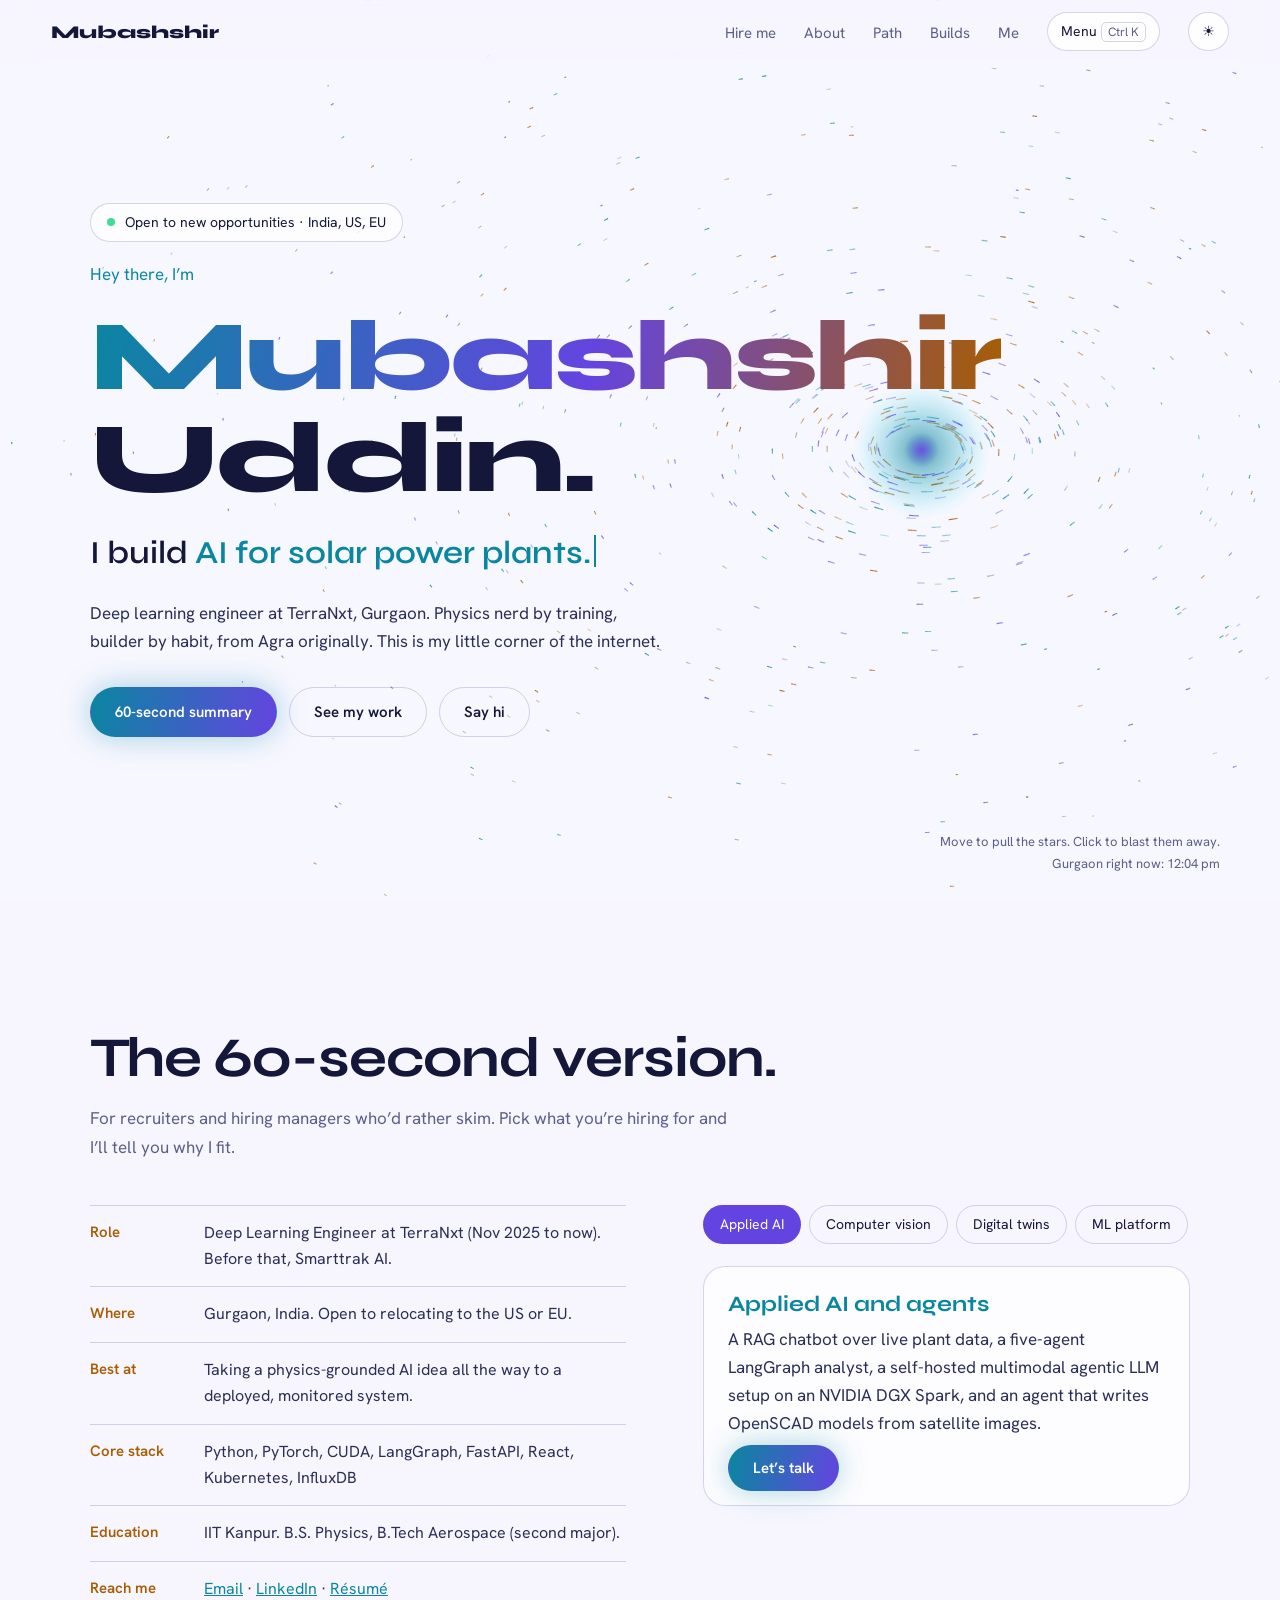
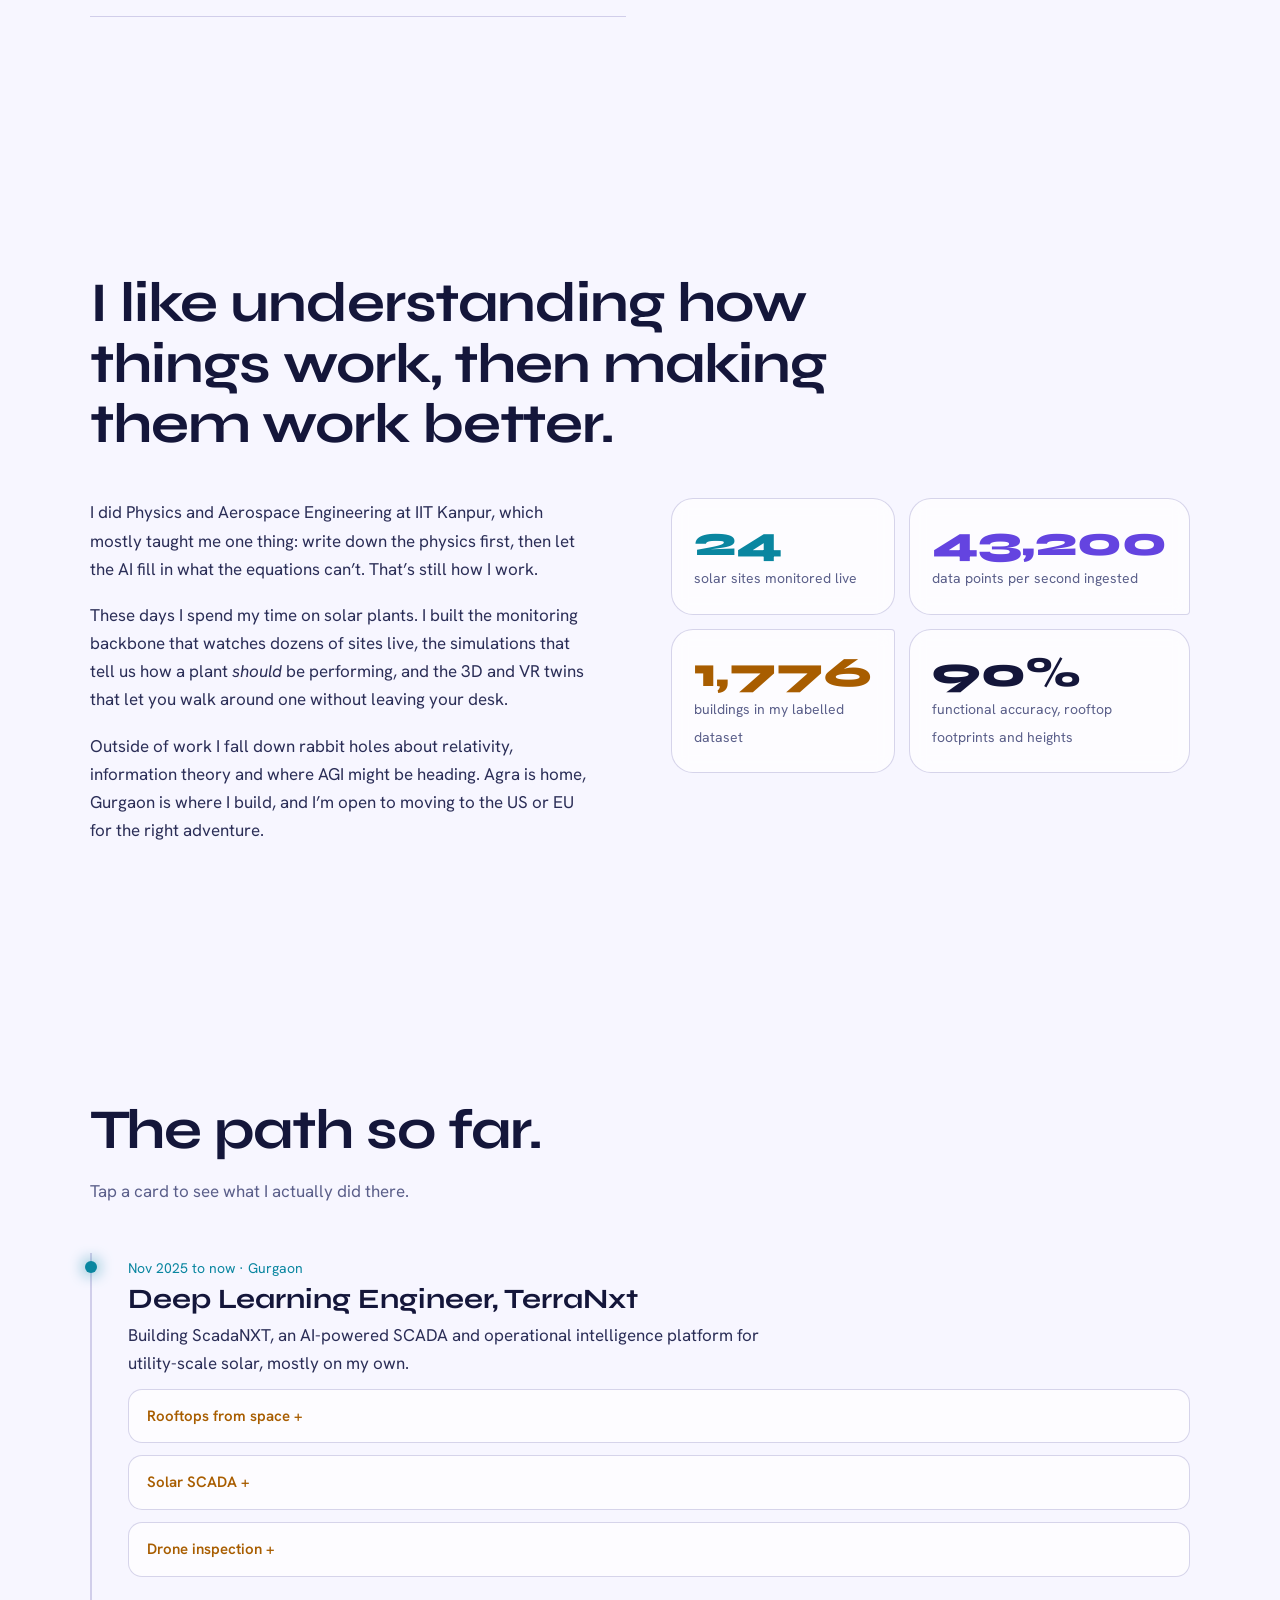
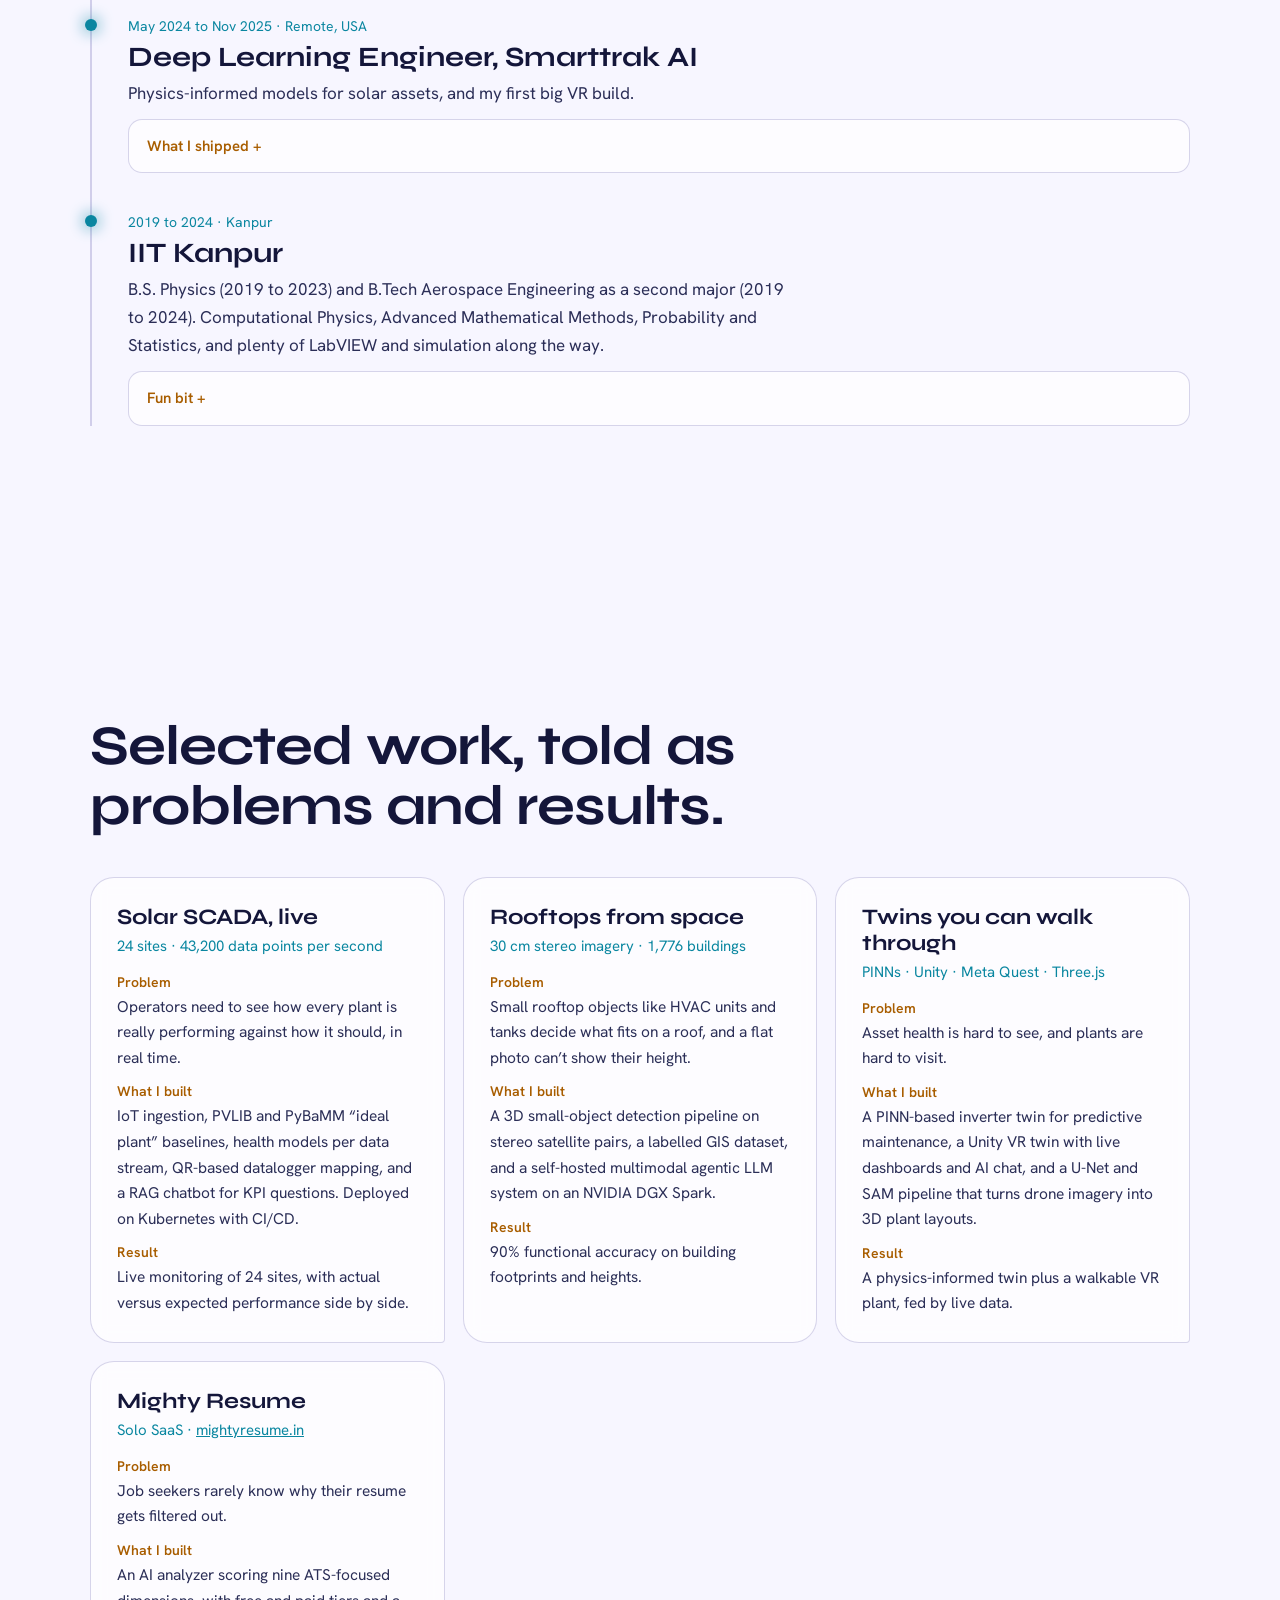
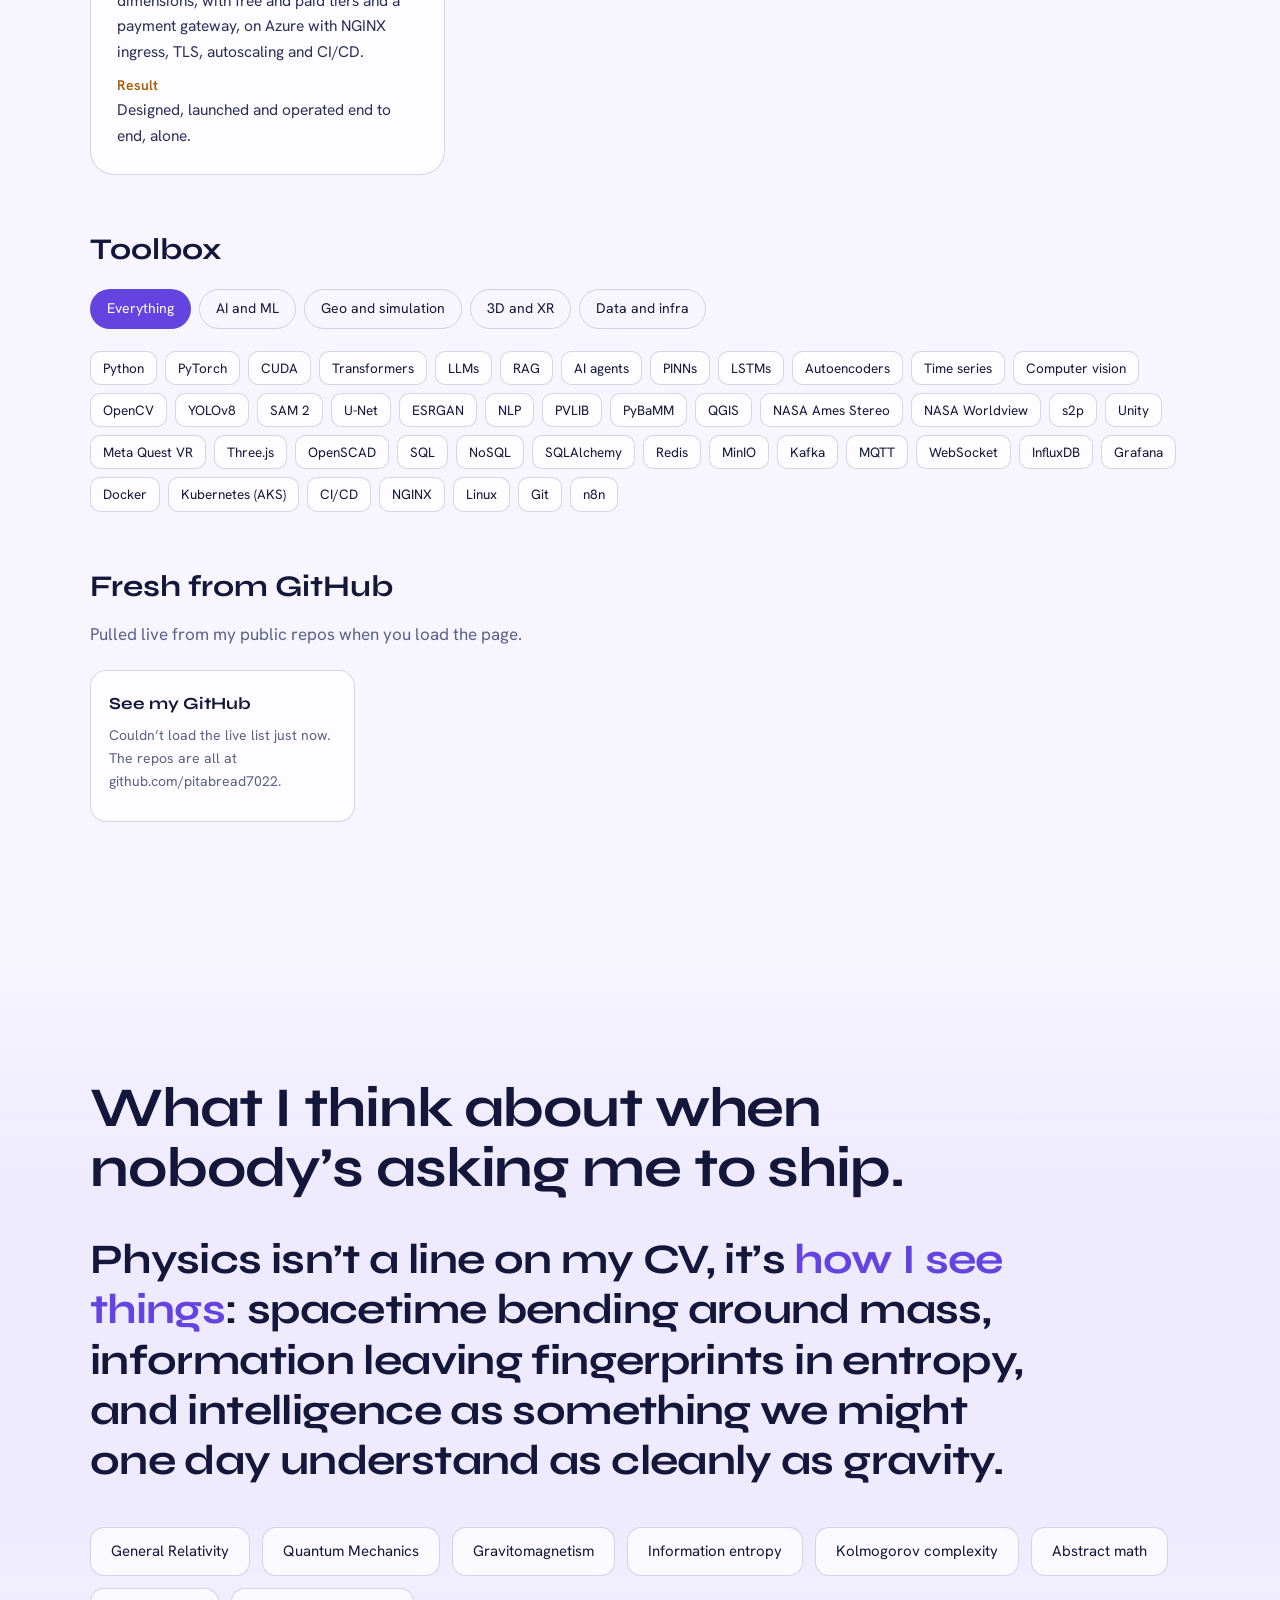
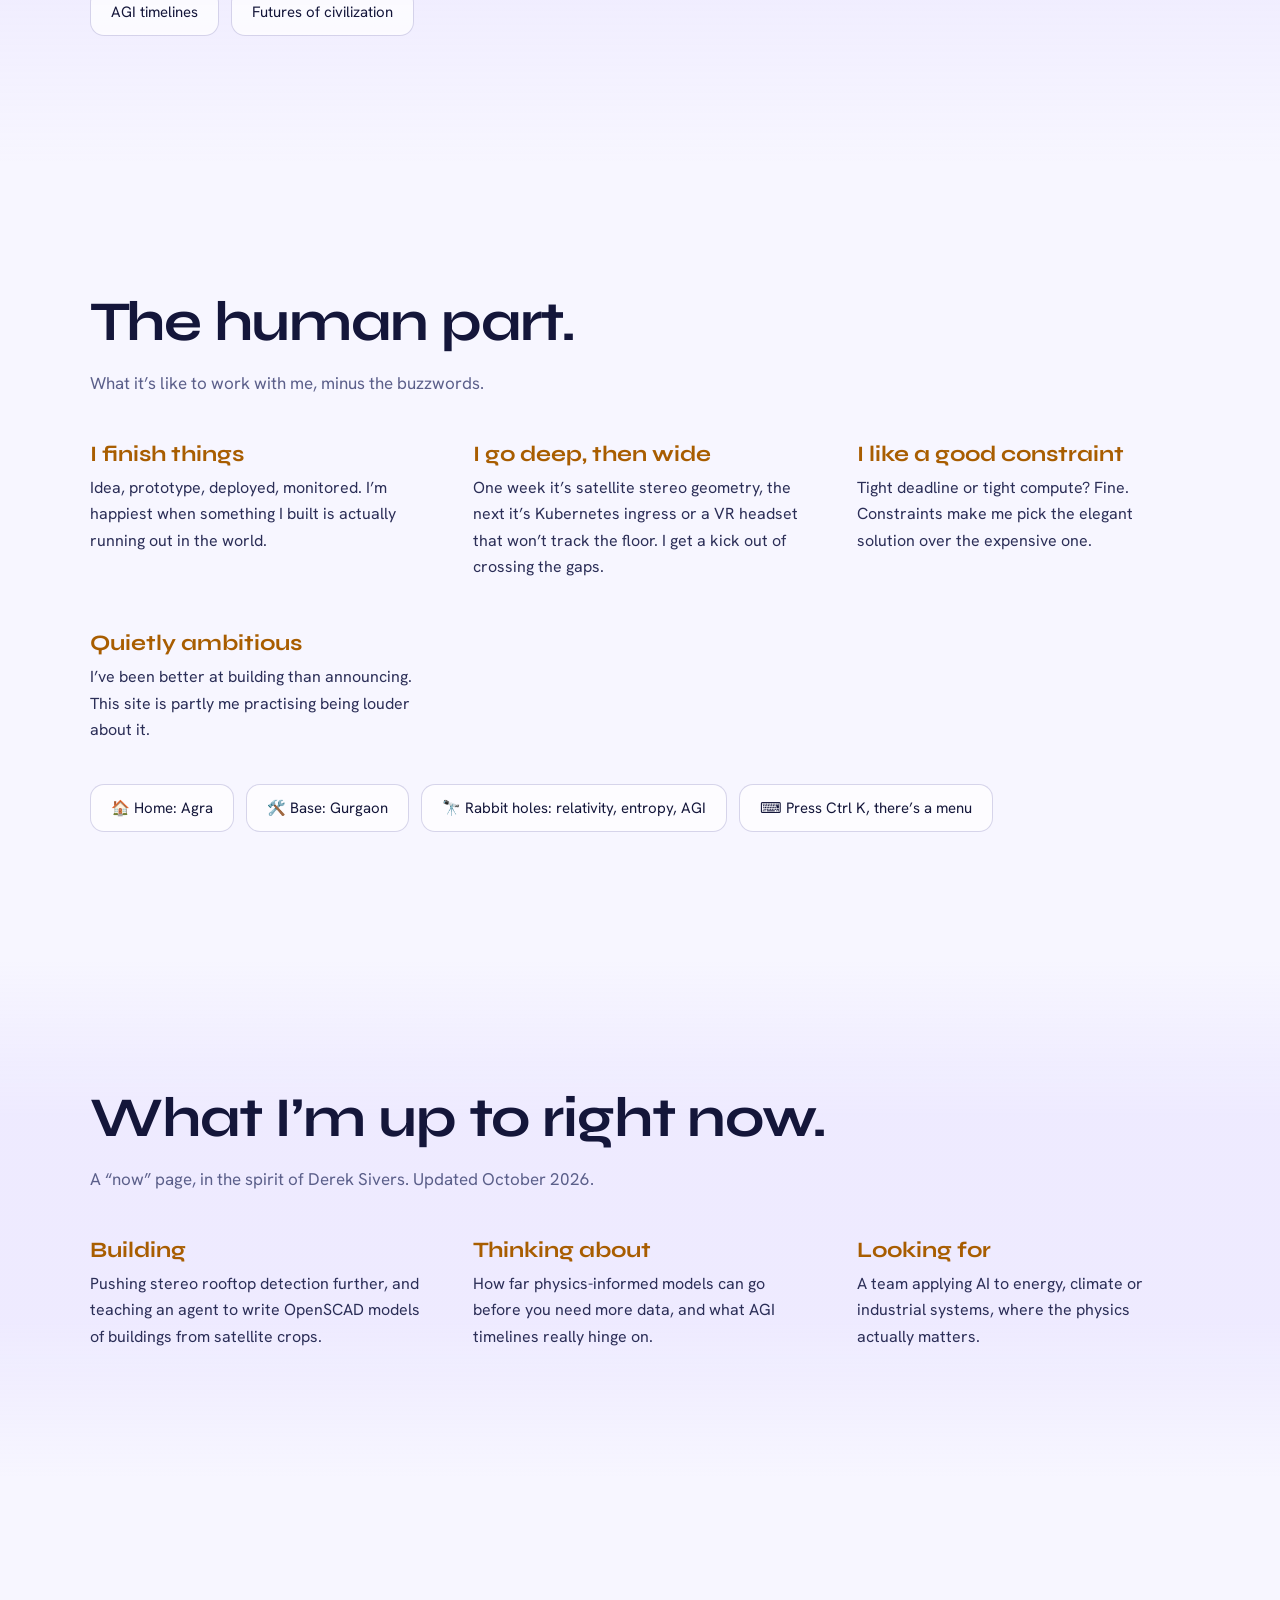
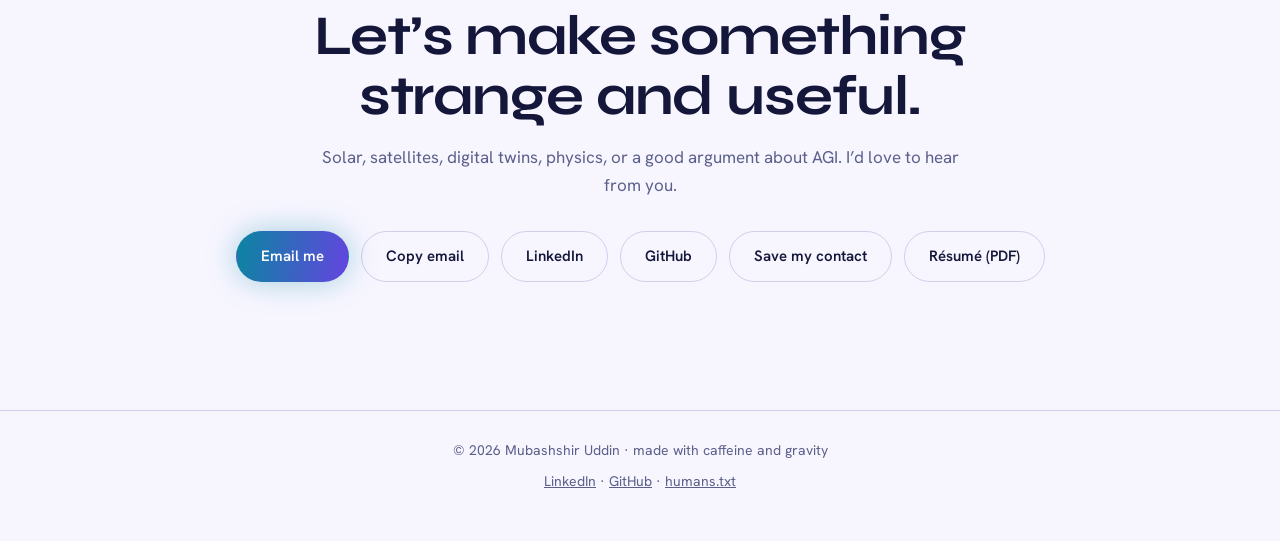
==== commit 0dda8eb6: "google site meta tag verification" ====
--- a/index.html
+++ b/index.html
@@ -1,6 +1,7 @@
 <!DOCTYPE html>
 <html lang="en" data-theme="dark">
 <head>
+<meta name="google-site-verification" content="wY2Y9W6Tc7MjB8nhNPNzU9xhw6DPvkTqJEm-4ZQTwCE" />
 <meta charset="utf-8">
 <meta name="viewport" content="width=device-width, initial-scale=1">
 <title>Mubashshir Uddin — Deep Learning Engineer | Solar AI, Computer Vision, Digital Twins</title>
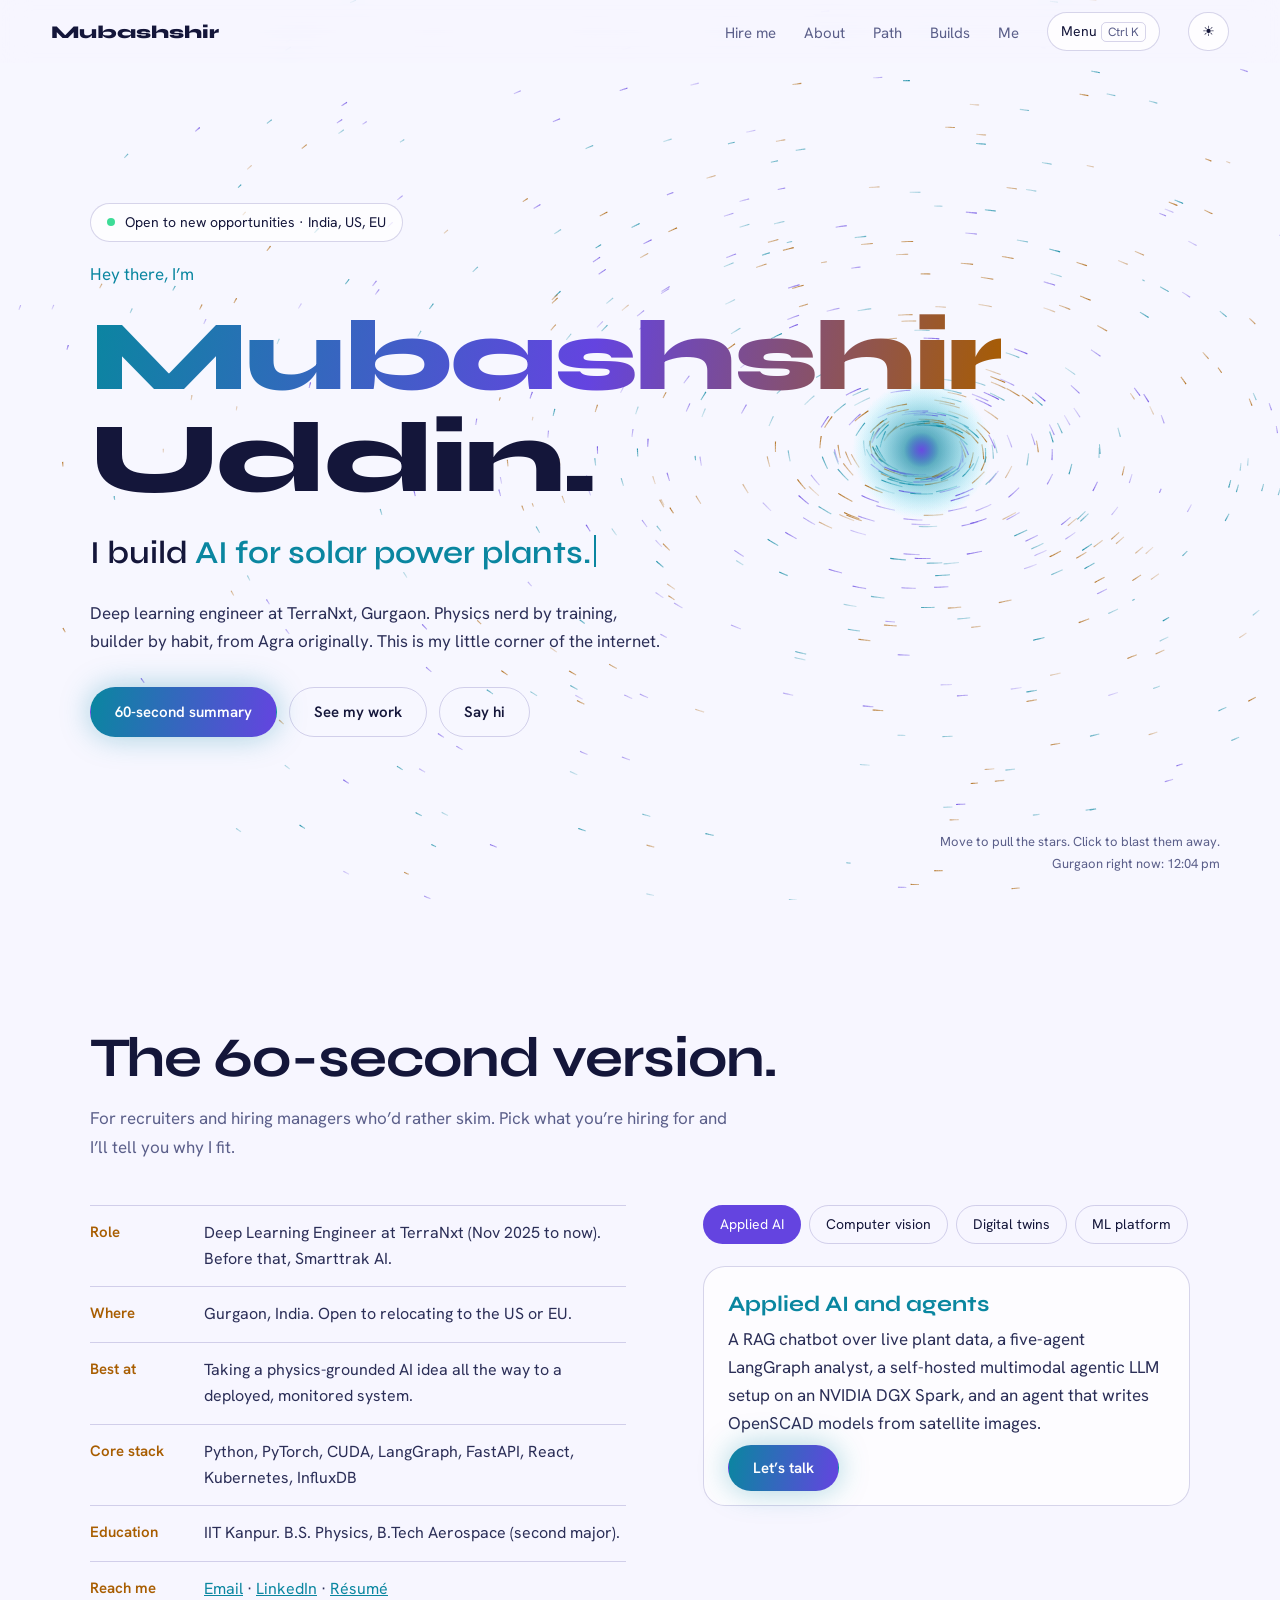
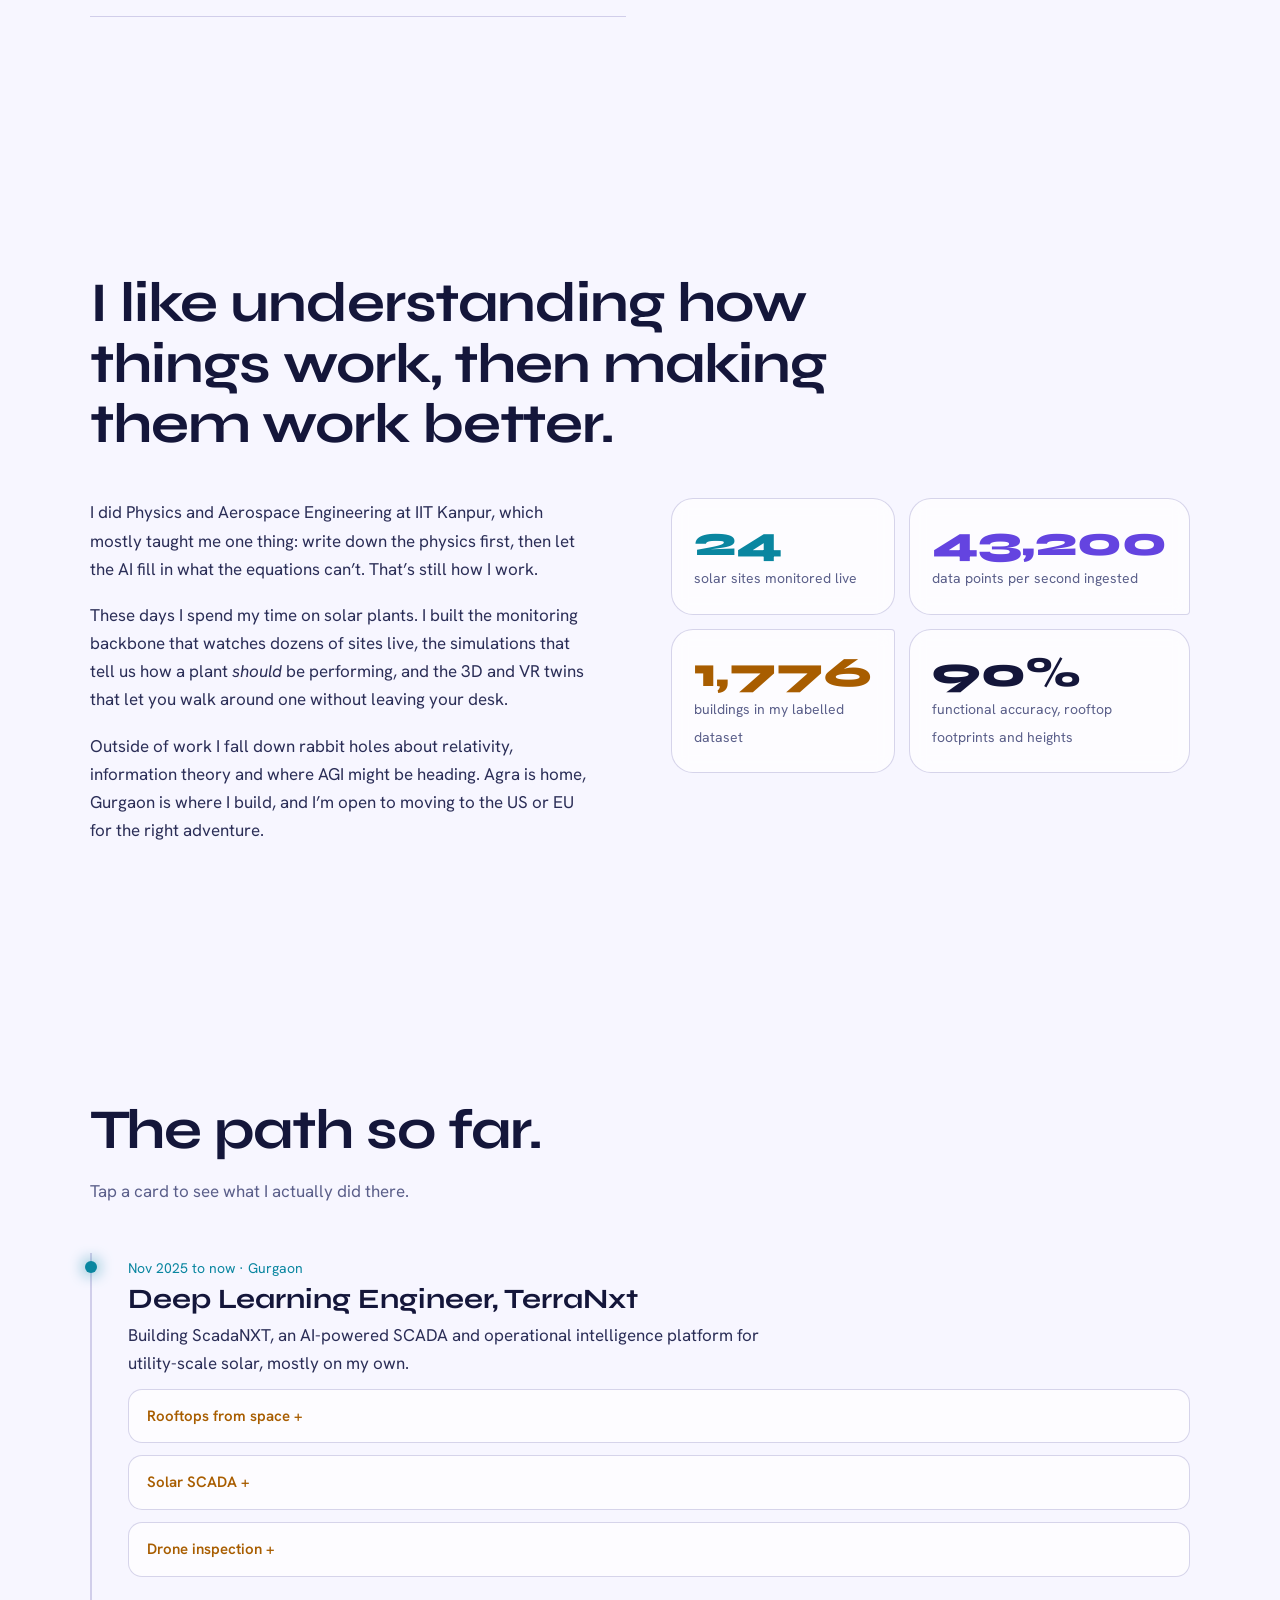
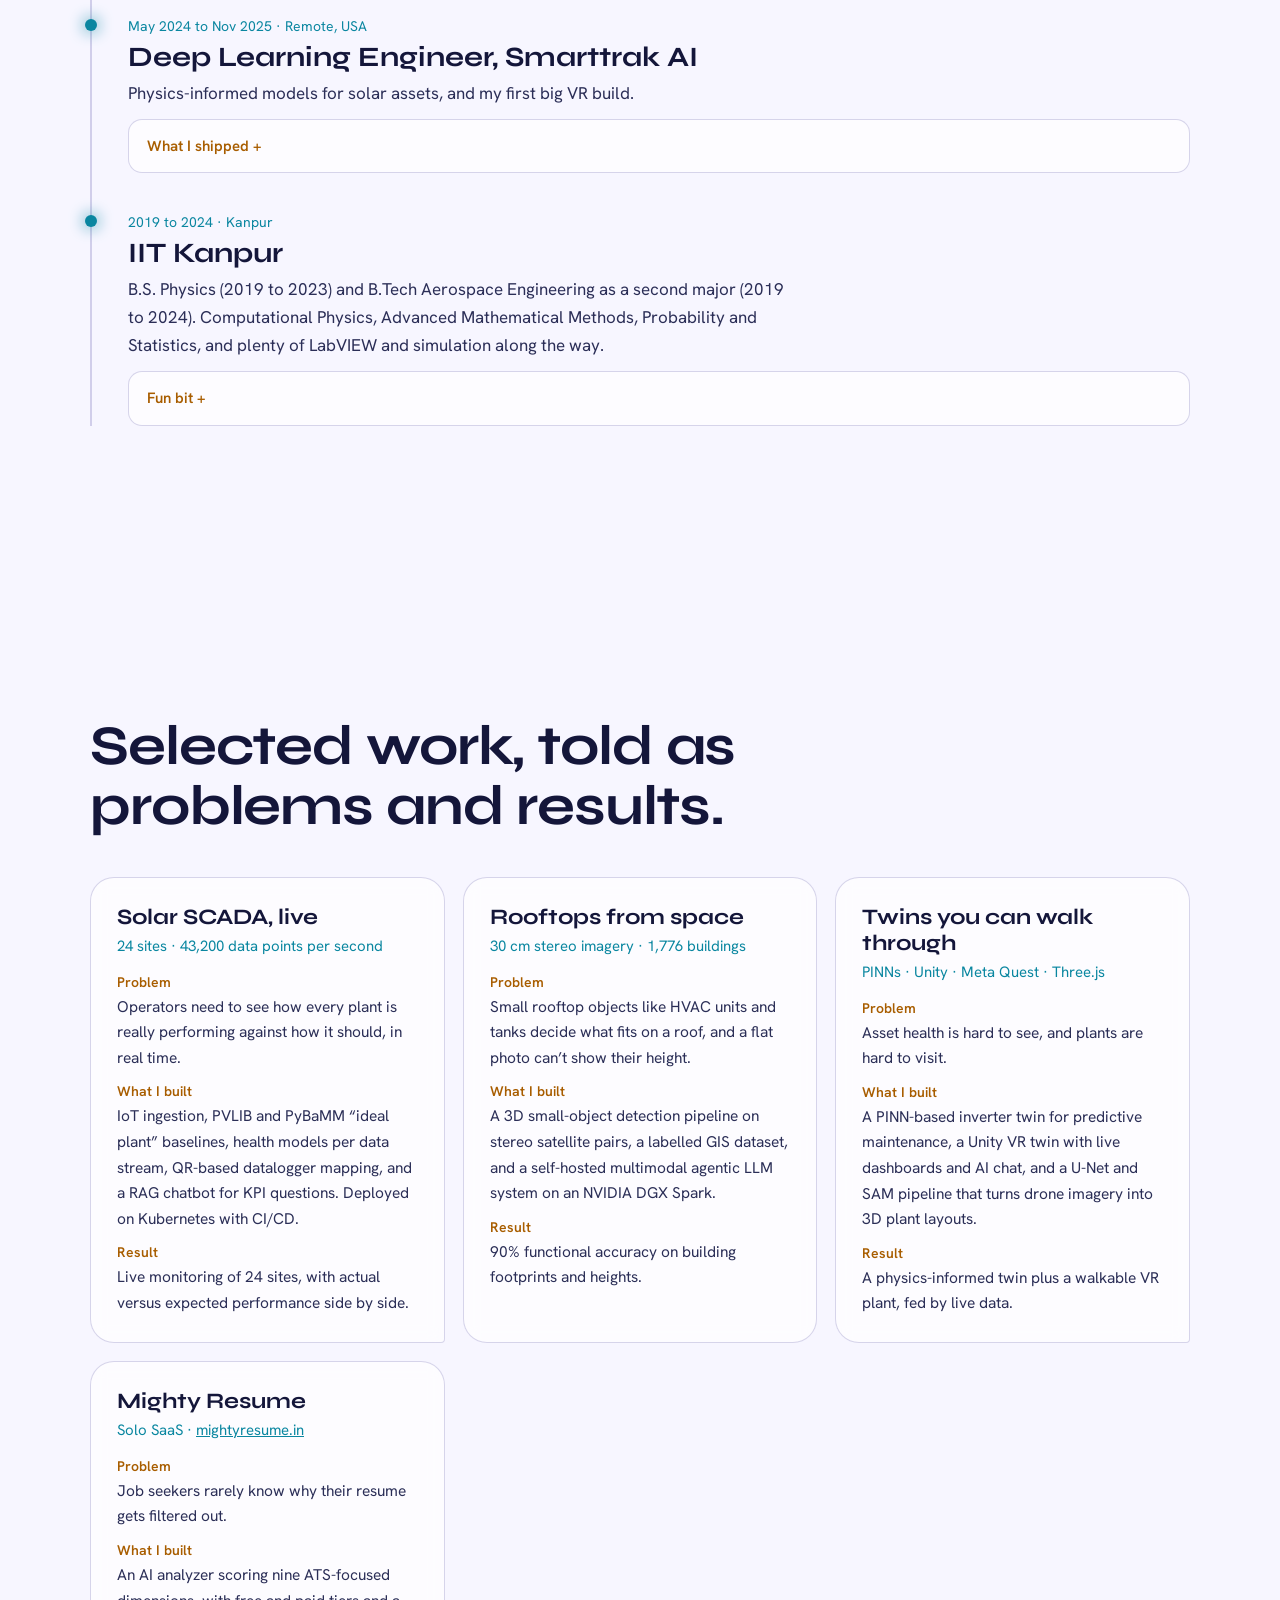
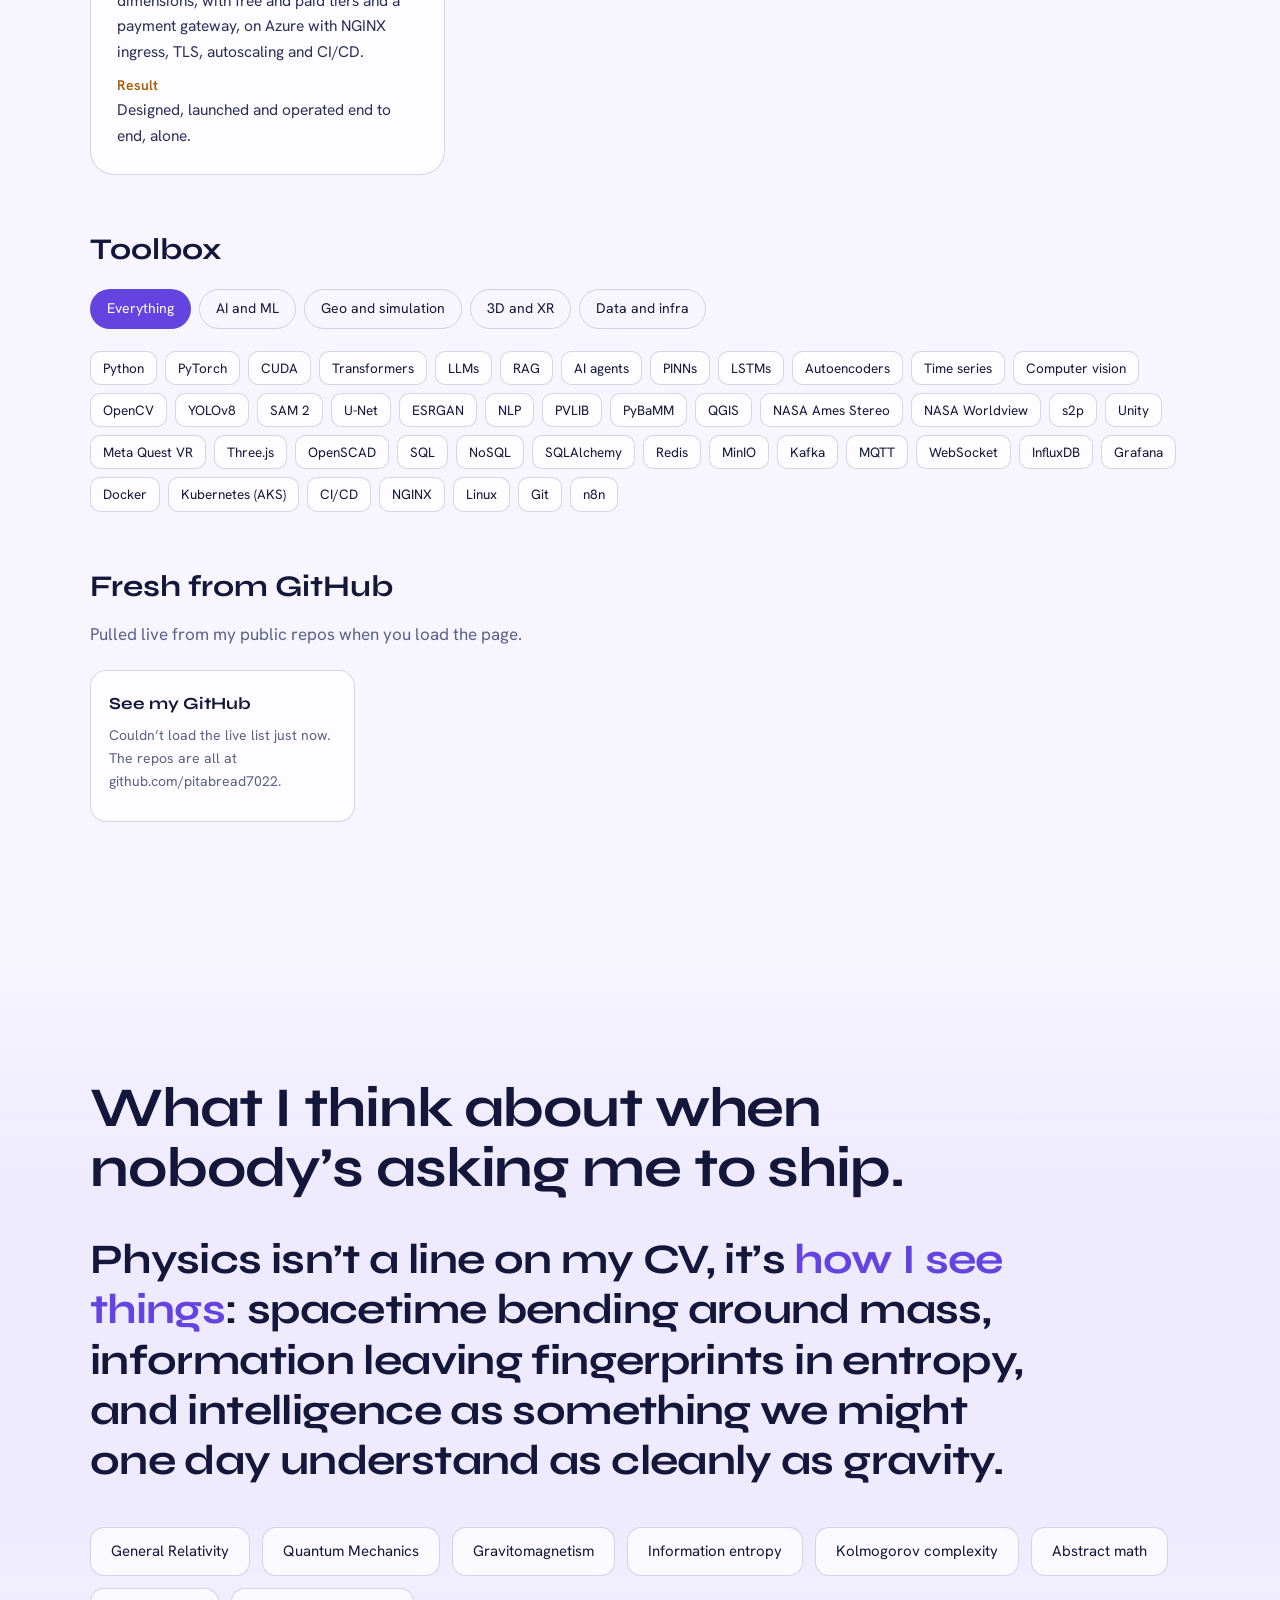
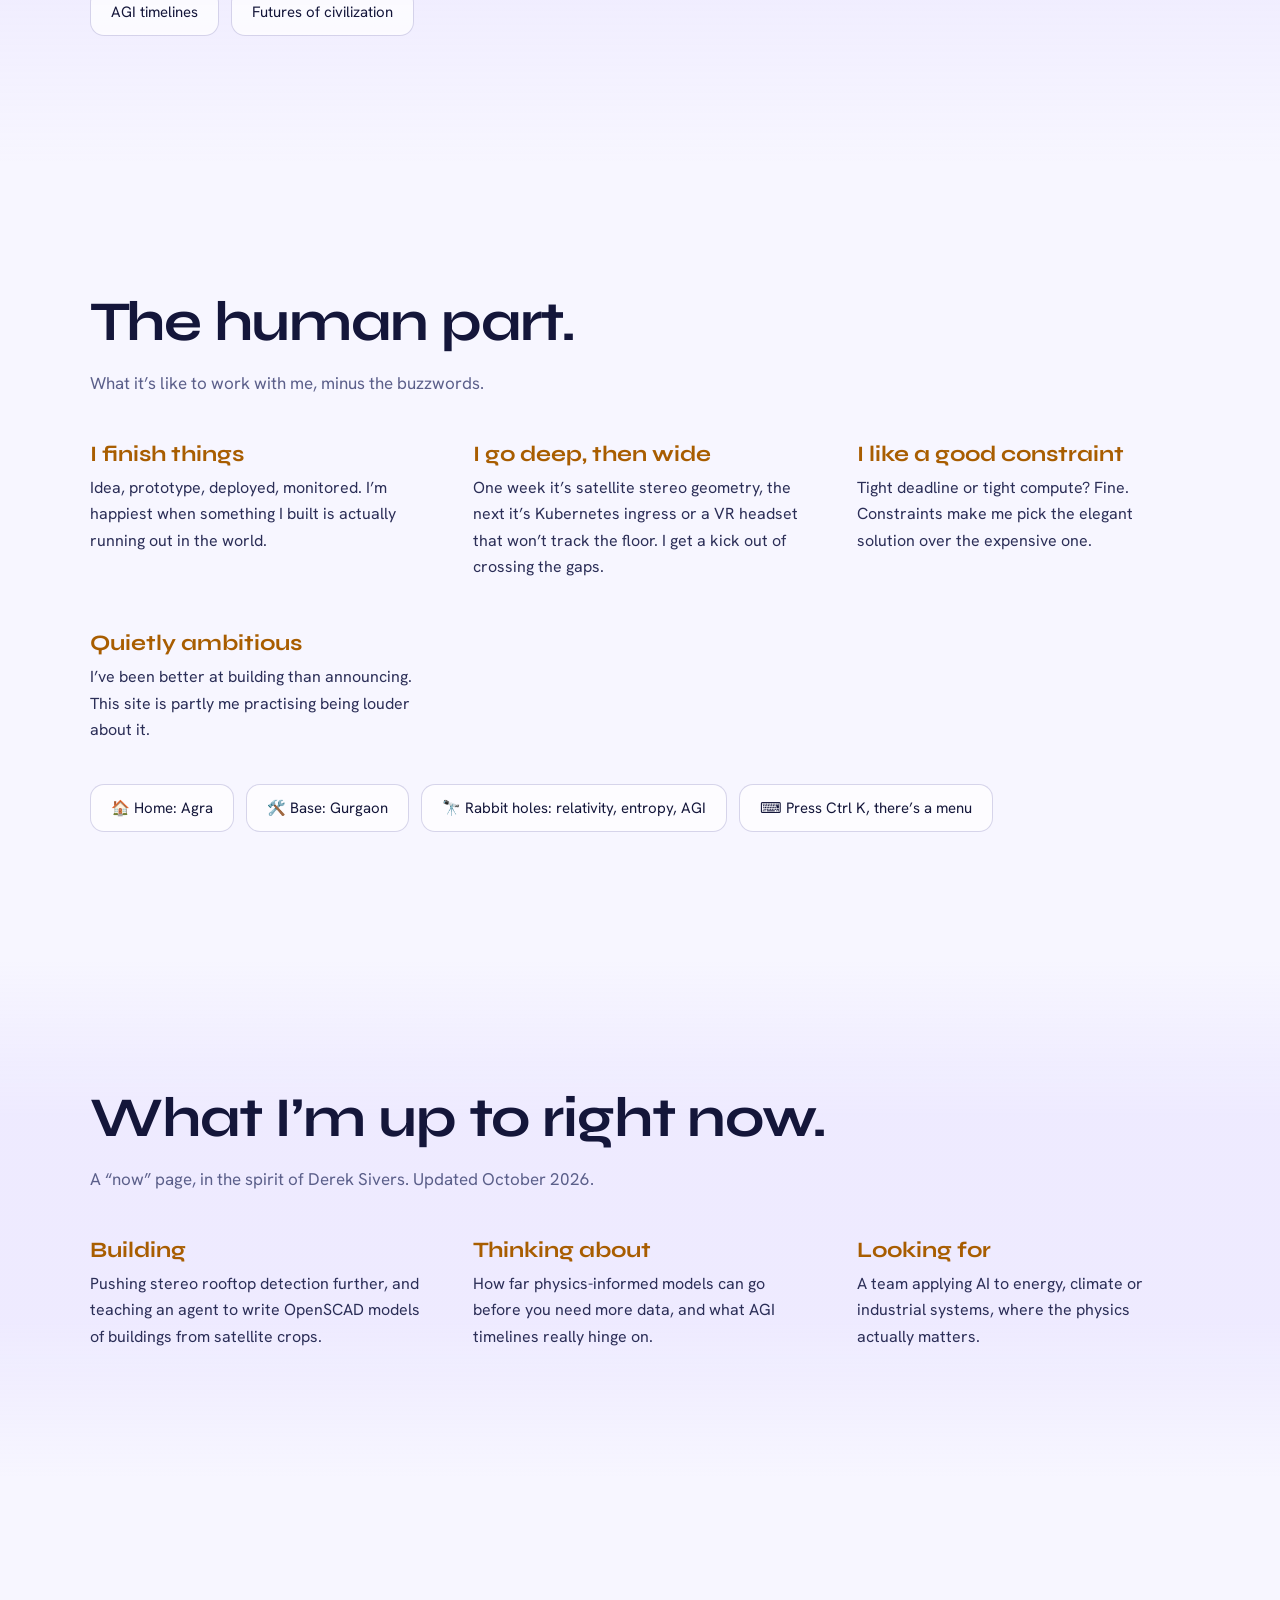
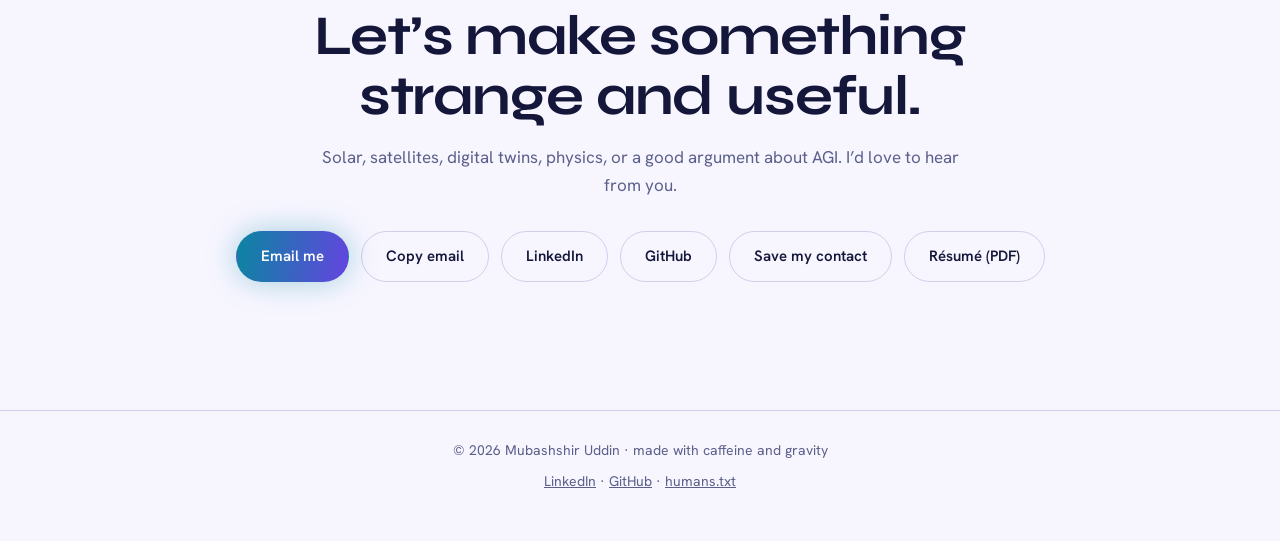
==== commit 55a1db0a: "mobile device optimization, seo optimization" ====
--- a/index.html
+++ b/index.html
@@ -66,8 +66,7 @@
 .sub{color:var(--mut);max-width:640px;margin-top:16px}
 .split{display:grid;grid-template-columns:1.1fr 1fr;gap:clamp(28px,6vw,80px);margin-top:44px;align-items:start}
 @media(max-width:820px){.split{grid-template-columns:1fr}}
-.pr p{color:var(--soft);max-width:62ch}.pr p+p{margin-top:1.1em}
-.stats{display:grid;grid-template-columns:repeat(2,1fr);gap:14px}
+.pr p{color:var(--soft);max-width:62ch}.pr p+p{margin-top:1.1em}.stats{display:grid;grid-template-columns:repeat(2,1fr);gap:14px}
 .stat{padding:22px;border-radius:22px;border:1px solid var(--line);background:var(--glass);backdrop-filter:blur(8px)}
 .stat:nth-child(2){border-radius:22px 22px 4px 22px}.stat:nth-child(3){border-radius:22px 4px 22px 22px}
 .stat b{display:block;font:800 clamp(28px,3.6vw,42px)/1 var(--d)}.stat span{font-size:14px;color:var(--mut)}
@@ -124,6 +123,75 @@
 .cs{padding:26px;border-radius:24px;border:1px solid var(--line);background:var(--glass);backdrop-filter:blur(8px)}.cs:nth-child(odd){border-radius:24px 24px 4px 24px}
 .cs h3{font:700 22px var(--d)}.cs .oc{color:var(--aur);font-size:15px;margin:4px 0 12px}.cs dt{color:var(--gold);font-size:14px;font-weight:600;margin-top:10px}.cs dd{color:var(--soft);font-size:15.5px}.cs a{color:var(--aur)}
 #cv{display:none}
+@media(max-width:640px){
+  html{scroll-padding-top:72px}
+  body{font-size:16px;line-height:1.7}
+  nav{min-height:56px;padding:7px 14px;gap:8px}
+  nav ul{gap:8px}
+  nav .ic{min-width:44px;min-height:44px;padding:8px 12px}
+  nav kbd{display:none}
+  .mark{font-size:16px}
+  .hero{min-height:100svh;padding:calc(78px + env(safe-area-inset-top)) 20px 28px;flex-direction:column;align-items:stretch;justify-content:center;gap:24px}
+  .hc,.w,.split>*{min-width:0}
+  .hc{width:100%;max-width:760px}
+  .pill{max-width:100%;font-size:12px;padding:7px 12px;line-height:1.4}
+  .hi{font-size:15px;margin-bottom:12px}
+  h1{font-size:clamp(1.7rem,9vw,3.25rem);line-height:1.08;letter-spacing:-.045em;overflow-wrap:normal}
+  .type{font-size:clamp(1.1rem,5.7vw,1.5rem);line-height:1.35;min-height:2.7em;margin-top:16px;overflow-wrap:anywhere}
+  .lede{font-size:1rem;line-height:1.65;margin-top:14px}
+  .cta{display:grid;grid-template-columns:minmax(0,1fr);gap:10px;margin-top:22px}
+  .cta .btn{min-height:48px;width:100%;display:flex;align-items:center;justify-content:center;padding:12px 18px}
+  .hint{position:static;width:100%;margin-top:0;text-align:left;font-size:12px;line-height:1.5}
+  .s{padding:clamp(56px,14vw,76px) 20px}
+  h2{font-size:clamp(1.9rem,8vw,3rem);line-height:1.12;overflow-wrap:anywhere}
+  .sub{font-size:15px;line-height:1.6}
+  .split{grid-template-columns:minmax(0,1fr);gap:28px;margin-top:30px}
+  .stats{grid-template-columns:repeat(2,minmax(0,1fr));gap:10px}
+  .stat{min-width:0;padding:15px;border-radius:16px!important}
+  .stat b{font-size:clamp(1.6rem,8vw,2rem);overflow-wrap:anywhere}
+  .stat span{font-size:13px;line-height:1.4}
+  .qf div{grid-template-columns:76px minmax(0,1fr);gap:10px;padding:12px 0}
+  .qf dt{font-size:14px}
+  .qf dd{min-width:0;font-size:15px;overflow-wrap:anywhere}
+  .pitch,.cs{min-width:0;padding:18px;border-radius:18px}
+  .pitch .btn{min-height:46px;width:100%;display:flex;align-items:center;justify-content:center}
+  .tl{margin-top:32px;padding-left:22px;border-left:1px solid var(--line)}
+  .it{min-width:0;margin-bottom:28px}
+  .it::before{left:-28px;top:6px;width:10px;height:10px}
+  .when{font-size:13px}
+  .it h3{font-size:21px}
+  details{padding:4px 14px}
+  summary{min-height:44px;display:flex;align-items:center}
+  details ul{padding-left:18px;font-size:15px}
+  .proj{grid-template-columns:minmax(0,1fr);gap:10px;padding:20px 0}
+  .chips{gap:8px;margin:18px 0}
+  .chip{min-height:44px;padding:9px 14px}
+  .tags{gap:7px}
+  .tag{font-size:13px;padding:6px 10px}
+  .cs-wrap,.repos,.hum{grid-template-columns:minmax(0,1fr);gap:14px;margin-top:28px}
+  .repo{min-width:0;padding:16px;overflow-wrap:anywhere}
+  .lab{margin-top:40px}
+  .big{font-size:clamp(1.45rem,6.5vw,2rem);line-height:1.35;margin-top:26px}
+  .facts{gap:8px;margin-top:28px}
+  .fact{flex:1 1 100%;min-width:0;padding:10px 14px;font-size:14px;overflow-wrap:anywhere}
+  .links{display:grid;grid-template-columns:repeat(2,minmax(0,1fr));gap:10px;margin-top:26px}
+  .links .btn{min-width:0;min-height:48px;width:100%;display:flex;align-items:center;justify-content:center;padding:10px 12px;font-size:14px}
+  footer{padding:22px 16px calc(30px + env(safe-area-inset-bottom));font-size:13px}
+  #pal{align-items:flex-start;padding:calc(12px + env(safe-area-inset-top)) 12px 12px}
+  #pbox{width:100%;max-height:calc(100svh - 24px - env(safe-area-inset-top))}
+  #pin{padding:16px;font-size:16px}
+  #plist{max-height:65svh}
+  #plist li{min-height:44px;align-items:center}
+}
+@media(max-width:360px){
+  .hero{padding-right:16px;padding-left:16px}
+  .s{padding-right:16px;padding-left:16px}
+  .qf div{grid-template-columns:1fr;gap:3px}
+  .links{grid-template-columns:minmax(0,1fr)}
+}
+@media(max-height:520px) and (max-width:760px){
+  .hero{min-height:100svh;padding-top:76px;padding-bottom:20px;justify-content:flex-start}
+}
 @media print{body{background:#fff!important}body::before{display:none}body>*:not(#cv){display:none!important}#cv{display:block!important;color:#111;font:10.5pt/1.45 Georgia,'Times New Roman',serif}#cv .n{font:700 22pt Georgia,serif}#cv h4{font:700 11pt Georgia,serif;border-bottom:1px solid #999;margin:12px 0 5px;padding-bottom:2px}#cv p,#cv li{margin:2px 0}#cv ul{padding-left:18px}}
 @media(prefers-reduced-motion:reduce){*{animation:none!important;transition:none!important;scroll-behavior:auto!important}.hi,h1,.type,.lede,.cta{opacity:1}}
 </style>
@@ -406,7 +474,7 @@
 const cx=()=>W>800?W*.72:W*.5,cy=()=>H*.5;
 function spawn(p,far){const a=Math.random()*6.283,r=far?220+Math.random()*Math.max(W,H)*.5:40+Math.pow(Math.random(),1.6)*Math.max(W,H)*.7,v=Math.sqrt(900/(r+30))*1.9;
  p.x=cx()+Math.cos(a)*r;p.y=cy()+Math.sin(a)*r*.62;p.vx=-Math.sin(a)*v;p.vy=Math.cos(a)*v*.62;p.k=(Math.random()*3)|0;p.a=.3+Math.random()*.6;return p}
-function seed(){P=[];const n=Math.min(850,Math.floor(W*H/1700));for(let i=0;i<n;i++)P.push(spawn({}))}
+function seed(){P=[];const mobile=matchMedia('(max-width:640px)').matches,n=Math.min(mobile?120:850,Math.floor(W*H/(mobile?2200:1700)));for(let i=0;i<n;i++)P.push(spawn({}))}
 function frame(){if(!run)return;const L=light(),X=cx(),Y=cy(),pal=COL[L?'light':'dark'];
  x.fillStyle=L?'rgba(247,246,255,.16)':'rgba(5,6,13,.14)';x.fillRect(0,0,W,H);x.globalCompositeOperation=L?'source-over':'lighter';
  const sgn=window.__gravFlip?-1:1;
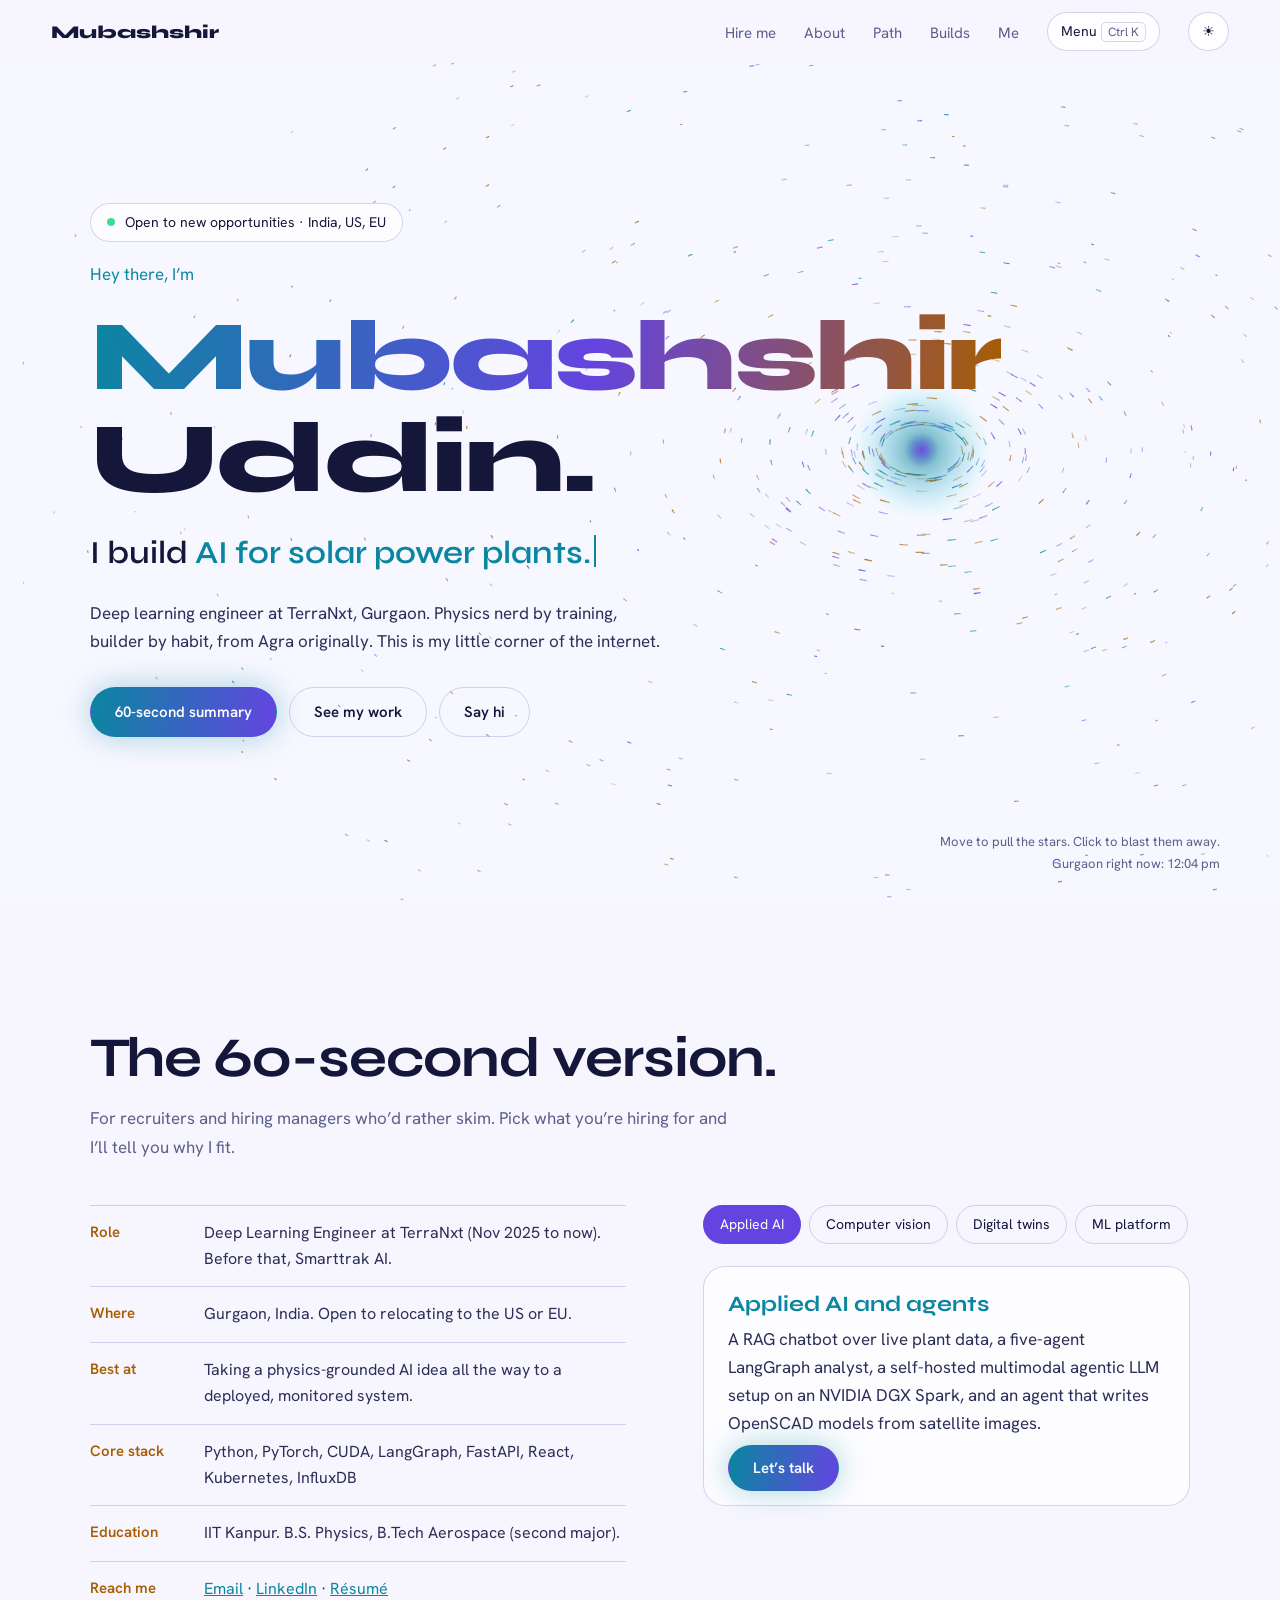
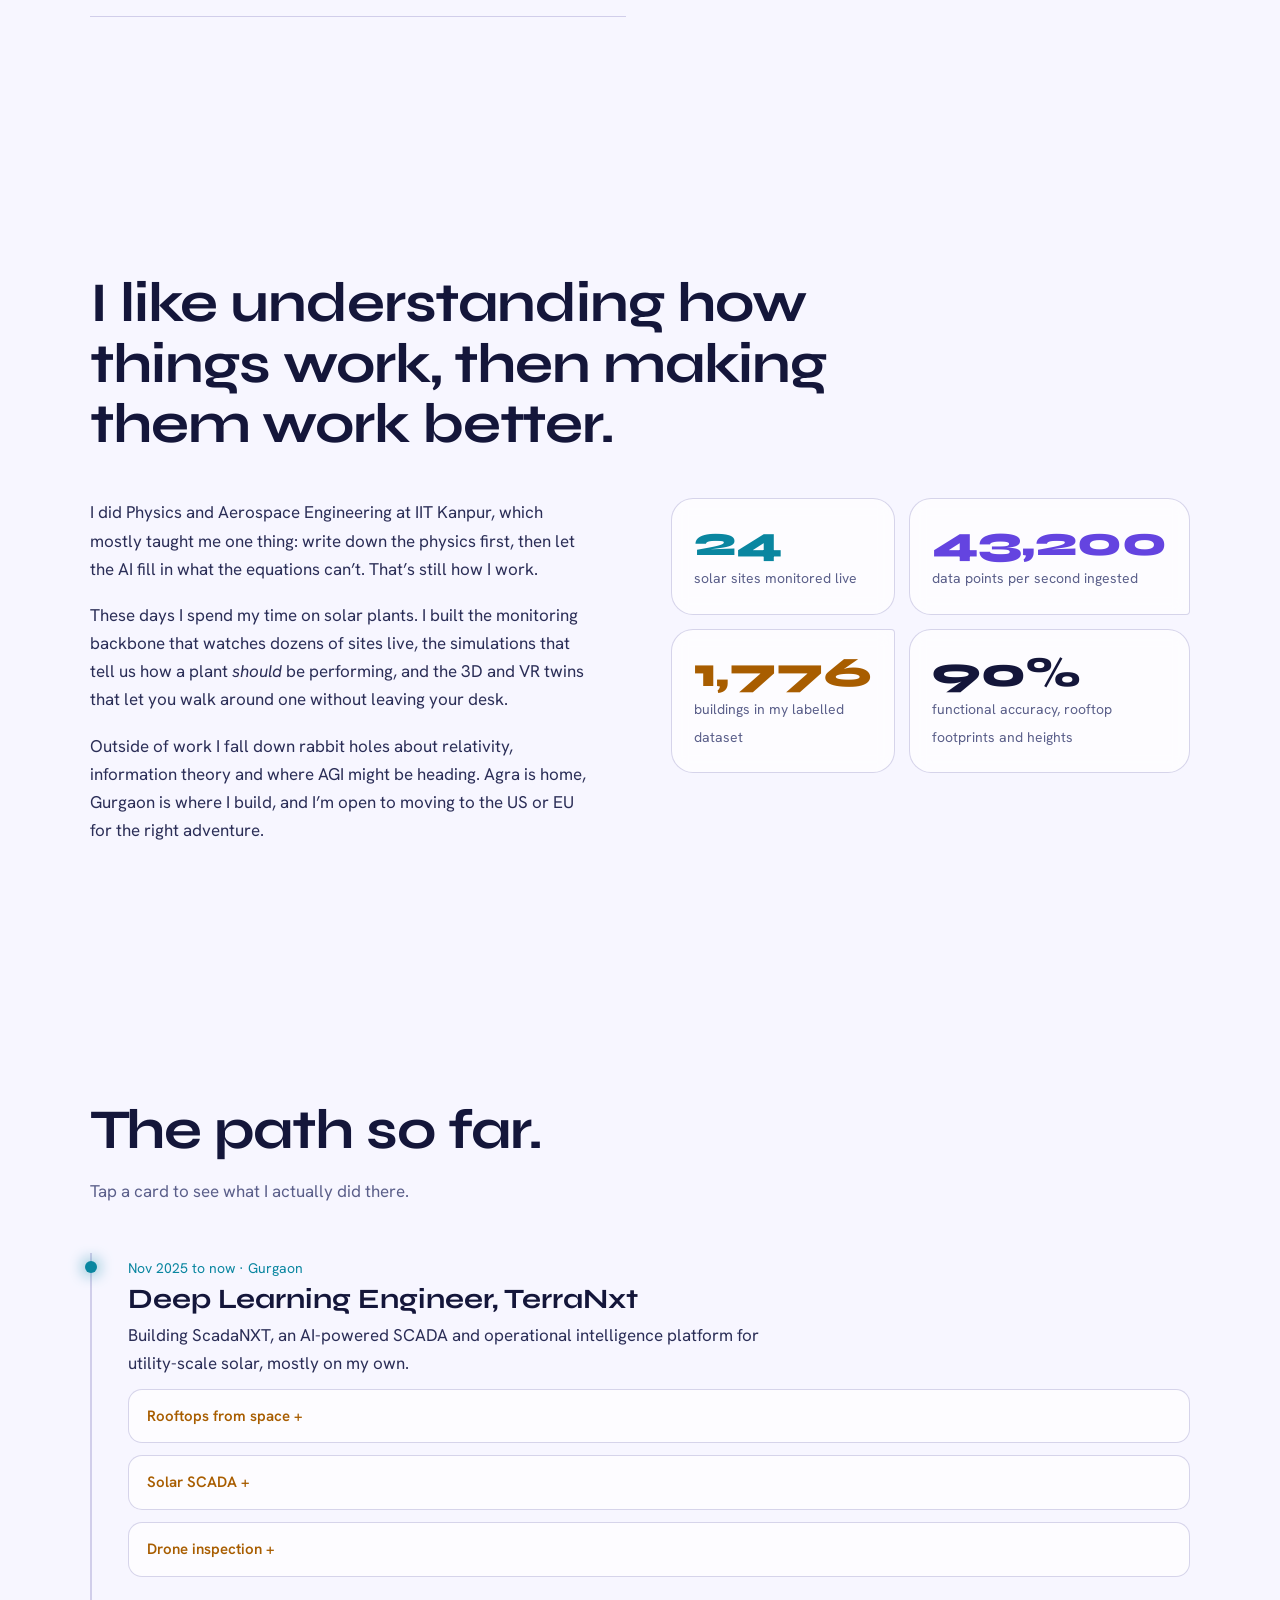
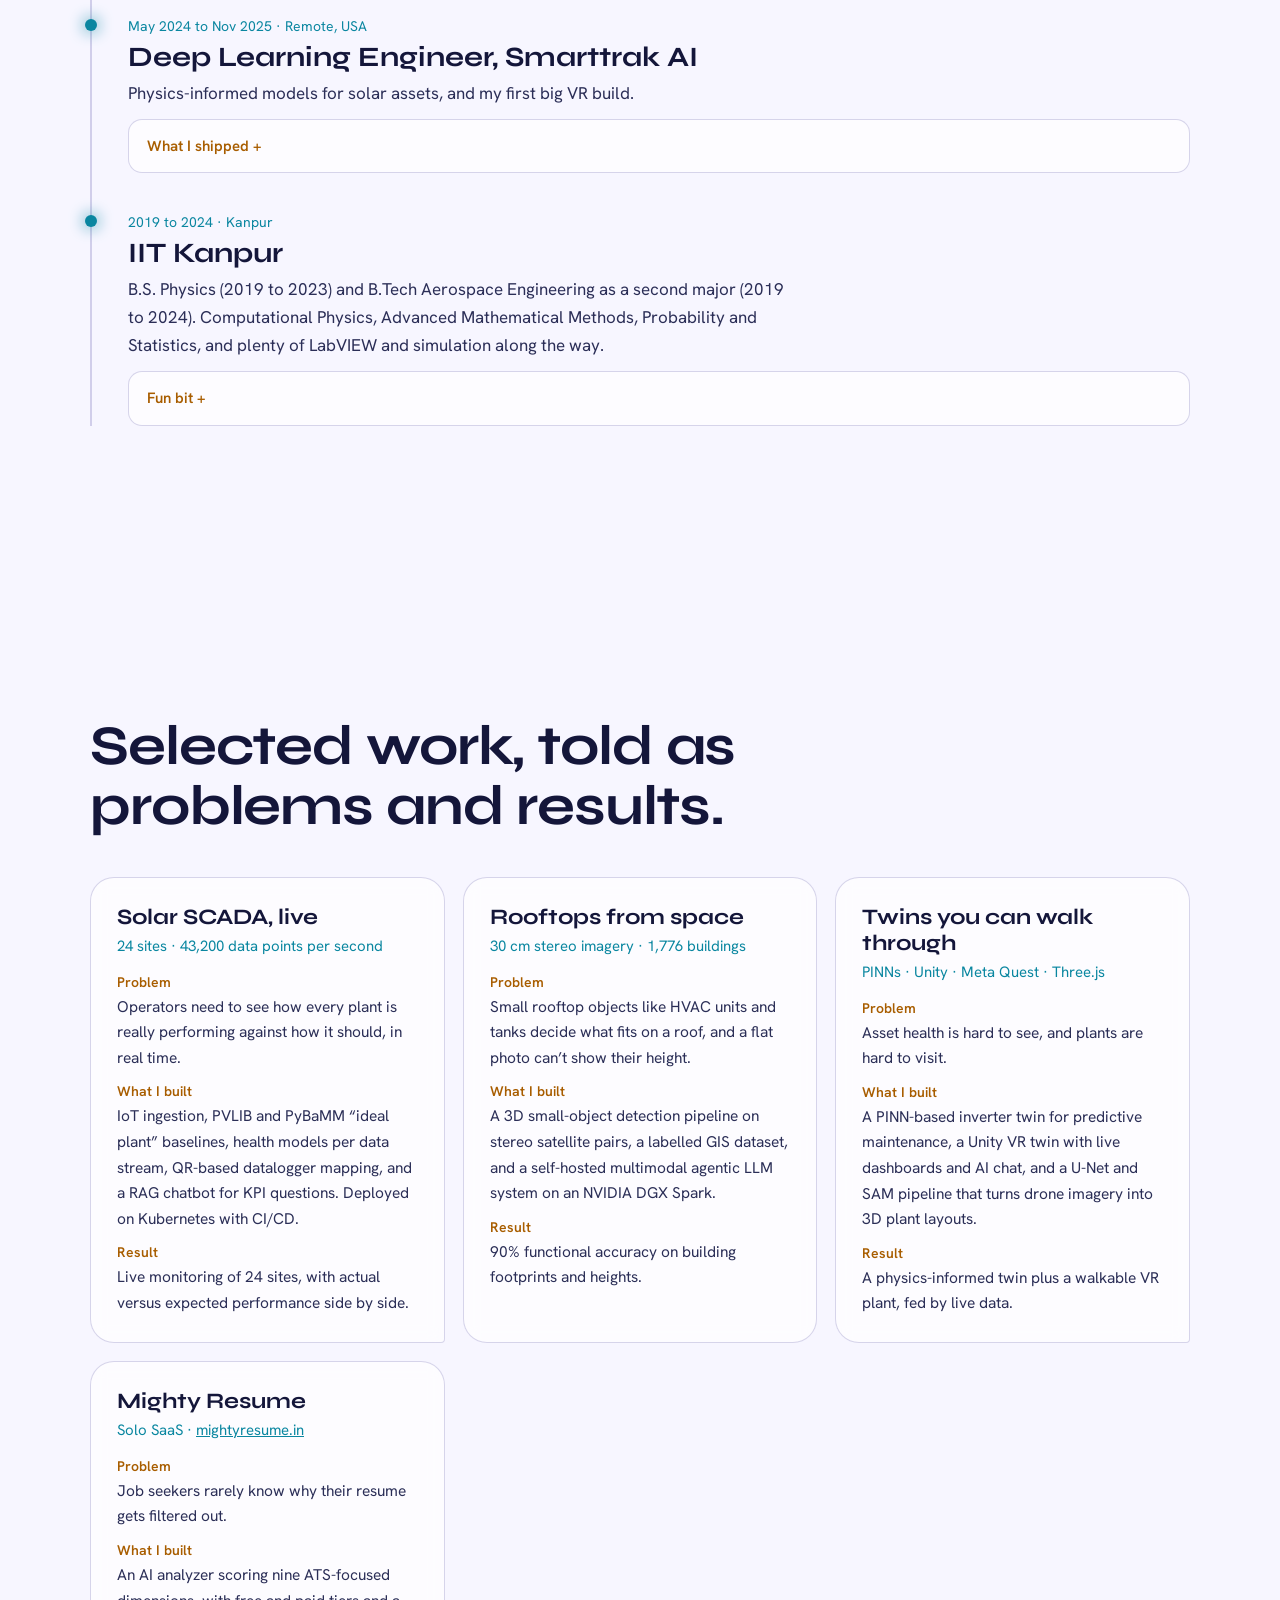
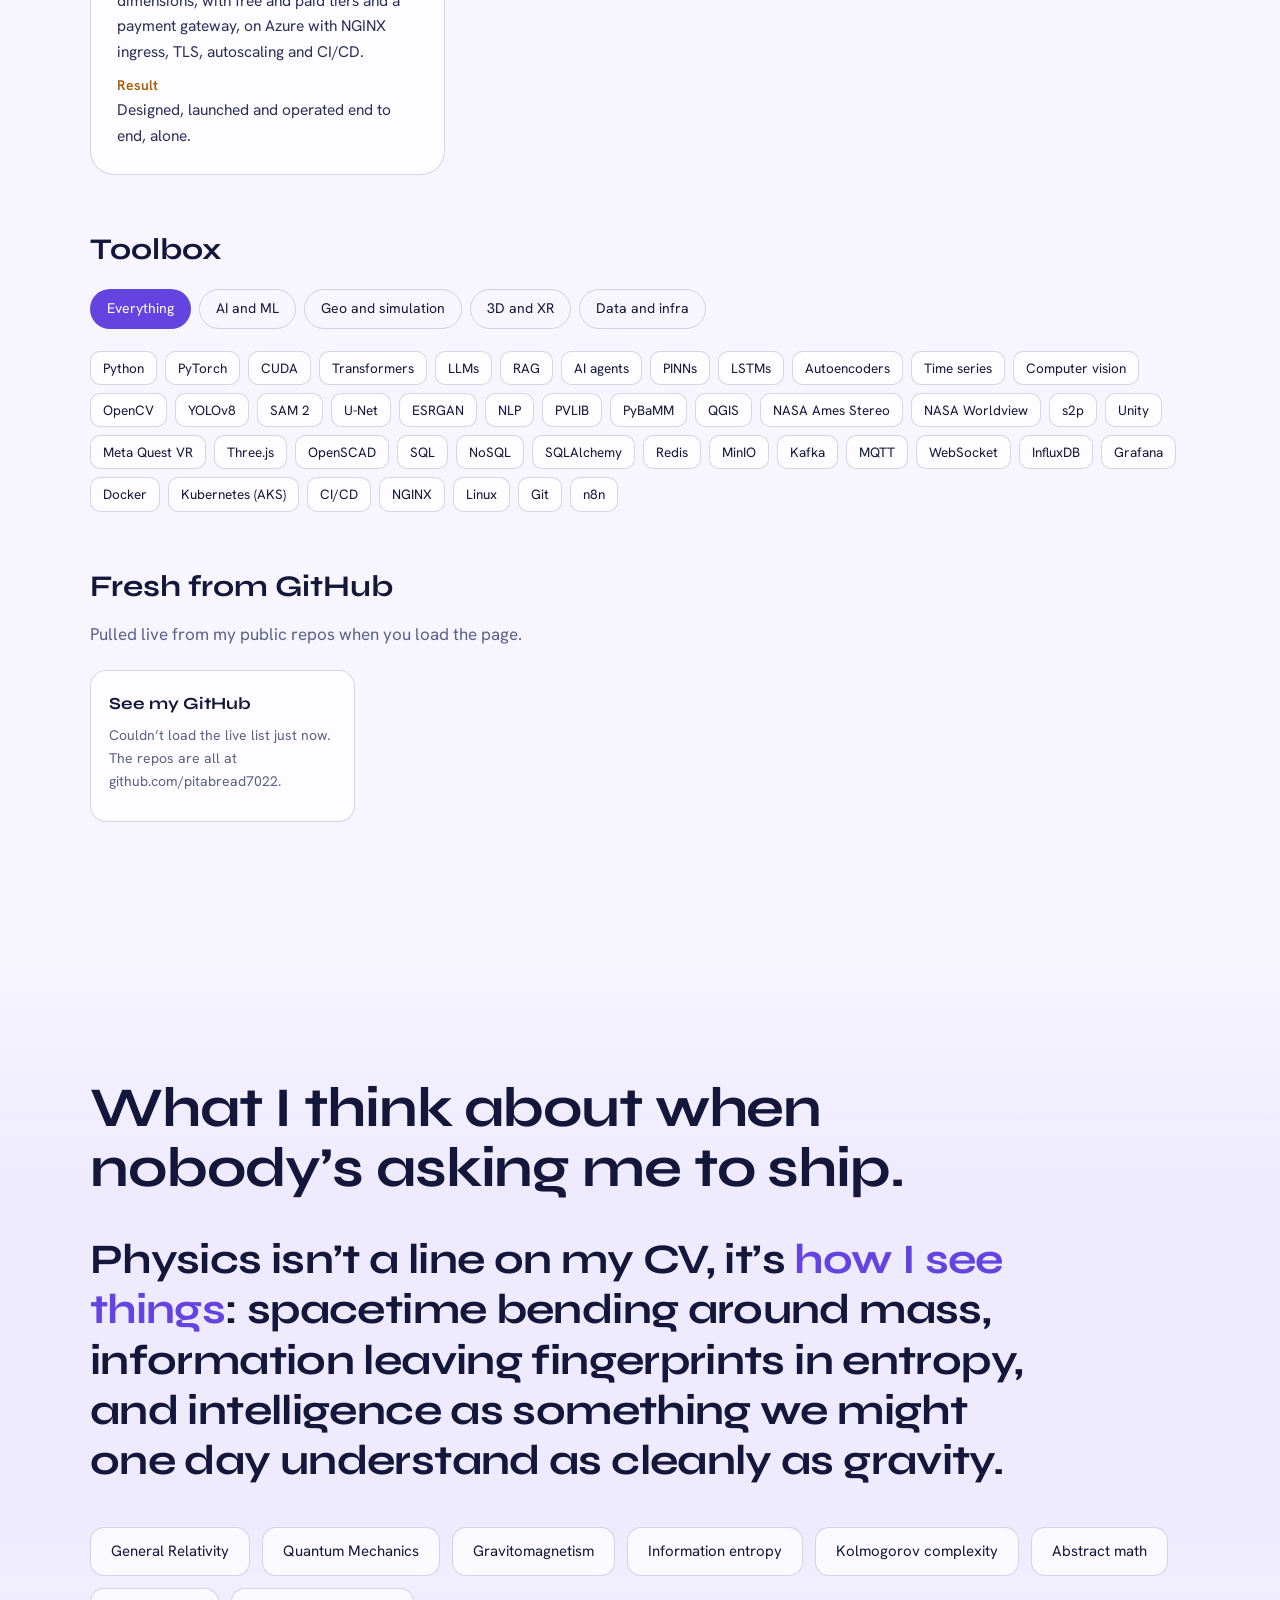
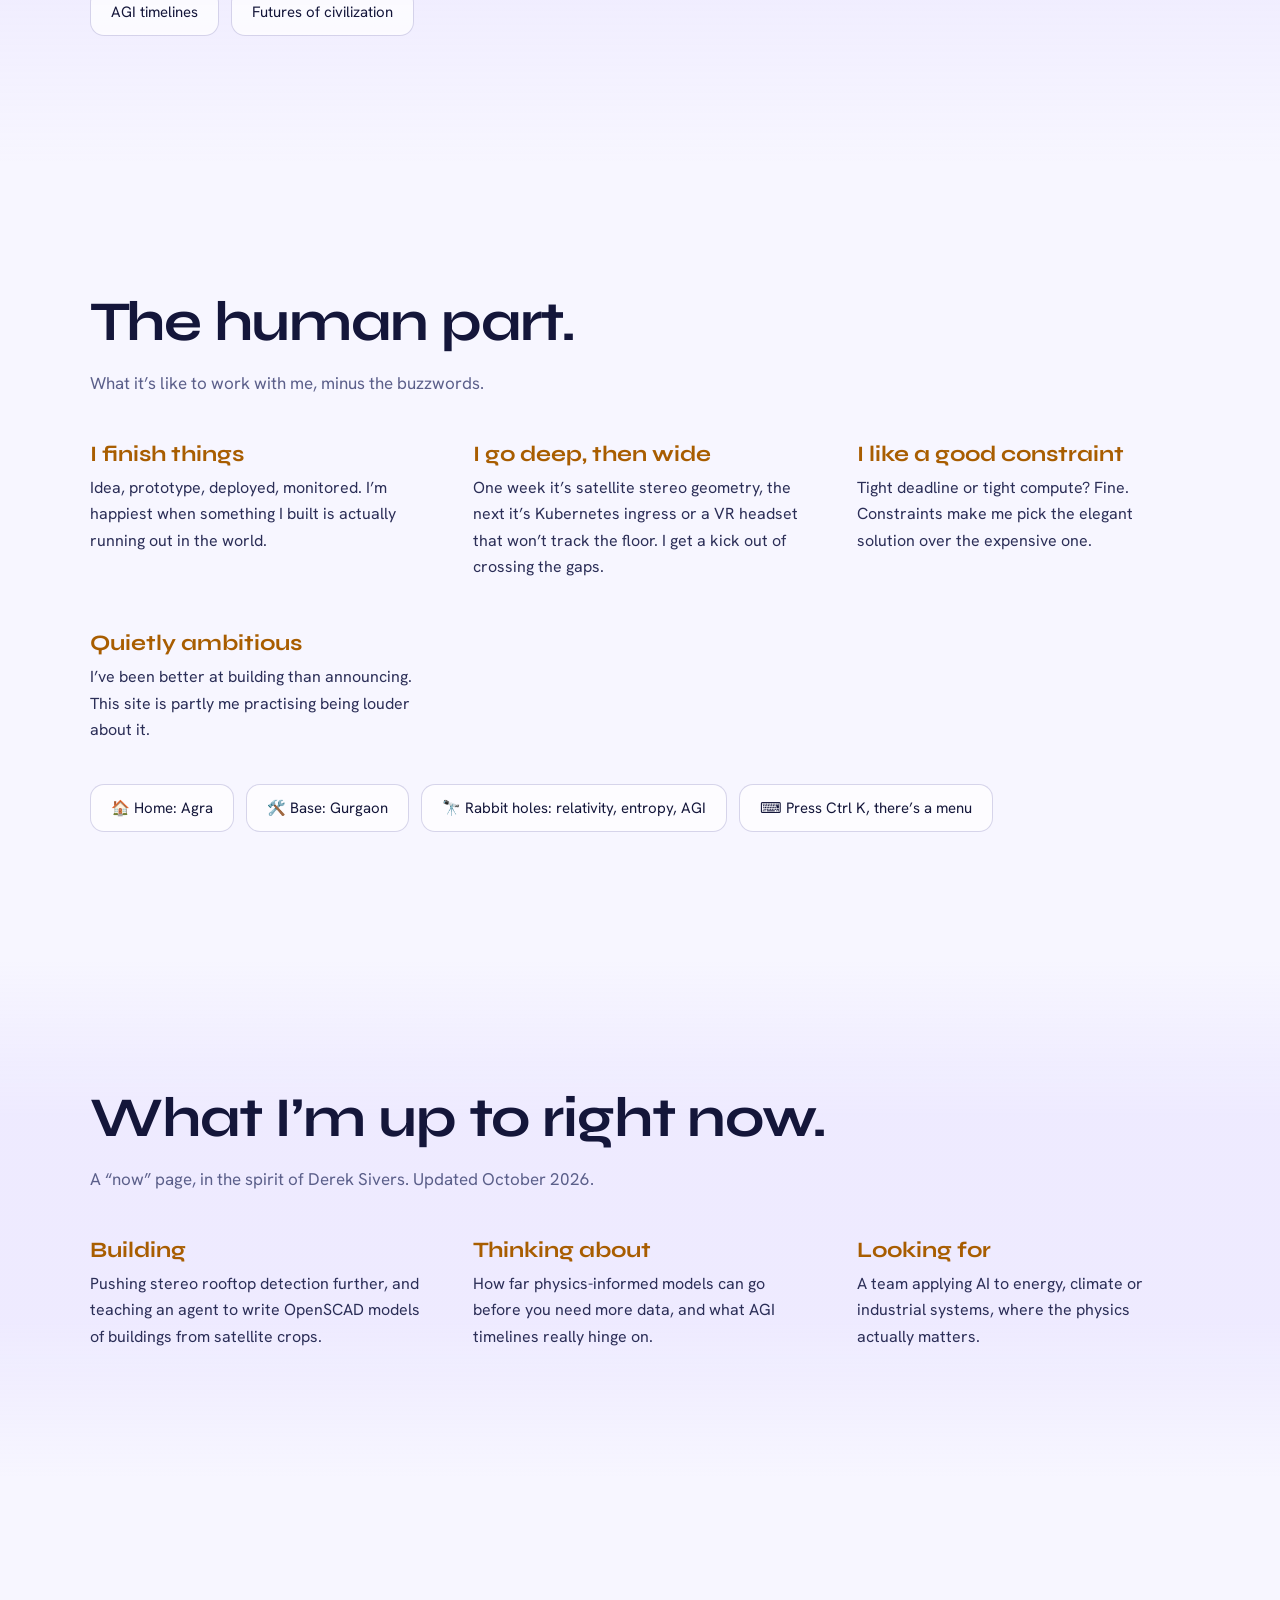
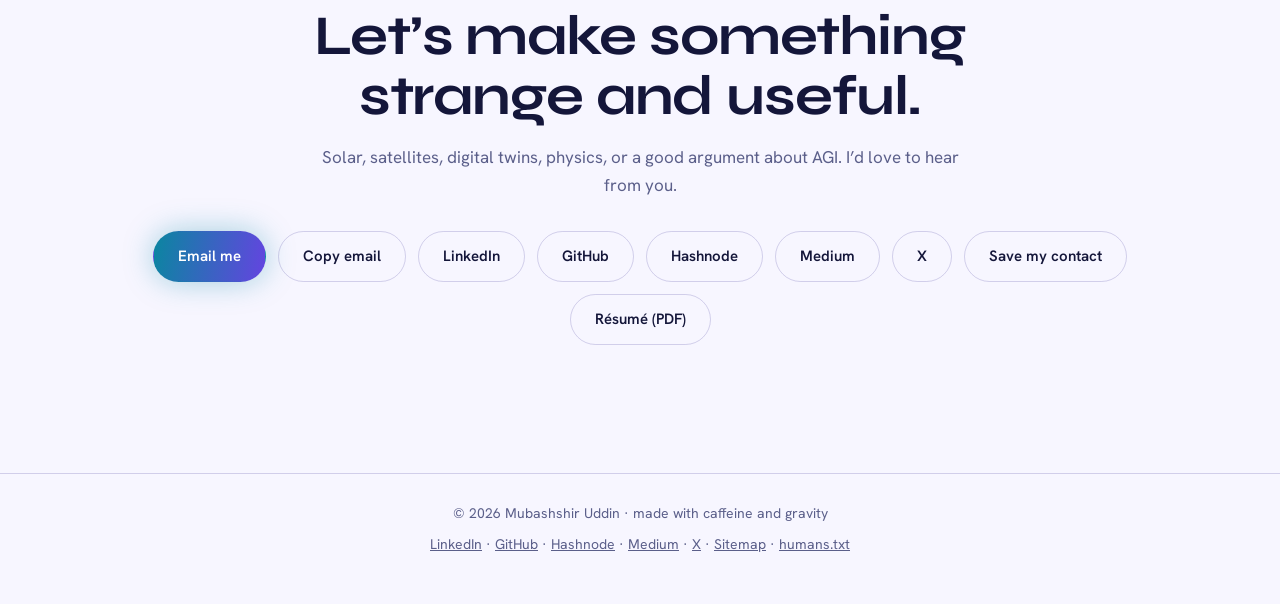
==== commit bc3613ec: "sitemap hashnode, medium and xai account link" ====
--- a/index.html
+++ b/index.html
@@ -23,7 +23,7 @@
 <meta name="referrer" content="strict-origin-when-cross-origin">
 <meta name="theme-color" content="#05060d">
 <link rel="icon" href="favicon.svg" type="image/svg+xml"><link rel="apple-touch-icon" href="icon-192.png">
-<script type="application/ld+json">{"@context":"https://schema.org","@type":"ProfilePage","url":"https://pitabread7022.github.io/","mainEntity":{"@type":"Person","name":"Mubashshir Uddin","jobTitle":"Deep Learning Engineer","description":"Deep learning engineer building AI for solar plants, satellite imagery and digital twins.","url":"https://pitabread7022.github.io/","worksFor":{"@type":"Organization","name":"TerraNxt"},"alumniOf":{"@type":"CollegeOrUniversity","name":"Indian Institute of Technology Kanpur"},"homeLocation":{"@type":"Place","name":"Agra, India"},"address":{"@type":"PostalAddress","addressLocality":"Gurgaon","addressCountry":"IN"},"knowsAbout":["Deep learning","Computer vision","Physics-informed neural networks","Solar energy","SCADA","Digital twins","Satellite imagery","LLM agents","Kubernetes"],"sameAs":["https://github.com/pitabread7022","https://linkedin.com/in/m-uddin","https://mightyresume.in"]}}</script>
+<script type="application/ld+json">{"@context":"https://schema.org","@type":"ProfilePage","url":"https://pitabread7022.github.io/","mainEntity":{"@type":"Person","name":"Mubashshir Uddin","jobTitle":"Deep Learning Engineer","description":"Deep learning engineer building AI for solar plants, satellite imagery and digital twins.","url":"https://pitabread7022.github.io/","worksFor":{"@type":"Organization","name":"TerraNxt"},"alumniOf":{"@type":"CollegeOrUniversity","name":"Indian Institute of Technology Kanpur"},"homeLocation":{"@type":"Place","name":"Agra, India"},"address":{"@type":"PostalAddress","addressLocality":"Gurgaon","addressCountry":"IN"},"knowsAbout":["Deep learning","Computer vision","Physics-informed neural networks","Solar energy","SCADA","Digital twins","Satellite imagery","LLM agents","Kubernetes"],"sameAs":["https://github.com/pitabread7022","https://linkedin.com/in/m-uddin","https://mightyresume.in","https://artificialbrain.hashnode.dev/","https://medium.com/@mubashshir12uddin","https://x.com/u_mubashshir"]}}</script>
 <script>try{var t=localStorage.getItem('theme')||(matchMedia('(prefers-color-scheme: light)').matches?'light':'dark');document.documentElement.dataset.theme=t}catch(e){}</script>
 <link rel="preconnect" href="https://fonts.googleapis.com"><link rel="preconnect" href="https://fonts.gstatic.com" crossorigin>
 <link href="https://fonts.googleapis.com/css2?family=Hanken+Grotesk:wght@300;400;500;600&family=Syne:wght@600;700;800&display=swap" rel="stylesheet">
@@ -354,12 +354,15 @@
     <button class="btn" id="copymail">Copy email</button>
     <a class="btn" href="https://linkedin.com/in/m-uddin" rel="noopener">LinkedIn</a>
     <a class="btn" href="https://github.com/pitabread7022" rel="noopener">GitHub</a>
+    <a class="btn" href="https://artificialbrain.hashnode.dev/" rel="noopener noreferrer">Hashnode</a>
+    <a class="btn" href="https://medium.com/@mubashshir12uddin" rel="noopener noreferrer">Medium</a>
+    <a class="btn" href="https://x.com/u_mubashshir" rel="noopener noreferrer">X</a>
     <button class="btn" id="vcf">Save my contact</button>
     <button class="btn" data-resume>Résumé (PDF)</button>
   </div>
 </div></section>
 </main>
-<footer><p>© <span id="yr"></span> Mubashshir Uddin · made with caffeine and gravity</p><p style="margin-top:8px"><a href="https://linkedin.com/in/m-uddin" rel="noopener noreferrer">LinkedIn</a> · <a href="https://github.com/pitabread7022" rel="noopener noreferrer">GitHub</a> · <a href="humans.txt">humans.txt</a></p></footer>
+<footer><p>© <span id="yr"></span> Mubashshir Uddin · made with caffeine and gravity</p><p style="margin-top:8px"><a href="https://linkedin.com/in/m-uddin" rel="noopener noreferrer">LinkedIn</a> · <a href="https://github.com/pitabread7022" rel="noopener noreferrer">GitHub</a> · <a href="https://artificialbrain.hashnode.dev/" rel="noopener noreferrer">Hashnode</a> · <a href="https://medium.com/@mubashshir12uddin" rel="noopener noreferrer">Medium</a> · <a href="https://x.com/u_mubashshir" rel="noopener noreferrer">X</a> · <a href="sitemap.xml">Sitemap</a> · <a href="humans.txt">humans.txt</a></p></footer>
 
 <section id="cv" aria-hidden="true">
   <div class="n">Mubashshir Uddin</div>
